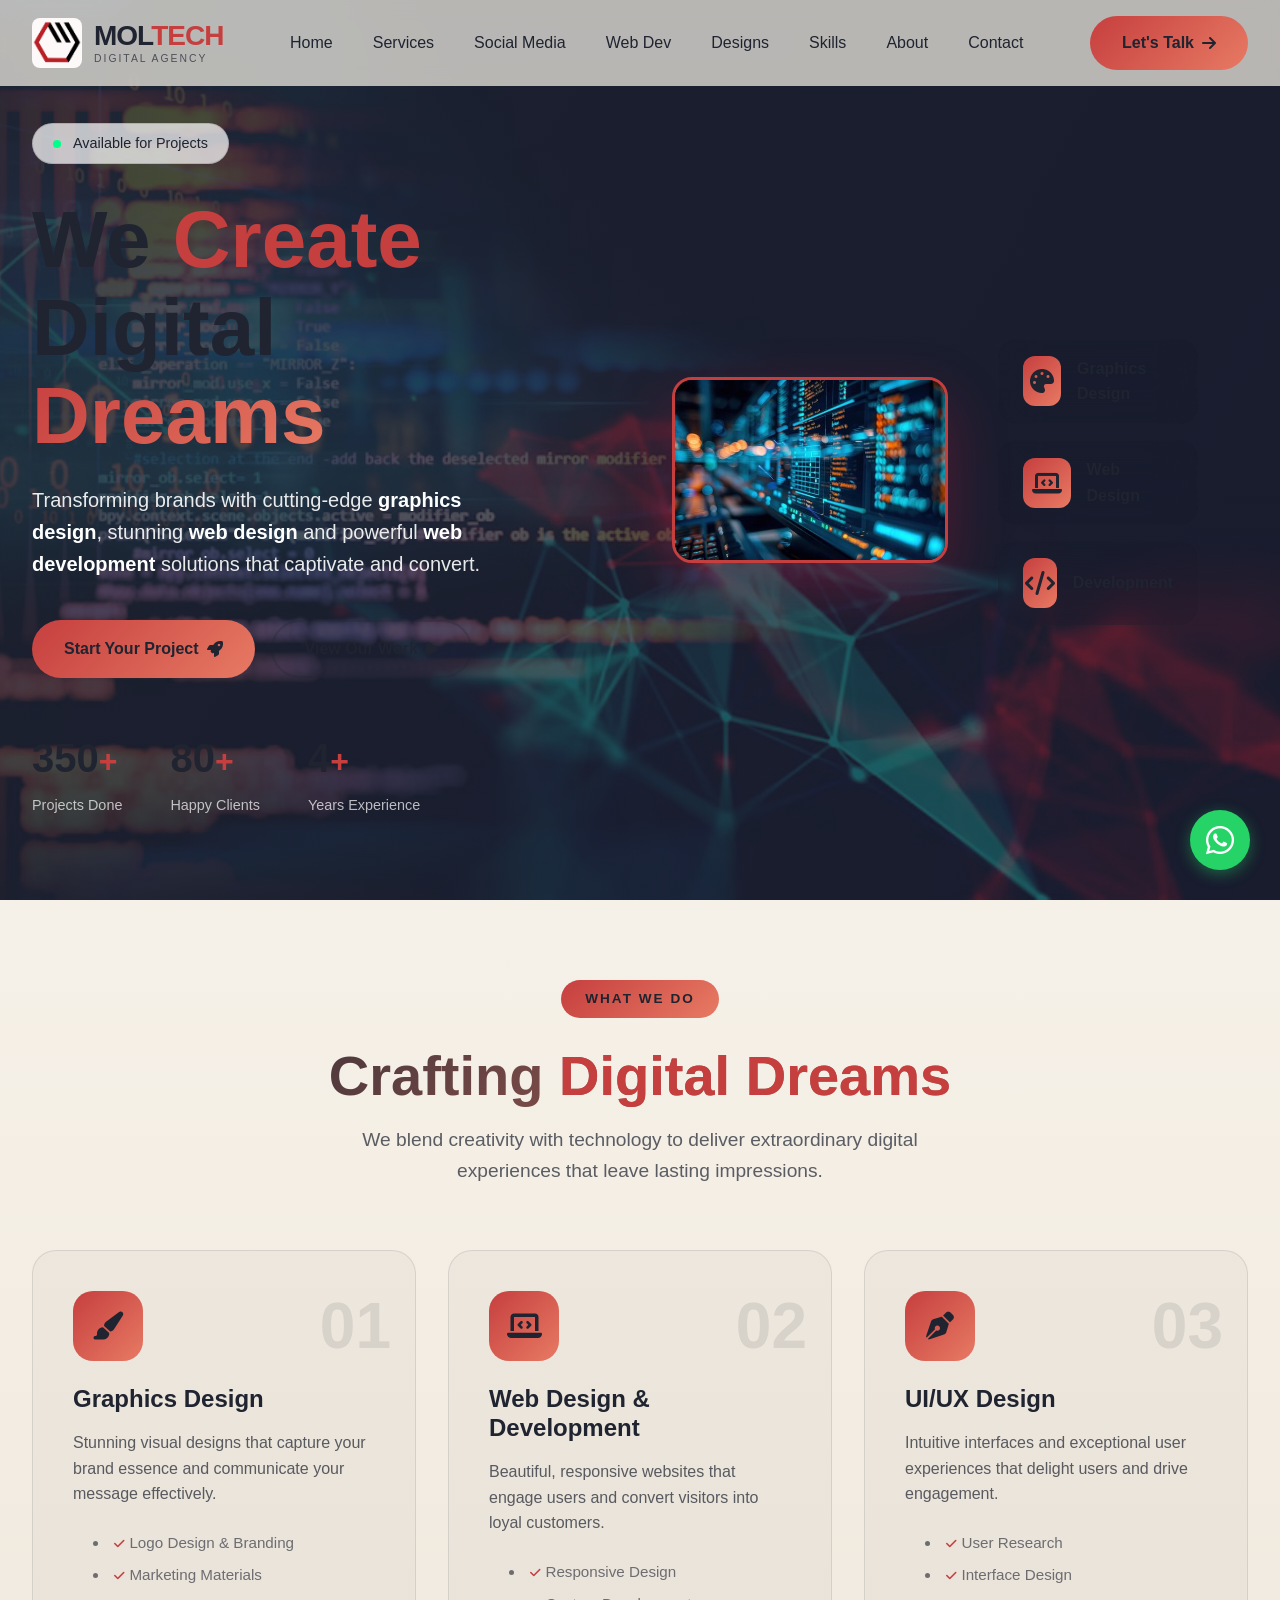
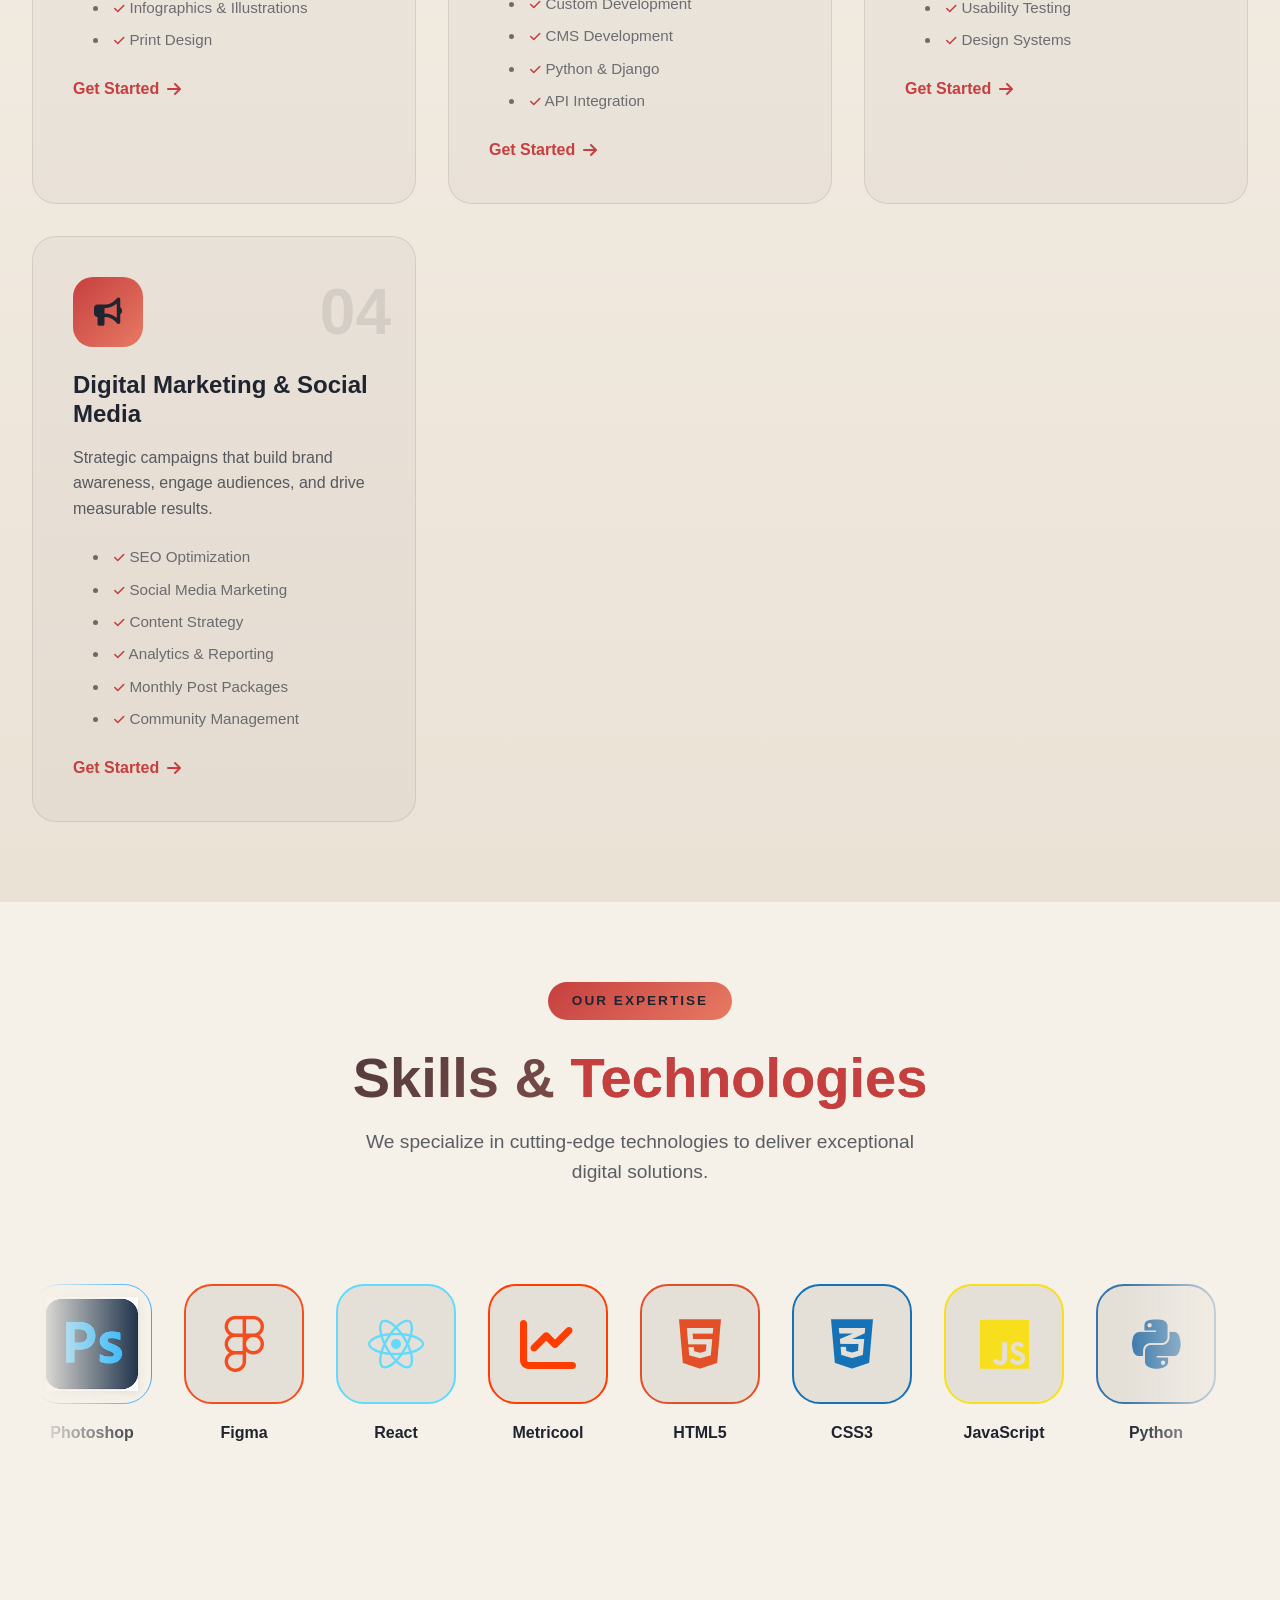
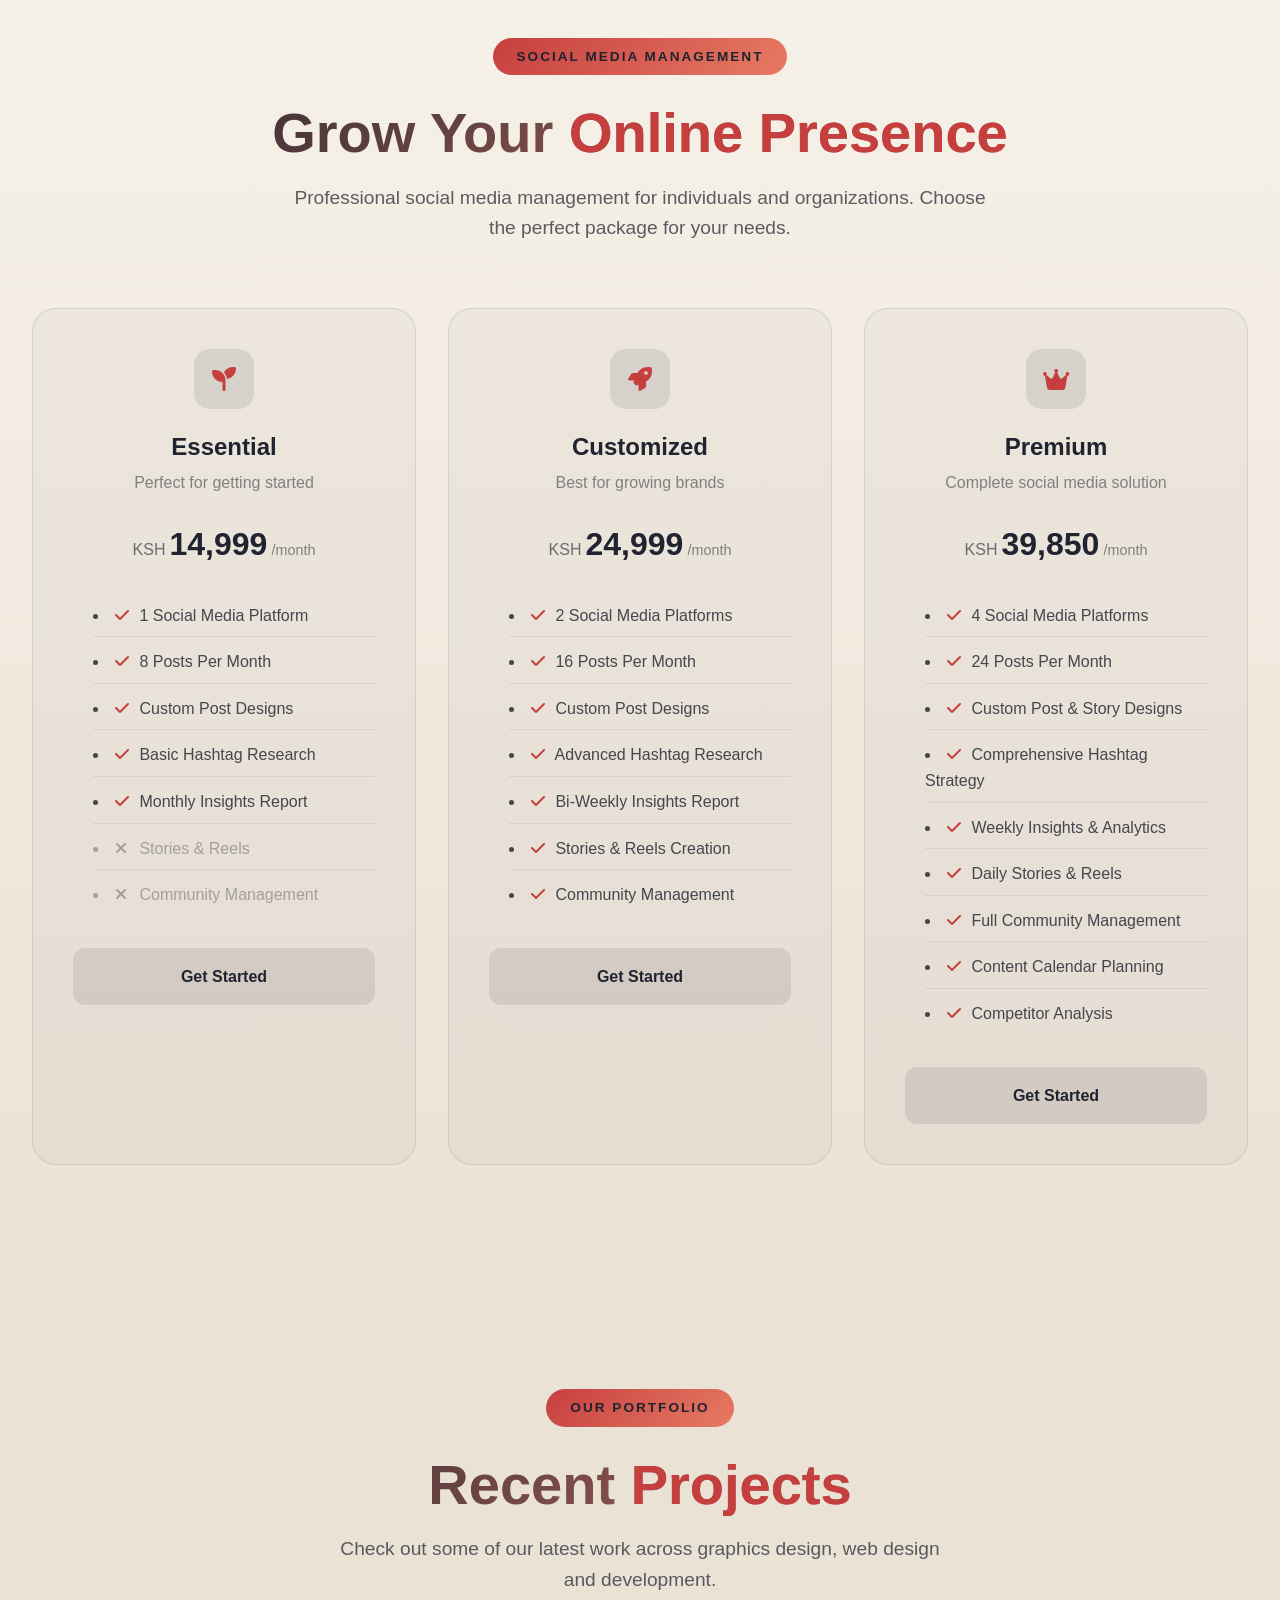
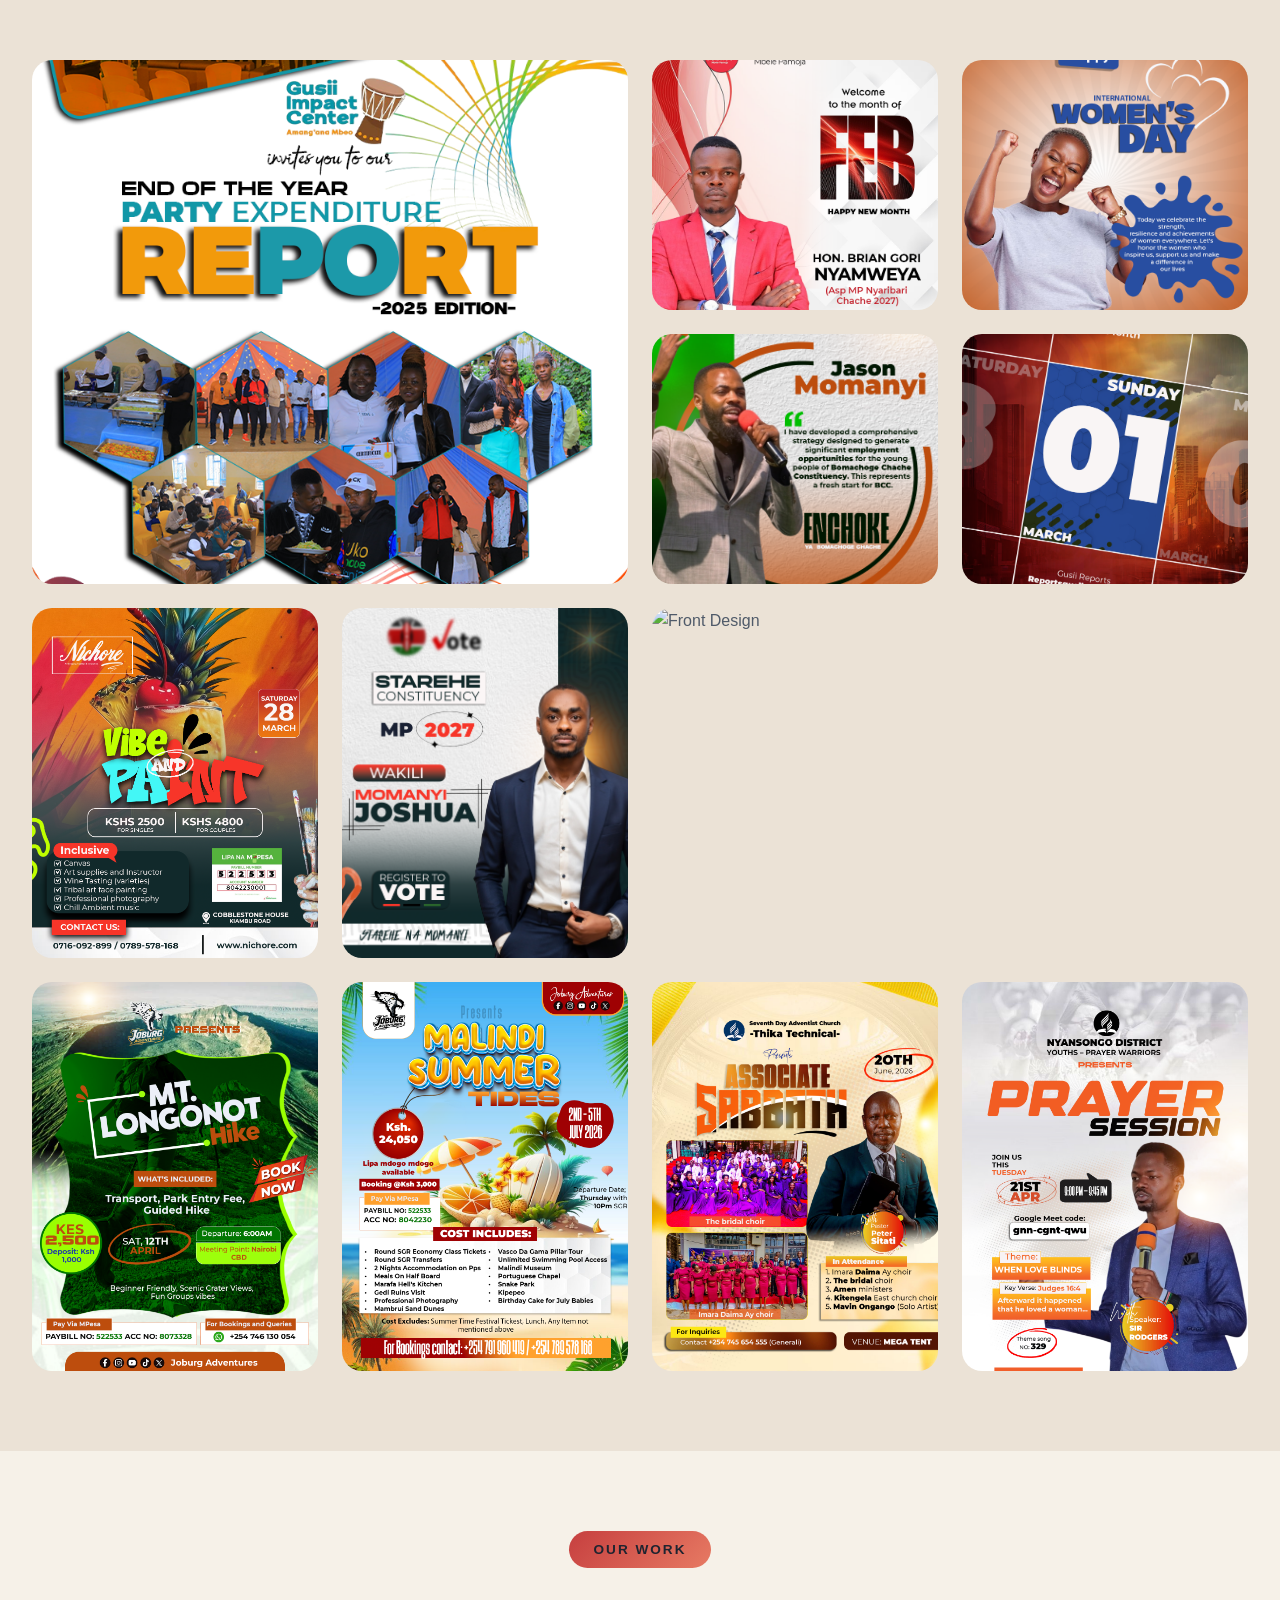
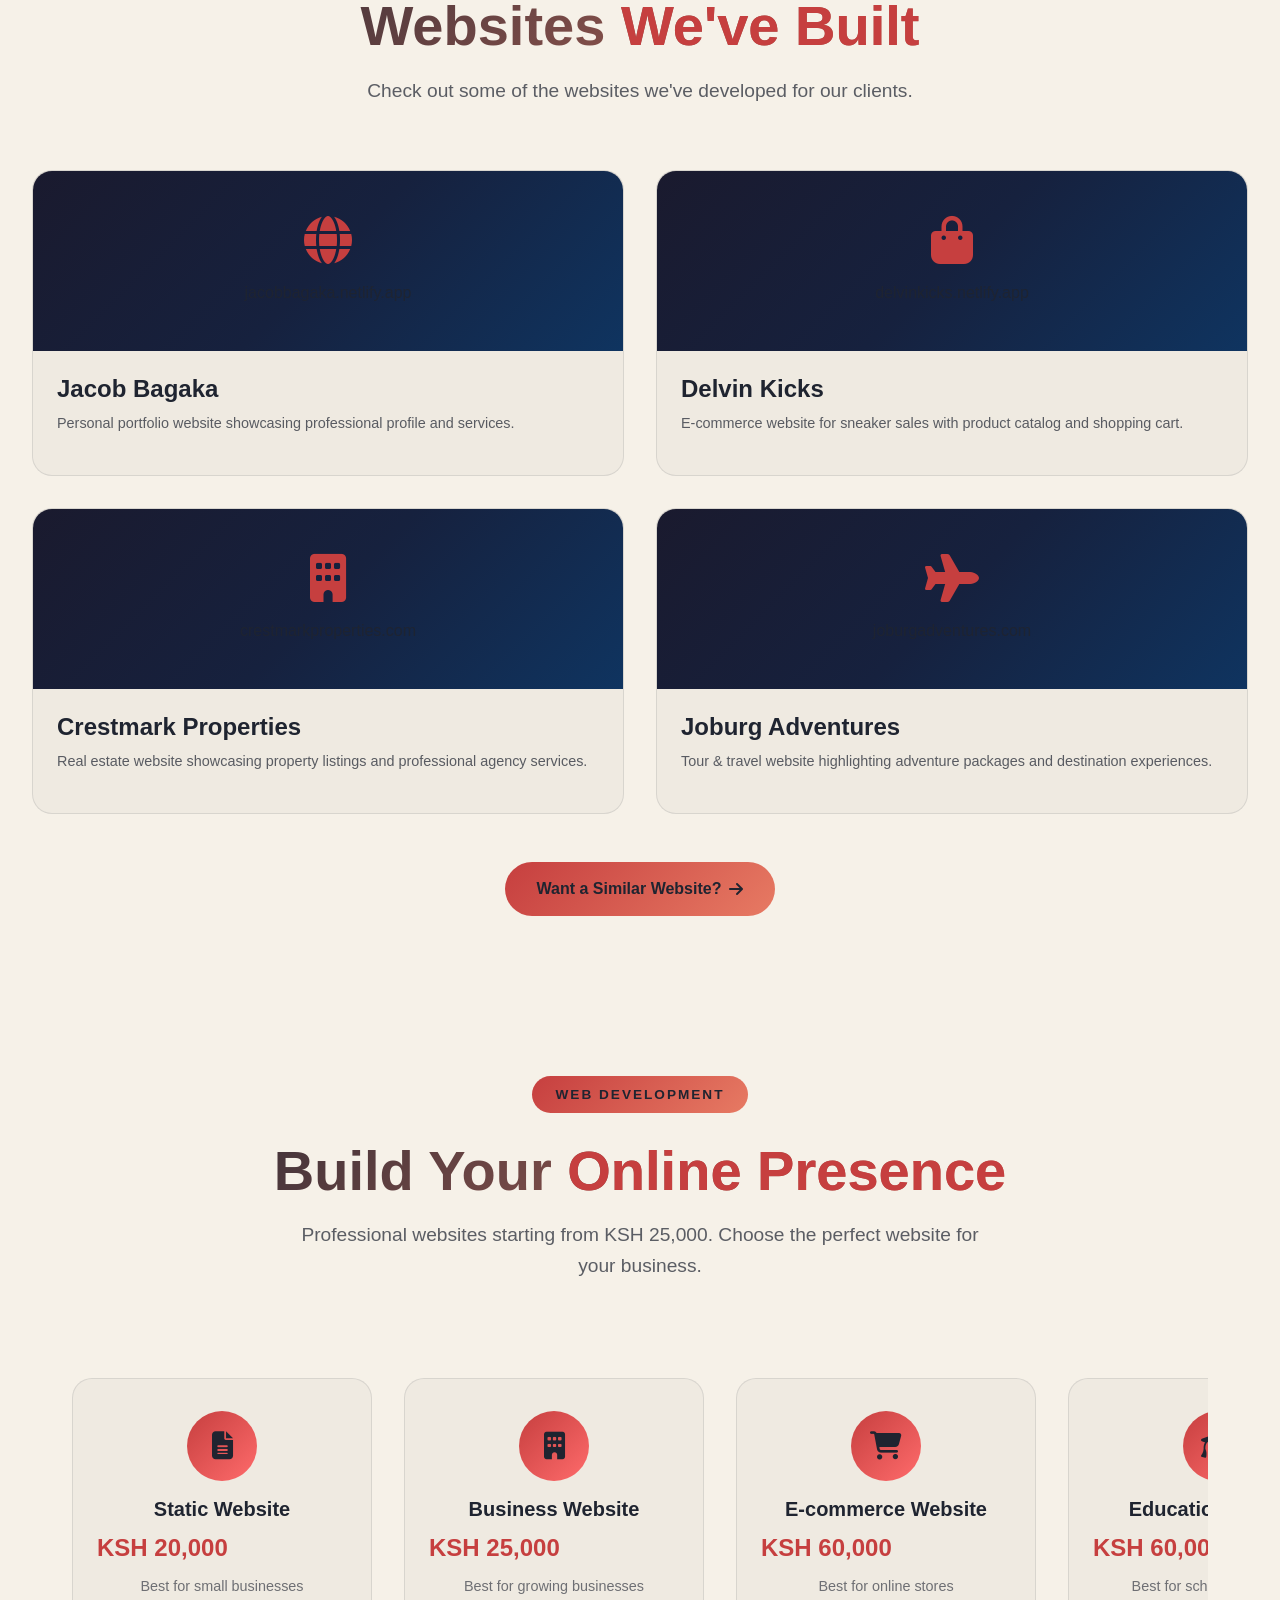
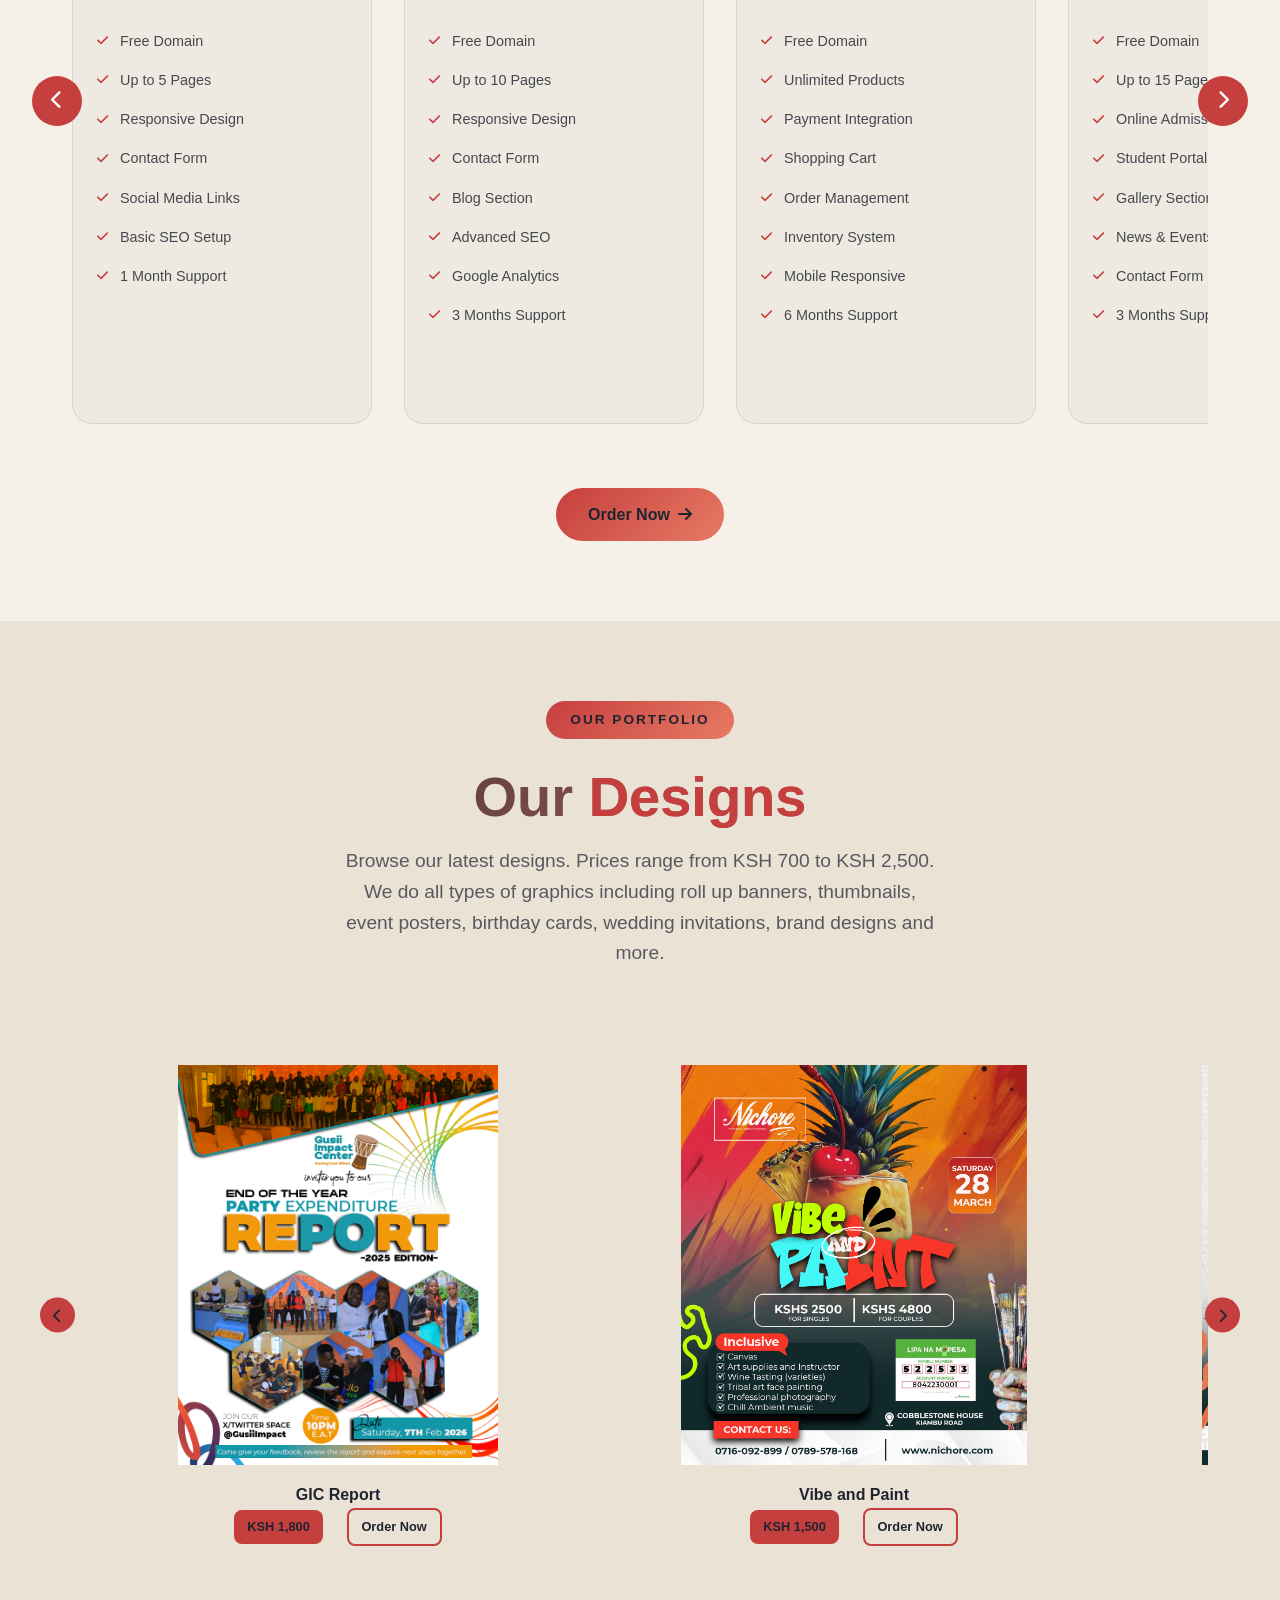
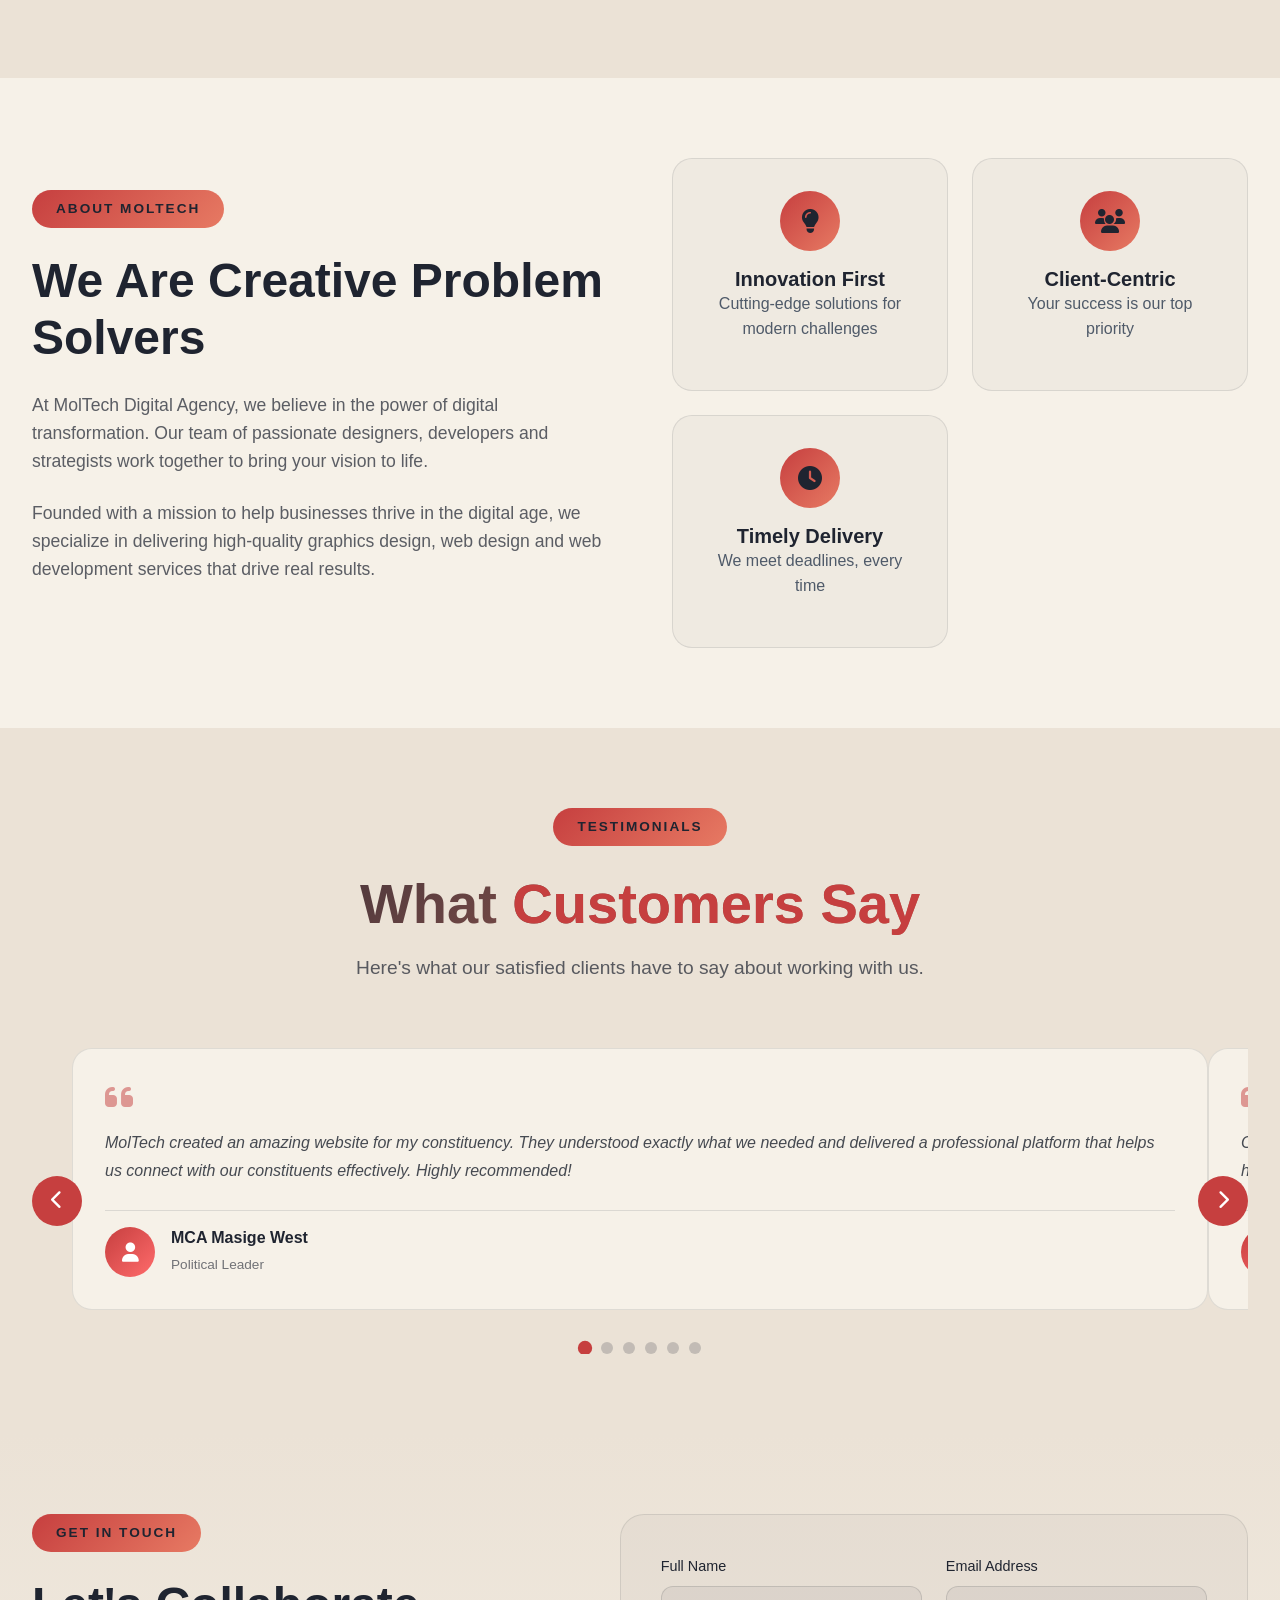
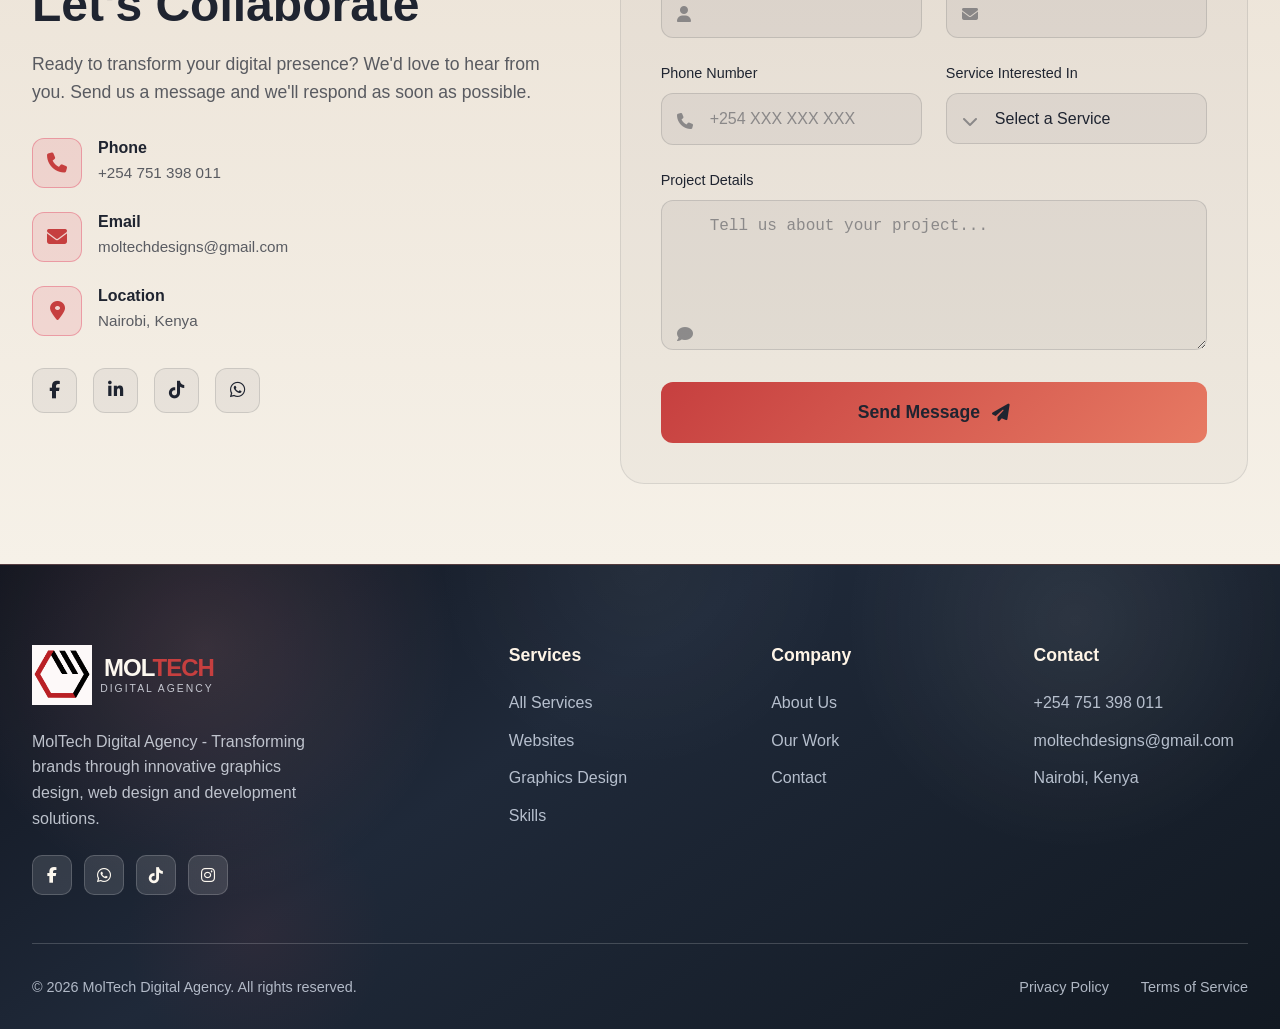
==== index.html @ 7a568339 "Initial commit: MolTech Digital Agency website" ====
<!DOCTYPE html>
<html lang="en">
<head>
    <meta charset="UTF-8">
    <meta name="viewport" content="width=device-width, initial-scale=1.0">
    <meta http-equiv="X-UA-Compatible" content="IE=edge">
    <meta name="format-detection" content="telephone=no">
    <meta name="robots" content="index, follow">
    <meta http-equiv="Content-Security-Policy" content="default-src 'self'; style-src 'self' 'unsafe-inline' https://fonts.googleapis.com https://cdnjs.cloudflare.com; font-src 'self' https://fonts.gstatic.com https://cdnjs.cloudflare.com https://use.fontawesome.com; img-src 'self' data: https://images.unsplash.com; script-src 'self' 'unsafe-inline'; form-action 'self' https://formsubmit.co">
    <meta name="theme-color" content="#c63f3f">
    <title>MolTech Digital Agency | Graphics Design, Web Design & Development</title>
    <meta name="description" content="MolTech - Leading digital agency specializing in graphics design, web design, web development, UI/UX design, and creative solutions.">
    <link rel="canonical" href="https://moltechdesigns.com/">
    <meta property="og:type" content="website">
    <meta property="og:title" content="MolTech Digital Agency | Graphics Design, Web Design & Development">
    <meta property="og:description" content="Transform your brand with modern graphics, web design, and web development services from MolTech.">
    <meta property="og:url" content="https://moltechdesigns.com/">
    <meta property="og:image" content="https://moltechdesigns.com/images/Moltech%20Logo.png">
    <meta name="twitter:card" content="summary_large_image">
    <meta name="twitter:title" content="MolTech Digital Agency | Graphics Design, Web Design & Development">
    <meta name="twitter:description" content="Transform your brand with modern graphics, web design, and web development services from MolTech.">
    <meta name="twitter:image" content="https://moltechdesigns.com/images/Moltech%20Logo.png">
    <link rel="stylesheet" href="css/style.css">
    <link rel="preconnect" href="https://fonts.googleapis.com">
    <link rel="preconnect" href="https://fonts.gstatic.com" crossorigin>
    <link href="https://fonts.googleapis.com/css2?family=Outfit:wght@300;400;500;600;700;800;900&family=Space+Grotesk:wght@400;500;600;700&display=swap" rel="stylesheet" media="print" onload="this.media='all'">
    <noscript><link href="https://fonts.googleapis.com/css2?family=Outfit:wght@300;400;500;600;700;800;900&family=Space+Grotesk:wght@400;500;600;700&display=swap" rel="stylesheet"></noscript>
    <link rel="icon" type="image/png" sizes="32x32" href="images/Moltech Logo.png">
    <link rel="icon" type="image/png" sizes="16x16" href="images/Moltech Logo.png">
    <link rel="shortcut icon" href="images/Moltech Logo.png">
    <link rel="stylesheet" href="https://cdnjs.cloudflare.com/ajax/libs/font-awesome/6.4.0/css/all.min.css">
    
    <!-- Google Analytics -->
    <script async src="https://www.googletagmanager.com/gtag/js?id=G-J9PNTR7R5Y"></script>
    <script>
        window.dataLayer = window.dataLayer || [];
        function gtag(){dataLayer.push(arguments);}
        gtag('js', new Date());
        gtag('config', 'G-J9PNTR7R5Y');
    </script>
</head>
<body>

    <!-- Header & Navigation -->
    <header id="header">
        <nav class="container">
            <a href="#home" class="logo-container">
                <img src="images/Moltech Logo.png" alt="MolTech Logo" class="logo-img" decoding="async" loading="lazy">
                <span class="logo-text-wrapper">
                    <span class="logo-text">MOL<span>tech</span></span>
                    <span class="tagline">Digital agency</span>
                </span>
            </a>
            <ul class="nav-links" id="primary-navigation">
                <li><a href="#home" class="nav-link"><span>Home</span><span class="nav-line"></span></a></li>
                <li><a href="#services" class="nav-link"><span>Services</span><span class="nav-line"></span></a></li>
                <li><a href="#social-media" class="nav-link"><span>Social Media</span><span class="nav-line"></span></a></li>
                <li><a href="#websites" class="nav-link"><span>Web Dev</span><span class="nav-line"></span></a></li>
                <li><a href="#designs" class="nav-link"><span>Designs</span><span class="nav-line"></span></a></li>
                <li><a href="#skills" class="nav-link"><span>Skills</span><span class="nav-line"></span></a></li>
                <li><a href="#about" class="nav-link"><span>About</span><span class="nav-line"></span></a></li>
                <li><a href="#contact" class="nav-link"><span>Contact</span><span class="nav-line"></span></a></li>
                <li class="nav-cta-mobile">
                    <a href="https://wa.me/254751398011?text=Hello%20Moltech,%20I%20would%20like%20to%20discuss%20a%20project%20with%20you." class="cta-button" target="_blank">
                        <span>Let's Talk</span>
                        <i class="fas fa-arrow-right"></i>
                    </a>
                </li>
            </ul>
            <a href="https://wa.me/254751398011?text=Hello%20Moltech,%20I%20would%20like%20to%20discuss%20a%20project%20with%20you." class="cta-button" target="_blank">
                <span>Let's Talk</span>
                <i class="fas fa-arrow-right"></i>
            </a>
                    <button class="mobile-toggle" aria-label="Toggle menu" aria-expanded="false" aria-controls="primary-navigation">
                <span></span>
                <span></span>
                <span></span>
            </button>
        </nav>
    </header>

    <!-- Hero Section -->
    <section id="home" class="hero">
        <div class="container">
            <div class="hero-content">
                <div class="hero-text">
                    <div class="hero-badge">
                        <span class="pulse-dot"></span>
                        <span>Available for Projects</span>
                    </div>
                    <h1 class="hero-title">
                        We <span class="highlight">Create</span><br>
                        Digital<br>
                        <span class="gradient-text">Dreams </span>
                    </h1>
                    <p class="hero-description">
                        Transforming brands with cutting-edge <strong>graphics design</strong>, stunning <strong>web design</strong> and powerful <strong>web development</strong> solutions that captivate and convert.
                    </p>
                    <div class="hero-buttons">
                        <a href="#contact" class="cta-button primary">
                            <span>Start Your Project</span>
                            <i class="fas fa-rocket"></i>
                        </a>
                        <a href="#work" class="cta-button secondary">
                            <span>View Our Work</span>
                            <i class="fas fa-play"></i>
                        </a>
                    </div>
                    <div class="hero-stats">
                        <div class="stat-item">
                            <span class="stat-number" data-target="350">0</span><span class="stat-suffix">+</span>
                            <span class="stat-label">Projects Done</span>
                        </div>
                        <div class="stat-item">
                            <span class="stat-number" data-target="80">0</span><span class="stat-suffix">+</span>
                            <span class="stat-label">Happy Clients</span>
                        </div>
                        <div class="stat-item">
                            <span class="stat-number" data-target="4">0</span><span class="stat-suffix">+</span>
                            <span class="stat-label">Years Experience</span>
                        </div>
                    </div>
                </div>
                <div class="hero-visual">
                    <div class="hero-image">
                        <img src="images/data center.jpg" alt="Data Center" loading="lazy" decoding="async">
                    </div>
                    <div class="hero-badges">
                        <div class="visual-card card-1">
                            <div class="card-icon"><i class="fas fa-palette"></i></div>
                            <span>Graphics Design</span>
                        </div>
                        <div class="visual-card card-2">
                            <div class="card-icon"><i class="fas fa-laptop-code"></i></div>
                            <span>Web Design</span>
                        </div>
                        <div class="visual-card card-3">
                            <div class="card-icon"><i class="fas fa-code"></i></div>
                            <span>Development</span>
                        </div>
                    </div>
                    <div class="floating-shapes">
                        <div class="float-shape s1"></div>
                        <div class="float-shape s2"></div>
                        <div class="float-shape s3"></div>
                    </div>
                </div>
            </div>
        </div>
        </div>
    </section>

    <!-- Services Section -->
    <section id="services" class="services">
        <div class="container">
            <div class="section-header">
                <span class="section-tag">What We Do</span>
                <h2 class="section-title">Crafting <span class="highlight">Digital Dreams</span></h2>
                <p class="section-subtitle">We blend creativity with technology to deliver extraordinary digital experiences that leave lasting impressions.</p>
            </div>
            <div class="services-grid">
                <div class="service-card" id="graphics-design">
                    <div class="service-glow"></div>
                    <div class="service-icon">
                        <i class="fas fa-paint-brush"></i>
                    </div>
                    <div class="service-number">01</div>
                    <h3>Graphics Design</h3>
                    <p>Stunning visual designs that capture your brand essence and communicate your message effectively.</p>
                    <ul class="service-features">
                        <li><i class="fas fa-check"></i> Logo Design & Branding</li>
                        <li><i class="fas fa-check"></i> Marketing Materials</li>
                        <li><i class="fas fa-check"></i> Infographics & Illustrations</li>
                        <li><i class="fas fa-check"></i> Print Design</li>
                    </ul>
                    <a href="#contact" class="service-link">Get Started <i class="fas fa-arrow-right"></i></a>
                </div>
                <div class="service-card" id="web-design">
                    <div class="service-glow"></div>
                    <div class="service-icon">
                        <i class="fas fa-laptop-code"></i>
                    </div>
                    <div class="service-number">02</div>
                    <h3>Web Design & Development</h3>
                    <p>Beautiful, responsive websites that engage users and convert visitors into loyal customers.</p>
                    <ul class="service-features">
                        <li><i class="fas fa-check"></i> Responsive Design</li>
                        <li><i class="fas fa-check"></i> Custom Development</li>
                        <li><i class="fas fa-check"></i> CMS Development</li>
                        <li><i class="fas fa-check"></i> Python & Django</li>
                        <li><i class="fas fa-check"></i> API Integration</li>
                    </ul>
                    <a href="#contact" class="service-link">Get Started <i class="fas fa-arrow-right"></i></a>
                </div>
                <div class="service-card" id="ui-ux-design">
                    <div class="service-glow"></div>
                    <div class="service-icon">
                        <i class="fas fa-pen-nib"></i>
                    </div>
                    <div class="service-number">03</div>
                    <h3>UI/UX Design</h3>
                    <p>Intuitive interfaces and exceptional user experiences that delight users and drive engagement.</p>
                    <ul class="service-features">
                        <li><i class="fas fa-check"></i> User Research</li>
                        <li><i class="fas fa-check"></i> Interface Design</li>
                        <li><i class="fas fa-check"></i> Usability Testing</li>
                        <li><i class="fas fa-check"></i> Design Systems</li>
                    </ul>
                    <a href="#contact" class="service-link">Get Started <i class="fas fa-arrow-right"></i></a>
                </div>
                <div class="service-card" id="digital-marketing">
                    <div class="service-glow"></div>
                    <div class="service-icon">
                        <i class="fas fa-bullhorn"></i>
                    </div>
                    <div class="service-number">04</div>
                    <h3>Digital Marketing & Social Media</h3>
                    <p>Strategic campaigns that build brand awareness, engage audiences, and drive measurable results.</p>
                    <ul class="service-features">
                        <li><i class="fas fa-check"></i> SEO Optimization</li>
                        <li><i class="fas fa-check"></i> Social Media Marketing</li>
                        <li><i class="fas fa-check"></i> Content Strategy</li>
                        <li><i class="fas fa-check"></i> Analytics & Reporting</li>
                        <li><i class="fas fa-check"></i> Monthly Post Packages</li>
                        <li><i class="fas fa-check"></i> Community Management</li>
                    </ul>
                    <a href="#contact" class="service-link">Get Started <i class="fas fa-arrow-right"></i></a>
                </div>
            </div>
        </div>
    </section>

    <!-- Skills & Expertise Section -->
    <section id="skills" class="skills">
        <div class="container">
            <div class="section-header">
                <span class="section-tag">Our Expertise</span>
                <h2 class="section-title">Skills & <span class="highlight">Technologies</span></h2>
                <p class="section-subtitle">We specialize in cutting-edge technologies to deliver exceptional digital solutions.</p>
            </div>
            <div class="skills-marquee-wrapper">
                <div class="skills-marquee">
                    <div class="skills-track">
                        <div class="skill-item" data-color="#31A8FF">
                            <div class="skill-logo"><img src="images/adobe photoshop.png" alt="Photoshop"></div>
                            <span class="skill-name">Photoshop</span>
                        </div>
                        <div class="skill-item" data-color="#F24E1E">
                            <div class="skill-logo"><i class="fab fa-figma"></i></div>
                            <span class="skill-name">Figma</span>
                        </div>
                        <div class="skill-item" data-color="#61DAFB">
                            <div class="skill-logo"><i class="fab fa-react"></i></div>
                            <span class="skill-name">React</span>
                        </div>
                        <div class="skill-item" data-color="#FF3D00">
                            <div class="skill-logo"><i class="fas fa-chart-line"></i></div>
                            <span class="skill-name">Metricool</span>
                        </div>
                        <div class="skill-item" data-color="#E34F26">
                            <div class="skill-logo"><i class="fab fa-html5"></i></div>
                            <span class="skill-name">HTML5</span>
                        </div>
                        <div class="skill-item" data-color="#1572B6">
                            <div class="skill-logo"><i class="fab fa-css3-alt"></i></div>
                            <span class="skill-name">CSS3</span>
                        </div>
                        <div class="skill-item" data-color="#F7DF1E">
                            <div class="skill-logo"><i class="fab fa-js"></i></div>
                            <span class="skill-name">JavaScript</span>
                        </div>
                        <div class="skill-item" data-color="#3776AB">
                            <div class="skill-logo"><i class="fab fa-python"></i></div>
                            <span class="skill-name">Python</span>
                        </div>
                        <div class="skill-item" data-color="#339933">
                            <div class="skill-logo"><i class="fab fa-node-js"></i></div>
                            <span class="skill-name">Node.js</span>
                        </div>
                        <div class="skill-item" data-color="#FF9A00">
                            <div class="skill-logo"><img src="images/adobe illustrator.png" alt="Illustrator"></div>
                            <span class="skill-name">Illustrator</span>
                        </div>
                        <div class="skill-item" data-color="#FF61F6">
                            <div class="skill-logo"><img src="images/adobe xd.png" alt="Adobe XD"></div>
                            <span class="skill-name">Adobe XD</span>
                        </div>
                        <div class="skill-item" data-color="#9999FF">
                            <div class="skill-logo"><img src="images/Adobe premiere.png" alt="Premiere Pro"></div>
                            <span class="skill-name">Premiere Pro</span>
                        </div>
                        <div class="skill-item" data-color="#00F2EA">
                            <div class="skill-logo"><img src="images/capcut logo.jpg" alt="CapCut"></div>
                            <span class="skill-name">CapCut</span>
                        </div>
                    </div>
                    <div class="skills-track">
                        <div class="skill-item" data-color="#31A8FF">
                            <div class="skill-logo"><img src="images/adobe photoshop.png" alt="Photoshop"></div>
                            <span class="skill-name">Photoshop</span>
                        </div>
                        <div class="skill-item" data-color="#F24E1E">
                            <div class="skill-logo"><i class="fab fa-figma"></i></div>
                            <span class="skill-name">Figma</span>
                        </div>
                        <div class="skill-item" data-color="#61DAFB">
                            <div class="skill-logo"><i class="fab fa-react"></i></div>
                            <span class="skill-name">React</span>
                        </div>
                        <div class="skill-item" data-color="#FF3D00">
                            <div class="skill-logo"><i class="fas fa-chart-line"></i></div>
                            <span class="skill-name">Metricool</span>
                        </div>
                        <div class="skill-item" data-color="#E34F26">
                            <div class="skill-logo"><i class="fab fa-html5"></i></div>
                            <span class="skill-name">HTML5</span>
                        </div>
                        <div class="skill-item" data-color="#1572B6">
                            <div class="skill-logo"><i class="fab fa-css3-alt"></i></div>
                            <span class="skill-name">CSS3</span>
                        </div>
                        <div class="skill-item" data-color="#F7DF1E">
                            <div class="skill-logo"><i class="fab fa-js"></i></div>
                            <span class="skill-name">JavaScript</span>
                        </div>
                        <div class="skill-item" data-color="#3776AB">
                            <div class="skill-logo"><i class="fab fa-python"></i></div>
                            <span class="skill-name">Python</span>
                        </div>
                        <div class="skill-item" data-color="#339933">
                            <div class="skill-logo"><i class="fab fa-node-js"></i></div>
                            <span class="skill-name">Node.js</span>
                        </div>
                        <div class="skill-item" data-color="#FF9A00">
                            <div class="skill-logo"><img src="images/adobe illustrator.png" alt="Illustrator"></div>
                            <span class="skill-name">Illustrator</span>
                        </div>
                        <div class="skill-item" data-color="#FF61F6">
                            <div class="skill-logo"><img src="images/adobe xd.png" alt="Adobe XD"></div>
                            <span class="skill-name">Adobe XD</span>
                        </div>
                        <div class="skill-item" data-color="#9999FF">
                            <div class="skill-logo"><img src="images/Adobe premiere.png" alt="Premiere Pro"></div>
                            <span class="skill-name">Premiere Pro</span>
                        </div>
                        <div class="skill-item" data-color="#00F2EA">
                            <div class="skill-logo"><img src="images/capcut logo.jpg" alt="CapCut"></div>
                            <span class="skill-name">CapCut</span>
                        </div>
                    </div>
                </div>
            </div>
        </div>
    </section>

    <!-- Social Media Management Section -->
    <section id="social-media" class="social-media">
        <div class="container">
            <div class="section-header">
                <span class="section-tag">Social Media Management</span>
                <h2 class="section-title">Grow Your <span class="highlight">Online Presence</span></h2>
                <p class="section-subtitle">Professional social media management for individuals and organizations. Choose the perfect package for your needs.</p>
            </div>
            <div class="pricing-grid">
                <div class="pricing-card">
                    <div class="pricing-header">
                        <div class="plan-icon"><i class="fas fa-seedling"></i></div>
                        <h3>Essential</h3>
                        <p>Perfect for getting started</p>
                        <div class="price">
                            <span class="currency">KSH</span>
                            <span class="amount">14,999</span>
                            <span class="period">/month</span>
                        </div>
                    </div>
                    <ul class="pricing-features">
                        <li><i class="fas fa-check"></i> 1 Social Media Platform</li>
                        <li><i class="fas fa-check"></i> 8 Posts Per Month</li>
                        <li><i class="fas fa-check"></i> Custom Post Designs</li>
                        <li><i class="fas fa-check"></i> Basic Hashtag Research</li>
                        <li><i class="fas fa-check"></i> Monthly Insights Report</li>
                        <li class="disabled"><i class="fas fa-times"></i> Stories & Reels</li>
                        <li class="disabled"><i class="fas fa-times"></i> Community Management</li>
                    </ul>
                    <a href="#contact" class="pricing-btn">Get Started</a>
                </div>
                <div class="pricing-card">
                    <div class="pricing-header">
                        <div class="plan-icon"><i class="fas fa-rocket"></i></div>
                        <h3>Customized</h3>
                        <p>Best for growing brands</p>
                        <div class="price">
                            <span class="currency">KSH</span>
                            <span class="amount">24,999</span>
                            <span class="period">/month</span>
                        </div>
                    </div>
                    <ul class="pricing-features">
                        <li><i class="fas fa-check"></i> 2 Social Media Platforms</li>
                        <li><i class="fas fa-check"></i> 16 Posts Per Month</li>
                        <li><i class="fas fa-check"></i> Custom Post Designs</li>
                        <li><i class="fas fa-check"></i> Advanced Hashtag Research</li>
                        <li><i class="fas fa-check"></i> Bi-Weekly Insights Report</li>
                        <li><i class="fas fa-check"></i> Stories & Reels Creation</li>
                        <li><i class="fas fa-check"></i> Community Management</li>
                    </ul>
                    <a href="#contact" class="pricing-btn">Get Started</a>
                </div>
                <div class="pricing-card">
                    <div class="pricing-header">
                        <div class="plan-icon"><i class="fas fa-crown"></i></div>
                        <h3>Premium</h3>
                        <p>Complete social media solution</p>
                        <div class="price">
                            <span class="currency">KSH</span>
                            <span class="amount">39,850</span>
                            <span class="period">/month</span>
                        </div>
                    </div>
                    <ul class="pricing-features">
                        <li><i class="fas fa-check"></i> 4 Social Media Platforms</li>
                        <li><i class="fas fa-check"></i> 24 Posts Per Month</li>
                        <li><i class="fas fa-check"></i> Custom Post & Story Designs</li>
                        <li><i class="fas fa-check"></i> Comprehensive Hashtag Strategy</li>
                        <li><i class="fas fa-check"></i> Weekly Insights & Analytics</li>
                        <li><i class="fas fa-check"></i> Daily Stories & Reels</li>
                        <li><i class="fas fa-check"></i> Full Community Management</li>
                        <li><i class="fas fa-check"></i> Content Calendar Planning</li>
                        <li><i class="fas fa-check"></i> Competitor Analysis</li>
                    </ul>
                    <a href="#contact" class="pricing-btn">Get Started</a>
                </div>
            </div>
        </div>
    </section>

    <!-- Work Section -->
    <section id="work" class="work">
        <div class="container">
            <div class="section-header">
                <span class="section-tag">Our Portfolio</span>
                <h2 class="section-title">Recent <span class="highlight">Projects</span></h2>
                <p class="section-subtitle">Check out some of our latest work across graphics design, web design and development.</p>
            </div>
            <div class="work-grid">
                <div class="work-item work-large">
                    <div class="work-image">
                        <img src="images/GIC Report.png" alt="GIC Report Design" loading="lazy" decoding="async">
                        <div class="work-overlay">
                            <div class="work-category">Graphics Design</div>
                            <h4>GIC Report</h4>
                            <p>Professional report design for GIC</p>
                        </div>
                    </div>
                </div>
                <div class="work-item">
                    <div class="work-image">
                        <img src="images/ensari mache.png" alt="Ensari Mache Design" loading="lazy" decoding="async">
                        <div class="work-overlay">
                            <div class="work-category">Graphics Design</div>
                            <h4>Ensari Mache</h4>
                            <p>Custom graphics design</p>
                        </div>
                    </div>
                </div>
                <div class="work-item">
                    <div class="work-image">
                        <img src="images/International Women's Day.png" alt="International Women's Day Design" loading="lazy" decoding="async">
                        <div class="work-overlay">
                            <div class="work-category">Graphics Design</div>
                            <h4>International Women's Day</h4>
                            <p>Women's Day celebration design</p>
                        </div>
                    </div>
                </div>
                <div class="work-item">
                    <div class="work-image">
                        <img src="images/Aspiring Leader, Politician.png" alt="Aspiring Leader Design" loading="lazy" decoding="async">
                        <div class="work-overlay">
                            <div class="work-category">Graphics Design</div>
                            <h4>Aspiring Leader</h4>
                            <p>Political leadership campaign design</p>
                        </div>
                    </div>
                </div>
                <div class="work-item">
                    <div class="work-image">
                        <img src="images/Social Media Flyer.png" alt="Social Media Flyer Design" loading="lazy" decoding="async">
                        <div class="work-overlay">
                            <div class="work-category">Graphics Design</div>
                            <h4>Social Media Flyer</h4>
                            <p>Custom social media design</p>
                        </div>
                    </div>
                </div>
                <div class="work-item">
                    <div class="work-image">
                        <img src="images/Vibe and Paint.png" alt="Vibe and Paint Design" loading="lazy" decoding="async">
                        <div class="work-overlay">
                            <div class="work-category">Graphics Design</div>
                            <h4>Vibe and Paint</h4>
                            <p>Art event design</p>
                        </div>
                    </div>
                </div>
                <div class="work-item">
                    <div class="work-image">
                        <img src="images/Aspiring leader.png" alt="Aspiring Leader Design" loading="lazy" decoding="async">
                        <div class="work-overlay">
                            <div class="work-category">Graphics Design</div>
                            <h4>Aspiring Leader</h4>
                            <p>Leadership campaign design</p>
                        </div>
                    </div>
                </div>
                <div class="work-item">
                    <div class="work-image">
                        <img src="images/FRONT.png" alt="Front Design" loading="lazy" decoding="async">
                        <div class="work-overlay">
                            <div class="work-category">Graphics Design</div>
                            <h4> Real Estate Business card</h4>
                            <p>Creative promotional design</p>
                        </div>
                    </div>
                </div>
                <div class="work-item">
                    <div class="work-image">
                        <img src="images/Jason Easter.png" alt="Jason Easter Design" loading="lazy" decoding="async">
                        <div class="work-overlay">
                            <div class="work-category">Graphics Design</div>
                            <h4> Easter Poster Design</h4>
                            <p>Seasonal campaign visual</p>
                        </div>
                    </div>
                </div>
                <div class="work-item">
                    <div class="work-image">
                        <img src="images/Mt. Longonot Hike - Joburg Adventures.png" alt="Mt Longonot Hike - Joburg Adventures Design" loading="lazy" decoding="async">
                        <div class="work-overlay">
                            <div class="work-category">Graphics Design</div>
                            <h4>Mt Longonot Hike - Joburg Adventures</h4>
                            <p>Adventure event flyer design</p>
                        </div>
                    </div>
                </div>
                <div class="work-item">
                    <div class="work-image">
                        <img src="images/Malindi Summertime.png" alt="Malindi Summertime Design" loading="lazy" decoding="async">
                        <div class="work-overlay">
                            <div class="work-category">Graphics Design</div>
                            <h4>Malindi Summertime</h4>
                            <p>Travel-themed promotional design</p>
                        </div>
                    </div>
                </div>
                <div class="work-item">
                    <div class="work-image">
                        <img src="images/Thika Technical Associate Sabbath.png" alt="Thika Technical Associate Sabbath Design" loading="lazy" decoding="async">
                        <div class="work-overlay">
                            <div class="work-category">Graphics Design</div>
                            <h4>Thika Technical Associate Sabbath</h4>
                            <p>Sabbath event poster design</p>
                        </div>
                    </div>
                </div>
                <div class="work-item">
                    <div class="work-image">
                        <img src="images/Prayer Session.png" alt="Prayer Session Design" loading="lazy" decoding="async">
                        <div class="work-overlay">
                            <div class="work-category">Graphics Design</div>
                            <h4>Prayer Session</h4>
                            <p>Prayer event poster design</p>
                        </div>
                    </div>
                </div>
            </div>
        </div>
    </section>

    <!-- Our Websites Section -->
    <section id="websites" class="websites">
        <div class="container">
            <div class="section-header">
                <span class="section-tag">Our Work</span>
                <h2 class="section-title">Websites <span class="highlight">We've Built</span></h2>
                <p class="section-subtitle">Check out some of the websites we've developed for our clients.</p>
            </div>
            <div class="websites-grid">
                <div class="website-preview-card">
                    <a href="https://jacobbagaka.netlify.app/" target="_blank" class="website-link">
                        <div class="website-preview-image">
                            <div class="website-preview-content">
                                <i class="fas fa-globe"></i>
                                <span>jacobbagaka.netlify.app</span>
                            </div>
                        </div>
                        <div class="website-preview-info">
                            <h3>Jacob Bagaka</h3>
                            <p>Personal portfolio website showcasing professional profile and services.</p>
                        </div>
                    </a>
                </div>
                <div class="website-preview-card">
                    <a href="https://delvinkicks.netlify.app/" target="_blank" class="website-link">
                        <div class="website-preview-image">
                            <div class="website-preview-content">
                                <i class="fas fa-shopping-bag"></i>
                                <span>delvinkicks.netlify.app</span>
                            </div>
                        </div>
                        <div class="website-preview-info">
                            <h3>Delvin Kicks</h3>
                            <p>E-commerce website for sneaker sales with product catalog and shopping cart.</p>
                        </div>
                    </a>
                </div>
                <div class="website-preview-card">
                    <a href="https://www.crestmarkproperties.com/" target="_blank" class="website-link">
                        <div class="website-preview-image">
                            <div class="website-preview-content">
                                <i class="fas fa-building"></i>
                                <span>crestmarkproperties.com</span>
                            </div>
                        </div>
                        <div class="website-preview-info">
                            <h3>Crestmark Properties</h3>
                            <p>Real estate website showcasing property listings and professional agency services.</p>
                        </div>
                    </a>
                </div>
                <div class="website-preview-card">
                    <a href="https://joburgadventures.com/" target="_blank" class="website-link">
                        <div class="website-preview-image">
                            <div class="website-preview-content">
                                <i class="fas fa-plane"></i>
                                <span>joburgadventures.com</span>
                            </div>
                        </div>
                        <div class="website-preview-info">
                            <h3>Joburg Adventures</h3>
                            <p>Tour & travel website highlighting adventure packages and destination experiences.</p>
                        </div>
                    </a>
                </div>
            </div>
            <div class="websites-cta">
                <a href="#contact" class="cta-button primary">
                    <span>Want a Similar Website?</span>
                    <i class="fas fa-arrow-right"></i>
                </a>
            </div>
        </div>
    </section>

    <!-- Web Development Services Section -->
    <section id="web-development" class="web-development">
        <div class="container">
            <div class="section-header">
                <span class="section-tag">Web Development</span>
                <h2 class="section-title">Build Your <span class="highlight">Online Presence</span></h2>
                <p class="section-subtitle">Professional websites starting from KSH 25,000. Choose the perfect website for your business.</p>
            </div>
            <div class="carousel-container">
                <button class="carousel-btn prev-btn-web"><i class="fas fa-chevron-left"></i></button>
                <div class="website-carousel">
                    <div class="website-card">
                        <div class="website-icon"><i class="fas fa-file-alt"></i></div>
                        <h3>Static Website</h3>
                        <div class="website-price-row">
                            <div class="website-price">KSH 20,000</div>
                        </div>
                        <p class="website-tag">Best for small businesses</p>
                        <ul class="website-features">
                            <li><i class="fas fa-check"></i> Free Domain</li>
                            <li><i class="fas fa-check"></i> Up to 5 Pages</li>
                            <li><i class="fas fa-check"></i> Responsive Design</li>
                            <li><i class="fas fa-check"></i> Contact Form</li>
                            <li><i class="fas fa-check"></i> Social Media Links</li>
                            <li><i class="fas fa-check"></i> Basic SEO Setup</li>
                            <li><i class="fas fa-check"></i> 1 Month Support</li>
                        </ul>
                    </div>
                    <div class="website-card">
                        <div class="website-icon"><i class="fas fa-building"></i></div>
                        <h3>Business Website</h3>
                        <div class="website-price-row">
                            <div class="website-price">KSH 25,000</div>
                        </div>
                        <p class="website-tag">Best for growing businesses</p>
                        <ul class="website-features">
                            <li><i class="fas fa-check"></i> Free Domain</li>
                            <li><i class="fas fa-check"></i> Up to 10 Pages</li>
                            <li><i class="fas fa-check"></i> Responsive Design</li>
                            <li><i class="fas fa-check"></i> Contact Form</li>
                            <li><i class="fas fa-check"></i> Blog Section</li>
                            <li><i class="fas fa-check"></i> Advanced SEO</li>
                            <li><i class="fas fa-check"></i> Google Analytics</li>
                            <li><i class="fas fa-check"></i> 3 Months Support</li>
                        </ul>
                    </div>
                    <div class="website-card">
                        <div class="website-icon"><i class="fas fa-shopping-cart"></i></div>
                        <h3>E-commerce Website</h3>
                        <div class="website-price-row">
                            <div class="website-price">KSH 60,000</div>
                        </div>
                        <p class="website-tag">Best for online stores</p>
                        <ul class="website-features">
                            <li><i class="fas fa-check"></i> Free Domain</li>
                            <li><i class="fas fa-check"></i> Unlimited Products</li>
                            <li><i class="fas fa-check"></i> Payment Integration</li>
                            <li><i class="fas fa-check"></i> Shopping Cart</li>
                            <li><i class="fas fa-check"></i> Order Management</li>
                            <li><i class="fas fa-check"></i> Inventory System</li>
                            <li><i class="fas fa-check"></i> Mobile Responsive</li>
                            <li><i class="fas fa-check"></i> 6 Months Support</li>
                        </ul>
                    </div>
                    <div class="website-card">
                        <div class="website-icon"><i class="fas fa-graduation-cap"></i></div>
                        <h3>Education Website</h3>
                        <div class="website-price-row">
                            <div class="website-price">KSH 60,000</div>
                        </div>
                        <p class="website-tag">Best for schools & colleges</p>
                        <ul class="website-features">
                            <li><i class="fas fa-check"></i> Free Domain</li>
                            <li><i class="fas fa-check"></i> Up to 15 Pages</li>
                            <li><i class="fas fa-check"></i> Online Admissions</li>
                            <li><i class="fas fa-check"></i> Student Portal</li>
                            <li><i class="fas fa-check"></i> Gallery Section</li>
                            <li><i class="fas fa-check"></i> News & Events</li>
                            <li><i class="fas fa-check"></i> Contact Form</li>
                            <li><i class="fas fa-check"></i> 3 Months Support</li>
                        </ul>
                    </div>
                    <div class="website-card">
                        <div class="website-icon"><i class="fas fa-hotel"></i></div>
                        <h3>Hotel & Restaurant</h3>
                        <div class="website-price-row">
                            <div class="website-price">KSH 28,000</div>
                        </div>
                        <p class="website-tag">Best for hospitality</p>
                        <ul class="website-features">
                            <li><i class="fas fa-check"></i> Free Domain</li>
                            <li><i class="fas fa-check"></i> Room/Menu Display</li>
                            <li><i class="fas fa-check"></i> Online Booking</li>
                            <li><i class="fas fa-check"></i> Photo Gallery</li>
                            <li><i class="fas fa-check"></i> Reviews Section</li>
                            <li><i class="fas fa-check"></i> Contact Form</li>
                            <li><i class="fas fa-check"></i> Responsive Design</li>
                            <li><i class="fas fa-check"></i> 3 Months Support</li>
                        </ul>
                    </div>
                    <div class="website-card">
                        <div class="website-icon"><i class="fas fa-newspaper"></i></div>
                        <h3>News & Blog Website</h3>
                        <div class="website-price-row">
                            <div class="website-price">KSH 30,000</div>
                        </div>
                        <p class="website-tag">Best for content creators</p>
                        <ul class="website-features">
                            <li><i class="fas fa-check"></i> Free Domain</li>
                            <li><i class="fas fa-check"></i> Unlimited Articles</li>
                            <li><i class="fas fa-check"></i> Category System</li>
                            <li><i class="fas fa-check"></i> Newsletter Signup</li>
                            <li><i class="fas fa-check"></i> Social Sharing</li>
                            <li><i class="fas fa-check"></i> Comment System</li>
                            <li><i class="fas fa-check"></i> SEO Optimized</li>
                            <li><i class="fas fa-check"></i> 3 Months Support</li>
                        </ul>
                    </div>
                    <div class="website-card">
                        <div class="website-icon"><i class="fas fa-user-tie"></i></div>
                        <h3>Portfolio Website</h3>
                        <div class="website-price-row">
                            <div class="website-price">KSH 20,000</div>
                        </div>
                        <p class="website-tag">Showcase your professional brand</p>
                        <ul class="website-features">
                            <li><i class="fas fa-check"></i> Free Domain</li>
                            <li><i class="fas fa-check"></i> Personal Portfolio</li>
                            <li><i class="fas fa-check"></i> Resume/CV Section</li>
                            <li><i class="fas fa-check"></i> Project Showcase</li>
                            <li><i class="fas fa-check"></i> Contact Form</li>
                            <li><i class="fas fa-check"></i> Social Media Links</li>
                            <li><i class="fas fa-check"></i> Responsive Design</li>
                            <li><i class="fas fa-check"></i> 1 Month Support</li>
                        </ul>
                    </div>
                    <div class="website-card">
                        <div class="website-icon"><i class="fas fa-home"></i></div>
                        <h3>Real Estate Website</h3>
                        <div class="website-price-row">
                            <div class="website-price">KSH 45,000</div>
                        </div>
                        <p class="website-tag">Property listings and agent profiles</p>
                        <ul class="website-features">
                            <li><i class="fas fa-check"></i> Free Domain</li>
                            <li><i class="fas fa-check"></i> Property Listings</li>
                            <li><i class="fas fa-check"></i> Advanced Search</li>
                            <li><i class="fas fa-check"></i> Agent Profiles</li>
                            <li><i class="fas fa-check"></i> Photo Gallery</li>
                            <li><i class="fas fa-check"></i> Contact Forms</li>
                            <li><i class="fas fa-check"></i> Google Maps Integration</li>
                            <li><i class="fas fa-check"></i> 3 Months Support</li>
                        </ul>
                    </div>
                    <div class="website-card">
                        <div class="website-icon"><i class="fas fa-hospital"></i></div>
                        <h3>Medical/Healthcare Website</h3>
                        <div class="website-price-row">
                            <div class="website-price">KSH 40,000</div>
                        </div>
                        <p class="website-tag">For clinics, hospitals & doctors</p>
                        <ul class="website-features">
                            <li><i class="fas fa-check"></i> Free Domain</li>
                            <li><i class="fas fa-check"></i> Doctor Profiles</li>
                            <li><i class="fas fa-check"></i> Appointment Booking</li>
                            <li><i class="fas fa-check"></i> Services Overview</li>
                            <li><i class="fas fa-check"></i> Patient Testimonials</li>
                            <li><i class="fas fa-check"></i> Contact Information</li>
                            <li><i class="fas fa-check"></i> Emergency Contacts</li>
                            <li><i class="fas fa-check"></i> 3 Months Support</li>
                        </ul>
                    </div>
                    <div class="website-card">
                        <div class="website-icon"><i class="fas fa-plane"></i></div>
                        <h3>Tour & Traveling Website</h3>
                        <div class="website-price-row">
                            <div class="website-price">KSH 45,000</div>
                        </div>
                        <p class="website-tag">For travel agencies & tour operators</p>
                        <ul class="website-features">
                            <li><i class="fas fa-check"></i> Free Domain</li>
                            <li><i class="fas fa-check"></i> Tour Packages Listing</li>
                            <li><i class="fas fa-check"></i> Online Booking System</li>
                            <li><i class="fas fa-check"></i> Destination Gallery</li>
                            <li><i class="fas fa-check"></i> Travel Blog</li>
                            <li><i class="fas fa-check"></i> Customer Reviews</li>
                            <li><i class="fas fa-check"></i> Inquiry Forms</li>
                            <li><i class="fas fa-check"></i> 3 Months Support</li>
                        </ul>
                    </div>
                    <div class="website-card">
                        <div class="website-icon"><i class="fas fa-sync-alt"></i></div>
                        <h3>Website Redesign</h3>
                        <div class="website-price-row">
                            <div class="website-price">KSH 20,000</div>
                        </div>
                        <p class="website-tag">Refresh your existing website</p>
                        <ul class="website-features">
                            <li><i class="fas fa-check"></i> Free Domain</li>
                            <li><i class="fas fa-check"></i> Modern Design Update</li>
                            <li><i class="fas fa-check"></i> Mobile Optimization</li>
                            <li><i class="fas fa-check"></i> Speed Optimization</li>
                            <li><i class="fas fa-check"></i> SEO Improvements</li>
                            <li><i class="fas fa-check"></i> Content Migration</li>
                            <li><i class="fas fa-check"></i> User Experience Boost</li>
                            <li><i class="fas fa-check"></i> 1 Month Support</li>
                        </ul>
                    </div>
                    <div class="website-card">
                        <div class="website-icon"><i class="fas fa-tools"></i></div>
                        <h3>Website Maintenance</h3>
                        <div class="website-price-row">
                            <div class="website-price">KSH 5,000<span>/month</span></div>
                        </div>
                        <p class="website-tag">Keep your site running smoothly</p>
                        <ul class="website-features">
                            <li><i class="fas fa-check"></i> Free Domain</li>
                            <li><i class="fas fa-check"></i> Regular Updates</li>
                            <li><i class="fas fa-check"></i> Security Patches</li>
                            <li><i class="fas fa-check"></i> Backup Services</li>
                            <li><i class="fas fa-check"></i> Performance Monitoring</li>
                            <li><i class="fas fa-check"></i> Bug Fixes</li>
                            <li><i class="fas fa-check"></i> Content Updates</li>
                            <li><i class="fas fa-check"></i> 24/7 Support</li>
                        </ul>
                    </div>
                </div>
                <button class="carousel-btn next-btn-web"><i class="fas fa-chevron-right"></i></button>
            </div>
            <div class="websites-cta">
                <a href="https://wa.me/254751398011?text=I want to order a website" class="cta-button primary">
                    <span>Order Now</span>
                    <i class="fas fa-arrow-right"></i>
                </a>
            </div>
        </div>
    </section>

    <!-- Design Gallery -->
    <section id="designs" class="design-gallery">
        <div class="container">
            <div class="section-header">
                <span class="section-tag">Our Portfolio</span>
                <h2 class="section-title">Our <span class="highlight">Designs</span></h2>
                <p class="section-subtitle">Browse our latest designs. Prices range from KSH 700 to KSH 2,500. We do all types of graphics including roll up banners, thumbnails, event posters, birthday cards, wedding invitations, brand designs and more.</p>
            </div>
            <div class="carousel-container">
                <button class="carousel-btn prev-btn"><i class="fas fa-chevron-left"></i></button>
                <div class="design-carousel">
                    <div class="design-card">
                        <div class="design-image">
                            <img src="images/GIC Report.png" alt="GIC Report Design" loading="lazy" decoding="async">
                        </div>
                        <div class="design-info">
                            <h4>GIC Report</h4>
                            <div class="design-price-row">
                                <span class="design-price">KSH 1,800</span>
                                <a href="https://wa.me/254751398011?text=I want to order the GIC Report design" class="design-order">Order Now</a>
                            </div>
                        </div>
                    </div>
                    <div class="design-card">
                        <div class="design-image">
                            <img src="images/Vibe and Paint.png" alt="Vibe and Paint Design" loading="lazy" decoding="async">
                        </div>
                        <div class="design-info">
                            <h4>Vibe and Paint</h4>
                            <div class="design-price-row">
                                <span class="design-price">KSH 1,500</span>
                                <a href="https://wa.me/254751398011?text=I want to order the Vibe and Paint design" class="design-order">Order Now</a>
                            </div>
                        </div>
                    </div>
                    <div class="design-card">
                        <div class="design-image">
                            <img src="images/Aspiring leader.png" alt="Aspiring Leader Design" loading="lazy" decoding="async">
                        </div>
                        <div class="design-info">
                            <h4>Aspiring Leader</h4>
                            <div class="design-price-row">
                                <span class="design-price">KSH 2,000</span>
                                <a href="https://wa.me/254751398011?text=I want to order the Aspiring Leader design" class="design-order">Order Now</a>
                            </div>
                        </div>
                    </div>
                     <div class="design-card">
                        <div class="design-image">
                            <img src="images/Church Event Poster.jpg" alt="Ensari Mache Design" loading="lazy" decoding="async">
                        </div>
                        <div class="design-info">
                            <h4>Church Event Poster</h4>
                            <div class="design-price-row">
                                <span class="design-price">KSH 1,200</span>
                                <a href="https://wa.me/254751398011?text=I want to order the Church Event Poster design" class="design-order">Order Now</a>
                            </div>
                        </div>
                    </div>
                    <div class="design-card">
                        <div class="design-image">
                            <img src="images/International Women's Day.png" alt="International Women's Day Design" loading="lazy" decoding="async">
                        </div>
                        <div class="design-info">
                            <h4>International Women's Day</h4>
                            <div class="design-price-row">
                                <span class="design-price">KSH 1,500</span>
                                <a href="https://wa.me/254751398011?text=I want to order the International Women's Day design" class="design-order">Order Now</a>
                            </div>
                        </div>
                    </div>
                    <div class="design-card">
                        <div class="design-image">
                            <img src="images/Aspiring Leader, Politician.png" alt="Aspiring Leader Design" loading="lazy" decoding="async">
                        </div>
                        <div class="design-info">
                            <h4>Aspiring Leader</h4>
                            <div class="design-price-row">
                                <span class="design-price">KSH 2,000</span>
                                <a href="https://wa.me/254751398011?text=I want to order the Aspiring Leader design" class="design-order">Order Now</a>
                            </div>
                        </div>
                    </div>
                     <div class="design-card">
                        <div class="design-image">
                            <img src="images/Graduation Poster.jpeg" alt="Graduation Poster Design" loading="lazy" decoding="async">
                        </div>
                        <div class="design-info">
                            <h4>Graduation Poster</h4>
                            <div class="design-price-row">
                                <span class="design-price">KSH 1,500</span>
                                <a href="https://wa.me/254751398011?text=I want to order the Graduation Poster design" class="design-order">Order Now</a>
                            </div>
                        </div>
                    </div>
                    <div class="design-card">
                        <div class="design-image">
                            <img src="images/Social Media Flyer.png" alt="Social Media Flyer Design" loading="lazy" decoding="async">
                        </div>
                        <div class="design-info">
                            <h4>Social Media Flyer</h4>
                            <div class="design-price-row">
                                <span class="design-price">KSH 800</span>
                                <a href="https://wa.me/254751398011?text=I want to order the Social Media Flyer design" class="design-order">Order Now</a>
                            </div>
                        </div>
                    </div>
                    <div class="design-card">
                        <div class="design-image">
                            <img src="images/GIC Party.jpg" alt="GIC Party Design" loading="lazy" decoding="async">
                        </div>
                        <div class="design-info">
                            <h4>Event/Party Flyer</h4>
                            <div class="design-price-row">
                                <span class="design-price">KSH 1,400</span>
                                <a href="https://wa.me/254751398011?text=I want to order the Event/Party Flyer design" class="design-order">Order Now</a>
                            </div>
                        </div>
                    </div>
                    <div class="design-card">
                        <div class="design-image">
                            <img src="images/Enviromental Day.jpeg" alt="Environmental Day Design" loading="lazy" decoding="async">
                        </div>
                        <div class="design-info">
                            <h4>Environmental Day Poster</h4>
                            <div class="design-price-row">
                                <span class="design-price">KSH 1,000</span>
                                <a href="https://wa.me/254751398011?text=I want to order the Environmental Day Poster design" class="design-order">Order Now</a>
                            </div>
                        </div>
                    </div>
                    <div class="design-card">
                        <div class="design-image">
                            <img src="images/Safari Rally.jpeg" alt="Safari Rally Design" loading="lazy" decoding="async">
                        </div>
                        <div class="design-info">
                            <h4>Safari Rally</h4>
                            <div class="design-price-row">
                                <span class="design-price">KSH 1,400</span>
                                <a href="https://wa.me/254751398011?text=I want to order the Safari Rally design" class="design-order">Order Now</a>
                            </div>
                        </div>
                    </div>
                    <div class="design-card">
                        <div class="design-image">
                            <img src="images/ensari mache.png" alt="Ensari Mache Design" loading="lazy" decoding="async">
                        </div>
                        <div class="design-info">
                            <h4>Happy New Month flyer</h4>
                            <div class="design-price-row">
                                <span class="design-price">KSH 1,500</span>
                                <a href="https://wa.me/254751398011?text=I want to order the Happy New Month flyer design" class="design-order">Order Now</a>
                            </div>
                        </div>
                    </div>
                    <div class="design-card">
                        <div class="design-image">
                            <img src="images/OMOCHOKORO.png" alt="OMOCHOKORO Design" loading="lazy" decoding="async">
                        </div>
                        <div class="design-info">
                            <h4>Politician Campaign flyer</h4>
                            <div class="design-price-row">
                                <span class="design-price">KSH 2,000</span>
                                <a href="https://wa.me/254751398011?text=I want to order the Politician Campaign flyer design" class="design-order">Order Now</a>
                            </div>
                        </div>
                    </div>
                    <div class="design-card">
                        <div class="design-image">
                            <img src="images/birthday.png" alt="Birthday Design" loading="lazy" decoding="async">
                        </div>
                        <div class="design-info">
                            <h4>Birthday Card</h4>
                            <div class="design-price-row">
                                <span class="design-price">KSH 700</span>
                                <a href="https://wa.me/254751398011?text=I want to order the Birthday Card design" class="design-order">Order Now</a>
                            </div>
                        </div>
                    </div>
                    <div class="design-card">
                        <div class="design-image">
                            <img src="images/happy new month.png" alt="Happy New Month Design" loading="lazy" decoding="async">
                        </div>
                        <div class="design-info">
                            <h4>Social Media Post</h4>
                            <div class="design-price-row">
                                <span class="design-price">KSH 1,000</span>
                                <a href="https://wa.me/254751398011?text=I want to order the Social Media Post design" class="design-order">Order Now</a>
                            </div>
                        </div>
                    </div>
                    <div class="design-card">
                        <div class="design-image">
                            <img src="images/Asanyo congratulations KCSE.png" alt="Asanyo KCSE Design" loading="lazy" decoding="async">
                        </div>
                        <div class="design-info">
                            <h4>Congratulatory poster</h4>
                            <div class="design-price-row">
                                <span class="design-price">KSH 1,500</span>
                                <a href="https://wa.me/254751398011?text=I want to order the Congratulatory poster design" class="design-order">Order Now</a>
                            </div>
                        </div>
                    </div>
                    
                    <div class="design-card">
                        <div class="design-image">
                            <img src="images/Homecoming Tournament.png" alt="Homecoming Tournament Design" loading="lazy" decoding="async">
                        </div>
                        <div class="design-info">
                            <h4>Homecoming Tournament</h4>
                            <div class="design-price-row">
                                <span class="design-price">KSH 2,200</span>
                                <a href="https://wa.me/254751398011?text=I want to order the Homecoming Tournament design" class="design-order">Order Now</a>
                            </div>
                        </div>
                    </div>
                    <div class="design-card">
                        <div class="design-image">
                            <img src="images/Voters Registration senstitization.png" alt="Voters Registration Design" loading="lazy" decoding="async">
                        </div>
                        <div class="design-info">
                            <h4>Voters Registration</h4>
                            <div class="design-price-row">
                                <span class="design-price">KSH 2,500</span>
                                <a href="https://wa.me/254751398011?text=I want to order the Voters Registration design" class="design-order">Order Now</a>
                            </div>
                        </div>
                    </div>
                    <div class="design-card">
                        <div class="design-image">
                            <img src="images/Nature Trail Walk.png" alt="Nature Trail Walk Design" loading="lazy" decoding="async">
                        </div>
                        <div class="design-info">
                            <h4>Nature Trail Walk</h4>
                            <div class="design-price-row">
                                <span class="design-price">KSH 1,200</span>
                                <a href="https://wa.me/254751398011?text=I want to order the Nature Trail Walk design" class="design-order">Order Now</a>
                            </div>
                        </div>
                    </div>
                    <div class="design-card">
                        <div class="design-image">
                            <img src="images/FRONT.png" alt="Front Design" loading="lazy" decoding="async">
                        </div>
                        <div class="design-info">
                            <h4>Real Estate Business Card</h4>
                            <div class="design-price-row">
                                <span class="design-price">KSH 1,500</span>
                                <a href="https://wa.me/254751398011?text=I want to order the Real Estate Business Card design" class="design-order">Order Now</a>
                            </div>
                        </div>
                    </div>
                    <div class="design-card">
                        <div class="design-image">
                            <img src="images/Jason Easter.png" alt="Jason Easter Design" loading="lazy" decoding="async">
                        </div>
                        <div class="design-info">
                            <h4> Easter Poster Design</h4>
                            <div class="design-price-row">
                                <span class="design-price">KSH 1,500</span>
                                <a href="https://wa.me/254751398011?text=I want to order the Easter Poster Design" class="design-order">Order Now</a>
                            </div>
                        </div>
                    </div>
                    <div class="design-card">
                        <div class="design-image">
                            <img src="images/Mt. Longonot Hike - Joburg Adventures.png" alt="Mt Longonot Hike - Joburg Adventures Design" loading="lazy" decoding="async">
                        </div>
                        <div class="design-info">
                            <h4>Mt longonot hike - Joburg adventures</h4>
                            <div class="design-price-row">
                                <span class="design-price">KSH 1,500</span>
                                <a href="https://wa.me/254751398011?text=I want to order the Mt longonot hike - Joburg adventures design" class="design-order">Order Now</a>
                            </div>
                        </div>
                    </div>
                    <div class="design-card">
                        <div class="design-image">
                            <img src="images/Malindi Summertime.png" alt="Malindi Summertime Design" loading="lazy" decoding="async">
                        </div>
                        <div class="design-info">
                            <h4>malindi summertime</h4>
                            <div class="design-price-row">
                                <span class="design-price">KSH 1,500</span>
                                <a href="https://wa.me/254751398011?text=I want to order the malindi summertime design" class="design-order">Order Now</a>
                            </div>
                        </div>
                    </div>
                    <!--add more products as needed-->
                </div>
                <button class="carousel-btn next-btn"><i class="fas fa-chevron-right"></i></button>
            </div>
        </div>
    </section>

    <!-- About Section -->
    <section id="about" class="about">
        <div class="container">
            <div class="about-content">
                <div class="about-text">
                    <span class="section-tag">About MolTech</span>
                    <h2>We Are <span class="highlight">Creative</span> Problem Solvers</h2>
                    <p>At MolTech Digital Agency, we believe in the power of digital transformation. Our team of passionate designers, developers and strategists work together to bring your vision to life.</p>
                    <p>Founded with a mission to help businesses thrive in the digital age, we specialize in delivering high-quality graphics design, web design and web development services that drive real results.</p>
                    <div class="about-features">
                    </div>
                </div>
                <div class="about-visual">
                    <div class="about-card">
                        <div class="about-card-inner">
                            <div class="about-icon"><i class="fas fa-lightbulb"></i></div>
                            <h3>Innovation First</h3>
                            <p>Cutting-edge solutions for modern challenges</p>
                        </div>
                    </div>
                    <div class="about-card">
                        <div class="about-card-inner">
                            <div class="about-icon"><i class="fas fa-users"></i></div>
                            <h3>Client-Centric</h3>
                            <p>Your success is our top priority</p>
                        </div>
                    </div>
                    <div class="about-card">
                        <div class="about-card-inner">
                            <div class="about-icon"><i class="fas fa-clock"></i></div>
                            <h3>Timely Delivery</h3>
                            <p>We meet deadlines, every time</p>
                        </div>
                    </div>
                </div>
            </div>
        </div>
    </section>

    <!-- Testimonials Section -->
    <section id="testimonials" class="testimonials">
        <div class="container">
            <div class="section-header">
                <span class="section-tag">Testimonials</span>
                <h2 class="section-title">What <span class="highlight">Customers Say</span></h2>
                <p class="section-subtitle">Here's what our satisfied clients have to say about working with us.</p>
            </div>
            <div class="testimonials-carousel">
                <div class="carousel-track">
                    <div class="testimonial-card">
                        <div class="testimonial-content">
                            <i class="fas fa-quote-left quote-icon"></i>
                            <p>MolTech created an amazing website for my constituency. They understood exactly what we needed and delivered a professional platform that helps us connect with our constituents effectively. Highly recommended!</p>
                        </div>
                        <div class="testimonial-author">
                            <div class="author-avatar"><i class="fas fa-user"></i></div>
                            <div class="author-info">
                                <h4>MCA Masige West</h4>
                                <span>Political Leader</span>
                            </div>
                        </div>
                    </div>
                    <div class="testimonial-card">
                        <div class="testimonial-content">
                            <i class="fas fa-quote-left quote-icon"></i>
                            <p>Our shoe business has grown tremendously thanks to MolTech's amazing graphics and promotional designs. They captured our brand perfectly and helped us reach more customers. Great work!</p>
                        </div>
                        <div class="testimonial-author">
                            <div class="author-avatar"><i class="fas fa-user"></i></div>
                            <div class="author-info">
                                <h4>Delvin Kicks</h4>
                                <span>Shoe Seller</span>
                            </div>
                        </div>
                    </div>
                    <div class="testimonial-card">
                        <div class="testimonial-content">
                            <i class="fas fa-quote-left quote-icon"></i>
                            <p>The Safari Rally poster MolTech created for us was absolutely stunning! It captured the adventure and excitement perfectly and got incredible engagement. Will definitely work with them again!</p>
                        </div>
                        <div class="testimonial-author">
                            <div class="author-avatar"><i class="fas fa-user"></i></div>
                            <div class="author-info">
                                <h4>JORBurg Adventures</h4>
                                <span>CEO</span>
                            </div>
                        </div>
                    </div>
                    <div class="testimonial-card">
                        <div class="testimonial-content">
                            <i class="fas fa-quote-left quote-icon"></i>
                            <p>MolTech has been managing our social media accounts and the results have been amazing! Our following has grown significantly and engagement is through the roof. They truly understand digital marketing.</p>
                        </div>
                        <div class="testimonial-author">
                            <div class="author-avatar"><i class="fas fa-user"></i></div>
                            <div class="author-info">
                                <h4>Gusii Reports</h4>
                                <span>CEO</span>
                            </div>
                        </div>
                    </div>
                    <div class="testimonial-card">
                        <div class="testimonial-content">
                            <i class="fas fa-quote-left quote-icon"></i>
                            <p>The posters MolTech creates for our NGO are always professional and impactful. They help us communicate our message effectively to the community. We're grateful for their continued support!</p>
                        </div>
                        <div class="testimonial-author">
                            <div class="author-avatar"><i class="fas fa-user"></i></div>
                            <div class="author-info">
                                <h4>Gusii Impact Center</h4>
                                <span>NGO</span>
                            </div>
                        </div>
                    </div>
                    <div class="testimonial-card">
                        <div class="testimonial-content">
                            <i class="fas fa-quote-left quote-icon"></i>
                            <p>Kazi safi bro. I like the poster. You'll be doing more of such for me</p>
                        </div>
                        <div class="testimonial-author">
                            <div class="author-avatar"><i class="fas fa-user"></i></div>
                            <div class="author-info">
                                <h4>Jason</h4>
                                <span>Aspiring Leader</span>
                            </div>
                        </div>
                    </div>
                </div>
                <button class="carousel-btn carousel-btn-prev"><i class="fas fa-chevron-left"></i></button>
                <button class="carousel-btn carousel-btn-next"><i class="fas fa-chevron-right"></i></button>
                <div class="carousel-dots"></div>
            </div>
        </div>
    </section>

    <!-- Contact Section -->
    <section id="contact" class="contact">
        <div class="container">
            <div class="contact-wrapper">
                <div class="contact-info">
                    <span class="section-tag">Get In Touch</span>
                    <h2>Let's <span class="highlight">Collaborate</span></h2>
                    <p>Ready to transform your digital presence? We'd love to hear from you. Send us a message and we'll respond as soon as possible.</p>
                    <div class="contact-details">
                        <div class="contact-item">
                            <div class="contact-icon"><i class="fas fa-phone"></i></div>
                            <div>
                                <h4>Phone</h4>
                                <p>+254 751 398 011</p>
                            </div>
                        </div>
                        <div class="contact-item">
                            <div class="contact-icon"><i class="fas fa-envelope"></i></div>
                            <div>
                                <h4>Email</h4>
                                <p>moltechdesigns@gmail.com</p>
                            </div>
                        </div>
                        <div class="contact-item">
                            <div class="contact-icon"><i class="fas fa-map-marker-alt"></i></div>
                            <div>
                                <h4>Location</h4>
                                <p>Nairobi, Kenya</p>
                            </div>
                        </div>
                    </div>
                    <div class="social-links">
                        <a href="https://www.facebook.com/moltechDesigns" class="social-link"><i class="fab fa-facebook-f"></i></a>
                        <a href="https://www.linkedin.com" class="social-link"><i class="fab fa-linkedin-in"></i></a>
                        <a href="https://www.tiktok.com/@moltechdesigns" class="social-link"><i class="fab fa-tiktok"></i></a>
                        <a href="https://wa.me/254751398011" class="social-link"><i class="fab fa-whatsapp"></i></a>
                    </div>
                </div>
                <form class="contact-form" id="contactForm" action="https://formsubmit.co/moltechdesigns@gmail.com" method="POST">
                    <input type="hidden" name="_subject" value="New MolTech Website Inquiry">
                    <input type="hidden" name="_captcha" value="false">
                    <input type="hidden" name="_template" value="table">
                    <div class="form-row">
                        <div class="form-group">
                            <label for="name">Full Name</label>
                            <input type="text" id="name" name="name" autocomplete="name" placeholder="" required>
                            <i class="fas fa-user"></i>
                        </div>
                        <div class="form-group">
                            <label for="email">Email Address</label>
                            <input type="email" id="email" name="email" autocomplete="email" placeholder="" required>
                            <i class="fas fa-envelope"></i>
                        </div>
                    </div>
                    <div class="form-row">
                        <div class="form-group">
                            <label for="phone">Phone Number</label>
                            <input type="tel" id="phone" name="phone" autocomplete="tel" placeholder="+254 XXX XXX XXX">
                            <i class="fas fa-phone"></i>
                        </div>
                        <div class="form-group">
                            <label for="service">Service Interested In</label>
                            <select id="service" name="service" required>
                                <option value="">Select a Service</option>
                                <option value="graphics">Graphics Design</option>
                                <option value="web-design">Web Design</option>
                                <option value="web-development">Web Development</option>
                                <option value="ui-ux">UI/UX Design</option>
                                <option value="digital-marketing">Social Media Management</option>

                            </select>
                            <i class="fas fa-chevron-down"></i>
                        </div>
                    </div>
                    <div class="form-group full">
                        <label for="message">Project Details</label>
                        <textarea id="message" name="message" placeholder="Tell us about your project..." required></textarea>
                        <i class="fas fa-comment"></i>
                    </div>
                    <button type="submit" class="submit-btn">
                        <span>Send Message</span>
                        <i class="fas fa-paper-plane"></i>
                    </button>
                </form>
            </div>
        </div>
    </section>

    <!-- Footer -->
    <footer>
        <div class="container">
            <div class="footer-content">
                <div class="footer-brand">
                    <a href="#home" class="footer-logo">
                        <img src="images/Moltech Logo.png" alt="MolTech Logo" decoding="async" loading="lazy">
                        <span class="footer-logo-wrapper">
                            <span class="footer-logo-text">MOL<span>tech</span></span>
                            <span class="footer-tagline">Digital agency</span>
                        </span>
                    </a>
                    <p>MolTech Digital Agency - Transforming brands through innovative graphics design, web design and development solutions.</p>
                    <div class="footer-social">
                        <a href="https://www.facebook.com/moltechDesigns"><i class="fab fa-facebook-f"></i></a>
                        <a href="https://wa.me/254751398011"><i class="fab fa-whatsapp"></i></a>
                        <a href="https://www.tiktok.com/@moltechdesigns"><i class="fab fa-tiktok"></i></a>
                        <a href="https://www.instagram.com/moltechdesigns/"><i class="fab fa-instagram"></i></a>
                    </div>
                </div>
                <div class="footer-links">
                    <h4>Services</h4>
                    <ul>
                        <li><a href="#services">All Services</a></li>
                        <li><a href="#websites">Websites</a></li>
                        <li><a href="#designs">Graphics Design</a></li>
                        <li><a href="#skills">Skills</a></li>
                    </ul>
                </div>
                <div class="footer-links">
                    <h4>Company</h4>
                    <ul>
                        <li><a href="#about">About Us</a></li>
                        <li><a href="#work">Our Work</a></li>
                        <li><a href="#contact">Contact</a></li>
                    </ul>
                </div>
                <div class="footer-links">
                    <h4>Contact</h4>
                    <ul>
                        <li><a href="tel:+254751398011">+254 751 398 011</a></li>
                        <li><a href="mailto:moltechdesigns@gmail.com">moltechdesigns@gmail.com</a></li>
                        <li><a href="#">Nairobi, Kenya</a></li>
                    </ul>
                </div>
            </div>
            <div class="footer-bottom">
                <p>&copy; 2026 MolTech Digital Agency. All rights reserved.</p>
                <div class="footer-bottom-links">
                    <a href="privacy-policy.html">Privacy Policy</a>
                    <a href="terms-of-service.html">Terms of Service</a>
                </div>
            </div>
        </div>
    </footer>

    <script src="js/script.js"></script>
    
    <!-- Floating WhatsApp Button -->
    <a href="https://wa.me/254751398011" class="floating-whatsapp" target="_blank">
        <i class="fab fa-whatsapp"></i>
    </a>
</body>
</html>
---- css/style.css ----
/* MolTech Digital Agency - Innovative Creative Styling */

/* CSS Variables - Brand Colors */
:root {
    --primary-black: #f6f1e8;
    --primary-white: #1f2430;
    --accent-red: #c63f3f;
    --accent-red-dark: #9f2f2f;
    --accent-red-light: #e77a63;
    --dark-gray: #ebe2d6;
    --medium-gray: #4f5a69;
    --light-gray: #ffffff;
    --border-gray: #d8ccbc;
    --glass-bg: rgba(31, 36, 48, 0.05);
    --glass-border: rgba(31, 36, 48, 0.1);
    --gradient-red: linear-gradient(135deg, #c63f3f 0%, #e77a63 100%);
    --gradient-dark: linear-gradient(135deg, #f6f1e8 0%, #ebe2d6 100%);
}

/* Reset & Base */
* {
    margin: 0;
    padding: 0;
    box-sizing: border-box;
}

html {
    scroll-behavior: smooth;
}

body {
    font-family: 'Outfit', 'Segoe UI', sans-serif;
    line-height: 1.6;
    color: var(--medium-gray);
    background: var(--primary-black);
    background-image: none;
    overflow-x: hidden;
}

/* Typography */
h1, h2, h3, h4, h5, h6 {
    font-family: 'Space Grotesk', sans-serif;
    font-weight: 700;
    line-height: 1.2;
    color: var(--primary-white);
}

h1 { font-size: 4rem; }
h2 { font-size: 3rem; }
h3 { font-size: 1.75rem; }
h4 { font-size: 1.25rem; }

p { margin-bottom: 1rem; }

a {
    color: var(--accent-red);
    text-decoration: none;
    transition: all 0.3s ease;
}

a:focus-visible,
button:focus-visible,
input:focus-visible,
select:focus-visible,
textarea:focus-visible {
    outline: 3px solid rgba(198, 63, 63, 0.45);
    outline-offset: 3px;
    border-radius: 8px;
}

/* Container */
.container {
    max-width: 1400px;
    margin: 0 auto;
    padding: 0 2rem;
    position: relative;
    z-index: 1;
}

/* Section Styling */
.section-header {
    text-align: center;
    margin-bottom: 4rem;
}

.section-tag {
    display: inline-block;
    padding: 0.5rem 1.5rem;
    background: var(--gradient-red);
    color: var(--primary-white);
    font-size: 0.85rem;
    font-weight: 600;
    text-transform: uppercase;
    letter-spacing: 2px;
    border-radius: 50px;
    margin-bottom: 1.5rem;
}

.section-title {
    font-size: 3.5rem;
    margin-bottom: 1rem;
    background: linear-gradient(135deg, var(--primary-white) 0%, var(--accent-red-light) 100%);
    -webkit-background-clip: text;
    -webkit-text-fill-color: transparent;
    background-clip: text;
}

.section-title .highlight {
    color: var(--accent-red);
    -webkit-text-fill-color: var(--accent-red);
}

.section-subtitle {
    font-size: 1.2rem;
    max-width: 600px;
    margin: 0 auto;
    color: rgba(31, 36, 48, 0.72);
}

/* Header */
header {
    position: fixed;
    top: 0;
    left: 0;
    width: 100%;
    z-index: 1000;
    padding: 1rem 0;
    transition: all 0.4s ease;
    background: rgba(246, 241, 232, 0.72);
    backdrop-filter: blur(10px);
}

header.scrolled {
    background: rgba(246, 241, 232, 0.94);
    backdrop-filter: blur(20px);
    border-bottom: 1px solid rgba(31, 36, 48, 0.12);
    padding: 0.75rem 0;
}

nav {
    display: flex;
    justify-content: space-between;
    align-items: center;
    padding: 0.5rem 0;
}

.logo-container {
    display: flex;
    align-items: center;
    gap: 0.75rem;
    text-decoration: none;
}

.logo-img {
    width: 50px;
    height: 50px;
    object-fit: contain;
    border-radius: 8px;
}

.logo-text {
    font-size: 1.75rem;
    font-weight: 800;
    color: var(--primary-white);
    text-transform: uppercase;
    letter-spacing: -1px;
}

.logo-text-wrapper {
    display: flex;
    flex-direction: column;
    line-height: 1.1;
    justify-content: center;
}

.logo-text span {
    color: var(--accent-red);
}

.tagline {
    font-size: 0.65rem;
    color: var(--primary-white);
    text-transform: uppercase;
    letter-spacing: 2px;
    opacity: 0.7;
    display: block;
    margin-top: 2px;
}

.nav-links {
    display: flex;
    list-style: none;
    gap: 2.5rem;
}

.nav-cta-mobile {
    display: none;
}

.nav-link {
    color: var(--primary-white);
    font-weight: 500;
    position: relative;
    padding: 0.5rem 0;
}

.nav-link::after {
    content: '';
    position: absolute;
    bottom: 0;
    left: 0;
    width: 0;
    height: 2px;
    background: var(--gradient-red);
    transition: width 0.3s ease;
}

.nav-link:hover::after {
    width: 100%;
}

.nav-link span {
    position: relative;
}

/* CTA Button */
.cta-button {
    display: inline-flex;
    align-items: center;
    gap: 0.5rem;
    padding: 0.875rem 2rem;
    background: var(--gradient-red);
    color: var(--primary-white);
    font-weight: 600;
    border-radius: 50px;
    border: none;
    cursor: pointer;
    transition: all 0.3s ease;
    font-size: 1rem;
}

.cta-button:hover {
    transform: translateY(-3px);
    box-shadow: 0 10px 30px rgba(220, 20, 60, 0.4);
}

.cta-button.secondary {
    background: transparent;
    border: 2px solid rgba(31, 36, 48, 0.25);
}

.cta-button.secondary:hover {
    background: var(--primary-white);
    color: var(--primary-black);
    border-color: var(--primary-white);
}

.cta-button i {
    transition: transform 0.3s ease;
}

.cta-button:hover i {
    transform: translateX(5px);
}

/* Mobile Toggle */
.mobile-toggle {
    display: none;
    flex-direction: column;
    gap: 5px;
    background: none;
    border: none;
    cursor: pointer;
    padding: 5px;
}

.mobile-toggle span {
    width: 25px;
    height: 2px;
    background: var(--primary-white);
    transition: all 0.3s ease;
}

/* Hero Section */
.hero {
    min-height: 100vh;
    display: flex;
    align-items: center;
    position: relative;
    padding: 120px 0 80px;
    overflow: hidden;
    background-image: url('../images/tech image.jpg');
    background-size: cover;
    background-position: center;
    background-repeat: no-repeat;
    position: relative;
}

.hero::before {
    content: '';
    position: absolute;
    top: 0;
    left: 0;
    width: 100%;
    height: 100%;
    background: linear-gradient(120deg, rgba(31, 36, 48, 0.85) 0%, rgba(31, 36, 48, 0.7) 100%);
    z-index: 1;
}

.hero .container {
    position: relative;
    z-index: 2;
}

.hero-bg-shapes {
    position: absolute;
    top: 0;
    left: 0;
    width: 100%;
    height: 100%;
    pointer-events: none;
}

.shape {
    position: absolute;
    border-radius: 50%;
    opacity: 0.1;
}

.shape-1 {
    width: 500px;
    height: 500px;
    background: var(--accent-red);
    top: -100px;
    right: 10%;
    animation: pulse 8s ease-in-out infinite;
}

.shape-2 {
    width: 300px;
    height: 300px;
    background: var(--accent-red-light);
    bottom: 10%;
    left: 5%;
    animation: pulse 6s ease-in-out infinite reverse;
}

.shape-3 {
    width: 200px;
    height: 200px;
    background: var(--primary-white);
    top: 50%;
    left: 50%;
    transform: translate(-50%, -50%);
}

.hero-content {
    display: grid;
    grid-template-columns: 1fr 1fr;
    gap: 4rem;
    align-items: center;
}

.hero-badge {
    display: inline-flex;
    align-items: center;
    gap: 0.75rem;
    padding: 0.5rem 1.25rem;
    background: rgba(255, 255, 255, 0.72);
    border: 1px solid rgba(31, 36, 48, 0.16);
    border-radius: 50px;
    margin-bottom: 2rem;
    color: var(--primary-white);
    font-size: 0.9rem;
}

.pulse-dot {
    width: 8px;
    height: 8px;
    background: #00ff88;
    border-radius: 50%;
}

.hero-title {
    font-size: 5rem;
    line-height: 1.1;
    margin-bottom: 1.5rem;
    color: var(--primary-white);
}

.hero-title .highlight {
    color: var(--accent-red);
    position: relative;
}

.hero-title .gradient-text {
    background: var(--gradient-red);
    -webkit-background-clip: text;
    -webkit-text-fill-color: transparent;
    background-clip: text;
}

.hero-description {
    font-size: 1.25rem;
    color: rgba(255, 255, 255, 0.9);
    margin-bottom: 2.5rem;
    max-width: 500px;
}

.hero-description strong {
    color: #ffffff;
}

.hero-buttons {
    display: flex;
    gap: 1rem;
    margin-bottom: 3rem;
}

.hero-stats {
    display: flex;
    gap: 3rem;
}

.stat-item {
    text-align: left;
}

.stat-number {
    font-size: 2.5rem;
    font-weight: 800;
    color: var(--primary-white);
    font-family: 'Space Grotesk', sans-serif;
}

.stat-suffix {
    font-size: 2rem;
    font-weight: 800;
    color: var(--accent-red);
}

.stat-label {
    display: block;
    font-size: 0.9rem;
    color: rgba(255, 255, 255, 0.7);
    margin-top: 0.25rem;
}

/* Hero Visual */
.hero-visual {
    position: relative;
    height: 650px;
    display: flex;
    align-items: center;
    justify-content: center;
}

.hero-image {
    width: 100%;
    max-width: 550px;
    border-radius: 20px;
    overflow: hidden;
    box-shadow: 0 25px 60px rgba(220, 20, 60, 0.3);
    border: 3px solid var(--accent-red);
    z-index: 10;
    position: relative;
    background: var(--primary-white);
}

.hero-image img {
    width: 100%;
    height: auto;
    display: block;
}

.visual-card {
    background: rgba(31, 36, 48, 0.05);
    backdrop-filter: blur(20px);
    border: 1px solid rgba(31, 36, 48, 0.14);
    border-radius: 20px;
    padding: 1rem 1.5rem;
    display: flex;
    align-items: center;
    gap: 1rem;
}

.hero-badges {
    display: flex;
    justify-content: center;
    gap: 1rem;
    margin-top: 1.5rem;
    flex-wrap: wrap;
}

.hero-badges .visual-card {
    flex: 1;
    min-width: 150px;
    max-width: 200px;
    justify-content: center;
}

.hero-badges .card-1,
.hero-badges .card-2,
.hero-badges .card-3 {
    position: relative;
    top: auto;
    right: auto;
    left: auto;
    bottom: auto;
}

.visual-card .card-icon {
    width: 50px;
    height: 50px;
    background: var(--gradient-red);
    border-radius: 12px;
    display: flex;
    align-items: center;
    justify-content: center;
    font-size: 1.5rem;
    color: var(--primary-white);
}

.visual-card span {
    color: var(--primary-white);
    font-weight: 600;
}

/* Scroll Indicator */
.scroll-indicator {
    position: absolute;
    bottom: 30px;
    left: 50%;
    transform: translateX(-50%);
    display: flex;
    flex-direction: column;
    align-items: center;
    gap: 0.5rem;
    color: rgba(31, 36, 48, 0.52);
    font-size: 0.8rem;
}

.mouse {
    width: 24px;
    height: 40px;
    border: 2px solid rgba(31, 36, 48, 0.25);
    border-radius: 12px;
    position: relative;
}

.wheel {
    width: 4px;
    height: 8px;
    background: var(--accent-red);
    border-radius: 2px;
    position: absolute;
    top: 8px;
    left: 50%;
    transform: translateX(-50%);
}

/* Services Section */
.services {
    padding: 80px 0;
    position: relative;
    background: linear-gradient(180deg, var(--primary-black) 0%, var(--dark-gray) 100%);
}

.services-grid {
    display: grid;
    grid-template-columns: repeat(3, 1fr);
    gap: 2rem;
}

.service-card {
    background: rgba(31, 36, 48, 0.03);
    border: 1px solid rgba(31, 36, 48, 0.11);
    border-radius: 24px;
    padding: 2.5rem;
    position: relative;
    transition: all 0.4s ease;
    overflow: hidden;
}

.service-card::before {
    content: '';
    position: absolute;
    top: 0;
    left: 0;
    width: 100%;
    height: 100%;
    background: linear-gradient(135deg, rgba(220, 20, 60, 0.1) 0%, transparent 50%);
    opacity: 0;
    transition: opacity 0.4s ease;
}

/* .service-card:hover { */
/*     transform: translateY(-10px); */
/*     border-color: rgba(220, 20, 60, 0.3); */
/*     box-shadow: 0 20px 50px rgba(220, 20, 60, 0.2); */
/* } */

/* .service-card:hover::before { */
/*     opacity: 1; */
/* } */

.service-glow {
    position: absolute;
    top: -50%;
    left: -50%;
    width: 200%;
    height: 200%;
    background: radial-gradient(circle, rgba(220, 20, 60, 0.1) 0%, transparent 50%);
    opacity: 0;
    transition: opacity 0.4s ease;
}

/* .service-card:hover .service-glow { */
/*     opacity: 1; */
/* } */

.service-number {
    position: absolute;
    top: 1.5rem;
    right: 1.5rem;
    font-size: 4rem;
    font-weight: 900;
    color: rgba(31, 36, 48, 0.1);
    font-family: 'Space Grotesk', sans-serif;
}

.service-icon {
    width: 70px;
    height: 70px;
    background: var(--gradient-red);
    border-radius: 20px;
    display: flex;
    align-items: center;
    justify-content: center;
    margin-bottom: 1.5rem;
    font-size: 1.75rem;
    color: var(--primary-white);
    position: relative;
    z-index: 1;
}

.service-card h3 {
    font-size: 1.5rem;
    margin-bottom: 1rem;
    position: relative;
    z-index: 1;
}

.service-card p {
    color: rgba(31, 36, 48, 0.72);
    margin-bottom: 1.5rem;
    position: relative;
    z-index: 1;
}

 .service-features {
    list-style: disc inside;
    margin-bottom: 1.5rem;
    padding-left: 1.25rem;
}


 .service-features li {
    margin-bottom: 0.5rem;
    color: rgba(31, 36, 48, 0.62);
    font-size: 0.95rem;
}


.service-features li i {
    color: var(--accent-red);
    font-size: 0.75rem;
}

.service-link {
    display: inline-flex;
    align-items: center;
    gap: 0.5rem;
    color: var(--accent-red);
    font-weight: 600;
    position: relative;
    z-index: 1;
}

.service-link:hover {
    gap: 1rem;
}

/* Skills & Expertise Section */
.skills {
    padding: 80px 0;
    position: relative;
    overflow: hidden;
    background: var(--primary-black);
}

.skills-marquee-wrapper {
    overflow: hidden;
    width: 100%;
    position: relative;
    mask-image: linear-gradient(to right, transparent, black 10%, black 90%, transparent);
    -webkit-mask-image: linear-gradient(to right, transparent, black 10%, black 90%, transparent);
}

.skills-marquee {
    display: flex;
    width: max-content;
    animation: scroll-skills 25s linear infinite;
    gap: 1.5rem;
}

.skills-track {
    display: flex;
    gap: 2rem;
    padding: 2rem 0;
}

.skill-item {
    display: flex;
    flex-direction: column;
    align-items: center;
    gap: 1rem;
    min-width: 120px;
    transition: transform 0.3s ease;
    cursor: pointer;
}

.skill-item:hover {
    transform: translateY(-8px);
}

.skill-logo {
    width: 120px;
    height: 120px;
    background: rgba(31, 36, 48, 0.08);
    border: 2px solid var(--brand-color, var(--accent-red));
    border-radius: 28px;
    display: flex;
    align-items: center;
    justify-content: center;
    font-size: 3.5rem;
    color: var(--brand-color, var(--accent-red));
    transition: all 0.3s ease;
    position: relative;
    overflow: hidden;
}

.skill-logo img {
    width: 80%;
    height: 80%;
    object-fit: contain;
    filter: drop-shadow(0 2px 4px rgba(0, 0, 0, 0.1));
    display: block;
}

.skill-logo:has(img) {
    background: rgba(255, 255, 255, 0.05);
    border-width: 1px;
}

.skill-logo::before {
    content: '';
    position: absolute;
    top: 0;
    left: 0;
    width: 100%;
    height: 100%;
    background: linear-gradient(135deg, rgba(220, 20, 60, 0.1), transparent);
    opacity: 0;
    transition: opacity 0.3s ease;
}

.skill-item:hover .skill-logo {
    background: rgba(220, 20, 60, 0.15);
    border-color: var(--brand-color, var(--accent-red));
    box-shadow: 0 15px 40px rgba(220, 20, 60, 0.3);
    transform: scale(1.05);
}

.skill-item:hover .skill-logo::before {
    opacity: 1;
}

.skill-name {
    color: var(--primary-white);
    font-weight: 600;
    font-size: 1rem;
    text-align: center;
    transition: color 0.3s ease;
}

.skill-item:hover .skill-name {
    color: var(--brand-color, var(--accent-red));
}

@keyframes scroll-skills {
    0% {
        transform: translateX(0);
    }
    100% {
        transform: translateX(-50%);
    }
}

@media (max-width: 768px) {
    .skill-logo {
        width: 70px;
        height: 70px;
        font-size: 2.5rem;
    }
    
    .skill-name {
        font-size: 0.9rem;
    }
    
    .skills-track {
        gap: 2rem;
    }
}

/* Pricing Section */
.pricing {
    padding: 80px 0;
}

/* Our Websites Section */
.websites {
    padding: 80px 0;
    position: relative;
}

.websites-grid {
    display: grid;
    grid-template-columns: repeat(2, 1fr);
    gap: 2rem;
    margin-bottom: 3rem;
}

.website-preview-card {
    background: rgba(31, 36, 48, 0.03);
    border: 1px solid rgba(31, 36, 48, 0.11);
    border-radius: 20px;
    overflow: hidden;
    transition: all 0.4s ease;
}

.website-preview-card:hover {
    transform: translateY(-10px);
    border-color: rgba(220, 20, 60, 0.3);
    box-shadow: 0 20px 40px rgba(220, 20, 60, 0.15);
}

.website-link {
    text-decoration: none;
    display: block;
}

.website-preview-image {
    position: relative;
    height: 180px;
    background: linear-gradient(135deg, #1a1a2e 0%, #16213e 50%, #0f3460 100%);
    display: flex;
    align-items: center;
    justify-content: center;
}

.website-preview-content {
    text-align: center;
    color: var(--primary-white);
}

.website-preview-content i {
    font-size: 3rem;
    margin-bottom: 1rem;
    display: block;
    color: var(--accent-red);
}

.website-preview-content span {
    font-size: 1rem;
    font-weight: 500;
    opacity: 0.9;
}

.website-preview-overlay {
    position: absolute;
    top: 0;
    left: 0;
    right: 0;
    bottom: 0;
    background: rgba(0, 0, 0, 0.6);
    display: flex;
    align-items: center;
    justify-content: center;
    opacity: 0;
    transition: opacity 0.3s ease;
}

.website-preview-card:hover .website-preview-overlay {
    opacity: 1;
}

.preview-btn {
    padding: 1rem 2rem;
    background: var(--accent-red);
    color: var(--primary-white);
    text-decoration: none;
    border-radius: 10px;
    font-weight: 600;
    display: inline-flex;
    align-items: center;
    gap: 0.5rem;
    transition: all 0.3s ease;
}

.preview-btn:hover {
    background: #ff4444;
    transform: scale(1.05);
}

.website-preview-info {
    padding: 1.5rem;
}

.website-preview-info h3 {
    color: var(--primary-white);
    font-size: 1.5rem;
    margin-bottom: 0.5rem;
}

.website-preview-info p {
    color: rgba(31, 36, 48, 0.72);
    font-size: 0.9rem;
    margin-bottom: 1rem;
    line-height: 1.6;
}

.website-tech {
    display: flex;
    flex-wrap: wrap;
    gap: 0.5rem;
    margin-top: 1rem;
}

.website-tech span {
    background: var(--accent-red);
    color: var(--primary-white);
    padding: 0.35rem 0.75rem;
    border-radius: 20px;
    font-size: 0.75rem;
    font-weight: 500;
}

.websites-cta {
    text-align: center;
    margin-top: 2rem;
}

@media (max-width: 768px) {
    .websites-grid {
        grid-template-columns: 1fr;
    }
}

/* Pricing Section */
.pricing {
    padding: 80px 0;
    background: var(--primary-black);
}

.pricing-grid {
    display: grid;
    grid-template-columns: repeat(3, 1fr);
    gap: 2rem;
    margin-bottom: 4rem;
}

.pricing-card {
    background: rgba(31, 36, 48, 0.03);
    border: 1px solid rgba(31, 36, 48, 0.11);
    border-radius: 24px;
    padding: 2.5rem;
    text-align: center;
    transition: all 0.4s ease;
    position: relative;
}

.pricing-card.featured {
    background: linear-gradient(135deg, rgba(220, 20, 60, 0.15) 0%, rgba(255, 107, 107, 0.05) 100%);
    border-color: var(--accent-red);
    transform: scale(1.05);
}

.pricing-card:hover {
    transform: translateY(-10px);
    border-color: rgba(220, 20, 60, 0.5);
}

.pricing-card.featured:hover {
    transform: scale(1.05) translateY(-10px);
}

.featured-badge {
    position: absolute;
    top: -12px;
    left: 50%;
    transform: translateX(-50%);
    background: var(--gradient-red);
    color: var(--primary-white);
    padding: 0.5rem 1.5rem;
    border-radius: 50px;
    font-size: 0.8rem;
    font-weight: 600;
    text-transform: uppercase;
    letter-spacing: 1px;
}

.plan-icon {
    width: 60px;
    height: 60px;
    background: rgba(31, 36, 48, 0.1);
    border-radius: 16px;
    display: flex;
    align-items: center;
    justify-content: center;
    margin: 0 auto 1.5rem;
    font-size: 1.5rem;
    color: var(--accent-red);
}

.pricing-header h3 {
    font-size: 1.5rem;
    margin-bottom: 0.5rem;
}

.pricing-header p {
    color: rgba(31, 36, 48, 0.52);
    margin-bottom: 1.5rem;
}

.price {
    display: flex;
    align-items: baseline;
    justify-content: center;
    gap: 0.25rem;
    margin-bottom: 2rem;
}

.price .currency {
    font-size: 1rem;
    color: rgba(31, 36, 48, 0.62);
}

.price .amount {
    font-size: 2rem;
    font-weight: 800;
    color: var(--primary-white);
    font-family: 'Space Grotesk', sans-serif;
}

.price .period {
    font-size: 0.9rem;
    color: rgba(31, 36, 48, 0.52);
}

 .pricing-features {
    list-style: disc inside;
    text-align: left;
    margin-bottom: 2rem;
    padding-left: 1.25rem;
}


 .pricing-features li {
    margin-bottom: 0.75rem;
    color: rgba(31, 36, 48, 0.82);
    border-bottom: 1px solid rgba(31, 36, 48, 0.08);
    padding-bottom: 0.5rem;
}


.pricing-features li:last-child {
    border-bottom: none;
}

.pricing-features li i {
    width: 20px;
    color: var(--accent-red);
}

.pricing-features li.disabled {
    color: rgba(31, 36, 48, 0.34);
}

.pricing-features li.disabled i {
    color: rgba(31, 36, 48, 0.34);
}

.pricing-btn {
    display: inline-block;
    width: 100%;
    padding: 1rem 2rem;
    background: rgba(31, 36, 48, 0.1);
    color: var(--primary-white);
    font-weight: 600;
    border-radius: 12px;
    border: none;
    cursor: pointer;
    transition: all 0.3s ease;
}

.pricing-btn:hover {
    background: var(--gradient-red);
}

.pricing-card.featured .pricing-btn {
    background: var(--gradient-red);
}

.pricing-card.featured .pricing-btn:hover {
    transform: scale(1.02);
}

/* Individual Pricing */
.individual-pricing h3 {
    text-align: center;
    font-size: 2rem;
    margin-bottom: 2rem;
    color: var(--primary-white);
}

.pricing-card.small {
    padding: 2rem;
}

.pricing-card.small .price .amount {
    font-size: 1.5rem;
}

/* Social Media Section */
.social-media {
    padding: 80px 0;
    background: linear-gradient(180deg, var(--primary-black) 0%, var(--dark-gray) 100%);
}

.social-media .section-subtitle {
    max-width: 700px;
    margin: 0 auto 4rem;
}

/* Work Section */
.work {
    padding: 80px 0;
    background: var(--dark-gray);
}

.work-grid {
    display: grid;
    grid-template-columns: repeat(4, 1fr);
    grid-template-rows: repeat(2, 250px);
    gap: 1.5rem;
}

.work-item {
    border-radius: 20px;
    overflow: hidden;
    position: relative;
    cursor: pointer;
}

.work-large {
    grid-column: span 2;
    grid-row: span 2;
}

.work-image {
    width: 100%;
    height: 100%;
    position: relative;
}

.work-image img {
    width: 100%;
    height: 100%;
    object-fit: cover;
    transition: transform 0.5s ease;
}

.work-item:hover .work-image img {
    transform: scale(1.1);
}

.work-overlay {
    position: absolute;
    bottom: 0;
    left: 0;
    width: 100%;
    padding: 2rem;
    background: linear-gradient(to top, rgba(0, 0, 0, 0.9), transparent);
    transform: translateY(100%);
    transition: transform 0.4s ease;
}

.work-item:hover .work-overlay {
    transform: translateY(0);
}

.work-category {
    display: inline-block;
    padding: 0.25rem 0.75rem;
    background: var(--accent-red);
    color: var(--primary-white);
    font-size: 0.75rem;
    font-weight: 600;
    border-radius: 50px;
    margin-bottom: 0.75rem;
}

.work-overlay h4 {
    font-size: 1.25rem;
    margin-bottom: 0.5rem;
}

.work-overlay p {
    color: rgba(31, 36, 48, 0.72);
    font-size: 0.9rem;
    margin: 0;
}

/* Testimonials Section */
.testimonials {
    padding: 80px 0;
    background: var(--dark-gray);
}

.testimonials-carousel {
    position: relative;
    overflow: hidden;
    padding: 0 40px;
}

.carousel-track {
    display: flex;
    transition: transform 0.5s ease-in-out;
}

.testimonials-carousel .testimonial-card {
    flex: 0 0 100%;
    width: 100%;
    background: var(--primary-black);
    border-radius: 20px;
    padding: 2rem;
    border: 1px solid rgba(31, 36, 48, 0.11);
    transition: all 0.3s ease;
}

.testimonials-carousel .testimonial-card:hover {
    transform: translateY(-5px);
    border-color: var(--accent-red);
}

.carousel-btn {
    position: absolute;
    top: 50%;
    transform: translateY(-50%);
    width: 50px;
    height: 50px;
    border-radius: 50%;
    background: var(--accent-red);
    border: none;
    color: white;
    font-size: 1.2rem;
    cursor: pointer;
    z-index: 10;
    transition: all 0.3s ease;
    display: flex;
    align-items: center;
    justify-content: center;
}

.carousel-btn:hover {
    background: #ff6b6b;
    transform: translateY(-50%) scale(1.1);
}

.carousel-btn-prev {
    left: 0;
}

.carousel-btn-next {
    right: 0;
}

.carousel-dots {
    display: flex;
    justify-content: center;
    gap: 10px;
    margin-top: 2rem;
}

.carousel-dot {
    width: 12px;
    height: 12px;
    border-radius: 50%;
    background: rgba(31, 36, 48, 0.2);
    border: none;
    cursor: pointer;
    transition: all 0.3s ease;
}

.carousel-dot.active {
    background: var(--accent-red);
    transform: scale(1.2);
}

.testimonial-content {
    margin-bottom: 1.5rem;
}

.quote-icon {
    font-size: 2rem;
    color: var(--accent-red);
    opacity: 0.5;
    margin-bottom: 1rem;
    display: block;
}

.testimonial-content p {
    color: rgba(31, 36, 48, 0.82);
    font-size: 1rem;
    line-height: 1.8;
    font-style: italic;
}

.testimonial-author {
    display: flex;
    align-items: center;
    gap: 1rem;
    padding-top: 1rem;
    border-top: 1px solid rgba(31, 36, 48, 0.12);
}

.author-avatar {
    width: 50px;
    height: 50px;
    background: linear-gradient(135deg, var(--accent-red), #ff6b6b);
    border-radius: 50%;
    display: flex;
    align-items: center;
    justify-content: center;
    font-size: 1.2rem;
    color: white;
}

.author-info h4 {
    color: var(--primary-white);
    font-size: 1rem;
    margin-bottom: 0.2rem;
}

.author-info span {
    color: rgba(31, 36, 48, 0.62);
    font-size: 0.85rem;
}

@media (max-width: 768px) {
    .testimonials-carousel {
        padding: 0 50px;
    }
    
    .testimonials-carousel .testimonial-card {
        padding: 1.5rem;
    }
}

/* Design Gallery */
.design-gallery {
    padding: 80px 0;
    background: var(--dark-gray);
    overflow: hidden;
}

/* Web Development Section */
.web-development {
    padding: 80px 0;
    background: var(--primary-black);
}

.web-development .section-subtitle {
    max-width: 700px;
    margin: 0 auto 3rem;
}

.website-carousel {
    display: flex;
    gap: 2rem;
    overflow-x: auto;
    padding: 2rem 1rem;
    scroll-snap-type: x mandatory;
    -webkit-overflow-scrolling: touch;
    scroll-behavior: smooth;
}

.website-carousel::-webkit-scrollbar {
    height: 8px;
}

.website-carousel::-webkit-scrollbar-track {
    background: rgba(31, 36, 48, 0.1);
    border-radius: 4px;
}

.website-carousel::-webkit-scrollbar-thumb {
    background: var(--accent-red);
    border-radius: 4px;
}

.website-card {
    flex: 0 0 300px;
    scroll-snap-align: start;
    background: rgba(31, 36, 48, 0.03);
    border: 1px solid rgba(31, 36, 48, 0.11);
    border-radius: 20px;
    padding: 2rem 1.5rem;
    text-align: center;
    position: relative;
    transition: all 0.3s ease;
}

.website-card:hover {
    transform: translateY(-10px);
    border-color: var(--accent-red);
    box-shadow: 0 20px 40px rgba(220, 20, 60, 0.15);
}

.website-card.featured {
    border-color: var(--accent-red);
    background: rgba(220, 20, 60, 0.1);
}

.website-icon {
    width: 70px;
    height: 70px;
    background: linear-gradient(135deg, var(--accent-red), #ff6b6b);
    border-radius: 50%;
    display: flex;
    align-items: center;
    justify-content: center;
    margin: 0 auto 1rem;
    font-size: 1.75rem;
    color: var(--primary-white);
}

.website-card h3 {
    color: var(--primary-white);
    font-size: 1.25rem;
    margin-bottom: 0.5rem;
    font-weight: 700;
}

.website-price {
    font-size: 1.5rem;
    font-weight: 800;
    color: var(--accent-red);
    margin-bottom: 0.5rem;
}

.website-price-row {
    display: flex;
    align-items: center;
    justify-content: space-between;
    gap: 0.25rem;
    margin-bottom: 0.5rem;
}

.website-price-row .website-price {
    margin-bottom: 0;
}

.website-price-row .website-btn {
    width: auto;
    padding: 0.5rem 1rem;
    font-size: 0.85rem;
}

.website-price span {
    font-size: 0.9rem;
    font-weight: 400;
    opacity: 0.8;
}

.website-tag {
    color: rgba(31, 36, 48, 0.62);
    font-size: 0.9rem;
    margin-bottom: 1.5rem;
}

.website-features {
    list-style: none;
    text-align: left;
    margin-bottom: 2rem;
    padding: 0;
}

.website-features li {
    color: rgba(31, 36, 48, 0.82);
    padding: 0.5rem 0;
    font-size: 0.9rem;
    display: flex;
    align-items: center;
    gap: 0.75rem;
}

.website-features li i {
    color: var(--accent-red);
    font-size: 0.8rem;
}

.website-btn {
    display: inline-block;
    padding: 1rem 2rem;
    background: var(--accent-red);
    color: var(--primary-white);
    text-decoration: none;
    border-radius: 10px;
    font-weight: 600;
    transition: all 0.3s ease;
    width: 100%;
    box-sizing: border-box;
}

.website-btn:hover {
    background: #ff4444;
    transform: scale(1.02);
}

.prev-btn-web {
    left: 0;
    position: absolute;
    top: 50%;
    transform: translateY(-50%);
    width: 50px;
    height: 50px;
    border-radius: 50%;
    background: var(--accent-red);
    border: none;
    color: white;
    font-size: 1.2rem;
    cursor: pointer;
    z-index: 10;
    transition: all 0.3s ease;
    display: flex;
    align-items: center;
    justify-content: center;
}

.next-btn-web {
    right: 0;
    position: absolute;
    top: 50%;
    transform: translateY(-50%);
    width: 50px;
    height: 50px;
    border-radius: 50%;
    background: var(--accent-red);
    border: none;
    color: white;
    font-size: 1.2rem;
    cursor: pointer;
    z-index: 10;
    transition: all 0.3s ease;
    display: flex;
    align-items: center;
    justify-content: center;
}

.prev-btn-web:hover,
.next-btn-web:hover {
    background: #ff6b6b;
    transform: translateY(-50%) scale(1.1);
}

.carousel-container {
    position: relative;
    display: flex;
    align-items: center;
    gap: 1rem;
    overflow: hidden;
    padding: 0 40px;
}

.prev-btn,
.next-btn {
    position: absolute;
    top: 50%;
    transform: translateY(-50%);
    width: 35px;
    height: 35px;
    border-radius: 50%;
    background: var(--accent-red);
    border: none;
    color: var(--primary-white);
    font-size: 0.9rem;
    cursor: pointer;
    z-index: 10;
    transition: all 0.3s ease;
    display: flex;
    align-items: center;
    justify-content: center;
}

.prev-btn:hover,
.next-btn:hover {
    background: #ff4444;
    transform: translateY(-50%) scale(1.1);
}

.prev-btn {
    left: 8px;
}

.next-btn {
    right: 8px;
}

.design-carousel {
    display: flex;
    flex-direction: row;
    gap: 1rem;
    overflow-x: auto;
    overflow-y: hidden;
    padding: 2rem 1rem;
    scroll-snap-type: x mandatory;
    -webkit-overflow-scrolling: touch;
    scroll-behavior: smooth;
    white-space: nowrap;
}

.design-carousel::-webkit-scrollbar {
    height: 8px;
}

.design-carousel::-webkit-scrollbar-track {
    background: rgba(31, 36, 48, 0.1);
    border-radius: 4px;
}

.design-carousel::-webkit-scrollbar-thumb {
    background: var(--accent-red);
    border-radius: 4px;
}

.design-card {
    flex: 0 0 calc(100% - 80px);
    max-width: 500px;
    scroll-snap-align: center;
    background: transparent;
    border-radius: 16px;
    overflow: hidden;
    border: none;
    transition: transform 0.3s ease, box-shadow 0.3s ease;
    white-space: normal;
    display: inline-block;
}

.design-card:hover {
    transform: translateY(-10px);
    box-shadow: 0 20px 40px rgba(0, 0, 0, 0.4);
}

.design-image {
    position: relative;
    width: 100%;
    background: transparent;
    display: flex;
    align-items: center;
    justify-content: center;
    min-height: 350px;
    overflow: hidden;
}

.design-image img {
    max-width: 100%;
    max-height: 400px;
    width: 100%;
    height: auto;
    object-fit: contain;
}

.design-info {
    padding: 1.25rem;
    background: transparent;
}

.design-info h4 {
    color: var(--primary-white);
    font-size: 1rem;
    margin-bottom: 0.25rem;
    font-weight: 600;
    text-align: center;
}

.design-price-row {
    display: flex;
    align-items: center;
    justify-content: center;
    gap: 1.5rem;
    flex-wrap: wrap;
}

.design-price {
    background: var(--accent-red);
    color: var(--primary-white);
    padding: 0.4rem 0.8rem;
    border-radius: 8px;
    font-weight: 700;
    font-size: 0.8rem;
}

.design-order {
    display: inline-block;
    padding: 0.4rem 0.8rem;
    background: transparent;
    border: 2px solid var(--accent-red);
    color: var(--primary-white);
    text-decoration: none;
    border-radius: 8px;
    font-weight: 600;
    font-size: 0.8rem;
    transition: all 0.3s ease;
    text-align: center;
}

.design-order:hover {
    background: var(--accent-red);
    color: var(--primary-white);
}

/* About Section */
.about {
    padding: 80px 0;
    background: var(--primary-black);
}

.about-content {
    display: grid;
    grid-template-columns: 1fr 1fr;
    gap: 4rem;
    align-items: center;
}

.about-text h2 {
    margin-bottom: 1.5rem;
}

.about-text p {
    color: rgba(31, 36, 48, 0.72);
    font-size: 1.1rem;
    margin-bottom: 1.5rem;
}

.about-features {
    margin-top: 2rem;
}

.about-feature {
    display: flex;
    gap: 1rem;
    margin-bottom: 1.5rem;
}

.about-feature i {
    width: 50px;
    height: 50px;
    background: rgba(220, 20, 60, 0.1);
    border: 1px solid rgba(220, 20, 60, 0.3);
    border-radius: 12px;
    display: flex;
    align-items: center;
    justify-content: center;
    color: var(--accent-red);
    font-size: 1.25rem;
    flex-shrink: 0;
}

.about-feature h4 {
    font-size: 1.1rem;
    margin-bottom: 0.25rem;
}

.about-feature p {
    font-size: 0.9rem;
    margin: 0;
}

.about-visual {
    display: grid;
    grid-template-columns: repeat(2, 1fr);
    gap: 1.5rem;
}

.about-card {
    background: rgba(31, 36, 48, 0.03);
    border: 1px solid rgba(31, 36, 48, 0.11);
    border-radius: 20px;
    padding: 2rem;
    text-align: center;
    transition: all 0.4s ease;
}

.about-card:hover {
    background: rgba(220, 20, 60, 0.1);
    border-color: var(--accent-red);
    transform: translateY(-5px);
}

.about-card-inner .about-icon {
    width: 60px;
    height: 60px;
    background: var(--gradient-red);
    border-radius: 50%;
    display: flex;
    align-items: center;
    justify-content: center;
    margin: 0 auto 1rem;
    font-size: 1.5rem;
    color: var(--primary-white);
}

.about-card h3 {
    font-size: 1.25rem;
}

/* Contact Section */
.contact {
    padding: 80px 0;
    background: linear-gradient(180deg, var(--dark-gray) 0%, var(--primary-black) 100%);
}

.contact-wrapper {
    display: grid;
    grid-template-columns: 1fr 1.2fr;
    gap: 4rem;
}

.contact-info h2 {
    margin-bottom: 1rem;
}

.contact-info > p {
    color: rgba(31, 36, 48, 0.72);
    font-size: 1.1rem;
    margin-bottom: 2rem;
}

.contact-details {
    margin-bottom: 2rem;
}

.contact-item {
    display: flex;
    gap: 1rem;
    margin-bottom: 1.5rem;
}

.contact-icon {
    width: 50px;
    height: 50px;
    background: rgba(220, 20, 60, 0.1);
    border: 1px solid rgba(220, 20, 60, 0.3);
    border-radius: 12px;
    display: flex;
    align-items: center;
    justify-content: center;
    color: var(--accent-red);
    font-size: 1.25rem;
    flex-shrink: 0;
}

.contact-item h4 {
    font-size: 1rem;
    margin-bottom: 0.25rem;
    color: var(--primary-white);
}

.contact-item p {
    color: rgba(31, 36, 48, 0.72);
    font-size: 0.95rem;
    margin: 0;
}

.social-links {
    display: flex;
    gap: 1rem;
}

.social-link {
    width: 45px;
    height: 45px;
    background: rgba(31, 36, 48, 0.05);
    border: 1px solid rgba(31, 36, 48, 0.14);
    border-radius: 12px;
    display: flex;
    align-items: center;
    justify-content: center;
    color: var(--primary-white);
    font-size: 1.1rem;
    transition: all 0.3s ease;
}

.social-link:hover {
    background: var(--accent-red);
    border-color: var(--accent-red);
    transform: translateY(-3px);
}

/* Contact Form */
.contact-form {
    background: rgba(31, 36, 48, 0.03);
    border: 1px solid rgba(31, 36, 48, 0.11);
    border-radius: 24px;
    padding: 2.5rem;
}

.form-row {
    display: grid;
    grid-template-columns: 1fr 1fr;
    gap: 1.5rem;
    margin-bottom: 1.5rem;
}

.form-group {
    position: relative;
}

.form-group.full {
    margin-bottom: 1.5rem;
}

.form-group label {
    display: block;
    color: var(--primary-white);
    font-weight: 500;
    margin-bottom: 0.5rem;
    font-size: 0.9rem;
}

.form-group input,
.form-group textarea,
.form-group select {
    width: 100%;
    padding: 1rem 1rem 1rem 3rem;
    background: rgba(31, 36, 48, 0.05);
    border: 1px solid rgba(31, 36, 48, 0.14);
    border-radius: 12px;
    color: var(--primary-white);
    font-size: 1rem;
    transition: all 0.3s ease;
}

.form-group input:focus,
.form-group textarea:focus,
.form-group select:focus {
    outline: none;
    border-color: var(--accent-red);
    background: rgba(31, 36, 48, 0.08);
}

.form-group input::placeholder,
.form-group textarea::placeholder {
    color: rgba(31, 36, 48, 0.44);
}

.form-group select {
    appearance: none;
    cursor: pointer;
}

.form-group select option {
    background: var(--dark-gray);
    color: var(--primary-white);
}

.form-group i {
    position: absolute;
    left: 1rem;
    bottom: 1rem;
    color: rgba(31, 36, 48, 0.44);
    pointer-events: none;
    transition: color 0.3s ease;
}

.form-group input:focus ~ i,
.form-group textarea:focus ~ i {
    color: var(--accent-red);
}

.form-group textarea {
    min-height: 150px;
    resize: vertical;
}

.submit-btn {
    display: inline-flex;
    align-items: center;
    justify-content: center;
    gap: 0.75rem;
    width: 100%;
    padding: 1.25rem 2rem;
    background: var(--gradient-red);
    color: var(--primary-white);
    font-weight: 600;
    font-size: 1.1rem;
    border: none;
    border-radius: 12px;
    cursor: pointer;
    transition: all 0.3s ease;
}

.submit-btn:hover {
    transform: translateY(-3px);
    box-shadow: 0 15px 40px rgba(220, 20, 60, 0.4);
}

.submit-btn i {
    position: static;
    color: inherit;
}

/* Footer */
footer {
    position: relative;
    overflow: hidden;
    background: linear-gradient(145deg, #11151f 0%, #1f2939 40%, #121922 100%);
    background-image: radial-gradient(circle at 16% 18%, rgba(255, 148, 142, 0.14), transparent 22%),
                      radial-gradient(circle at 84% 12%, rgba(255, 255, 255, 0.08), transparent 20%),
                      linear-gradient(145deg, #11151f 0%, #1f2939 40%, #121922 100%);
    background-blend-mode: screen, normal;
    padding: 80px 0 30px;
    border-top: 1px solid rgba(231, 122, 99, 0.28);
}

footer::before {
    content: '';
    position: absolute;
    inset: 0;
    background: radial-gradient(circle at 50% 0%, rgba(255, 255, 255, 0.04), transparent 26%),
                radial-gradient(circle at 20% 80%, rgba(198, 63, 63, 0.08), transparent 12%);
    pointer-events: none;
}

.footer-content {
    display: grid;
    grid-template-columns: 2fr 1fr 1fr 1fr;
    gap: 3rem;
    margin-bottom: 3rem;
}

.footer-brand p {
    color: rgba(233, 238, 247, 0.78);
    margin: 1.5rem 0;
    max-width: 300px;
}

.footer-logo img {
    width: 60px;
    height: 60px;
    object-fit: contain;
}

.footer-logo {
    display: flex;
    align-items: center;
}

.footer-logo-text {
    font-size: 1.5rem;
    font-weight: 800;
    color: #fdf8ef;
    text-transform: uppercase;
    letter-spacing: -1px;
    margin-left: 0.75rem;
}

.footer-logo-wrapper {
    display: flex;
    flex-direction: column;
    line-height: 1.2;
}

.footer-logo-text span {
    color: var(--accent-red);
}

.footer-tagline {
    font-size: 0.65rem;
    color: rgba(240, 244, 252, 0.82);
    text-transform: uppercase;
    letter-spacing: 2px;
    opacity: 0.95;
    margin-left: 0.5rem;
    align-self: center;
}

.footer-social {
    display: flex;
    gap: 0.75rem;
}

.footer-social a {
    width: 40px;
    height: 40px;
    background: rgba(255, 255, 255, 0.12);
    border: 1px solid rgba(255, 255, 255, 0.18);
    border-radius: 10px;
    display: flex;
    align-items: center;
    justify-content: center;
    color: #fdf8ef;
    transition: all 0.3s ease;
}

.footer-social a:hover {
    background: linear-gradient(135deg, #c63f3f, #e77a63);
    border-color: transparent;
    transform: translateY(-3px);
}

.footer-links h4 {
    font-size: 1.1rem;
    margin-bottom: 1.5rem;
    color: #fff5e7;
}

.footer-links ul {
    list-style: none;
}

.footer-links li {
    margin-bottom: 0.75rem;
}

.footer-links a {
    color: rgba(226, 234, 248, 0.78);
    transition: all 0.3s ease;
}

.footer-links a:hover {
    color: var(--accent-red);
    padding-left: 5px;
}

.footer-bottom {
    display: flex;
    justify-content: space-between;
    align-items: center;
    padding-top: 2rem;
    border-top: 1px solid rgba(255, 255, 255, 0.18);
}

.footer-bottom p {
    color: rgba(223, 231, 244, 0.76);
    margin: 0;
    font-size: 0.9rem;
}

.footer-bottom-links {
    display: flex;
    gap: 2rem;
}

.footer-bottom-links a {
    color: rgba(223, 231, 244, 0.76);
    font-size: 0.9rem;
}

.footer-bottom-links a:hover {
    color: var(--accent-red);
}

/* Floating WhatsApp Button */
.floating-whatsapp {
    position: fixed;
    bottom: 30px;
    right: 30px;
    width: 60px;
    height: 60px;
    background: #25D366;
    border-radius: 50%;
    display: flex;
    align-items: center;
    justify-content: center;
    font-size: 2rem;
    color: white;
    z-index: 9999;
    box-shadow: 0 4px 15px rgba(37, 211, 102, 0.4);
    transition: all 0.3s ease;
    text-decoration: none;
}

.floating-whatsapp:hover {
    transform: scale(1.1);
    box-shadow: 0 6px 20px rgba(37, 211, 102, 0.6);
}

/* Responsive Design */
@media (max-width: 1200px) {
    .hero-title { font-size: 4rem; }
    .section-title { font-size: 2.5rem; }
    .services-grid { grid-template-columns: repeat(2, 1fr); }
    .pricing-grid { grid-template-columns: repeat(2, 1fr); }
    .work-grid { grid-template-columns: repeat(2, 1fr); }
}

@media (max-width: 992px) {
    .hero-content { grid-template-columns: 1fr; text-align: center; }
    .hero-title { font-size: 3.5rem; }
    .hero-description { margin: 0 auto 2.5rem; }
    .hero-buttons { justify-content: center; }
    .hero-stats { justify-content: center; }
    .hero-visual { display: none; }
    .hero-image { display: none; }
    .about-content { grid-template-columns: 1fr; }
    .contact-wrapper { grid-template-columns: 1fr; }
    .footer-content { grid-template-columns: repeat(2, 1fr); }
}

@media (max-width: 768px) {
    h1 { font-size: 2.5rem; }
    h2 { font-size: 2rem; }
    .section-title { font-size: 2rem; }

    .container {
        padding: 0 1rem;
    }

    .nav-links {
        position: fixed;
        top: 0;
        left: 0;
        width: 100%;
        height: 100vh;
        background: rgba(246, 241, 232, 0.98);
        flex-direction: column;
        justify-content: center;
        align-items: center;
        gap: 2rem;
        transform: translateX(100%);
        transition: transform 0.4s ease;
    }

    .nav-cta-mobile {
        display: block;
        width: 100%;
        text-align: center;
        margin-top: 1rem;
    }

    .nav-link {
        color: #1f2430;
        font-size: 1.2rem;
    }

    .nav-links.active {
        transform: translateX(0);
    }

    .mobile-toggle {
        display: flex;
        z-index: 1001;
    }

    .mobile-toggle.active span:nth-child(1) {
        transform: rotate(45deg) translate(5px, 5px);
    }

    .mobile-toggle.active span:nth-child(2) {
        opacity: 0;
    }

    .mobile-toggle.active span:nth-child(3) {
        transform: rotate(-45deg) translate(5px, -5px);
    }

    header .cta-button {
        display: none;
    }

    .nav-cta-mobile {
        display: block;
        width: 100%;
        text-align: center;
        margin-top: 1rem;
    }

    .nav-cta-mobile .cta-button {
        width: 100%;
        max-width: 320px;
        padding: 1rem 1.25rem;
        margin: 0 auto;
        border-radius: 999px;
        font-size: 1rem;
    }

    .hero {
        padding: 110px 0 60px;
    }

    .hero-title {
        font-size: 2.8rem;
    }

    .hero-buttons,
    .hero-stats {
        flex-wrap: wrap;
        gap: 1rem;
    }

    .services-grid { grid-template-columns: 1fr; }
    .pricing-grid { grid-template-columns: 1fr; }
    .pricing-card.featured { transform: scale(1); }
    .pricing-card.featured:hover { transform: translateY(-10px); }
    .work-grid { grid-template-columns: 1fr; }
    .work-large { grid-column: span 1; grid-row: span 1; }
    .form-row { grid-template-columns: 1fr; }
    .footer-content { grid-template-columns: 1fr; }
    .footer-bottom { flex-direction: column; gap: 1rem; text-align: center; }

    /* Mobile Carousel Styles */
    .website-carousel,
    .design-carousel {
        display: flex;
        overflow-x: auto;
        scroll-snap-type: x mandatory;
        -webkit-overflow-scrolling: touch;
        padding: 1rem 0;
        margin: 0;
    }

    .website-card {
        flex: 0 0 92%;
        scroll-snap-align: center;
        padding: 2rem 1.25rem;
    }

    .design-card {
        flex: 0 0 92%;
        scroll-snap-align: center;
    }

    .website-icon {
        width: 80px;
        height: 80px;
        font-size: 2rem;
    }

    .website-card h3 {
        font-size: 1.4rem;
    }

    .website-price {
        font-size: 1.6rem;
    }

    .website-features {
        margin-bottom: 1rem;
    }

    .website-features li {
        font-size: 0.85rem;
        padding: 0.3rem 0;
    }

    .website-btn {
        padding: 0.8rem 1.2rem;
        font-size: 0.9rem;
    }

    .design-image {
        min-height: 200px;
    }

    .design-image img {
        max-height: 250px;
    }

    .design-info h4 {
        font-size: 1rem;
    }

    .pricing-card {
        padding: 1.5rem 1rem;
    }

    .skills-grid {
        grid-template-columns: 1fr;
        gap: 1.5rem;
    }

    .skill-card {
        padding: 1.5rem 1rem;
    }

    .skill-icon {
        width: 60px;
        height: 60px;
        font-size: 1.5rem;
    }

    .skill-card h3 {
        font-size: 1.1rem;
    }

    .skill-percent {
        font-size: 1.25rem;
    }

    .skill-tools li {
        font-size: 0.7rem;
        padding: 0.25rem 0.5rem;
    }

    .pricing-card h3 {
        font-size: 1.25rem;
    }

    .pricing-header .price .amount {
        font-size: 1.5rem;
    }

    .pricing-features {
        margin-bottom: 1rem;
    }

    .pricing-features li {
        font-size: 0.8rem;
        padding: 0.35rem 0;
    }

    .pricing-btn {
        padding: 0.75rem 1rem;
        font-size: 0.9rem;
    }
}

/* Recent Work - Poster Cards */
.recent-work {
    padding: 80px 0;
    background: linear-gradient(180deg, var(--dark-gray) 0%, #0d0d0d 100%);
}

.poster-grid {
    display: grid;
    grid-template-columns: repeat(3, 1fr);
    gap: 2rem;
}

.poster-card {
    background: rgba(31, 36, 48, 0.03);
    border: 1px solid rgba(31, 36, 48, 0.11);
    border-radius: 20px;
    overflow: hidden;
    transition: all 0.4s ease;
}

.poster-card:hover {
    transform: translateY(-10px);
    border-color: rgba(220, 20, 60, 0.5);
    box-shadow: 0 20px 50px rgba(220, 20, 60, 0.2);
}

.poster-image {
    position: relative;
    height: 280px;
    overflow: hidden;
}

.poster-image img {
    width: 100%;
    height: 100%;
    object-fit: cover;
    transition: transform 0.5s ease;
}

.poster-card:hover .poster-image img {
    transform: scale(1.1);
}

.poster-overlay {
    position: absolute;
    top: 0;
    left: 0;
    width: 100%;
    height: 100%;
    background: rgba(0, 0, 0, 0.7);
    display: flex;
    align-items: center;
    justify-content: center;
    opacity: 0;
    transition: opacity 0.3s ease;
}

.poster-card:hover .poster-overlay {
    opacity: 1;
}

.poster-actions {
    display: flex;
    gap: 1rem;
}

.poster-btn {
    width: 50px;
    height: 50px;
    background: var(--accent-red);
    border-radius: 50%;
    display: flex;
    align-items: center;
    justify-content: center;
    color: var(--primary-white);
    font-size: 1.1rem;
    transition: all 0.3s ease;
    transform: translateY(20px);
    opacity: 0;
}

.poster-card:hover .poster-btn {
    transform: translateY(0);
    opacity: 1;
}

.poster-card:hover .poster-btn:nth-child(1) {
    transition-delay: 0.1s;
}

.poster-card:hover .poster-btn:nth-child(2) {
    transition-delay: 0.2s;
}

.poster-btn:hover {
    background: var(--primary-white);
    color: var(--accent-red);
    transform: scale(1.1) !important;
}

.poster-info {
    padding: 1.5rem;
}

.poster-category {
    display: inline-block;
    padding: 0.25rem 0.75rem;
    background: rgba(220, 20, 60, 0.15);
    color: var(--accent-red);
    font-size: 0.75rem;
    font-weight: 600;
    border-radius: 50px;
    text-transform: uppercase;
    letter-spacing: 1px;
    margin-bottom: 0.75rem;
}

.poster-info h4 {
    font-size: 1.25rem;
    margin-bottom: 0.5rem;
    color: var(--primary-white);
    transition: color 0.3s ease;
}

.poster-card:hover .poster-info h4 {
    color: var(--accent-red);
}

.poster-info p {
    color: rgba(31, 36, 48, 0.62);
    font-size: 0.9rem;
    margin: 0;
    line-height: 1.5;
}

/* Responsive */
@media (max-width: 992px) {
    .poster-grid { grid-template-columns: repeat(2, 1fr); }
}

@media (max-width: 576px) {
    .poster-grid { grid-template-columns: 1fr; }

    .hero-title {
        font-size: 2.2rem;
        line-height: 1.15;
    }

    .hero-description {
        font-size: 1rem;
        max-width: 100%;
    }

    .hero-stats {
        flex-direction: column;
        align-items: center;
    }

    .stat-item {
        text-align: center;
    }

    .section-title {
        font-size: 1.65rem;
    }

    .floating-whatsapp {
        width: 52px;
        height: 52px;
        bottom: 18px;
        right: 16px;
        font-size: 1.65rem;
    }

    .carousel-btn {
        width: 38px;
        height: 38px;
    }

    .design-price-row,
    .website-price-row {
        flex-wrap: wrap;
        gap: 0.5rem;
    }

    .footer-bottom-links {
        flex-wrap: wrap;
        justify-content: center;
        gap: 1rem;
    }
}
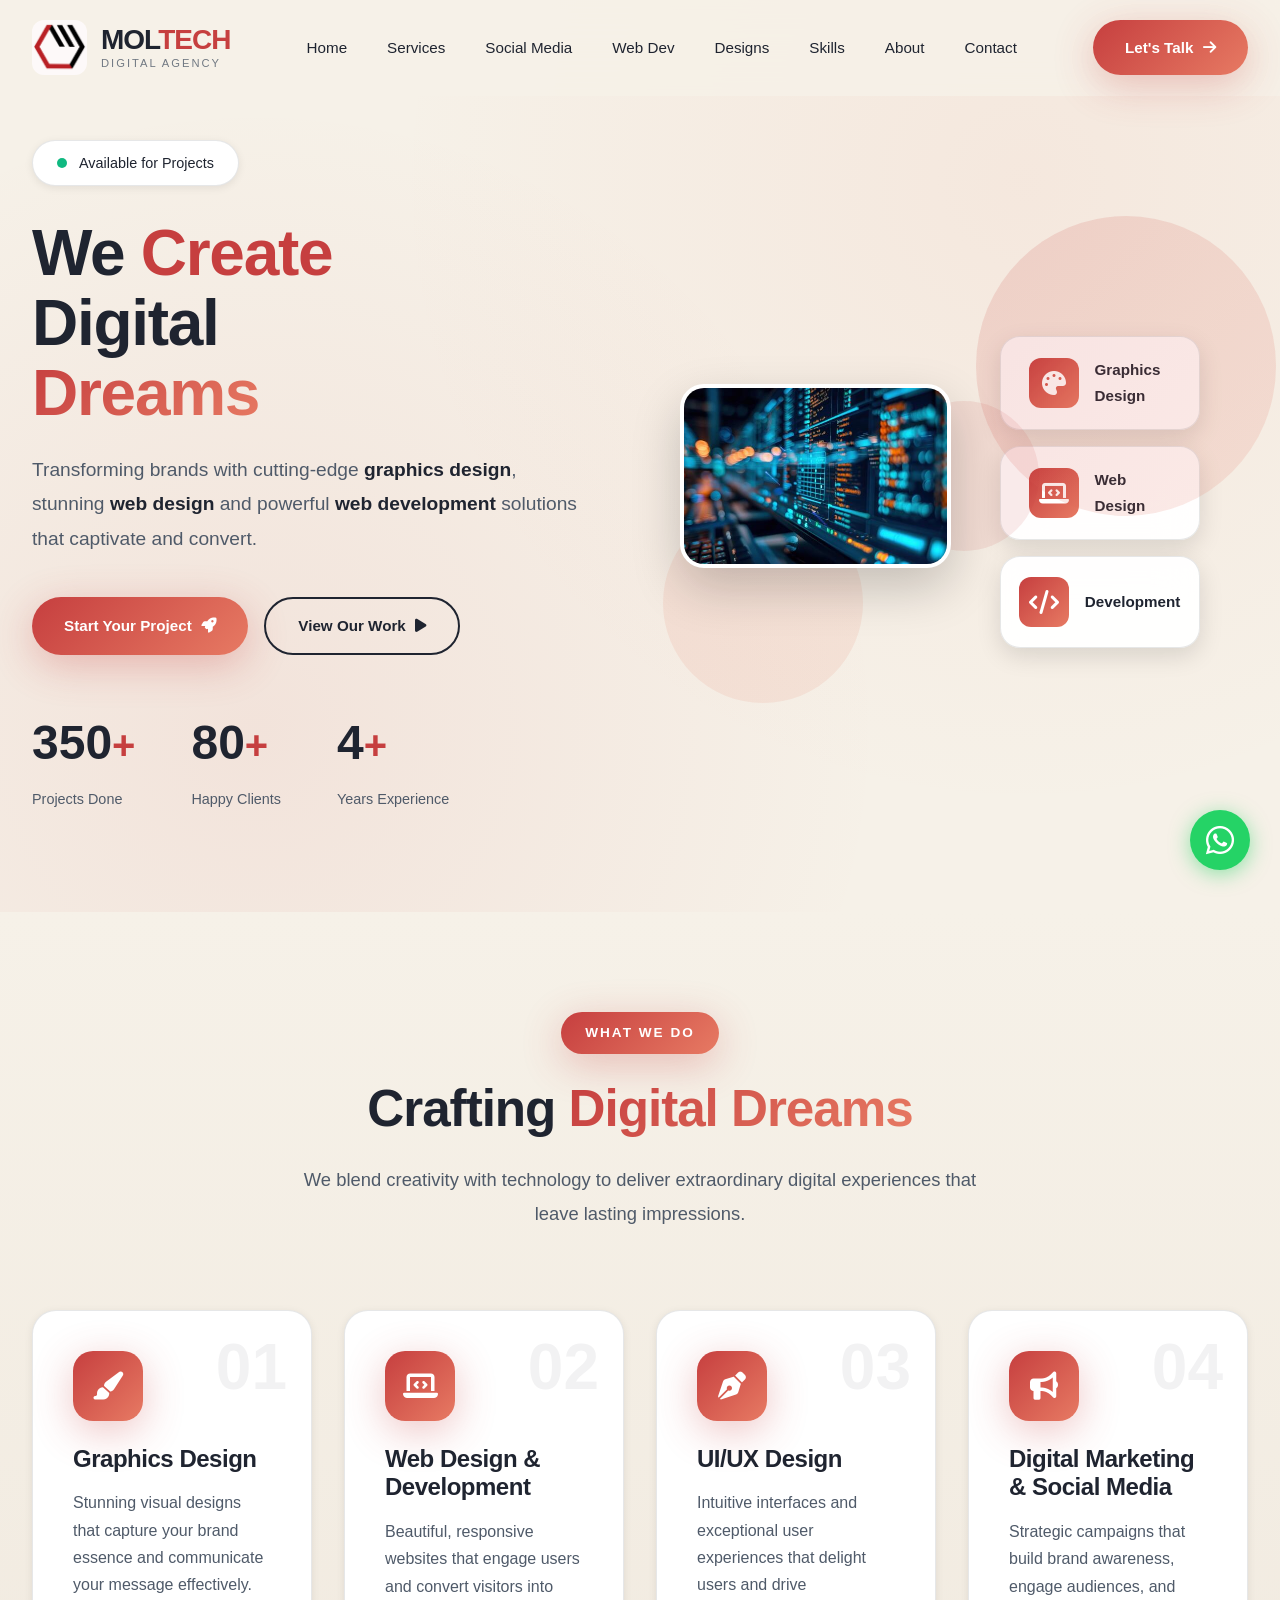
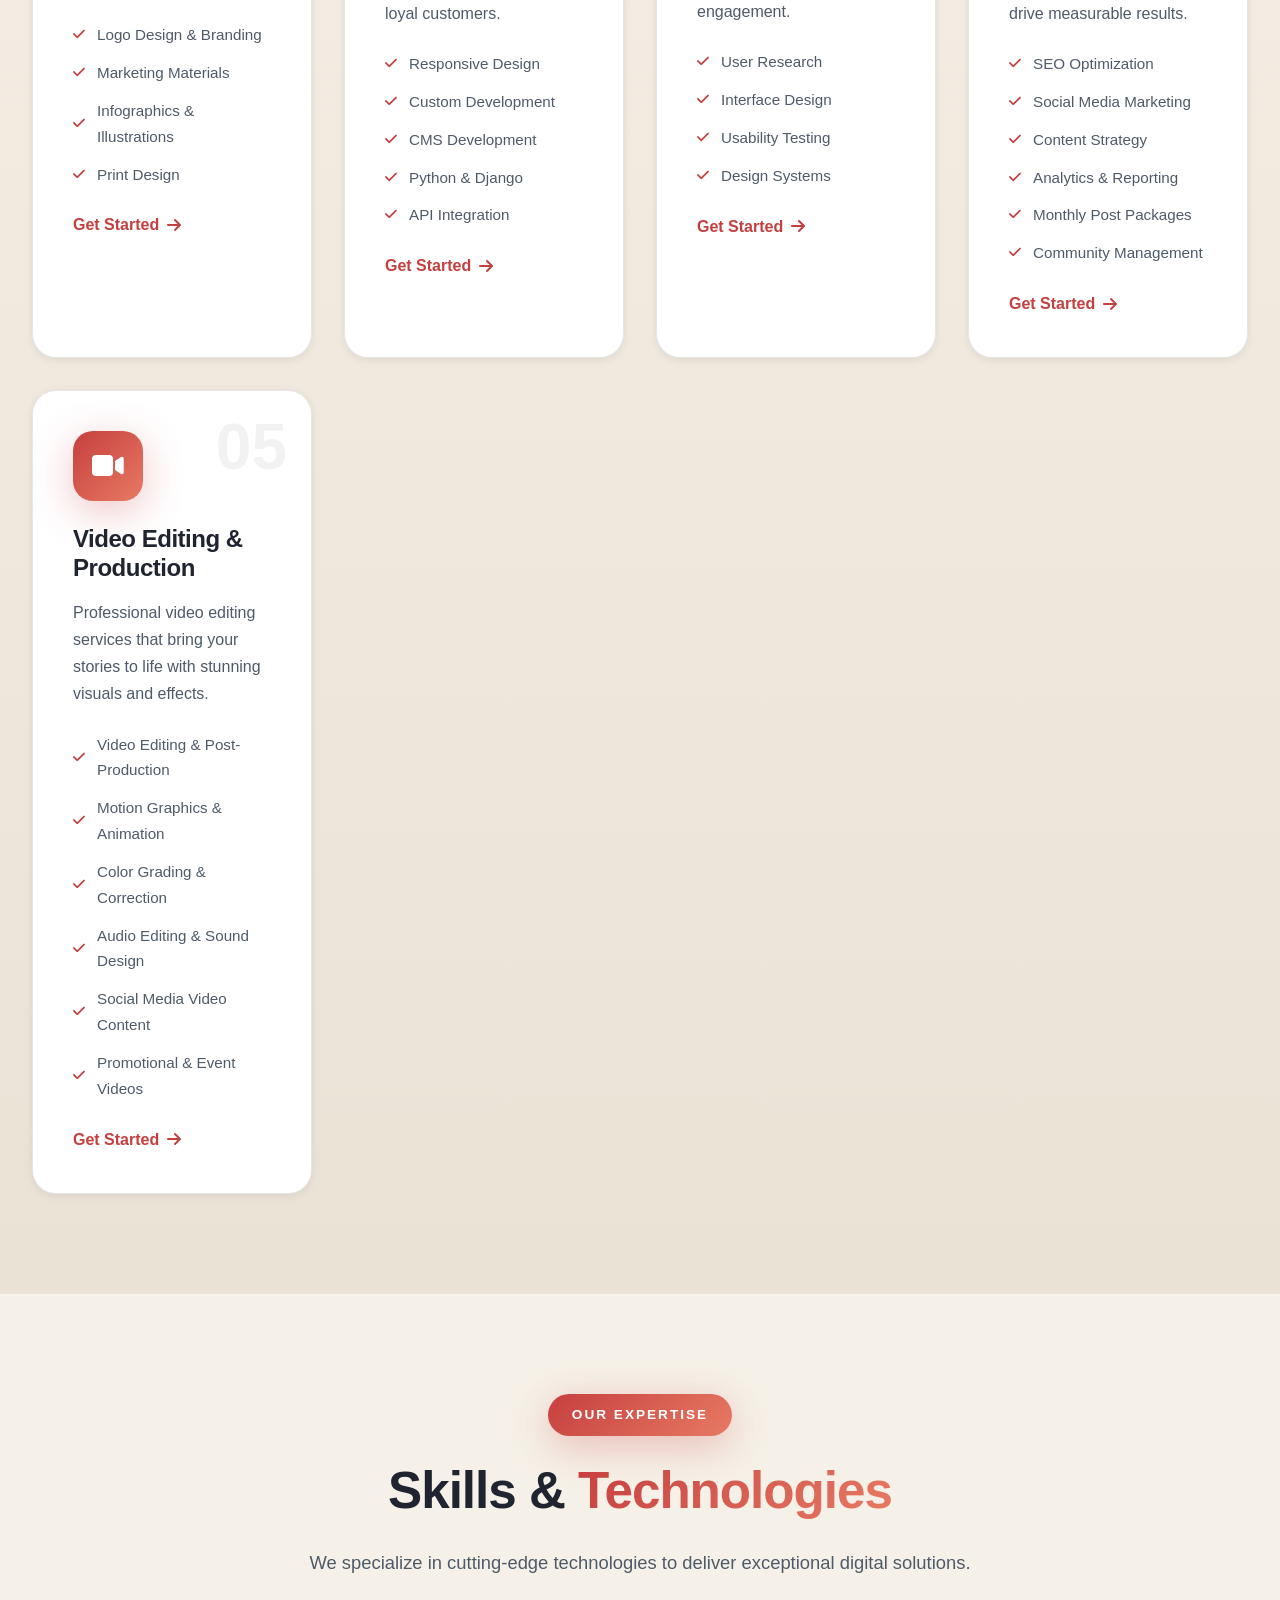
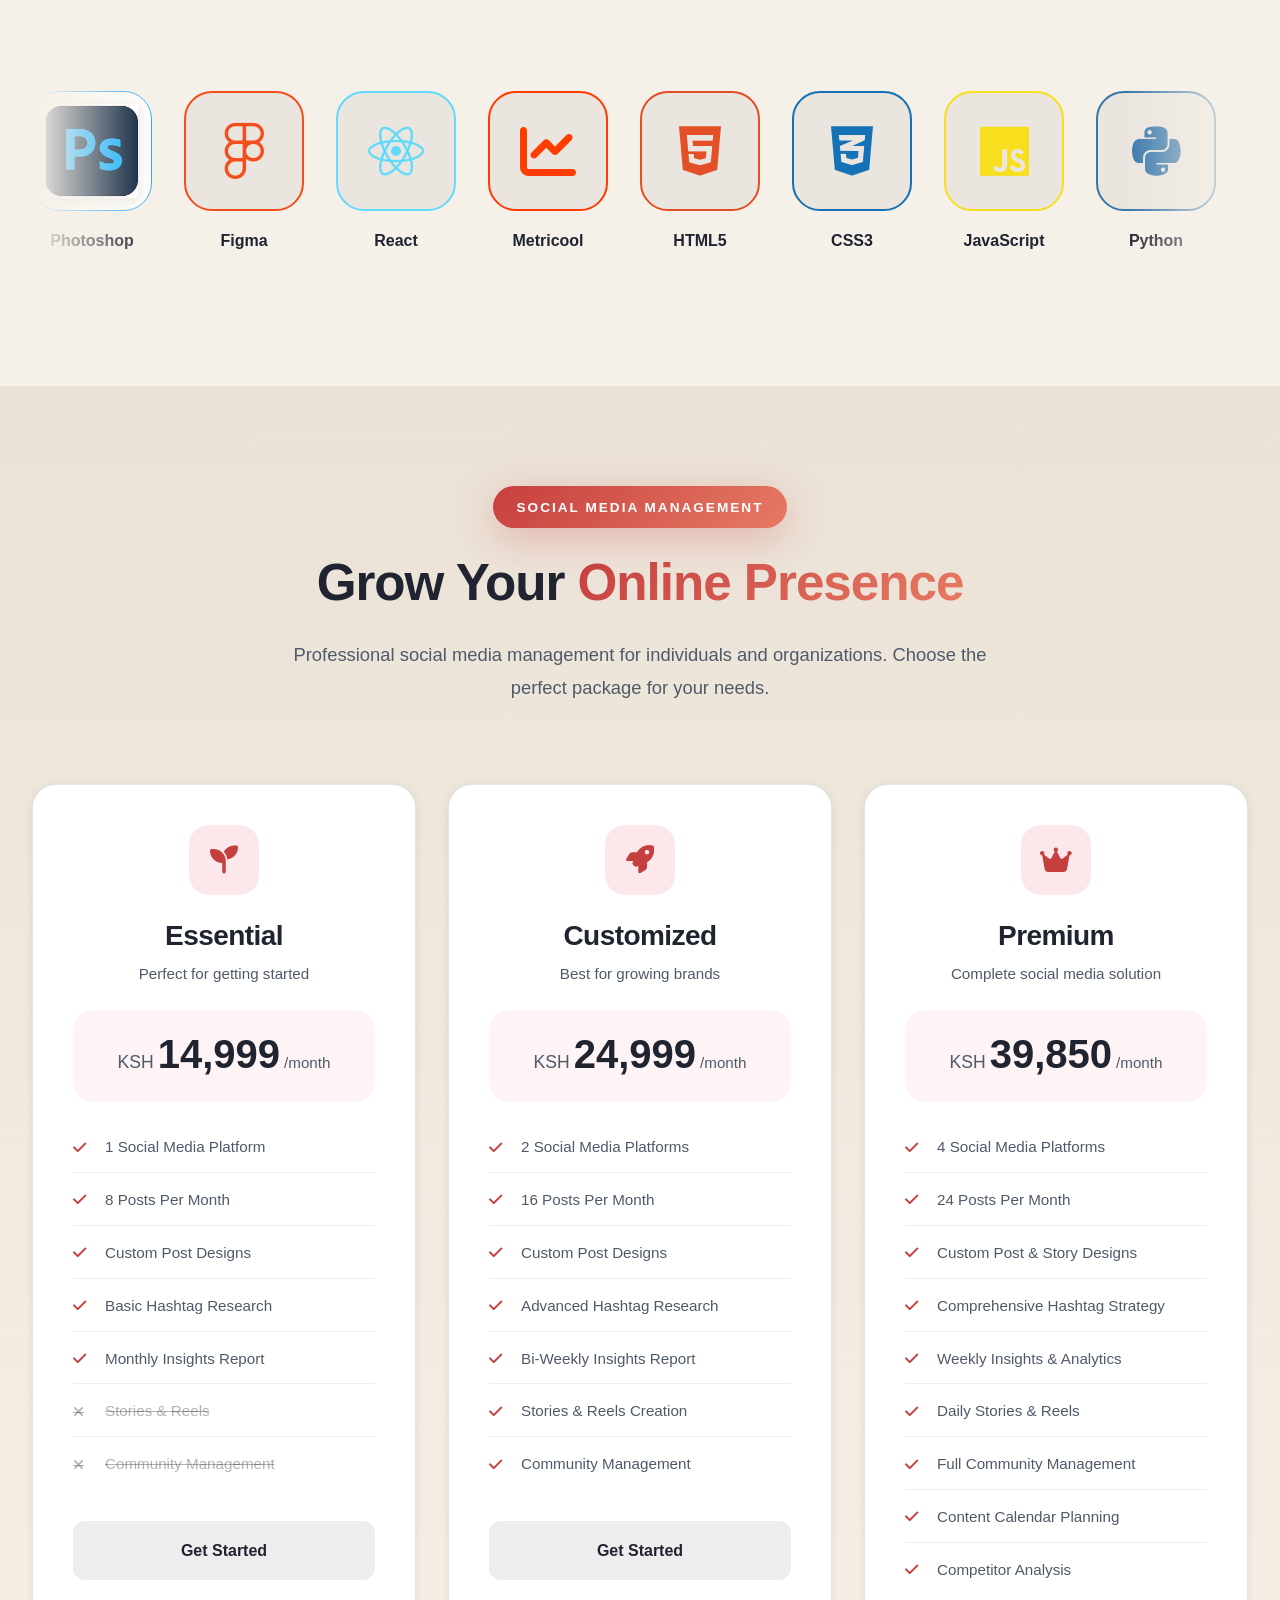
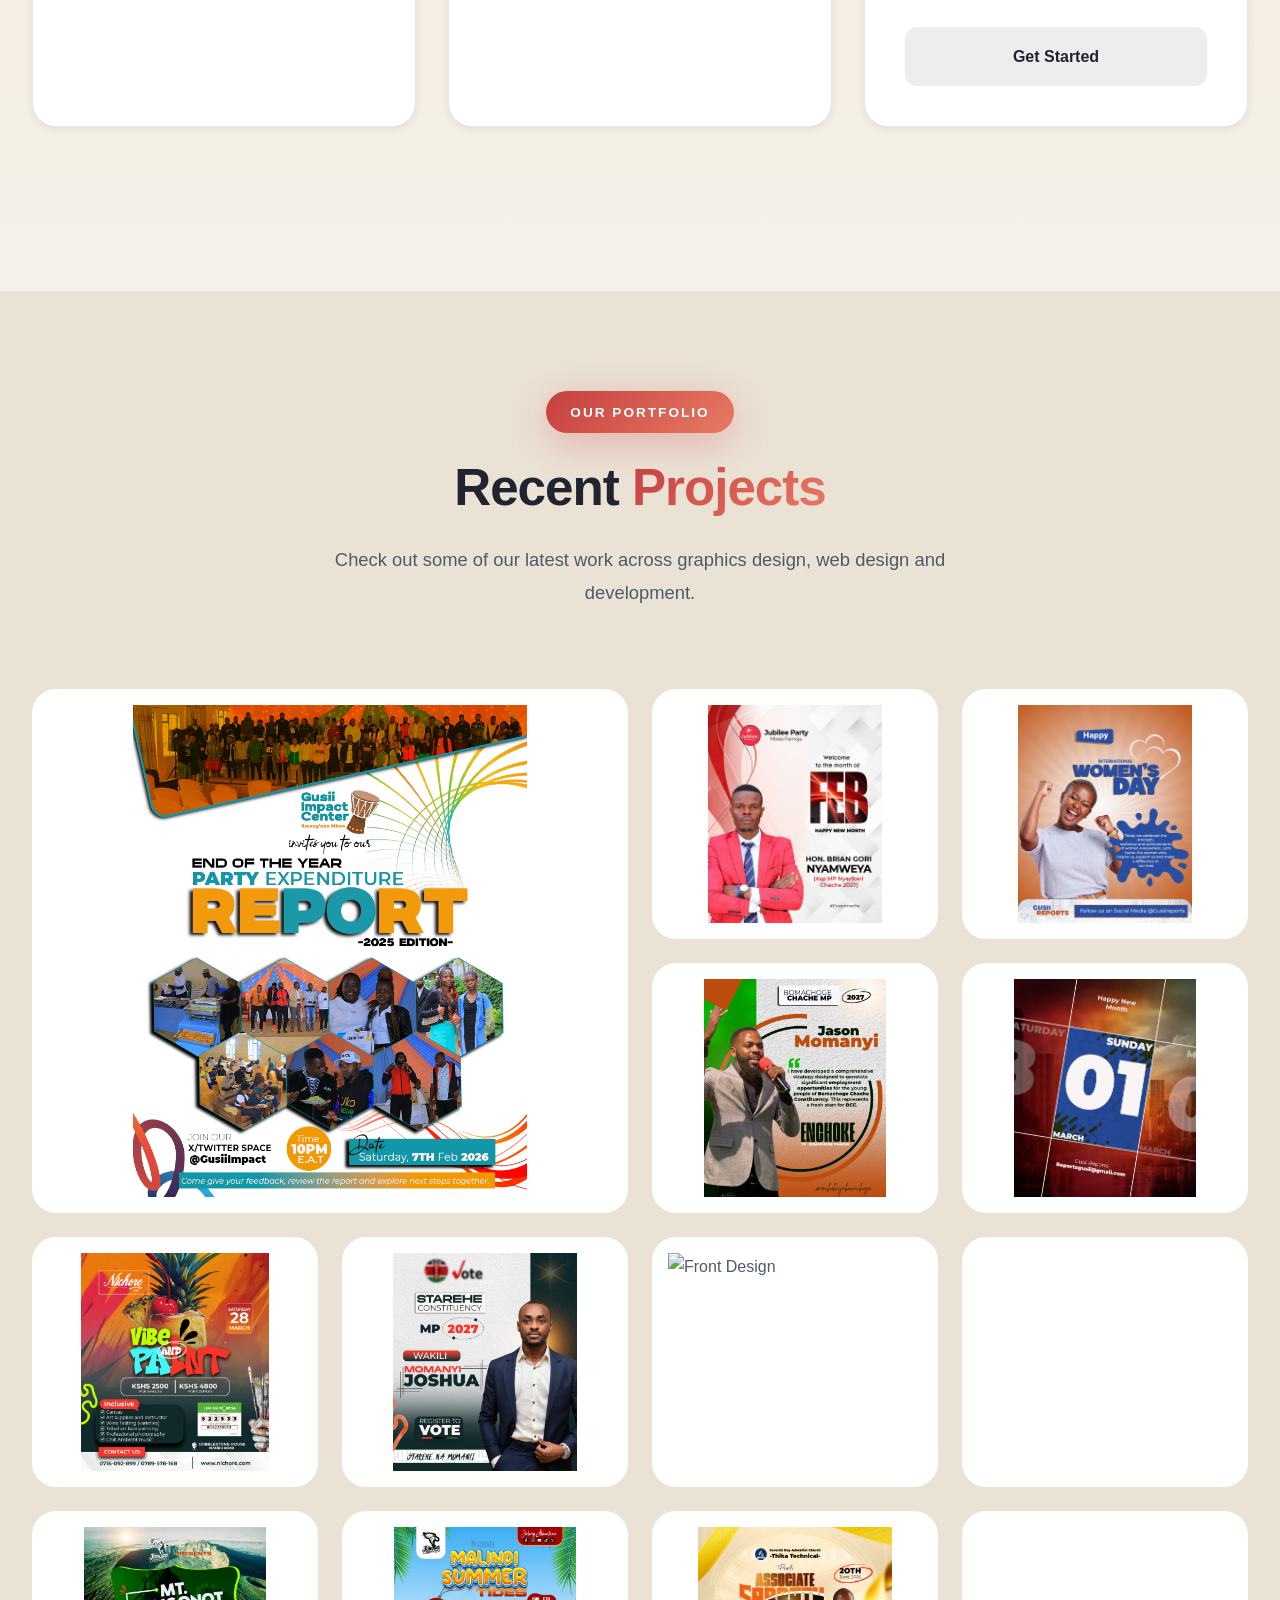
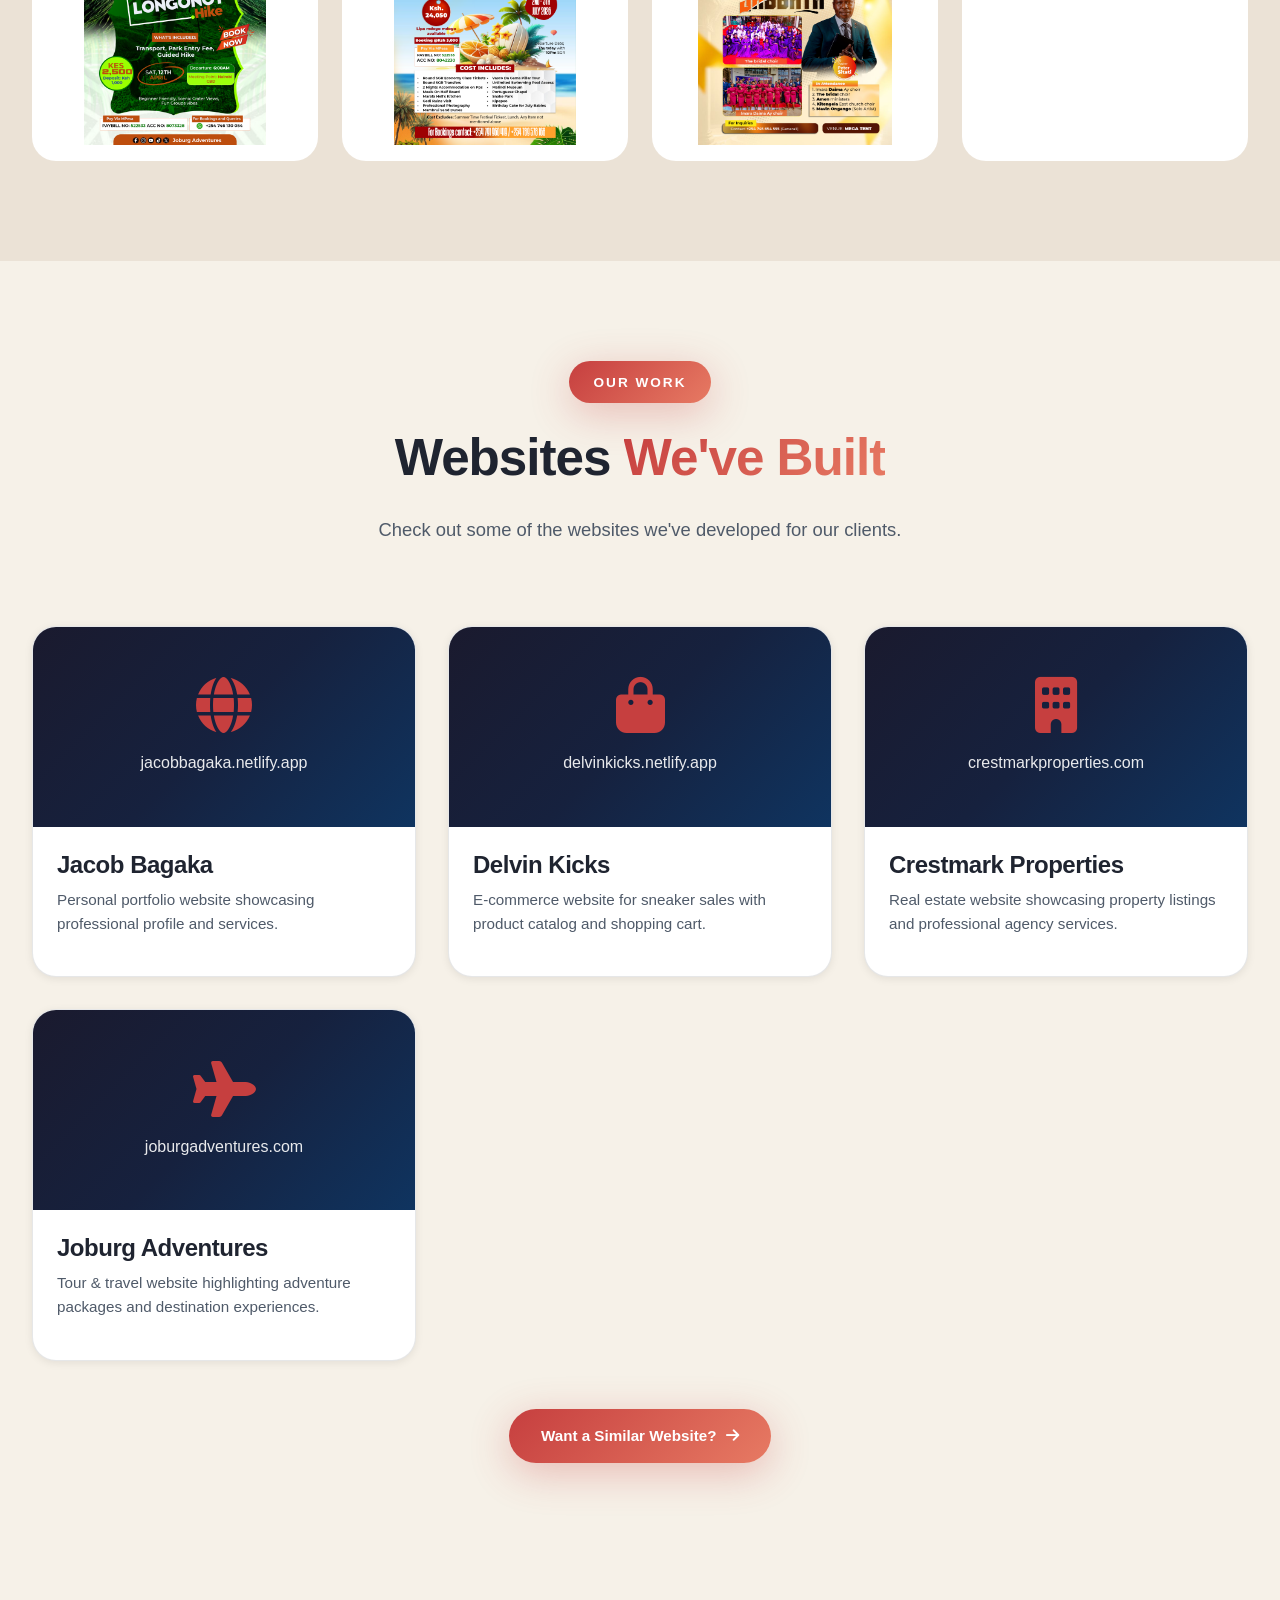
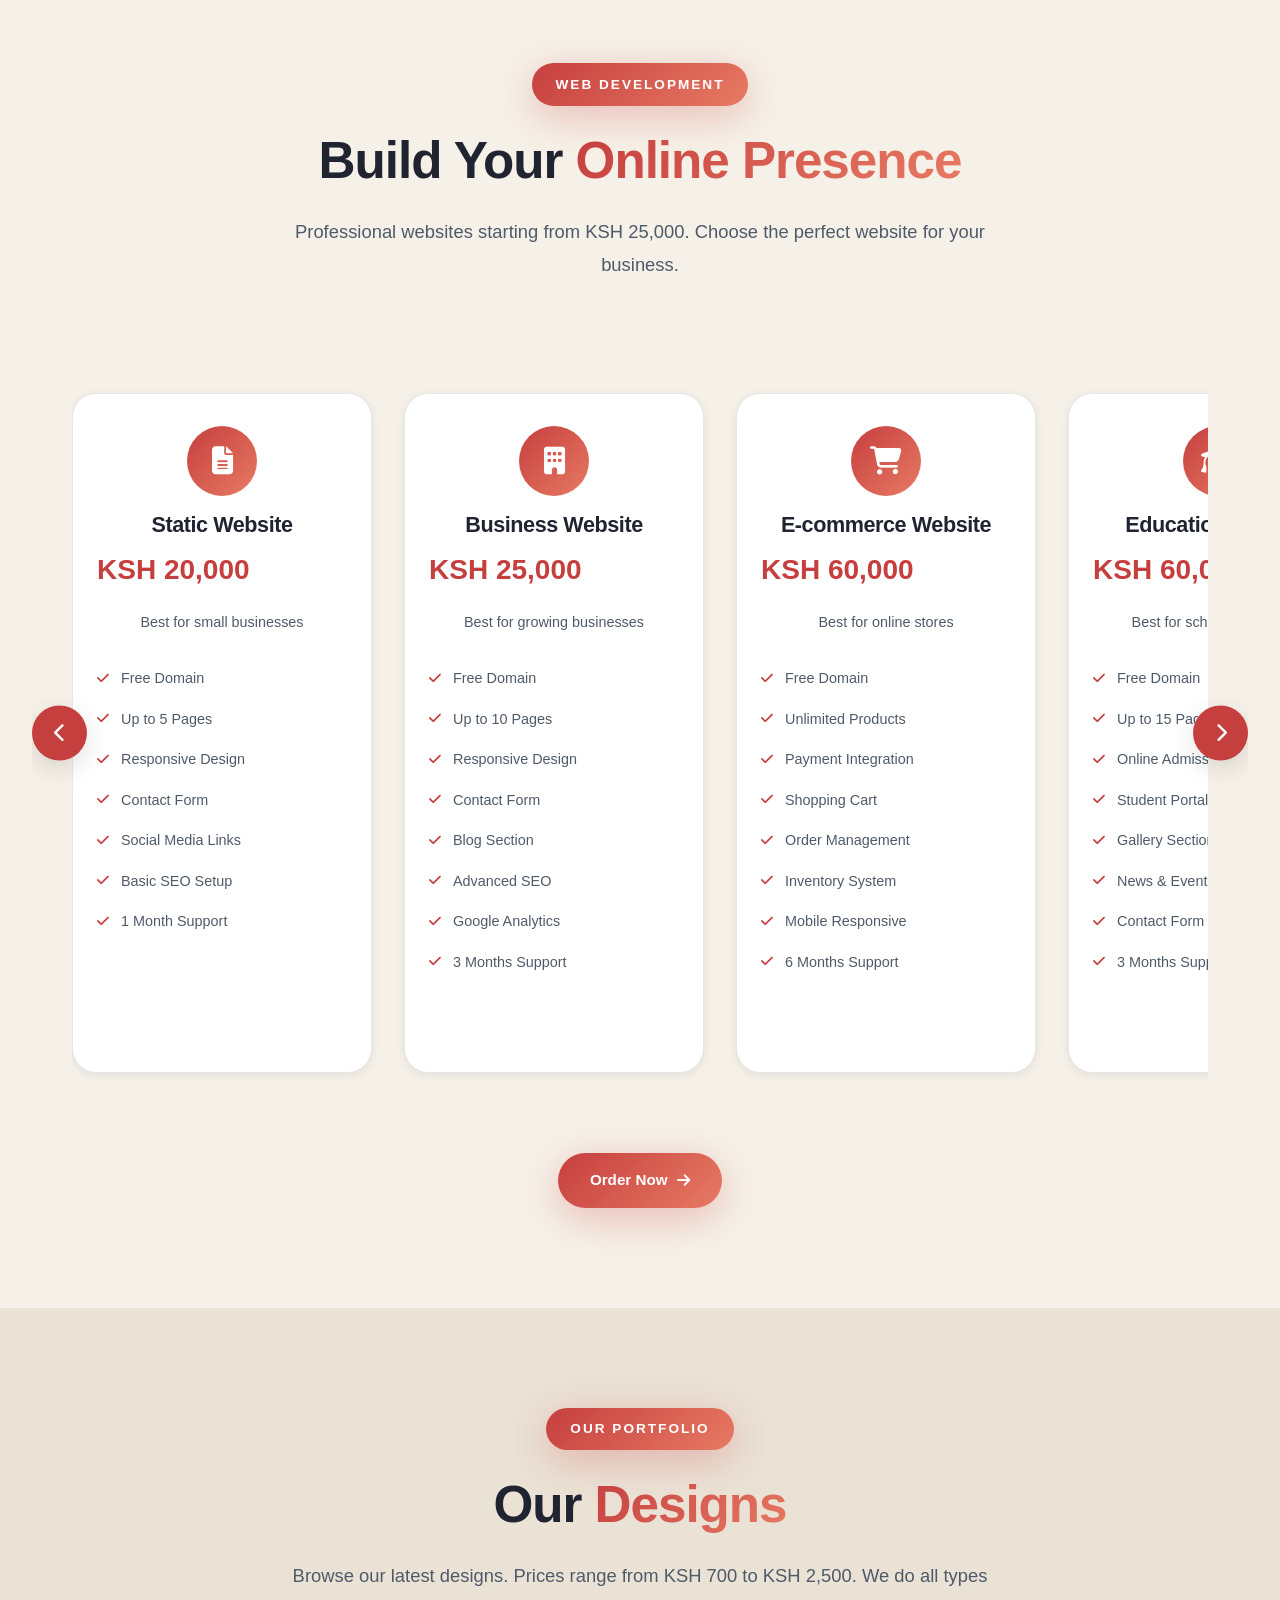
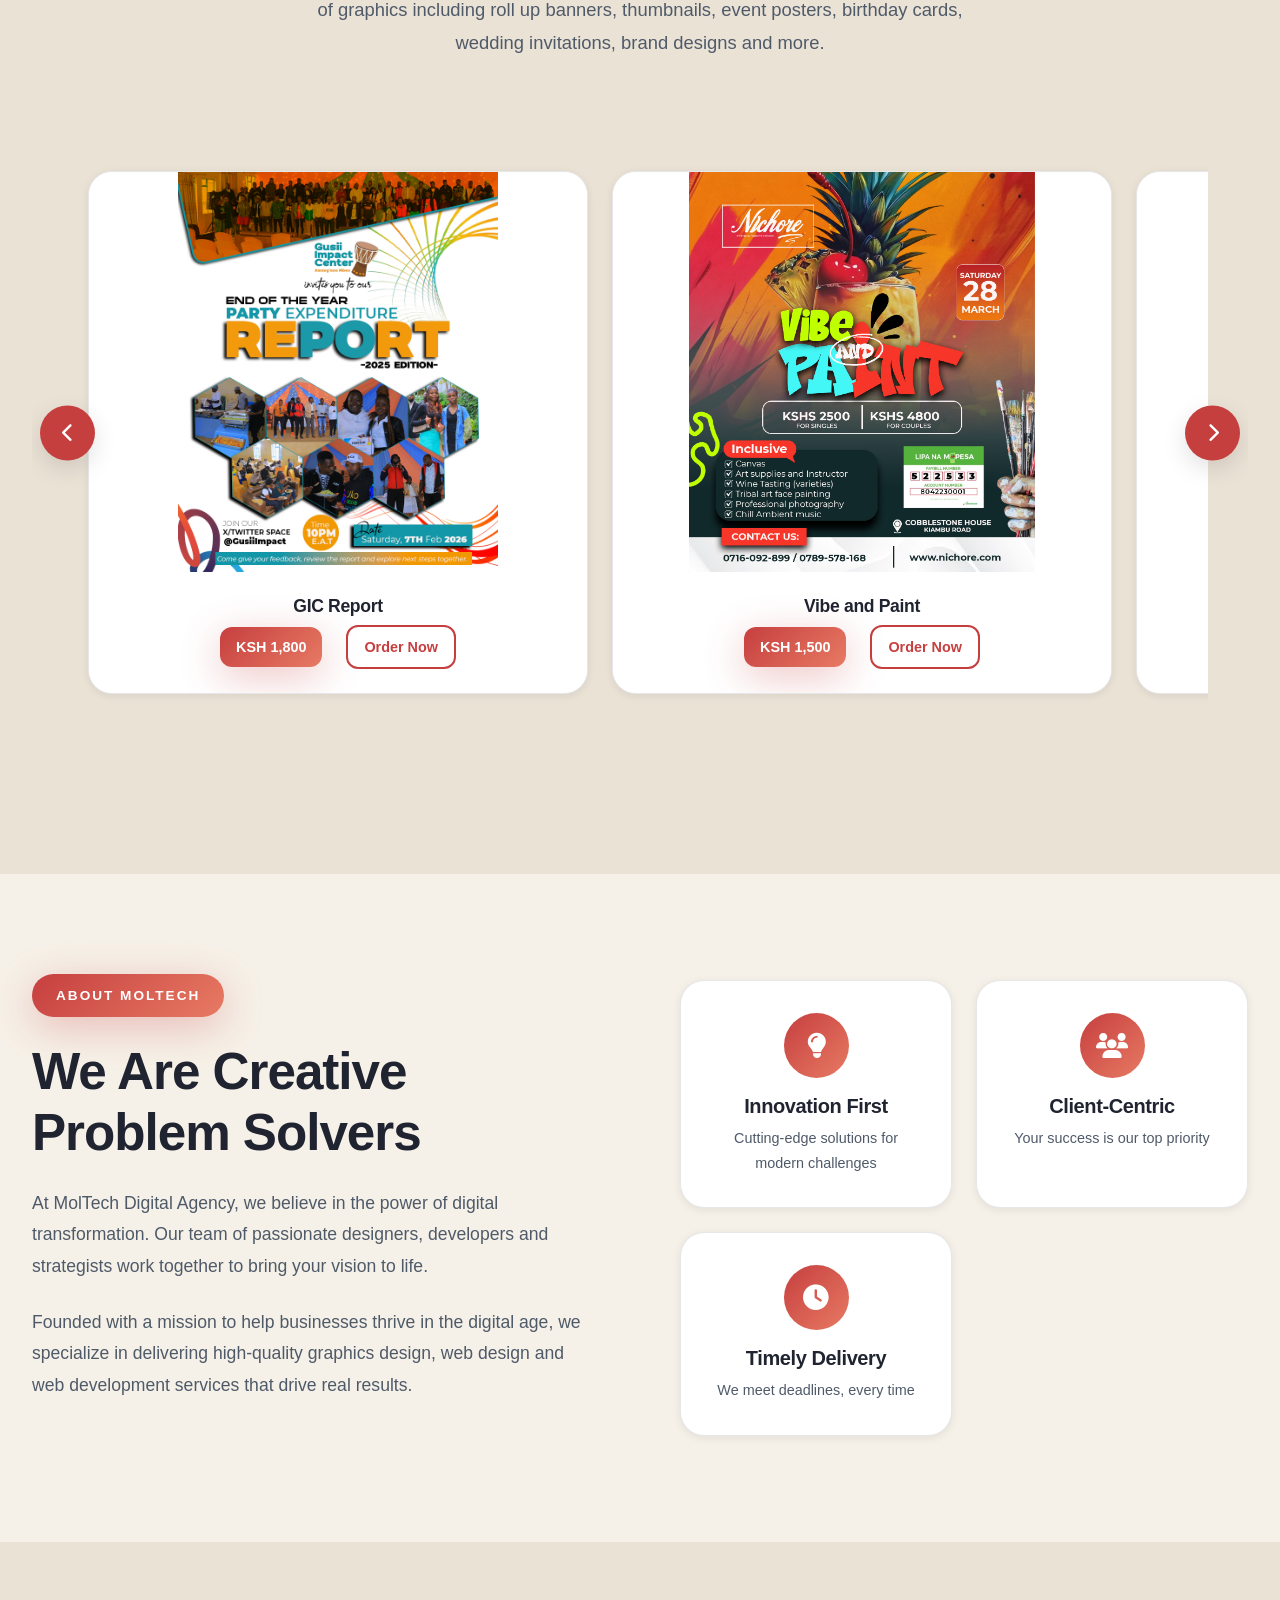
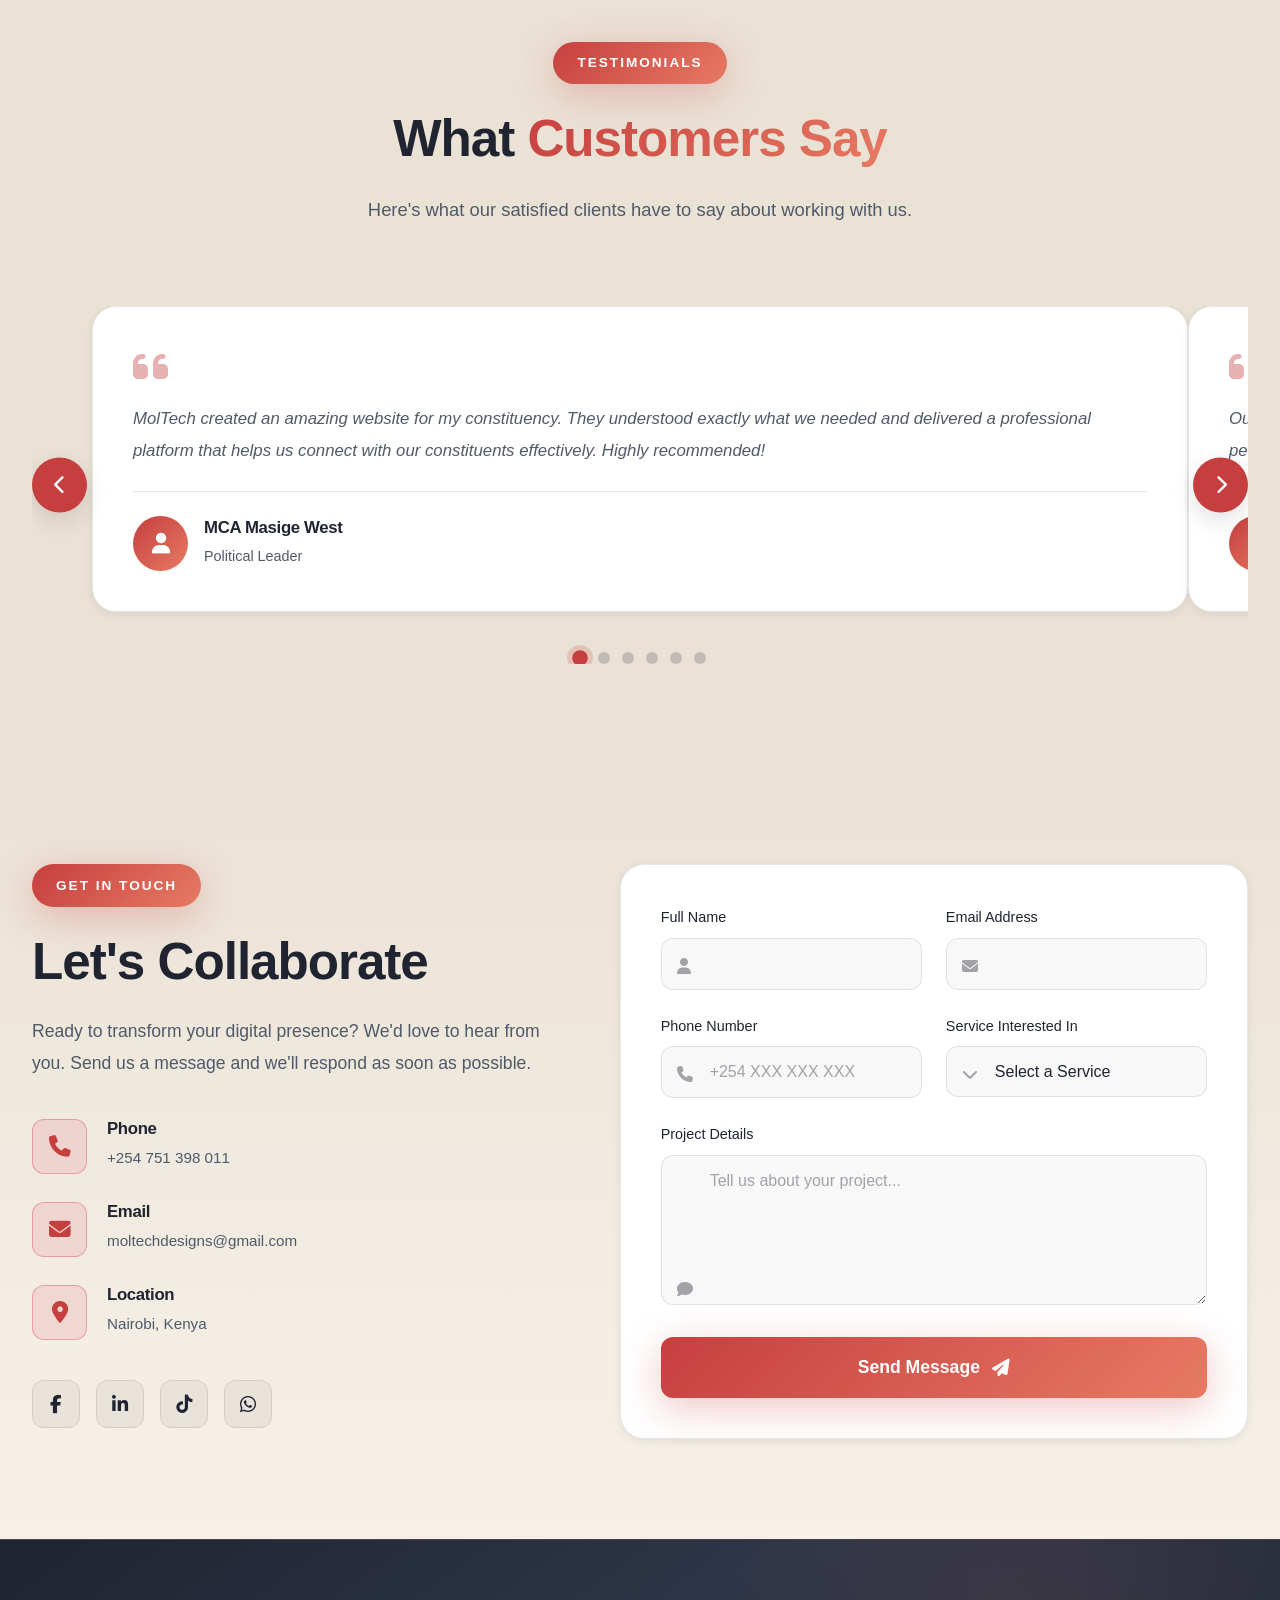
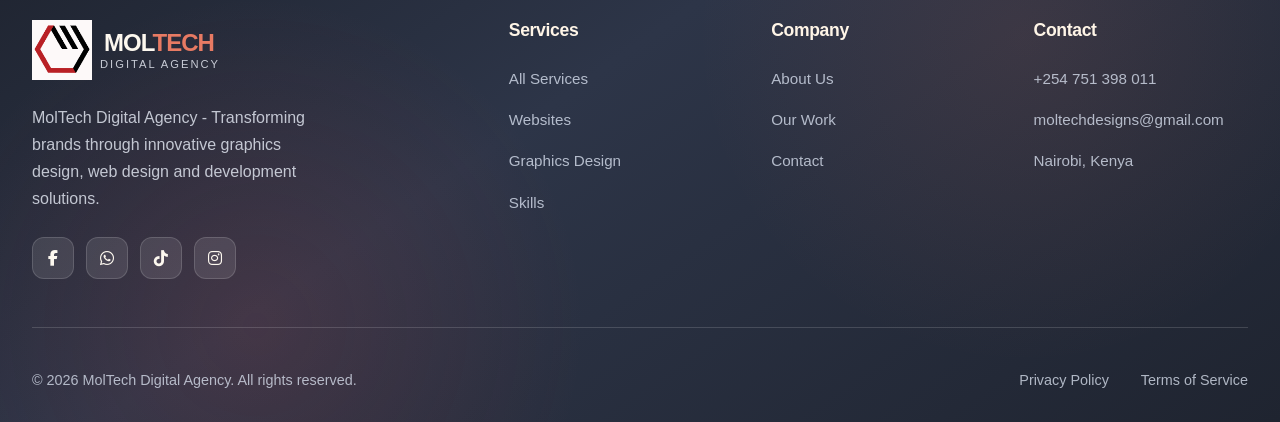
==== commit 1d107540: "Redesign Recent Projects section and add Video Editing service" ====
--- a/index.html
+++ b/index.html
@@ -226,6 +226,24 @@
                     </ul>
                     <a href="#contact" class="service-link">Get Started <i class="fas fa-arrow-right"></i></a>
                 </div>
+                <div class="service-card" id="video-editing">
+                    <div class="service-glow"></div>
+                    <div class="service-icon">
+                        <i class="fas fa-video"></i>
+                    </div>
+                    <div class="service-number">05</div>
+                    <h3>Video Editing & Production</h3>
+                    <p>Professional video editing services that bring your stories to life with stunning visuals and effects.</p>
+                    <ul class="service-features">
+                        <li><i class="fas fa-check"></i> Video Editing & Post-Production</li>
+                        <li><i class="fas fa-check"></i> Motion Graphics & Animation</li>
+                        <li><i class="fas fa-check"></i> Color Grading & Correction</li>
+                        <li><i class="fas fa-check"></i> Audio Editing & Sound Design</li>
+                        <li><i class="fas fa-check"></i> Social Media Video Content</li>
+                        <li><i class="fas fa-check"></i> Promotional & Event Videos</li>
+                    </ul>
+                    <a href="#contact" class="service-link">Get Started <i class="fas fa-arrow-right"></i></a>
+                </div>
             </div>
         </div>
     </section>
@@ -1389,7 +1407,7 @@
                                 <option value="web-development">Web Development</option>
                                 <option value="ui-ux">UI/UX Design</option>
                                 <option value="digital-marketing">Social Media Management</option>
-
+                                <option value="video-editing">Video Editing & Production</option>
                             </select>
                             <i class="fas fa-chevron-down"></i>
                         </div>
--- a/css/style.css
+++ b/css/style.css
@@ -1,20 +1,31 @@
-/* MolTech Digital Agency - Innovative Creative Styling */
-
-/* CSS Variables - Brand Colors */
+/* MolTech Digital Agency - Modern Creative Styling */
+
+/* CSS Variables - Modern Brand Colors */
 :root {
-    --primary-black: #f6f1e8;
-    --primary-white: #1f2430;
-    --accent-red: #c63f3f;
-    --accent-red-dark: #9f2f2f;
-    --accent-red-light: #e77a63;
-    --dark-gray: #ebe2d6;
-    --medium-gray: #4f5a69;
-    --light-gray: #ffffff;
-    --border-gray: #d8ccbc;
-    --glass-bg: rgba(31, 36, 48, 0.05);
-    --glass-border: rgba(31, 36, 48, 0.1);
-    --gradient-red: linear-gradient(135deg, #c63f3f 0%, #e77a63 100%);
-    --gradient-dark: linear-gradient(135deg, #f6f1e8 0%, #ebe2d6 100%);
+    --primary-bg: #f6f1e8;
+    --primary-dark: #1f2430;
+    --accent: #c63f3f;
+    --accent-dark: #9f2f2f;
+    --accent-light: #e77a63;
+    --accent-glow: rgba(198, 63, 63, 0.3);
+    --text-dark: #1f2430;
+    --text-medium: #4f5a69;
+    --text-light: #ffffff;
+    --bg-secondary: #ebe2d6;
+    --bg-card: rgba(31, 36, 48, 0.03);
+    --border-color: rgba(31, 36, 48, 0.11);
+    --gradient-primary: linear-gradient(135deg, #c63f3f 0%, #e77a63 100%);
+    --gradient-dark: linear-gradient(135deg, #1f2430 0%, #2d3548 100%);
+    --shadow-sm: 0 2px 8px rgba(0, 0, 0, 0.08);
+    --shadow-md: 0 8px 24px rgba(0, 0, 0, 0.12);
+    --shadow-lg: 0 20px 50px rgba(0, 0, 0, 0.2);
+    --shadow-glow: 0 10px 40px rgba(198, 63, 63, 0.3);
+    --radius-sm: 12px;
+    --radius-md: 20px;
+    --radius-lg: 24px;
+    --transition-fast: 0.2s ease;
+    --transition-normal: 0.3s ease;
+    --transition-slow: 0.5s ease;
 }
 
 /* Reset & Base */
@@ -26,36 +37,42 @@
 
 html {
     scroll-behavior: smooth;
+    font-size: 16px;
 }
 
 body {
     font-family: 'Outfit', 'Segoe UI', sans-serif;
-    line-height: 1.6;
-    color: var(--medium-gray);
-    background: var(--primary-black);
-    background-image: none;
+    line-height: 1.7;
+    color: var(--text-medium);
+    background: var(--primary-bg);
     overflow-x: hidden;
-}
-
-/* Typography */
+    -webkit-font-smoothing: antialiased;
+    -moz-osx-font-smoothing: grayscale;
+}
+
+/* Typography Scale */
 h1, h2, h3, h4, h5, h6 {
     font-family: 'Space Grotesk', sans-serif;
     font-weight: 700;
     line-height: 1.2;
-    color: var(--primary-white);
-}
-
-h1 { font-size: 4rem; }
-h2 { font-size: 3rem; }
-h3 { font-size: 1.75rem; }
-h4 { font-size: 1.25rem; }
-
-p { margin-bottom: 1rem; }
+    color: var(--text-dark);
+    letter-spacing: -0.02em;
+}
+
+h1 { font-size: clamp(2.5rem, 5vw, 4.5rem); }
+h2 { font-size: clamp(2rem, 4vw, 3.5rem); }
+h3 { font-size: clamp(1.5rem, 3vw, 2rem); }
+h4 { font-size: clamp(1.2rem, 2vw, 1.5rem); }
+
+p {
+    margin-bottom: 1rem;
+    line-height: 1.7;
+}
 
 a {
-    color: var(--accent-red);
+    color: var(--accent);
     text-decoration: none;
-    transition: all 0.3s ease;
+    transition: all var(--transition-normal);
 }
 
 a:focus-visible,
@@ -63,7 +80,7 @@
 input:focus-visible,
 select:focus-visible,
 textarea:focus-visible {
-    outline: 3px solid rgba(198, 63, 63, 0.45);
+    outline: 3px solid var(--accent-glow);
     outline-offset: 3px;
     border-radius: 8px;
 }
@@ -78,63 +95,76 @@
 }
 
 /* Section Styling */
+section {
+    padding: 100px 0;
+    position: relative;
+}
+
 .section-header {
     text-align: center;
-    margin-bottom: 4rem;
+    margin-bottom: 5rem;
 }
 
 .section-tag {
     display: inline-block;
-    padding: 0.5rem 1.5rem;
-    background: var(--gradient-red);
-    color: var(--primary-white);
+    padding: 0.6rem 1.5rem;
+    background: var(--gradient-primary);
+    color: var(--text-light);
     font-size: 0.85rem;
     font-weight: 600;
     text-transform: uppercase;
     letter-spacing: 2px;
     border-radius: 50px;
     margin-bottom: 1.5rem;
+    box-shadow: var(--shadow-glow);
 }
 
 .section-title {
-    font-size: 3.5rem;
-    margin-bottom: 1rem;
-    background: linear-gradient(135deg, var(--primary-white) 0%, var(--accent-red-light) 100%);
+    font-size: clamp(2rem, 4vw, 3.5rem);
+    margin-bottom: 1.5rem;
+    color: var(--text-dark);
+    font-weight: 800;
+}
+
+.section-title .highlight {
+    background: var(--gradient-primary);
     -webkit-background-clip: text;
     -webkit-text-fill-color: transparent;
     background-clip: text;
 }
 
-.section-title .highlight {
-    color: var(--accent-red);
-    -webkit-text-fill-color: var(--accent-red);
-}
-
 .section-subtitle {
-    font-size: 1.2rem;
-    max-width: 600px;
+    font-size: 1.15rem;
+    max-width: 700px;
     margin: 0 auto;
-    color: rgba(31, 36, 48, 0.72);
-}
-
-/* Header */
+    color: var(--text-medium);
+    line-height: 1.8;
+}
+
+/* ========================================
+   HEADER & NAVIGATION - Modern Design
+   ======================================== */
 header {
     position: fixed;
     top: 0;
     left: 0;
     width: 100%;
     z-index: 1000;
-    padding: 1rem 0;
-    transition: all 0.4s ease;
-    background: rgba(246, 241, 232, 0.72);
-    backdrop-filter: blur(10px);
+    padding: 1.25rem 0;
+    transition: all var(--transition-normal);
+    background: rgba(246, 241, 232, 0.85);
+    backdrop-filter: blur(20px);
+    -webkit-backdrop-filter: blur(20px);
+    border-bottom: 1px solid transparent;
 }
 
 header.scrolled {
-    background: rgba(246, 241, 232, 0.94);
-    backdrop-filter: blur(20px);
-    border-bottom: 1px solid rgba(31, 36, 48, 0.12);
-    padding: 0.75rem 0;
+    background: rgba(246, 241, 232, 0.95);
+    backdrop-filter: blur(30px);
+    -webkit-backdrop-filter: blur(30px);
+    border-bottom: 1px solid var(--border-color);
+    padding: 0.875rem 0;
+    box-shadow: var(--shadow-sm);
 }
 
 nav {
@@ -147,23 +177,34 @@
 .logo-container {
     display: flex;
     align-items: center;
-    gap: 0.75rem;
+    gap: 0.875rem;
     text-decoration: none;
+    transition: transform var(--transition-normal);
+}
+
+.logo-container:hover {
+    transform: scale(1.05);
 }
 
 .logo-img {
-    width: 50px;
-    height: 50px;
+    width: 55px;
+    height: 55px;
     object-fit: contain;
-    border-radius: 8px;
+    border-radius: 12px;
+    transition: transform var(--transition-normal);
+}
+
+.logo-container:hover .logo-img {
+    transform: rotate(-5deg);
 }
 
 .logo-text {
     font-size: 1.75rem;
     font-weight: 800;
-    color: var(--primary-white);
+    color: var(--text-dark);
     text-transform: uppercase;
     letter-spacing: -1px;
+    line-height: 1;
 }
 
 .logo-text-wrapper {
@@ -174,23 +215,25 @@
 }
 
 .logo-text span {
-    color: var(--accent-red);
+    color: var(--accent);
 }
 
 .tagline {
-    font-size: 0.65rem;
-    color: var(--primary-white);
+    font-size: 0.7rem;
+    color: var(--text-medium);
     text-transform: uppercase;
     letter-spacing: 2px;
-    opacity: 0.7;
+    opacity: 0.8;
     display: block;
-    margin-top: 2px;
+    margin-top: 3px;
+    font-weight: 500;
 }
 
 .nav-links {
     display: flex;
     list-style: none;
     gap: 2.5rem;
+    align-items: center;
 }
 
 .nav-cta-mobile {
@@ -198,10 +241,12 @@
 }
 
 .nav-link {
-    color: var(--primary-white);
+    color: var(--text-dark);
     font-weight: 500;
     position: relative;
     padding: 0.5rem 0;
+    font-size: 0.95rem;
+    transition: color var(--transition-normal);
 }
 
 .nav-link::after {
@@ -211,8 +256,13 @@
     left: 0;
     width: 0;
     height: 2px;
-    background: var(--gradient-red);
-    transition: width 0.3s ease;
+    background: var(--gradient-primary);
+    transition: width var(--transition-normal);
+    border-radius: 2px;
+}
+
+.nav-link:hover {
+    color: var(--accent);
 }
 
 .nav-link:hover::after {
@@ -223,44 +273,74 @@
     position: relative;
 }
 
-/* CTA Button */
+/* Modern CTA Button */
 .cta-button {
     display: inline-flex;
     align-items: center;
-    gap: 0.5rem;
-    padding: 0.875rem 2rem;
-    background: var(--gradient-red);
-    color: var(--primary-white);
+    gap: 0.6rem;
+    padding: 0.9rem 2rem;
+    background: var(--gradient-primary);
+    color: var(--text-light);
     font-weight: 600;
     border-radius: 50px;
     border: none;
     cursor: pointer;
-    transition: all 0.3s ease;
-    font-size: 1rem;
+    transition: all var(--transition-normal);
+    font-size: 0.95rem;
+    box-shadow: var(--shadow-glow);
+    position: relative;
+    overflow: hidden;
+}
+
+.cta-button::before {
+    content: '';
+    position: absolute;
+    top: 50%;
+    left: 50%;
+    width: 0;
+    height: 0;
+    border-radius: 50%;
+    background: rgba(255, 255, 255, 0.2);
+    transform: translate(-50%, -50%);
+    transition: width 0.6s, height 0.6s;
+}
+
+.cta-button:hover::before {
+    width: 300px;
+    height: 300px;
 }
 
 .cta-button:hover {
     transform: translateY(-3px);
-    box-shadow: 0 10px 30px rgba(220, 20, 60, 0.4);
+    box-shadow: 0 15px 35px rgba(198, 63, 63, 0.4);
+}
+
+.cta-button span {
+    position: relative;
+    z-index: 1;
+}
+
+.cta-button i {
+    position: relative;
+    z-index: 1;
+    transition: transform var(--transition-normal);
+}
+
+.cta-button:hover i {
+    transform: translateX(5px);
 }
 
 .cta-button.secondary {
     background: transparent;
-    border: 2px solid rgba(31, 36, 48, 0.25);
+    border: 2px solid var(--text-dark);
+    color: var(--text-dark);
+    box-shadow: none;
 }
 
 .cta-button.secondary:hover {
-    background: var(--primary-white);
-    color: var(--primary-black);
-    border-color: var(--primary-white);
-}
-
-.cta-button i {
-    transition: transform 0.3s ease;
-}
-
-.cta-button:hover i {
-    transform: translateX(5px);
+    background: var(--text-dark);
+    color: var(--text-light);
+    border-color: var(--text-dark);
 }
 
 /* Mobile Toggle */
@@ -271,29 +351,29 @@
     background: none;
     border: none;
     cursor: pointer;
-    padding: 5px;
+    padding: 8px;
+    z-index: 1001;
 }
 
 .mobile-toggle span {
-    width: 25px;
-    height: 2px;
-    background: var(--primary-white);
-    transition: all 0.3s ease;
-}
-
-/* Hero Section */
+    width: 28px;
+    height: 2.5px;
+    background: var(--text-dark);
+    transition: all var(--transition-normal);
+    border-radius: 2px;
+}
+
+/* ========================================
+   HERO SECTION - Modern Design
+   ======================================== */
 .hero {
     min-height: 100vh;
     display: flex;
     align-items: center;
     position: relative;
-    padding: 120px 0 80px;
+    padding: 140px 0 100px;
     overflow: hidden;
-    background-image: url('../images/tech image.jpg');
-    background-size: cover;
-    background-position: center;
-    background-repeat: no-repeat;
-    position: relative;
+    background: var(--primary-bg);
 }
 
 .hero::before {
@@ -303,8 +383,11 @@
     left: 0;
     width: 100%;
     height: 100%;
-    background: linear-gradient(120deg, rgba(31, 36, 48, 0.85) 0%, rgba(31, 36, 48, 0.7) 100%);
+    background: 
+        radial-gradient(circle at 20% 80%, rgba(198, 63, 63, 0.08) 0%, transparent 50%),
+        radial-gradient(circle at 80% 20%, rgba(231, 122, 99, 0.08) 0%, transparent 50%);
     z-index: 1;
+    pointer-events: none;
 }
 
 .hero .container {
@@ -312,274 +395,309 @@
     z-index: 2;
 }
 
-.hero-bg-shapes {
+.hero-content {
+    display: grid;
+    grid-template-columns: 1fr 1fr;
+    gap: 5rem;
+    align-items: center;
+}
+
+.hero-badge {
+    display: inline-flex;
+    align-items: center;
+    gap: 0.75rem;
+    padding: 0.6rem 1.5rem;
+    background: var(--text-light);
+    border: 1px solid var(--border-color);
+    border-radius: 50px;
+    margin-bottom: 2rem;
+    color: var(--text-dark);
+    font-size: 0.9rem;
+    font-weight: 500;
+    box-shadow: var(--shadow-sm);
+    animation: fadeInUp 0.8s ease;
+}
+
+.pulse-dot {
+    width: 10px;
+    height: 10px;
+    background: #10b981;
+    border-radius: 50%;
+    animation: pulse 2s ease-in-out infinite;
+    box-shadow: 0 0 0 0 rgba(16, 185, 129, 0.7);
+}
+
+@keyframes pulse {
+    0%, 100% {
+        box-shadow: 0 0 0 0 rgba(16, 185, 129, 0.7);
+    }
+    50% {
+        box-shadow: 0 0 0 10px rgba(16, 185, 129, 0);
+    }
+}
+
+.hero-title {
+    font-size: clamp(2.5rem, 5vw, 4.5rem);
+    line-height: 1.1;
+    margin-bottom: 1.5rem;
+    color: var(--text-dark);
+    font-weight: 800;
+    animation: fadeInUp 0.8s ease 0.1s backwards;
+}
+
+.hero-title .highlight {
+    color: var(--accent);
+    position: relative;
+    display: inline-block;
+}
+
+.hero-title .gradient-text {
+    background: var(--gradient-primary);
+    -webkit-background-clip: text;
+    -webkit-text-fill-color: transparent;
+    background-clip: text;
+}
+
+.hero-description {
+    font-size: 1.2rem;
+    color: var(--text-medium);
+    margin-bottom: 2.5rem;
+    max-width: 550px;
+    line-height: 1.8;
+    animation: fadeInUp 0.8s ease 0.2s backwards;
+}
+
+.hero-description strong {
+    color: var(--text-dark);
+    font-weight: 600;
+}
+
+.hero-buttons {
+    display: flex;
+    gap: 1rem;
+    margin-bottom: 3.5rem;
+    flex-wrap: wrap;
+    animation: fadeInUp 0.8s ease 0.3s backwards;
+}
+
+.hero-stats {
+    display: flex;
+    gap: 3.5rem;
+    animation: fadeInUp 0.8s ease 0.4s backwards;
+}
+
+.stat-item {
+    text-align: left;
+}
+
+.stat-number {
+    font-size: 3rem;
+    font-weight: 800;
+    color: var(--text-dark);
+    font-family: 'Space Grotesk', sans-serif;
+    line-height: 1;
+    display: inline-block;
+}
+
+.stat-suffix {
+    font-size: 2.5rem;
+    font-weight: 800;
+    color: var(--accent);
+    display: inline-block;
+}
+
+.stat-label {
+    display: block;
+    font-size: 0.9rem;
+    color: var(--text-medium);
+    margin-top: 0.5rem;
+    font-weight: 500;
+}
+
+@keyframes fadeInUp {
+    from {
+        opacity: 0;
+        transform: translateY(30px);
+    }
+    to {
+        opacity: 1;
+        transform: translateY(0);
+    }
+}
+
+/* Hero Visual */
+.hero-visual {
+    position: relative;
+    height: 650px;
+    display: flex;
+    align-items: center;
+    justify-content: center;
+    animation: fadeIn 1s ease 0.5s backwards;
+}
+
+@keyframes fadeIn {
+    from { opacity: 0; }
+    to { opacity: 1; }
+}
+
+.hero-image {
+    width: 100%;
+    max-width: 550px;
+    border-radius: var(--radius-lg);
+    overflow: hidden;
+    box-shadow: var(--shadow-lg);
+    border: 4px solid var(--text-light);
+    z-index: 10;
+    position: relative;
+    background: var(--text-light);
+    transition: transform var(--transition-slow);
+}
+
+.hero-image:hover {
+    transform: scale(1.03) rotate(1deg);
+}
+
+.hero-image img {
+    width: 100%;
+    height: auto;
+    display: block;
+}
+
+.hero-badges {
+    display: flex;
+    justify-content: center;
+    gap: 1rem;
+    margin-top: 2rem;
+    flex-wrap: wrap;
+}
+
+.visual-card {
+    background: rgba(255, 255, 255, 0.95);
+    backdrop-filter: blur(20px);
+    border: 1px solid var(--border-color);
+    border-radius: var(--radius-md);
+    padding: 1.25rem 1.75rem;
+    display: flex;
+    align-items: center;
+    gap: 1rem;
+    box-shadow: var(--shadow-md);
+    transition: all var(--transition-normal);
+}
+
+.visual-card:hover {
+    transform: translateY(-5px);
+    box-shadow: var(--shadow-lg);
+}
+
+.hero-badges .visual-card {
+    flex: 1;
+    min-width: 150px;
+    max-width: 200px;
+    justify-content: center;
+}
+
+.visual-card .card-icon {
+    width: 50px;
+    height: 50px;
+    background: var(--gradient-primary);
+    border-radius: var(--radius-sm);
+    display: flex;
+    align-items: center;
+    justify-content: center;
+    font-size: 1.5rem;
+    color: var(--text-light);
+    flex-shrink: 0;
+}
+
+.visual-card span {
+    color: var(--text-dark);
+    font-weight: 600;
+    font-size: 0.95rem;
+}
+
+/* Floating Shapes */
+.floating-shapes {
     position: absolute;
     top: 0;
     left: 0;
     width: 100%;
     height: 100%;
     pointer-events: none;
-}
-
-.shape {
+    z-index: 1;
+}
+
+.float-shape {
     position: absolute;
     border-radius: 50%;
-    opacity: 0.1;
-}
-
-.shape-1 {
-    width: 500px;
-    height: 500px;
-    background: var(--accent-red);
-    top: -100px;
-    right: 10%;
-    animation: pulse 8s ease-in-out infinite;
-}
-
-.shape-2 {
+    opacity: 0.6;
+}
+
+.s1 {
     width: 300px;
     height: 300px;
-    background: var(--accent-red-light);
-    bottom: 10%;
-    left: 5%;
-    animation: pulse 6s ease-in-out infinite reverse;
-}
-
-.shape-3 {
+    background: var(--gradient-primary);
+    top: 10%;
+    right: -5%;
+    animation: float 8s ease-in-out infinite;
+    opacity: 0.15;
+}
+
+.s2 {
     width: 200px;
     height: 200px;
-    background: var(--primary-white);
+    background: var(--accent-light);
+    bottom: 15%;
+    left: -3%;
+    animation: float 6s ease-in-out infinite reverse;
+    opacity: 0.12;
+}
+
+.s3 {
+    width: 150px;
+    height: 150px;
+    background: var(--accent);
     top: 50%;
     left: 50%;
     transform: translate(-50%, -50%);
-}
-
-.hero-content {
-    display: grid;
-    grid-template-columns: 1fr 1fr;
-    gap: 4rem;
-    align-items: center;
-}
-
-.hero-badge {
-    display: inline-flex;
-    align-items: center;
-    gap: 0.75rem;
-    padding: 0.5rem 1.25rem;
-    background: rgba(255, 255, 255, 0.72);
-    border: 1px solid rgba(31, 36, 48, 0.16);
-    border-radius: 50px;
-    margin-bottom: 2rem;
-    color: var(--primary-white);
-    font-size: 0.9rem;
-}
-
-.pulse-dot {
-    width: 8px;
-    height: 8px;
-    background: #00ff88;
-    border-radius: 50%;
-}
-
-.hero-title {
-    font-size: 5rem;
-    line-height: 1.1;
-    margin-bottom: 1.5rem;
-    color: var(--primary-white);
-}
-
-.hero-title .highlight {
-    color: var(--accent-red);
-    position: relative;
-}
-
-.hero-title .gradient-text {
-    background: var(--gradient-red);
-    -webkit-background-clip: text;
-    -webkit-text-fill-color: transparent;
-    background-clip: text;
-}
-
-.hero-description {
-    font-size: 1.25rem;
-    color: rgba(255, 255, 255, 0.9);
-    margin-bottom: 2.5rem;
-    max-width: 500px;
-}
-
-.hero-description strong {
-    color: #ffffff;
-}
-
-.hero-buttons {
-    display: flex;
-    gap: 1rem;
-    margin-bottom: 3rem;
-}
-
-.hero-stats {
-    display: flex;
-    gap: 3rem;
-}
-
-.stat-item {
-    text-align: left;
-}
-
-.stat-number {
-    font-size: 2.5rem;
-    font-weight: 800;
-    color: var(--primary-white);
-    font-family: 'Space Grotesk', sans-serif;
-}
-
-.stat-suffix {
-    font-size: 2rem;
-    font-weight: 800;
-    color: var(--accent-red);
-}
-
-.stat-label {
-    display: block;
-    font-size: 0.9rem;
-    color: rgba(255, 255, 255, 0.7);
-    margin-top: 0.25rem;
-}
-
-/* Hero Visual */
-.hero-visual {
-    position: relative;
-    height: 650px;
-    display: flex;
-    align-items: center;
-    justify-content: center;
-}
-
-.hero-image {
-    width: 100%;
-    max-width: 550px;
-    border-radius: 20px;
-    overflow: hidden;
-    box-shadow: 0 25px 60px rgba(220, 20, 60, 0.3);
-    border: 3px solid var(--accent-red);
-    z-index: 10;
-    position: relative;
-    background: var(--primary-white);
-}
-
-.hero-image img {
-    width: 100%;
-    height: auto;
-    display: block;
-}
-
-.visual-card {
-    background: rgba(31, 36, 48, 0.05);
-    backdrop-filter: blur(20px);
-    border: 1px solid rgba(31, 36, 48, 0.14);
-    border-radius: 20px;
-    padding: 1rem 1.5rem;
-    display: flex;
-    align-items: center;
-    gap: 1rem;
-}
-
-.hero-badges {
-    display: flex;
-    justify-content: center;
-    gap: 1rem;
-    margin-top: 1.5rem;
-    flex-wrap: wrap;
-}
-
-.hero-badges .visual-card {
-    flex: 1;
-    min-width: 150px;
-    max-width: 200px;
-    justify-content: center;
-}
-
-.hero-badges .card-1,
-.hero-badges .card-2,
-.hero-badges .card-3 {
-    position: relative;
-    top: auto;
-    right: auto;
-    left: auto;
-    bottom: auto;
-}
-
-.visual-card .card-icon {
-    width: 50px;
-    height: 50px;
-    background: var(--gradient-red);
-    border-radius: 12px;
-    display: flex;
-    align-items: center;
-    justify-content: center;
-    font-size: 1.5rem;
-    color: var(--primary-white);
-}
-
-.visual-card span {
-    color: var(--primary-white);
-    font-weight: 600;
-}
-
-/* Scroll Indicator */
-.scroll-indicator {
-    position: absolute;
-    bottom: 30px;
-    left: 50%;
-    transform: translateX(-50%);
-    display: flex;
-    flex-direction: column;
-    align-items: center;
-    gap: 0.5rem;
-    color: rgba(31, 36, 48, 0.52);
-    font-size: 0.8rem;
-}
-
-.mouse {
-    width: 24px;
-    height: 40px;
-    border: 2px solid rgba(31, 36, 48, 0.25);
-    border-radius: 12px;
-    position: relative;
-}
-
-.wheel {
-    width: 4px;
-    height: 8px;
-    background: var(--accent-red);
-    border-radius: 2px;
-    position: absolute;
-    top: 8px;
-    left: 50%;
-    transform: translateX(-50%);
-}
-
-/* Services Section */
+    animation: float 7s ease-in-out infinite;
+    opacity: 0.1;
+}
+
+@keyframes float {
+    0%, 100% {
+        transform: translateY(0) rotate(0deg);
+    }
+    33% {
+        transform: translateY(-20px) rotate(5deg);
+    }
+    66% {
+        transform: translateY(20px) rotate(-5deg);
+    }
+}
+
+/* ========================================
+   SERVICES SECTION - Modern Cards
+   ======================================== */
 .services {
-    padding: 80px 0;
-    position: relative;
-    background: linear-gradient(180deg, var(--primary-black) 0%, var(--dark-gray) 100%);
+    padding: 100px 0;
+    background: linear-gradient(180deg, var(--primary-bg) 0%, var(--bg-secondary) 100%);
 }
 
 .services-grid {
     display: grid;
-    grid-template-columns: repeat(3, 1fr);
+    grid-template-columns: repeat(auto-fit, minmax(280px, 1fr));
     gap: 2rem;
 }
 
 .service-card {
-    background: rgba(31, 36, 48, 0.03);
-    border: 1px solid rgba(31, 36, 48, 0.11);
-    border-radius: 24px;
+    background: var(--text-light);
+    border: 1px solid var(--border-color);
+    border-radius: var(--radius-lg);
     padding: 2.5rem;
     position: relative;
-    transition: all 0.4s ease;
+    transition: all var(--transition-slow);
     overflow: hidden;
+    box-shadow: var(--shadow-sm);
 }
 
 .service-card::before {
@@ -588,21 +706,22 @@
     top: 0;
     left: 0;
     width: 100%;
-    height: 100%;
-    background: linear-gradient(135deg, rgba(220, 20, 60, 0.1) 0%, transparent 50%);
-    opacity: 0;
-    transition: opacity 0.4s ease;
-}
-
-/* .service-card:hover { */
-/*     transform: translateY(-10px); */
-/*     border-color: rgba(220, 20, 60, 0.3); */
-/*     box-shadow: 0 20px 50px rgba(220, 20, 60, 0.2); */
-/* } */
-
-/* .service-card:hover::before { */
-/*     opacity: 1; */
-/* } */
+    height: 4px;
+    background: var(--gradient-primary);
+    transform: scaleX(0);
+    transform-origin: left;
+    transition: transform var(--transition-slow);
+}
+
+.service-card:hover {
+    transform: translateY(-10px);
+    box-shadow: var(--shadow-lg);
+    border-color: var(--accent);
+}
+
+.service-card:hover::before {
+    transform: scaleX(1);
+}
 
 .service-glow {
     position: absolute;
@@ -610,14 +729,15 @@
     left: -50%;
     width: 200%;
     height: 200%;
-    background: radial-gradient(circle, rgba(220, 20, 60, 0.1) 0%, transparent 50%);
+    background: radial-gradient(circle, rgba(198, 63, 63, 0.1) 0%, transparent 50%);
     opacity: 0;
-    transition: opacity 0.4s ease;
-}
-
-/* .service-card:hover .service-glow { */
-/*     opacity: 1; */
-/* } */
+    transition: opacity var(--transition-slow);
+    pointer-events: none;
+}
+
+.service-card:hover .service-glow {
+    opacity: 1;
+}
 
 .service-number {
     position: absolute;
@@ -625,23 +745,30 @@
     right: 1.5rem;
     font-size: 4rem;
     font-weight: 900;
-    color: rgba(31, 36, 48, 0.1);
+    color: rgba(31, 36, 48, 0.06);
     font-family: 'Space Grotesk', sans-serif;
+    line-height: 1;
 }
 
 .service-icon {
     width: 70px;
     height: 70px;
-    background: var(--gradient-red);
-    border-radius: 20px;
+    background: var(--gradient-primary);
+    border-radius: var(--radius-md);
     display: flex;
     align-items: center;
     justify-content: center;
     margin-bottom: 1.5rem;
     font-size: 1.75rem;
-    color: var(--primary-white);
+    color: var(--text-light);
     position: relative;
     z-index: 1;
+    box-shadow: var(--shadow-glow);
+    transition: transform var(--transition-normal);
+}
+
+.service-card:hover .service-icon {
+    transform: scale(1.1) rotate(5deg);
 }
 
 .service-card h3 {
@@ -649,54 +776,63 @@
     margin-bottom: 1rem;
     position: relative;
     z-index: 1;
+    color: var(--text-dark);
 }
 
 .service-card p {
-    color: rgba(31, 36, 48, 0.72);
+    color: var(--text-medium);
     margin-bottom: 1.5rem;
     position: relative;
     z-index: 1;
-}
-
- .service-features {
-    list-style: disc inside;
+    line-height: 1.7;
+}
+
+.service-features {
+    list-style: none;
     margin-bottom: 1.5rem;
-    padding-left: 1.25rem;
-}
-
-
- .service-features li {
-    margin-bottom: 0.5rem;
-    color: rgba(31, 36, 48, 0.62);
+    padding: 0;
+    position: relative;
+    z-index: 1;
+}
+
+.service-features li {
+    margin-bottom: 0.75rem;
+    color: var(--text-medium);
     font-size: 0.95rem;
-}
-
+    display: flex;
+    align-items: center;
+    gap: 0.75rem;
+}
 
 .service-features li i {
-    color: var(--accent-red);
-    font-size: 0.75rem;
+    color: var(--accent);
+    font-size: 0.85rem;
+    flex-shrink: 0;
 }
 
 .service-link {
     display: inline-flex;
     align-items: center;
     gap: 0.5rem;
-    color: var(--accent-red);
+    color: var(--accent);
     font-weight: 600;
     position: relative;
     z-index: 1;
+    transition: gap var(--transition-normal);
 }
 
 .service-link:hover {
     gap: 1rem;
 }
 
-/* Skills & Expertise Section */
+/* ========================================
+   SKILLS & EXPERTISE - Enhanced Marquee
+   ======================================== */
 .skills {
-    padding: 80px 0;
+    padding: 100px 0;
     position: relative;
     overflow: hidden;
-    background: var(--primary-black);
+    background: var(--primary-bg);
 }
 
 .skills-marquee-wrapper {
@@ -710,7 +846,7 @@
 .skills-marquee {
     display: flex;
     width: max-content;
-    animation: scroll-skills 25s linear infinite;
+    animation: scroll-skills 30s linear infinite;
     gap: 1.5rem;
 }
 
@@ -726,28 +862,54 @@
     align-items: center;
     gap: 1rem;
     min-width: 120px;
-    transition: transform 0.3s ease;
+    transition: transform var(--transition-normal);
     cursor: pointer;
 }
 
 .skill-item:hover {
-    transform: translateY(-8px);
+    transform: translateY(-10px);
 }
 
 .skill-logo {
     width: 120px;
     height: 120px;
-    background: rgba(31, 36, 48, 0.08);
-    border: 2px solid var(--brand-color, var(--accent-red));
+    background: rgba(31, 36, 48, 0.05);
+    border: 2px solid var(--brand-color, var(--accent));
     border-radius: 28px;
     display: flex;
     align-items: center;
     justify-content: center;
     font-size: 3.5rem;
-    color: var(--brand-color, var(--accent-red));
-    transition: all 0.3s ease;
+    color: var(--brand-color, var(--accent));
+    transition: all var(--transition-normal);
     position: relative;
     overflow: hidden;
+}
+
+.skill-logo::before {
+    content: '';
+    position: absolute;
+    top: 50%;
+    left: 50%;
+    width: 0;
+    height: 0;
+    border-radius: 50%;
+    background: radial-gradient(circle, var(--brand-color, var(--accent)) 0%, transparent 70%);
+    transform: translate(-50%, -50%);
+    transition: width 0.6s, height 0.6s;
+    opacity: 0.2;
+}
+
+.skill-item:hover .skill-logo::before {
+    width: 200%;
+    height: 200%;
+}
+
+.skill-item:hover .skill-logo {
+    background: rgba(220, 20, 60, 0.1);
+    border-color: var(--brand-color, var(--accent));
+    box-shadow: 0 15px 40px rgba(220, 20, 60, 0.25);
+    transform: scale(1.08);
 }
 
 .skill-logo img {
@@ -756,129 +918,421 @@
     object-fit: contain;
     filter: drop-shadow(0 2px 4px rgba(0, 0, 0, 0.1));
     display: block;
+    position: relative;
+    z-index: 1;
 }
 
 .skill-logo:has(img) {
-    background: rgba(255, 255, 255, 0.05);
+    background: rgba(255, 255, 255, 0.8);
     border-width: 1px;
 }
 
-.skill-logo::before {
+.skill-name {
+    color: var(--text-dark);
+    font-weight: 600;
+    font-size: 1rem;
+    text-align: center;
+    transition: color var(--transition-normal);
+}
+
+.skill-item:hover .skill-name {
+    color: var(--accent);
+}
+
+@keyframes scroll-skills {
+    0% {
+        transform: translateX(0);
+    }
+    100% {
+        transform: translateX(-50%);
+    }
+}
+
+@media (max-width: 768px) {
+    .skill-logo {
+        width: 80px;
+        height: 80px;
+        font-size: 2.5rem;
+    }
+    
+    .skill-name {
+        font-size: 0.9rem;
+    }
+    
+    .skills-track {
+        gap: 1.5rem;
+    }
+}
+
+/* ========================================
+   SOCIAL MEDIA PRICING - Modern Cards
+   ======================================== */
+.social-media {
+    padding: 100px 0;
+    background: linear-gradient(180deg, var(--bg-secondary) 0%, var(--primary-bg) 100%);
+}
+
+.social-media .section-subtitle {
+    max-width: 700px;
+    margin: 0 auto 4rem;
+}
+
+.pricing-grid {
+    display: grid;
+    grid-template-columns: repeat(auto-fit, minmax(300px, 1fr));
+    gap: 2rem;
+    margin-bottom: 4rem;
+}
+
+.pricing-card {
+    background: var(--text-light);
+    border: 1px solid var(--border-color);
+    border-radius: var(--radius-lg);
+    padding: 2.5rem;
+    text-align: center;
+    transition: all var(--transition-slow);
+    position: relative;
+    box-shadow: var(--shadow-sm);
+}
+
+.pricing-card:hover {
+    transform: translateY(-10px);
+    box-shadow: var(--shadow-lg);
+    border-color: var(--accent);
+}
+
+.pricing-card.featured {
+    background: var(--text-light);
+    border: 2px solid var(--accent);
+    transform: scale(1.05);
+    box-shadow: var(--shadow-glow);
+}
+
+.pricing-card.featured:hover {
+    transform: scale(1.05) translateY(-10px);
+}
+
+.featured-badge {
+    position: absolute;
+    top: -14px;
+    left: 50%;
+    transform: translateX(-50%);
+    background: var(--gradient-primary);
+    color: var(--text-light);
+    padding: 0.5rem 1.5rem;
+    border-radius: 50px;
+    font-size: 0.8rem;
+    font-weight: 600;
+    text-transform: uppercase;
+    letter-spacing: 1px;
+    box-shadow: var(--shadow-glow);
+}
+
+.plan-icon {
+    width: 70px;
+    height: 70px;
+    background: rgba(220, 20, 60, 0.1);
+    border-radius: var(--radius-md);
+    display: flex;
+    align-items: center;
+    justify-content: center;
+    margin: 0 auto 1.5rem;
+    font-size: 1.75rem;
+    color: var(--accent);
+    transition: all var(--transition-normal);
+}
+
+.pricing-card:hover .plan-icon {
+    background: var(--gradient-primary);
+    color: var(--text-light);
+    transform: scale(1.1) rotate(5deg);
+}
+
+.pricing-header h3 {
+    font-size: 1.75rem;
+    margin-bottom: 0.5rem;
+    color: var(--text-dark);
+}
+
+.pricing-header p {
+    color: var(--text-medium);
+    margin-bottom: 1.5rem;
+    font-size: 0.95rem;
+}
+
+.price {
+    display: flex;
+    align-items: baseline;
+    justify-content: center;
+    gap: 0.25rem;
+    margin-bottom: 2rem;
+    padding: 1.5rem;
+    background: rgba(220, 20, 60, 0.05);
+    border-radius: var(--radius-md);
+}
+
+.price .currency {
+    font-size: 1.1rem;
+    color: var(--text-medium);
+    font-weight: 500;
+}
+
+.price .amount {
+    font-size: 2.5rem;
+    font-weight: 800;
+    color: var(--text-dark);
+    font-family: 'Space Grotesk', sans-serif;
+    line-height: 1;
+}
+
+.price .period {
+    font-size: 0.95rem;
+    color: var(--text-medium);
+}
+
+.pricing-features {
+    list-style: none;
+    text-align: left;
+    margin-bottom: 2rem;
+    padding: 0;
+}
+
+.pricing-features li {
+    margin-bottom: 0.875rem;
+    color: var(--text-medium);
+    border-bottom: 1px solid rgba(31, 36, 48, 0.08);
+    padding-bottom: 0.75rem;
+    display: flex;
+    align-items: center;
+    gap: 0.75rem;
+    font-size: 0.95rem;
+}
+
+.pricing-features li:last-child {
+    border-bottom: none;
+}
+
+.pricing-features li i {
+    width: 20px;
+    color: var(--accent);
+    flex-shrink: 0;
+}
+
+.pricing-features li.disabled {
+    color: rgba(31, 36, 48, 0.35);
+    text-decoration: line-through;
+}
+
+.pricing-features li.disabled i {
+    color: rgba(31, 36, 48, 0.35);
+}
+
+.pricing-btn {
+    display: inline-block;
+    width: 100%;
+    padding: 1rem 2rem;
+    background: rgba(31, 36, 48, 0.08);
+    color: var(--text-dark);
+    font-weight: 600;
+    border-radius: var(--radius-sm);
+    border: none;
+    cursor: pointer;
+    transition: all var(--transition-normal);
+    font-size: 1rem;
+}
+
+.pricing-btn:hover {
+    background: var(--gradient-primary);
+    color: var(--text-light);
+    transform: translateY(-2px);
+    box-shadow: var(--shadow-glow);
+}
+
+.pricing-card.featured .pricing-btn {
+    background: var(--gradient-primary);
+    color: var(--text-light);
+}
+
+.pricing-card.featured .pricing-btn:hover {
+    transform: scale(1.02);
+}
+
+/* ========================================
+   PORTFOLIO/WORK SECTION - Modern Grid
+   ======================================== */
+.work {
+    padding: 100px 0;
+    background: var(--bg-secondary);
+}
+
+.work-grid {
+    display: grid;
+    grid-template-columns: repeat(4, 1fr);
+    grid-auto-rows: 250px;
+    gap: 1.5rem;
+}
+
+.work-item {
+    border-radius: var(--radius-lg);
+    overflow: hidden;
+    position: relative;
+    cursor: pointer;
+    transition: all var(--transition-slow);
+}
+
+.work-item:hover {
+    transform: scale(1.03);
+    z-index: 10;
+    box-shadow: var(--shadow-lg);
+}
+
+.work-large {
+    grid-column: span 2;
+    grid-row: span 2;
+}
+
+.work-image {
+    width: 100%;
+    height: 100%;
+    position: relative;
+    overflow: hidden;
+    background: var(--text-light);
+    display: flex;
+    align-items: center;
+    justify-content: center;
+    padding: 1rem;
+}
+
+.work-image img {
+    width: 100%;
+    height: 100%;
+    object-fit: contain;
+    transition: transform var(--transition-slow);
+    display: block;
+}
+
+.work-item:hover .work-image img {
+    transform: scale(1.15);
+}
+
+.work-overlay {
+    position: absolute;
+    bottom: 0;
+    left: 0;
+    width: 100%;
+    padding: 2rem;
+    background: linear-gradient(to top, rgba(0, 0, 0, 0.95), transparent);
+    transform: translateY(100%);
+    transition: transform var(--transition-slow);
+}
+
+.work-item:hover .work-overlay {
+    transform: translateY(0);
+}
+
+.work-category {
+    display: inline-block;
+    padding: 0.35rem 1rem;
+    background: var(--accent);
+    color: var(--text-light);
+    font-size: 0.75rem;
+    font-weight: 600;
+    border-radius: 50px;
+    margin-bottom: 0.75rem;
+    text-transform: uppercase;
+    letter-spacing: 1px;
+}
+
+.work-overlay h4 {
+    font-size: 1.5rem;
+    margin-bottom: 0.5rem;
+    color: var(--text-light);
+}
+
+.work-overlay p {
+    color: rgba(255, 255, 255, 0.85);
+    font-size: 0.95rem;
+    margin: 0;
+}
+
+/* ========================================
+   WEBSITES SECTION - Modern Cards
+   ======================================== */
+.websites {
+    padding: 100px 0;
+    background: var(--primary-bg);
+}
+
+.websites-grid {
+    display: grid;
+    grid-template-columns: repeat(auto-fit, minmax(300px, 1fr));
+    gap: 2rem;
+    margin-bottom: 3rem;
+}
+
+.website-preview-card {
+    background: var(--text-light);
+    border: 1px solid var(--border-color);
+    border-radius: var(--radius-lg);
+    overflow: hidden;
+    transition: all var(--transition-slow);
+    box-shadow: var(--shadow-sm);
+}
+
+.website-preview-card:hover {
+    transform: translateY(-10px);
+    box-shadow: var(--shadow-lg);
+    border-color: var(--accent);
+}
+
+.website-link {
+    text-decoration: none;
+    display: block;
+}
+
+.website-preview-image {
+    position: relative;
+    height: 200px;
+    background: linear-gradient(135deg, #1a1a2e 0%, #16213e 50%, #0f3460 100%);
+    display: flex;
+    align-items: center;
+    justify-content: center;
+    overflow: hidden;
+}
+
+.website-preview-image::before {
     content: '';
     position: absolute;
     top: 0;
     left: 0;
     width: 100%;
     height: 100%;
-    background: linear-gradient(135deg, rgba(220, 20, 60, 0.1), transparent);
+    background: linear-gradient(135deg, rgba(198, 63, 63, 0.2), rgba(231, 122, 99, 0.2));
     opacity: 0;
-    transition: opacity 0.3s ease;
-}
-
-.skill-item:hover .skill-logo {
-    background: rgba(220, 20, 60, 0.15);
-    border-color: var(--brand-color, var(--accent-red));
-    box-shadow: 0 15px 40px rgba(220, 20, 60, 0.3);
-    transform: scale(1.05);
-}
-
-.skill-item:hover .skill-logo::before {
+    transition: opacity var(--transition-normal);
+}
+
+.website-preview-card:hover .website-preview-image::before {
     opacity: 1;
-}
-
-.skill-name {
-    color: var(--primary-white);
-    font-weight: 600;
-    font-size: 1rem;
-    text-align: center;
-    transition: color 0.3s ease;
-}
-
-.skill-item:hover .skill-name {
-    color: var(--brand-color, var(--accent-red));
-}
-
-@keyframes scroll-skills {
-    0% {
-        transform: translateX(0);
-    }
-    100% {
-        transform: translateX(-50%);
-    }
-}
-
-@media (max-width: 768px) {
-    .skill-logo {
-        width: 70px;
-        height: 70px;
-        font-size: 2.5rem;
-    }
-    
-    .skill-name {
-        font-size: 0.9rem;
-    }
-    
-    .skills-track {
-        gap: 2rem;
-    }
-}
-
-/* Pricing Section */
-.pricing {
-    padding: 80px 0;
-}
-
-/* Our Websites Section */
-.websites {
-    padding: 80px 0;
-    position: relative;
-}
-
-.websites-grid {
-    display: grid;
-    grid-template-columns: repeat(2, 1fr);
-    gap: 2rem;
-    margin-bottom: 3rem;
-}
-
-.website-preview-card {
-    background: rgba(31, 36, 48, 0.03);
-    border: 1px solid rgba(31, 36, 48, 0.11);
-    border-radius: 20px;
-    overflow: hidden;
-    transition: all 0.4s ease;
-}
-
-.website-preview-card:hover {
-    transform: translateY(-10px);
-    border-color: rgba(220, 20, 60, 0.3);
-    box-shadow: 0 20px 40px rgba(220, 20, 60, 0.15);
-}
-
-.website-link {
-    text-decoration: none;
-    display: block;
-}
-
-.website-preview-image {
-    position: relative;
-    height: 180px;
-    background: linear-gradient(135deg, #1a1a2e 0%, #16213e 50%, #0f3460 100%);
-    display: flex;
-    align-items: center;
-    justify-content: center;
 }
 
 .website-preview-content {
     text-align: center;
-    color: var(--primary-white);
+    color: var(--text-light);
+    position: relative;
+    z-index: 1;
 }
 
 .website-preview-content i {
-    font-size: 3rem;
+    font-size: 3.5rem;
     margin-bottom: 1rem;
     display: block;
-    color: var(--accent-red);
+    color: var(--accent);
+    transition: transform var(--transition-normal);
+}
+
+.website-preview-card:hover .website-preview-content i {
+    transform: scale(1.15);
 }
 
 .website-preview-content span {
@@ -893,12 +1347,12 @@
     left: 0;
     right: 0;
     bottom: 0;
-    background: rgba(0, 0, 0, 0.6);
+    background: rgba(0, 0, 0, 0.7);
     display: flex;
     align-items: center;
     justify-content: center;
     opacity: 0;
-    transition: opacity 0.3s ease;
+    transition: opacity var(--transition-normal);
 }
 
 .website-preview-card:hover .website-preview-overlay {
@@ -907,19 +1361,26 @@
 
 .preview-btn {
     padding: 1rem 2rem;
-    background: var(--accent-red);
-    color: var(--primary-white);
+    background: var(--accent);
+    color: var(--text-light);
     text-decoration: none;
-    border-radius: 10px;
+    border-radius: var(--radius-sm);
     font-weight: 600;
     display: inline-flex;
     align-items: center;
     gap: 0.5rem;
-    transition: all 0.3s ease;
+    transition: all var(--transition-normal);
+    transform: translateY(20px);
+    opacity: 0;
+}
+
+.website-preview-card:hover .preview-btn {
+    transform: translateY(0);
+    opacity: 1;
 }
 
 .preview-btn:hover {
-    background: #ff4444;
+    background: var(--accent-dark);
     transform: scale(1.05);
 }
 
@@ -928,14 +1389,14 @@
 }
 
 .website-preview-info h3 {
-    color: var(--primary-white);
+    color: var(--text-dark);
     font-size: 1.5rem;
     margin-bottom: 0.5rem;
 }
 
 .website-preview-info p {
-    color: rgba(31, 36, 48, 0.72);
-    font-size: 0.9rem;
+    color: var(--text-medium);
+    font-size: 0.95rem;
     margin-bottom: 1rem;
     line-height: 1.6;
 }
@@ -948,17 +1409,18 @@
 }
 
 .website-tech span {
-    background: var(--accent-red);
-    color: var(--primary-white);
+    background: rgba(220, 20, 60, 0.1);
+    color: var(--accent);
     padding: 0.35rem 0.75rem;
     border-radius: 20px;
     font-size: 0.75rem;
     font-weight: 500;
+    border: 1px solid rgba(220, 20, 60, 0.2);
 }
 
 .websites-cta {
     text-align: center;
-    margin-top: 2rem;
+    margin-top: 3rem;
 }
 
 @media (max-width: 768px) {
@@ -967,301 +1429,159 @@
     }
 }
 
-/* Pricing Section */
-.pricing {
-    padding: 80px 0;
-    background: var(--primary-black);
-}
-
-.pricing-grid {
-    display: grid;
-    grid-template-columns: repeat(3, 1fr);
+/* ========================================
+   WEB DEVELOPMENT CAROUSEL
+   ======================================== */
+.web-development {
+    padding: 100px 0;
+    background: var(--primary-bg);
+}
+
+.web-development .section-subtitle {
+    max-width: 700px;
+    margin: 0 auto 3rem;
+}
+
+.carousel-container {
+    position: relative;
+    display: flex;
+    align-items: center;
+    gap: 1rem;
+    overflow: hidden;
+    padding: 0 40px;
+    margin-bottom: 3rem;
+}
+
+.website-carousel {
+    display: flex;
     gap: 2rem;
-    margin-bottom: 4rem;
-}
-
-.pricing-card {
-    background: rgba(31, 36, 48, 0.03);
-    border: 1px solid rgba(31, 36, 48, 0.11);
-    border-radius: 24px;
-    padding: 2.5rem;
+    overflow-x: auto;
+    padding: 2rem 1rem;
+    scroll-snap-type: x mandatory;
+    -webkit-overflow-scrolling: touch;
+    scroll-behavior: smooth;
+    scrollbar-width: none;
+}
+
+.website-carousel::-webkit-scrollbar {
+    display: none;
+}
+
+.website-card {
+    flex: 0 0 300px;
+    scroll-snap-align: start;
+    background: var(--text-light);
+    border: 1px solid var(--border-color);
+    border-radius: var(--radius-lg);
+    padding: 2rem 1.5rem;
     text-align: center;
-    transition: all 0.4s ease;
-    position: relative;
-}
-
-.pricing-card.featured {
-    background: linear-gradient(135deg, rgba(220, 20, 60, 0.15) 0%, rgba(255, 107, 107, 0.05) 100%);
-    border-color: var(--accent-red);
-    transform: scale(1.05);
-}
-
-.pricing-card:hover {
+    position: relative;
+    transition: all var(--transition-slow);
+    box-shadow: var(--shadow-sm);
+}
+
+.website-card:hover {
     transform: translateY(-10px);
-    border-color: rgba(220, 20, 60, 0.5);
-}
-
-.pricing-card.featured:hover {
-    transform: scale(1.05) translateY(-10px);
-}
-
-.featured-badge {
-    position: absolute;
-    top: -12px;
-    left: 50%;
-    transform: translateX(-50%);
-    background: var(--gradient-red);
-    color: var(--primary-white);
-    padding: 0.5rem 1.5rem;
-    border-radius: 50px;
-    font-size: 0.8rem;
-    font-weight: 600;
-    text-transform: uppercase;
-    letter-spacing: 1px;
-}
-
-.plan-icon {
-    width: 60px;
-    height: 60px;
-    background: rgba(31, 36, 48, 0.1);
-    border-radius: 16px;
+    border-color: var(--accent);
+    box-shadow: var(--shadow-lg);
+}
+
+.website-card.featured {
+    border-color: var(--accent);
+    background: rgba(220, 20, 60, 0.05);
+}
+
+.website-icon {
+    width: 70px;
+    height: 70px;
+    background: var(--gradient-primary);
+    border-radius: 50%;
     display: flex;
     align-items: center;
     justify-content: center;
-    margin: 0 auto 1.5rem;
-    font-size: 1.5rem;
-    color: var(--accent-red);
-}
-
-.pricing-header h3 {
-    font-size: 1.5rem;
+    margin: 0 auto 1rem;
+    font-size: 1.75rem;
+    color: var(--text-light);
+    transition: transform var(--transition-normal);
+}
+
+.website-card:hover .website-icon {
+    transform: scale(1.15) rotate(10deg);
+}
+
+.website-card h3 {
+    color: var(--text-dark);
+    font-size: 1.35rem;
     margin-bottom: 0.5rem;
-}
-
-.pricing-header p {
-    color: rgba(31, 36, 48, 0.52);
+    font-weight: 700;
+}
+
+.website-price {
+    font-size: 1.75rem;
+    font-weight: 800;
+    color: var(--accent);
+    margin-bottom: 0.5rem;
+    font-family: 'Space Grotesk', sans-serif;
+}
+
+.website-price-row {
+    display: flex;
+    align-items: center;
+    justify-content: space-between;
+    gap: 0.25rem;
+    margin-bottom: 0.5rem;
+}
+
+.website-price span {
+    font-size: 0.9rem;
+    font-weight: 400;
+    opacity: 0.8;
+}
+
+.website-tag {
+    color: var(--text-medium);
+    font-size: 0.9rem;
     margin-bottom: 1.5rem;
 }
 
-.price {
-    display: flex;
-    align-items: baseline;
-    justify-content: center;
-    gap: 0.25rem;
-    margin-bottom: 2rem;
-}
-
-.price .currency {
-    font-size: 1rem;
-    color: rgba(31, 36, 48, 0.62);
-}
-
-.price .amount {
-    font-size: 2rem;
-    font-weight: 800;
-    color: var(--primary-white);
-    font-family: 'Space Grotesk', sans-serif;
-}
-
-.price .period {
-    font-size: 0.9rem;
-    color: rgba(31, 36, 48, 0.52);
-}
-
- .pricing-features {
-    list-style: disc inside;
+.website-features {
+    list-style: none;
     text-align: left;
     margin-bottom: 2rem;
-    padding-left: 1.25rem;
-}
-
-
- .pricing-features li {
-    margin-bottom: 0.75rem;
-    color: rgba(31, 36, 48, 0.82);
-    border-bottom: 1px solid rgba(31, 36, 48, 0.08);
-    padding-bottom: 0.5rem;
-}
-
-
-.pricing-features li:last-child {
-    border-bottom: none;
-}
-
-.pricing-features li i {
-    width: 20px;
-    color: var(--accent-red);
-}
-
-.pricing-features li.disabled {
-    color: rgba(31, 36, 48, 0.34);
-}
-
-.pricing-features li.disabled i {
-    color: rgba(31, 36, 48, 0.34);
-}
-
-.pricing-btn {
+    padding: 0;
+}
+
+.website-features li {
+    color: var(--text-medium);
+    padding: 0.5rem 0;
+    font-size: 0.9rem;
+    display: flex;
+    align-items: center;
+    gap: 0.75rem;
+}
+
+.website-features li i {
+    color: var(--accent);
+    font-size: 0.85rem;
+}
+
+.website-btn {
     display: inline-block;
+    padding: 1rem 2rem;
+    background: var(--accent);
+    color: var(--text-light);
+    text-decoration: none;
+    border-radius: var(--radius-sm);
+    font-weight: 600;
+    transition: all var(--transition-normal);
     width: 100%;
-    padding: 1rem 2rem;
-    background: rgba(31, 36, 48, 0.1);
-    color: var(--primary-white);
-    font-weight: 600;
-    border-radius: 12px;
-    border: none;
-    cursor: pointer;
-    transition: all 0.3s ease;
-}
-
-.pricing-btn:hover {
-    background: var(--gradient-red);
-}
-
-.pricing-card.featured .pricing-btn {
-    background: var(--gradient-red);
-}
-
-.pricing-card.featured .pricing-btn:hover {
-    transform: scale(1.02);
-}
-
-/* Individual Pricing */
-.individual-pricing h3 {
-    text-align: center;
-    font-size: 2rem;
-    margin-bottom: 2rem;
-    color: var(--primary-white);
-}
-
-.pricing-card.small {
-    padding: 2rem;
-}
-
-.pricing-card.small .price .amount {
-    font-size: 1.5rem;
-}
-
-/* Social Media Section */
-.social-media {
-    padding: 80px 0;
-    background: linear-gradient(180deg, var(--primary-black) 0%, var(--dark-gray) 100%);
-}
-
-.social-media .section-subtitle {
-    max-width: 700px;
-    margin: 0 auto 4rem;
-}
-
-/* Work Section */
-.work {
-    padding: 80px 0;
-    background: var(--dark-gray);
-}
-
-.work-grid {
-    display: grid;
-    grid-template-columns: repeat(4, 1fr);
-    grid-template-rows: repeat(2, 250px);
-    gap: 1.5rem;
-}
-
-.work-item {
-    border-radius: 20px;
-    overflow: hidden;
-    position: relative;
-    cursor: pointer;
-}
-
-.work-large {
-    grid-column: span 2;
-    grid-row: span 2;
-}
-
-.work-image {
-    width: 100%;
-    height: 100%;
-    position: relative;
-}
-
-.work-image img {
-    width: 100%;
-    height: 100%;
-    object-fit: cover;
-    transition: transform 0.5s ease;
-}
-
-.work-item:hover .work-image img {
-    transform: scale(1.1);
-}
-
-.work-overlay {
-    position: absolute;
-    bottom: 0;
-    left: 0;
-    width: 100%;
-    padding: 2rem;
-    background: linear-gradient(to top, rgba(0, 0, 0, 0.9), transparent);
-    transform: translateY(100%);
-    transition: transform 0.4s ease;
-}
-
-.work-item:hover .work-overlay {
-    transform: translateY(0);
-}
-
-.work-category {
-    display: inline-block;
-    padding: 0.25rem 0.75rem;
-    background: var(--accent-red);
-    color: var(--primary-white);
-    font-size: 0.75rem;
-    font-weight: 600;
-    border-radius: 50px;
-    margin-bottom: 0.75rem;
-}
-
-.work-overlay h4 {
-    font-size: 1.25rem;
-    margin-bottom: 0.5rem;
-}
-
-.work-overlay p {
-    color: rgba(31, 36, 48, 0.72);
-    font-size: 0.9rem;
-    margin: 0;
-}
-
-/* Testimonials Section */
-.testimonials {
-    padding: 80px 0;
-    background: var(--dark-gray);
-}
-
-.testimonials-carousel {
-    position: relative;
-    overflow: hidden;
-    padding: 0 40px;
-}
-
-.carousel-track {
-    display: flex;
-    transition: transform 0.5s ease-in-out;
-}
-
-.testimonials-carousel .testimonial-card {
-    flex: 0 0 100%;
-    width: 100%;
-    background: var(--primary-black);
-    border-radius: 20px;
-    padding: 2rem;
-    border: 1px solid rgba(31, 36, 48, 0.11);
-    transition: all 0.3s ease;
-}
-
-.testimonials-carousel .testimonial-card:hover {
-    transform: translateY(-5px);
-    border-color: var(--accent-red);
+    box-sizing: border-box;
+}
+
+.website-btn:hover {
+    background: var(--accent-dark);
+    transform: translateY(-2px);
+    box-shadow: var(--shadow-glow);
 }
 
 .carousel-btn {
@@ -1271,36 +1591,370 @@
     width: 50px;
     height: 50px;
     border-radius: 50%;
-    background: var(--accent-red);
+    background: var(--accent);
     border: none;
     color: white;
     font-size: 1.2rem;
     cursor: pointer;
     z-index: 10;
-    transition: all 0.3s ease;
+    transition: all var(--transition-normal);
     display: flex;
     align-items: center;
     justify-content: center;
+    box-shadow: var(--shadow-md);
 }
 
 .carousel-btn:hover {
-    background: #ff6b6b;
+    background: var(--accent-dark);
     transform: translateY(-50%) scale(1.1);
-}
-
-.carousel-btn-prev {
-    left: 0;
-}
-
-.carousel-btn-next {
-    right: 0;
-}
+    box-shadow: var(--shadow-glow);
+}
+
+.prev-btn-web { left: 0; }
+.next-btn-web { right: 0; }
+
+.prev-btn, .next-btn {
+    position: absolute;
+    top: 50%;
+    transform: translateY(-50%);
+    width: 40px;
+    height: 40px;
+    border-radius: 50%;
+    background: var(--accent);
+    border: none;
+    color: var(--text-light);
+    font-size: 1rem;
+    cursor: pointer;
+    z-index: 10;
+    transition: all var(--transition-normal);
+    display: flex;
+    align-items: center;
+    justify-content: center;
+}
+
+.prev-btn:hover, .next-btn:hover {
+    background: var(--accent-dark);
+    transform: translateY(-50%) scale(1.1);
+}
+
+.prev-btn { left: 8px; }
+.next-btn { right: 8px; }
+
+/* ========================================
+   DESIGN GALLERY - Modern Carousel
+   ======================================== */
+.design-gallery {
+    padding: 100px 0;
+    background: var(--bg-secondary);
+    overflow: hidden;
+}
+
+.design-carousel {
+    display: flex;
+    flex-direction: row;
+    gap: 1.5rem;
+    overflow-x: auto;
+    overflow-y: hidden;
+    padding: 2rem 1rem;
+    scroll-snap-type: x mandatory;
+    -webkit-overflow-scrolling: touch;
+    scroll-behavior: smooth;
+    scrollbar-width: none;
+}
+
+.design-carousel::-webkit-scrollbar {
+    display: none;
+}
+
+.design-card {
+    flex: 0 0 calc(100% - 80px);
+    max-width: 500px;
+    scroll-snap-align: center;
+    background: var(--text-light);
+    border-radius: var(--radius-lg);
+    overflow: hidden;
+    border: 1px solid var(--border-color);
+    transition: all var(--transition-slow);
+    white-space: normal;
+    display: inline-block;
+    box-shadow: var(--shadow-sm);
+}
+
+.design-card:hover {
+    transform: translateY(-10px);
+    box-shadow: var(--shadow-lg);
+    border-color: var(--accent);
+}
+
+.design-image {
+    position: relative;
+    width: 100%;
+    background: var(--text-light);
+    display: flex;
+    align-items: center;
+    justify-content: center;
+    min-height: 350px;
+    overflow: hidden;
+}
+
+.design-image img {
+    max-width: 100%;
+    max-height: 400px;
+    width: 100%;
+    height: auto;
+    object-fit: contain;
+    transition: transform var(--transition-slow);
+}
+
+.design-card:hover .design-image img {
+    transform: scale(1.08);
+}
+
+.design-info {
+    padding: 1.5rem;
+    background: var(--text-light);
+}
+
+.design-info h4 {
+    color: var(--text-dark);
+    font-size: 1.1rem;
+    margin-bottom: 0.5rem;
+    font-weight: 600;
+    text-align: center;
+}
+
+.design-price-row {
+    display: flex;
+    align-items: center;
+    justify-content: center;
+    gap: 1.5rem;
+    flex-wrap: wrap;
+}
+
+.design-price {
+    background: var(--gradient-primary);
+    color: var(--text-light);
+    padding: 0.5rem 1rem;
+    border-radius: var(--radius-sm);
+    font-weight: 700;
+    font-size: 0.9rem;
+    box-shadow: var(--shadow-glow);
+}
+
+.design-order {
+    display: inline-block;
+    padding: 0.5rem 1rem;
+    background: transparent;
+    border: 2px solid var(--accent);
+    color: var(--accent);
+    text-decoration: none;
+    border-radius: var(--radius-sm);
+    font-weight: 600;
+    font-size: 0.9rem;
+    transition: all var(--transition-normal);
+    text-align: center;
+}
+
+.design-order:hover {
+    background: var(--accent);
+    color: var(--text-light);
+    transform: translateY(-2px);
+}
+
+/* ========================================
+   ABOUT SECTION - Modern Layout
+   ======================================== */
+.about {
+    padding: 100px 0;
+    background: var(--primary-bg);
+}
+
+.about-content {
+    display: grid;
+    grid-template-columns: 1fr 1fr;
+    gap: 5rem;
+    align-items: center;
+}
+
+.about-text h2 {
+    margin-bottom: 1.5rem;
+    color: var(--text-dark);
+}
+
+.about-text p {
+    color: var(--text-medium);
+    font-size: 1.1rem;
+    margin-bottom: 1.5rem;
+    line-height: 1.8;
+}
+
+.about-features {
+    margin-top: 2.5rem;
+}
+
+.about-feature {
+    display: flex;
+    gap: 1.25rem;
+    margin-bottom: 1.75rem;
+    align-items: flex-start;
+}
+
+.about-feature i {
+    width: 55px;
+    height: 55px;
+    background: rgba(220, 20, 60, 0.1);
+    border: 1px solid rgba(220, 20, 60, 0.3);
+    border-radius: var(--radius-sm);
+    display: flex;
+    align-items: center;
+    justify-content: center;
+    color: var(--accent);
+    font-size: 1.35rem;
+    flex-shrink: 0;
+    transition: all var(--transition-normal);
+}
+
+.about-feature:hover i {
+    background: var(--gradient-primary);
+    color: var(--text-light);
+    transform: scale(1.1) rotate(5deg);
+}
+
+.about-feature h4 {
+    font-size: 1.15rem;
+    margin-bottom: 0.35rem;
+    color: var(--text-dark);
+}
+
+.about-feature p {
+    font-size: 0.95rem;
+    margin: 0;
+    color: var(--text-medium);
+}
+
+.about-visual {
+    display: grid;
+    grid-template-columns: repeat(2, 1fr);
+    gap: 1.5rem;
+}
+
+.about-card {
+    background: var(--text-light);
+    border: 1px solid var(--border-color);
+    border-radius: var(--radius-lg);
+    padding: 2rem;
+    text-align: center;
+    transition: all var(--transition-slow);
+    box-shadow: var(--shadow-sm);
+}
+
+.about-card:hover {
+    background: rgba(220, 20, 60, 0.05);
+    border-color: var(--accent);
+    transform: translateY(-8px);
+    box-shadow: var(--shadow-lg);
+}
+
+.about-card-inner .about-icon {
+    width: 65px;
+    height: 65px;
+    background: var(--gradient-primary);
+    border-radius: 50%;
+    display: flex;
+    align-items: center;
+    justify-content: center;
+    margin: 0 auto 1rem;
+    font-size: 1.6rem;
+    color: var(--text-light);
+    transition: transform var(--transition-normal);
+}
+
+.about-card:hover .about-icon {
+    transform: scale(1.15) rotate(10deg);
+}
+
+.about-card h3 {
+    font-size: 1.25rem;
+    margin-bottom: 0.5rem;
+    color: var(--text-dark);
+}
+
+.about-card p {
+    font-size: 0.9rem;
+    margin: 0;
+    color: var(--text-medium);
+}
+
+/* ========================================
+   TESTIMONIALS - Modern Carousel
+   ======================================== */
+.testimonials {
+    padding: 100px 0;
+    background: var(--bg-secondary);
+}
+
+.testimonials-carousel {
+    position: relative;
+    overflow: hidden;
+    padding: 0 60px;
+}
+
+.carousel-track {
+    display: flex;
+    transition: transform 0.6s cubic-bezier(0.4, 0, 0.2, 1);
+}
+
+.testimonials-carousel .testimonial-card {
+    flex: 0 0 100%;
+    width: 100%;
+    background: var(--text-light);
+    border-radius: var(--radius-lg);
+    padding: 2.5rem;
+    border: 1px solid var(--border-color);
+    transition: all var(--transition-slow);
+    box-shadow: var(--shadow-sm);
+}
+
+.testimonials-carousel .testimonial-card:hover {
+    transform: translateY(-5px);
+    border-color: var(--accent);
+    box-shadow: var(--shadow-md);
+}
+
+.carousel-btn {
+    position: absolute;
+    top: 50%;
+    transform: translateY(-50%);
+    width: 55px;
+    height: 55px;
+    border-radius: 50%;
+    background: var(--accent);
+    border: none;
+    color: white;
+    font-size: 1.2rem;
+    cursor: pointer;
+    z-index: 10;
+    transition: all var(--transition-normal);
+    display: flex;
+    align-items: center;
+    justify-content: center;
+    box-shadow: var(--shadow-md);
+}
+
+.carousel-btn:hover {
+    background: var(--accent-dark);
+    transform: translateY(-50%) scale(1.1);
+    box-shadow: var(--shadow-glow);
+}
+
+.carousel-btn-prev { left: 0; }
+.carousel-btn-next { right: 0; }
 
 .carousel-dots {
     display: flex;
     justify-content: center;
-    gap: 10px;
-    margin-top: 2rem;
+    gap: 12px;
+    margin-top: 2.5rem;
 }
 
 .carousel-dot {
@@ -1310,12 +1964,13 @@
     background: rgba(31, 36, 48, 0.2);
     border: none;
     cursor: pointer;
-    transition: all 0.3s ease;
+    transition: all var(--transition-normal);
 }
 
 .carousel-dot.active {
-    background: var(--accent-red);
-    transform: scale(1.2);
+    background: var(--accent);
+    transform: scale(1.3);
+    box-shadow: 0 0 0 4px rgba(198, 63, 63, 0.2);
 }
 
 .testimonial-content {
@@ -1323,17 +1978,17 @@
 }
 
 .quote-icon {
-    font-size: 2rem;
-    color: var(--accent-red);
-    opacity: 0.5;
+    font-size: 2.5rem;
+    color: var(--accent);
+    opacity: 0.4;
     margin-bottom: 1rem;
     display: block;
 }
 
 .testimonial-content p {
-    color: rgba(31, 36, 48, 0.82);
-    font-size: 1rem;
-    line-height: 1.8;
+    color: var(--text-medium);
+    font-size: 1.05rem;
+    line-height: 1.9;
     font-style: italic;
 }
 
@@ -1341,31 +1996,32 @@
     display: flex;
     align-items: center;
     gap: 1rem;
-    padding-top: 1rem;
-    border-top: 1px solid rgba(31, 36, 48, 0.12);
+    padding-top: 1.5rem;
+    border-top: 1px solid var(--border-color);
 }
 
 .author-avatar {
-    width: 50px;
-    height: 50px;
-    background: linear-gradient(135deg, var(--accent-red), #ff6b6b);
+    width: 55px;
+    height: 55px;
+    background: var(--gradient-primary);
     border-radius: 50%;
     display: flex;
     align-items: center;
     justify-content: center;
-    font-size: 1.2rem;
+    font-size: 1.3rem;
     color: white;
+    flex-shrink: 0;
 }
 
 .author-info h4 {
-    color: var(--primary-white);
-    font-size: 1rem;
-    margin-bottom: 0.2rem;
+    color: var(--text-dark);
+    font-size: 1.05rem;
+    margin-bottom: 0.25rem;
 }
 
 .author-info span {
-    color: rgba(31, 36, 48, 0.62);
-    font-size: 0.85rem;
+    color: var(--text-medium);
+    font-size: 0.9rem;
 }
 
 @media (max-width: 768px) {
@@ -1378,468 +2034,12 @@
     }
 }
 
-/* Design Gallery */
-.design-gallery {
-    padding: 80px 0;
-    background: var(--dark-gray);
-    overflow: hidden;
-}
-
-/* Web Development Section */
-.web-development {
-    padding: 80px 0;
-    background: var(--primary-black);
-}
-
-.web-development .section-subtitle {
-    max-width: 700px;
-    margin: 0 auto 3rem;
-}
-
-.website-carousel {
-    display: flex;
-    gap: 2rem;
-    overflow-x: auto;
-    padding: 2rem 1rem;
-    scroll-snap-type: x mandatory;
-    -webkit-overflow-scrolling: touch;
-    scroll-behavior: smooth;
-}
-
-.website-carousel::-webkit-scrollbar {
-    height: 8px;
-}
-
-.website-carousel::-webkit-scrollbar-track {
-    background: rgba(31, 36, 48, 0.1);
-    border-radius: 4px;
-}
-
-.website-carousel::-webkit-scrollbar-thumb {
-    background: var(--accent-red);
-    border-radius: 4px;
-}
-
-.website-card {
-    flex: 0 0 300px;
-    scroll-snap-align: start;
-    background: rgba(31, 36, 48, 0.03);
-    border: 1px solid rgba(31, 36, 48, 0.11);
-    border-radius: 20px;
-    padding: 2rem 1.5rem;
-    text-align: center;
-    position: relative;
-    transition: all 0.3s ease;
-}
-
-.website-card:hover {
-    transform: translateY(-10px);
-    border-color: var(--accent-red);
-    box-shadow: 0 20px 40px rgba(220, 20, 60, 0.15);
-}
-
-.website-card.featured {
-    border-color: var(--accent-red);
-    background: rgba(220, 20, 60, 0.1);
-}
-
-.website-icon {
-    width: 70px;
-    height: 70px;
-    background: linear-gradient(135deg, var(--accent-red), #ff6b6b);
-    border-radius: 50%;
-    display: flex;
-    align-items: center;
-    justify-content: center;
-    margin: 0 auto 1rem;
-    font-size: 1.75rem;
-    color: var(--primary-white);
-}
-
-.website-card h3 {
-    color: var(--primary-white);
-    font-size: 1.25rem;
-    margin-bottom: 0.5rem;
-    font-weight: 700;
-}
-
-.website-price {
-    font-size: 1.5rem;
-    font-weight: 800;
-    color: var(--accent-red);
-    margin-bottom: 0.5rem;
-}
-
-.website-price-row {
-    display: flex;
-    align-items: center;
-    justify-content: space-between;
-    gap: 0.25rem;
-    margin-bottom: 0.5rem;
-}
-
-.website-price-row .website-price {
-    margin-bottom: 0;
-}
-
-.website-price-row .website-btn {
-    width: auto;
-    padding: 0.5rem 1rem;
-    font-size: 0.85rem;
-}
-
-.website-price span {
-    font-size: 0.9rem;
-    font-weight: 400;
-    opacity: 0.8;
-}
-
-.website-tag {
-    color: rgba(31, 36, 48, 0.62);
-    font-size: 0.9rem;
-    margin-bottom: 1.5rem;
-}
-
-.website-features {
-    list-style: none;
-    text-align: left;
-    margin-bottom: 2rem;
-    padding: 0;
-}
-
-.website-features li {
-    color: rgba(31, 36, 48, 0.82);
-    padding: 0.5rem 0;
-    font-size: 0.9rem;
-    display: flex;
-    align-items: center;
-    gap: 0.75rem;
-}
-
-.website-features li i {
-    color: var(--accent-red);
-    font-size: 0.8rem;
-}
-
-.website-btn {
-    display: inline-block;
-    padding: 1rem 2rem;
-    background: var(--accent-red);
-    color: var(--primary-white);
-    text-decoration: none;
-    border-radius: 10px;
-    font-weight: 600;
-    transition: all 0.3s ease;
-    width: 100%;
-    box-sizing: border-box;
-}
-
-.website-btn:hover {
-    background: #ff4444;
-    transform: scale(1.02);
-}
-
-.prev-btn-web {
-    left: 0;
-    position: absolute;
-    top: 50%;
-    transform: translateY(-50%);
-    width: 50px;
-    height: 50px;
-    border-radius: 50%;
-    background: var(--accent-red);
-    border: none;
-    color: white;
-    font-size: 1.2rem;
-    cursor: pointer;
-    z-index: 10;
-    transition: all 0.3s ease;
-    display: flex;
-    align-items: center;
-    justify-content: center;
-}
-
-.next-btn-web {
-    right: 0;
-    position: absolute;
-    top: 50%;
-    transform: translateY(-50%);
-    width: 50px;
-    height: 50px;
-    border-radius: 50%;
-    background: var(--accent-red);
-    border: none;
-    color: white;
-    font-size: 1.2rem;
-    cursor: pointer;
-    z-index: 10;
-    transition: all 0.3s ease;
-    display: flex;
-    align-items: center;
-    justify-content: center;
-}
-
-.prev-btn-web:hover,
-.next-btn-web:hover {
-    background: #ff6b6b;
-    transform: translateY(-50%) scale(1.1);
-}
-
-.carousel-container {
-    position: relative;
-    display: flex;
-    align-items: center;
-    gap: 1rem;
-    overflow: hidden;
-    padding: 0 40px;
-}
-
-.prev-btn,
-.next-btn {
-    position: absolute;
-    top: 50%;
-    transform: translateY(-50%);
-    width: 35px;
-    height: 35px;
-    border-radius: 50%;
-    background: var(--accent-red);
-    border: none;
-    color: var(--primary-white);
-    font-size: 0.9rem;
-    cursor: pointer;
-    z-index: 10;
-    transition: all 0.3s ease;
-    display: flex;
-    align-items: center;
-    justify-content: center;
-}
-
-.prev-btn:hover,
-.next-btn:hover {
-    background: #ff4444;
-    transform: translateY(-50%) scale(1.1);
-}
-
-.prev-btn {
-    left: 8px;
-}
-
-.next-btn {
-    right: 8px;
-}
-
-.design-carousel {
-    display: flex;
-    flex-direction: row;
-    gap: 1rem;
-    overflow-x: auto;
-    overflow-y: hidden;
-    padding: 2rem 1rem;
-    scroll-snap-type: x mandatory;
-    -webkit-overflow-scrolling: touch;
-    scroll-behavior: smooth;
-    white-space: nowrap;
-}
-
-.design-carousel::-webkit-scrollbar {
-    height: 8px;
-}
-
-.design-carousel::-webkit-scrollbar-track {
-    background: rgba(31, 36, 48, 0.1);
-    border-radius: 4px;
-}
-
-.design-carousel::-webkit-scrollbar-thumb {
-    background: var(--accent-red);
-    border-radius: 4px;
-}
-
-.design-card {
-    flex: 0 0 calc(100% - 80px);
-    max-width: 500px;
-    scroll-snap-align: center;
-    background: transparent;
-    border-radius: 16px;
-    overflow: hidden;
-    border: none;
-    transition: transform 0.3s ease, box-shadow 0.3s ease;
-    white-space: normal;
-    display: inline-block;
-}
-
-.design-card:hover {
-    transform: translateY(-10px);
-    box-shadow: 0 20px 40px rgba(0, 0, 0, 0.4);
-}
-
-.design-image {
-    position: relative;
-    width: 100%;
-    background: transparent;
-    display: flex;
-    align-items: center;
-    justify-content: center;
-    min-height: 350px;
-    overflow: hidden;
-}
-
-.design-image img {
-    max-width: 100%;
-    max-height: 400px;
-    width: 100%;
-    height: auto;
-    object-fit: contain;
-}
-
-.design-info {
-    padding: 1.25rem;
-    background: transparent;
-}
-
-.design-info h4 {
-    color: var(--primary-white);
-    font-size: 1rem;
-    margin-bottom: 0.25rem;
-    font-weight: 600;
-    text-align: center;
-}
-
-.design-price-row {
-    display: flex;
-    align-items: center;
-    justify-content: center;
-    gap: 1.5rem;
-    flex-wrap: wrap;
-}
-
-.design-price {
-    background: var(--accent-red);
-    color: var(--primary-white);
-    padding: 0.4rem 0.8rem;
-    border-radius: 8px;
-    font-weight: 700;
-    font-size: 0.8rem;
-}
-
-.design-order {
-    display: inline-block;
-    padding: 0.4rem 0.8rem;
-    background: transparent;
-    border: 2px solid var(--accent-red);
-    color: var(--primary-white);
-    text-decoration: none;
-    border-radius: 8px;
-    font-weight: 600;
-    font-size: 0.8rem;
-    transition: all 0.3s ease;
-    text-align: center;
-}
-
-.design-order:hover {
-    background: var(--accent-red);
-    color: var(--primary-white);
-}
-
-/* About Section */
-.about {
-    padding: 80px 0;
-    background: var(--primary-black);
-}
-
-.about-content {
-    display: grid;
-    grid-template-columns: 1fr 1fr;
-    gap: 4rem;
-    align-items: center;
-}
-
-.about-text h2 {
-    margin-bottom: 1.5rem;
-}
-
-.about-text p {
-    color: rgba(31, 36, 48, 0.72);
-    font-size: 1.1rem;
-    margin-bottom: 1.5rem;
-}
-
-.about-features {
-    margin-top: 2rem;
-}
-
-.about-feature {
-    display: flex;
-    gap: 1rem;
-    margin-bottom: 1.5rem;
-}
-
-.about-feature i {
-    width: 50px;
-    height: 50px;
-    background: rgba(220, 20, 60, 0.1);
-    border: 1px solid rgba(220, 20, 60, 0.3);
-    border-radius: 12px;
-    display: flex;
-    align-items: center;
-    justify-content: center;
-    color: var(--accent-red);
-    font-size: 1.25rem;
-    flex-shrink: 0;
-}
-
-.about-feature h4 {
-    font-size: 1.1rem;
-    margin-bottom: 0.25rem;
-}
-
-.about-feature p {
-    font-size: 0.9rem;
-    margin: 0;
-}
-
-.about-visual {
-    display: grid;
-    grid-template-columns: repeat(2, 1fr);
-    gap: 1.5rem;
-}
-
-.about-card {
-    background: rgba(31, 36, 48, 0.03);
-    border: 1px solid rgba(31, 36, 48, 0.11);
-    border-radius: 20px;
-    padding: 2rem;
-    text-align: center;
-    transition: all 0.4s ease;
-}
-
-.about-card:hover {
-    background: rgba(220, 20, 60, 0.1);
-    border-color: var(--accent-red);
-    transform: translateY(-5px);
-}
-
-.about-card-inner .about-icon {
-    width: 60px;
-    height: 60px;
-    background: var(--gradient-red);
-    border-radius: 50%;
-    display: flex;
-    align-items: center;
-    justify-content: center;
-    margin: 0 auto 1rem;
-    font-size: 1.5rem;
-    color: var(--primary-white);
-}
-
-.about-card h3 {
-    font-size: 1.25rem;
-}
-
-/* Contact Section */
+/* ========================================
+   CONTACT SECTION - Modern Design
+   ======================================== */
 .contact {
-    padding: 80px 0;
-    background: linear-gradient(180deg, var(--dark-gray) 0%, var(--primary-black) 100%);
+    padding: 100px 0;
+    background: linear-gradient(180deg, var(--bg-secondary) 0%, var(--primary-bg) 100%);
 }
 
 .contact-wrapper {
@@ -1849,47 +2049,57 @@
 }
 
 .contact-info h2 {
-    margin-bottom: 1rem;
+    margin-bottom: 1.5rem;
+    color: var(--text-dark);
 }
 
 .contact-info > p {
-    color: rgba(31, 36, 48, 0.72);
+    color: var(--text-medium);
     font-size: 1.1rem;
-    margin-bottom: 2rem;
+    margin-bottom: 2.5rem;
+    line-height: 1.8;
 }
 
 .contact-details {
-    margin-bottom: 2rem;
+    margin-bottom: 2.5rem;
 }
 
 .contact-item {
     display: flex;
-    gap: 1rem;
-    margin-bottom: 1.5rem;
+    gap: 1.25rem;
+    margin-bottom: 1.75rem;
+    align-items: flex-start;
 }
 
 .contact-icon {
-    width: 50px;
-    height: 50px;
+    width: 55px;
+    height: 55px;
     background: rgba(220, 20, 60, 0.1);
     border: 1px solid rgba(220, 20, 60, 0.3);
-    border-radius: 12px;
+    border-radius: var(--radius-sm);
     display: flex;
     align-items: center;
     justify-content: center;
-    color: var(--accent-red);
-    font-size: 1.25rem;
+    color: var(--accent);
+    font-size: 1.35rem;
     flex-shrink: 0;
+    transition: all var(--transition-normal);
+}
+
+.contact-item:hover .contact-icon {
+    background: var(--gradient-primary);
+    color: var(--text-light);
+    transform: scale(1.1) rotate(5deg);
 }
 
 .contact-item h4 {
-    font-size: 1rem;
-    margin-bottom: 0.25rem;
-    color: var(--primary-white);
+    font-size: 1.05rem;
+    margin-bottom: 0.35rem;
+    color: var(--text-dark);
 }
 
 .contact-item p {
-    color: rgba(31, 36, 48, 0.72);
+    color: var(--text-medium);
     font-size: 0.95rem;
     margin: 0;
 }
@@ -1900,31 +2110,34 @@
 }
 
 .social-link {
-    width: 45px;
-    height: 45px;
+    width: 48px;
+    height: 48px;
     background: rgba(31, 36, 48, 0.05);
-    border: 1px solid rgba(31, 36, 48, 0.14);
-    border-radius: 12px;
+    border: 1px solid var(--border-color);
+    border-radius: var(--radius-sm);
     display: flex;
     align-items: center;
     justify-content: center;
-    color: var(--primary-white);
-    font-size: 1.1rem;
-    transition: all 0.3s ease;
+    color: var(--text-dark);
+    font-size: 1.15rem;
+    transition: all var(--transition-normal);
 }
 
 .social-link:hover {
-    background: var(--accent-red);
-    border-color: var(--accent-red);
-    transform: translateY(-3px);
+    background: var(--accent);
+    border-color: var(--accent);
+    color: var(--text-light);
+    transform: translateY(-5px);
+    box-shadow: var(--shadow-glow);
 }
 
 /* Contact Form */
 .contact-form {
-    background: rgba(31, 36, 48, 0.03);
-    border: 1px solid rgba(31, 36, 48, 0.11);
-    border-radius: 24px;
+    background: var(--text-light);
+    border: 1px solid var(--border-color);
+    border-radius: var(--radius-lg);
     padding: 2.5rem;
+    box-shadow: var(--shadow-sm);
 }
 
 .form-row {
@@ -1944,7 +2157,7 @@
 
 .form-group label {
     display: block;
-    color: var(--primary-white);
+    color: var(--text-dark);
     font-weight: 500;
     margin-bottom: 0.5rem;
     font-size: 0.9rem;
@@ -1955,25 +2168,27 @@
 .form-group select {
     width: 100%;
     padding: 1rem 1rem 1rem 3rem;
-    background: rgba(31, 36, 48, 0.05);
-    border: 1px solid rgba(31, 36, 48, 0.14);
-    border-radius: 12px;
-    color: var(--primary-white);
+    background: rgba(31, 36, 48, 0.03);
+    border: 1px solid var(--border-color);
+    border-radius: var(--radius-sm);
+    color: var(--text-dark);
     font-size: 1rem;
-    transition: all 0.3s ease;
+    transition: all var(--transition-normal);
+    font-family: 'Outfit', sans-serif;
 }
 
 .form-group input:focus,
 .form-group textarea:focus,
 .form-group select:focus {
     outline: none;
-    border-color: var(--accent-red);
-    background: rgba(31, 36, 48, 0.08);
+    border-color: var(--accent);
+    background: rgba(220, 20, 60, 0.03);
+    box-shadow: 0 0 0 4px rgba(198, 63, 63, 0.1);
 }
 
 .form-group input::placeholder,
 .form-group textarea::placeholder {
-    color: rgba(31, 36, 48, 0.44);
+    color: rgba(31, 36, 48, 0.4);
 }
 
 .form-group select {
@@ -1982,22 +2197,22 @@
 }
 
 .form-group select option {
-    background: var(--dark-gray);
-    color: var(--primary-white);
+    background: var(--bg-secondary);
+    color: var(--text-dark);
 }
 
 .form-group i {
     position: absolute;
     left: 1rem;
     bottom: 1rem;
-    color: rgba(31, 36, 48, 0.44);
+    color: rgba(31, 36, 48, 0.4);
     pointer-events: none;
-    transition: color 0.3s ease;
+    transition: color var(--transition-normal);
 }
 
 .form-group input:focus ~ i,
 .form-group textarea:focus ~ i {
-    color: var(--accent-red);
+    color: var(--accent);
 }
 
 .form-group textarea {
@@ -2012,19 +2227,20 @@
     gap: 0.75rem;
     width: 100%;
     padding: 1.25rem 2rem;
-    background: var(--gradient-red);
-    color: var(--primary-white);
+    background: var(--gradient-primary);
+    color: var(--text-light);
     font-weight: 600;
     font-size: 1.1rem;
     border: none;
-    border-radius: 12px;
+    border-radius: var(--radius-sm);
     cursor: pointer;
-    transition: all 0.3s ease;
+    transition: all var(--transition-normal);
+    box-shadow: var(--shadow-glow);
 }
 
 .submit-btn:hover {
     transform: translateY(-3px);
-    box-shadow: 0 15px 40px rgba(220, 20, 60, 0.4);
+    box-shadow: 0 15px 40px rgba(198, 63, 63, 0.4);
 }
 
 .submit-btn i {
@@ -2032,25 +2248,24 @@
     color: inherit;
 }
 
-/* Footer */
+/* ========================================
+   FOOTER - Modern Design
+   ======================================== */
 footer {
     position: relative;
     overflow: hidden;
-    background: linear-gradient(145deg, #11151f 0%, #1f2939 40%, #121922 100%);
-    background-image: radial-gradient(circle at 16% 18%, rgba(255, 148, 142, 0.14), transparent 22%),
-                      radial-gradient(circle at 84% 12%, rgba(255, 255, 255, 0.08), transparent 20%),
-                      linear-gradient(145deg, #11151f 0%, #1f2939 40%, #121922 100%);
-    background-blend-mode: screen, normal;
+    background: linear-gradient(145deg, #1f2430 0%, #2d3548 40%, #1f2430 100%);
     padding: 80px 0 30px;
-    border-top: 1px solid rgba(231, 122, 99, 0.28);
+    border-top: 1px solid rgba(231, 122, 99, 0.2);
 }
 
 footer::before {
     content: '';
     position: absolute;
     inset: 0;
-    background: radial-gradient(circle at 50% 0%, rgba(255, 255, 255, 0.04), transparent 26%),
-                radial-gradient(circle at 20% 80%, rgba(198, 63, 63, 0.08), transparent 12%);
+    background: 
+        radial-gradient(circle at 20% 80%, rgba(198, 63, 63, 0.15), transparent 30%),
+        radial-gradient(circle at 80% 20%, rgba(231, 122, 99, 0.1), transparent 30%);
     pointer-events: none;
 }
 
@@ -2059,23 +2274,27 @@
     grid-template-columns: 2fr 1fr 1fr 1fr;
     gap: 3rem;
     margin-bottom: 3rem;
+    position: relative;
+    z-index: 1;
 }
 
 .footer-brand p {
-    color: rgba(233, 238, 247, 0.78);
+    color: rgba(233, 238, 247, 0.8);
     margin: 1.5rem 0;
     max-width: 300px;
+    line-height: 1.7;
+}
+
+.footer-logo {
+    display: flex;
+    align-items: center;
+    text-decoration: none;
 }
 
 .footer-logo img {
     width: 60px;
     height: 60px;
     object-fit: contain;
-}
-
-.footer-logo {
-    display: flex;
-    align-items: center;
 }
 
 .footer-logo-text {
@@ -2094,15 +2313,14 @@
 }
 
 .footer-logo-text span {
-    color: var(--accent-red);
+    color: var(--accent-light);
 }
 
 .footer-tagline {
-    font-size: 0.65rem;
-    color: rgba(240, 244, 252, 0.82);
+    font-size: 0.7rem;
+    color: rgba(240, 244, 252, 0.8);
     text-transform: uppercase;
     letter-spacing: 2px;
-    opacity: 0.95;
     margin-left: 0.5rem;
     align-self: center;
 }
@@ -2110,25 +2328,27 @@
 .footer-social {
     display: flex;
     gap: 0.75rem;
+    margin-top: 1.5rem;
 }
 
 .footer-social a {
-    width: 40px;
-    height: 40px;
-    background: rgba(255, 255, 255, 0.12);
-    border: 1px solid rgba(255, 255, 255, 0.18);
-    border-radius: 10px;
+    width: 42px;
+    height: 42px;
+    background: rgba(255, 255, 255, 0.1);
+    border: 1px solid rgba(255, 255, 255, 0.15);
+    border-radius: var(--radius-sm);
     display: flex;
     align-items: center;
     justify-content: center;
     color: #fdf8ef;
-    transition: all 0.3s ease;
+    transition: all var(--transition-normal);
 }
 
 .footer-social a:hover {
-    background: linear-gradient(135deg, #c63f3f, #e77a63);
+    background: var(--gradient-primary);
     border-color: transparent;
     transform: translateY(-3px);
+    box-shadow: var(--shadow-glow);
 }
 
 .footer-links h4 {
@@ -2142,16 +2362,17 @@
 }
 
 .footer-links li {
-    margin-bottom: 0.75rem;
+    margin-bottom: 0.875rem;
 }
 
 .footer-links a {
-    color: rgba(226, 234, 248, 0.78);
-    transition: all 0.3s ease;
+    color: rgba(226, 234, 248, 0.75);
+    transition: all var(--transition-normal);
+    font-size: 0.95rem;
 }
 
 .footer-links a:hover {
-    color: var(--accent-red);
+    color: var(--accent-light);
     padding-left: 5px;
 }
 
@@ -2159,12 +2380,14 @@
     display: flex;
     justify-content: space-between;
     align-items: center;
-    padding-top: 2rem;
-    border-top: 1px solid rgba(255, 255, 255, 0.18);
+    padding-top: 2.5rem;
+    border-top: 1px solid rgba(255, 255, 255, 0.15);
+    position: relative;
+    z-index: 1;
 }
 
 .footer-bottom p {
-    color: rgba(223, 231, 244, 0.76);
+    color: rgba(223, 231, 244, 0.75);
     margin: 0;
     font-size: 0.9rem;
 }
@@ -2175,12 +2398,12 @@
 }
 
 .footer-bottom-links a {
-    color: rgba(223, 231, 244, 0.76);
+    color: rgba(223, 231, 244, 0.75);
     font-size: 0.9rem;
 }
 
 .footer-bottom-links a:hover {
-    color: var(--accent-red);
+    color: var(--accent-light);
 }
 
 /* Floating WhatsApp Button */
@@ -2198,19 +2421,27 @@
     font-size: 2rem;
     color: white;
     z-index: 9999;
-    box-shadow: 0 4px 15px rgba(37, 211, 102, 0.4);
-    transition: all 0.3s ease;
+    box-shadow: 0 4px 20px rgba(37, 211, 102, 0.5);
+    transition: all var(--transition-normal);
     text-decoration: none;
+    animation: float-whatsapp 3s ease-in-out infinite;
+}
+
+@keyframes float-whatsapp {
+    0%, 100% { transform: translateY(0); }
+    50% { transform: translateY(-8px); }
 }
 
 .floating-whatsapp:hover {
-    transform: scale(1.1);
-    box-shadow: 0 6px 20px rgba(37, 211, 102, 0.6);
-}
-
-/* Responsive Design */
+    transform: scale(1.15);
+    box-shadow: 0 8px 30px rgba(37, 211, 102, 0.7);
+}
+
+/* ========================================
+   RESPONSIVE DESIGN
+   ======================================== */
 @media (max-width: 1200px) {
-    .hero-title { font-size: 4rem; }
+    .hero-title { font-size: 3.5rem; }
     .section-title { font-size: 2.5rem; }
     .services-grid { grid-template-columns: repeat(2, 1fr); }
     .pricing-grid { grid-template-columns: repeat(2, 1fr); }
@@ -2219,7 +2450,7 @@
 
 @media (max-width: 992px) {
     .hero-content { grid-template-columns: 1fr; text-align: center; }
-    .hero-title { font-size: 3.5rem; }
+    .hero-title { font-size: 3rem; }
     .hero-description { margin: 0 auto 2.5rem; }
     .hero-buttons { justify-content: center; }
     .hero-stats { justify-content: center; }
@@ -2236,7 +2467,7 @@
     .section-title { font-size: 2rem; }
 
     .container {
-        padding: 0 1rem;
+        padding: 0 1.25rem;
     }
 
     .nav-links {
@@ -2246,12 +2477,13 @@
         width: 100%;
         height: 100vh;
         background: rgba(246, 241, 232, 0.98);
+        backdrop-filter: blur(30px);
         flex-direction: column;
         justify-content: center;
         align-items: center;
         gap: 2rem;
         transform: translateX(100%);
-        transition: transform 0.4s ease;
+        transition: transform var(--transition-normal);
     }
 
     .nav-cta-mobile {
@@ -2276,7 +2508,7 @@
     }
 
     .mobile-toggle.active span:nth-child(1) {
-        transform: rotate(45deg) translate(5px, 5px);
+        transform: rotate(45deg) translate(6px, 6px);
     }
 
     .mobile-toggle.active span:nth-child(2) {
@@ -2284,7 +2516,7 @@
     }
 
     .mobile-toggle.active span:nth-child(3) {
-        transform: rotate(-45deg) translate(5px, -5px);
+        transform: rotate(-45deg) translate(6px, -6px);
     }
 
     header .cta-button {
@@ -2308,17 +2540,30 @@
     }
 
     .hero {
-        padding: 110px 0 60px;
+        padding: 120px 0 80px;
     }
 
     .hero-title {
-        font-size: 2.8rem;
+        font-size: 2.5rem;
     }
 
     .hero-buttons,
     .hero-stats {
         flex-wrap: wrap;
         gap: 1rem;
+    }
+
+    .hero-stats {
+        flex-direction: column;
+        align-items: center;
+    }
+
+    .stat-item {
+        text-align: center;
+    }
+
+    section {
+        padding: 70px 0;
     }
 
     .services-grid { grid-template-columns: 1fr; }
@@ -2382,11 +2627,11 @@
     }
 
     .design-image {
-        min-height: 200px;
+        min-height: 250px;
     }
 
     .design-image img {
-        max-height: 250px;
+        max-height: 300px;
     }
 
     .design-info h4 {
@@ -2397,234 +2642,26 @@
         padding: 1.5rem 1rem;
     }
 
-    .skills-grid {
-        grid-template-columns: 1fr;
-        gap: 1.5rem;
-    }
-
-    .skill-card {
-        padding: 1.5rem 1rem;
-    }
-
-    .skill-icon {
-        width: 60px;
-        height: 60px;
-        font-size: 1.5rem;
-    }
-
-    .skill-card h3 {
-        font-size: 1.1rem;
-    }
-
-    .skill-percent {
-        font-size: 1.25rem;
-    }
-
-    .skill-tools li {
-        font-size: 0.7rem;
-        padding: 0.25rem 0.5rem;
-    }
-
-    .pricing-card h3 {
-        font-size: 1.25rem;
-    }
-
-    .pricing-header .price .amount {
-        font-size: 1.5rem;
-    }
-
-    .pricing-features {
-        margin-bottom: 1rem;
-    }
-
-    .pricing-features li {
-        font-size: 0.8rem;
-        padding: 0.35rem 0;
-    }
-
-    .pricing-btn {
-        padding: 0.75rem 1rem;
-        font-size: 0.9rem;
-    }
-}
-
-/* Recent Work - Poster Cards */
-.recent-work {
-    padding: 80px 0;
-    background: linear-gradient(180deg, var(--dark-gray) 0%, #0d0d0d 100%);
-}
-
-.poster-grid {
-    display: grid;
-    grid-template-columns: repeat(3, 1fr);
-    gap: 2rem;
-}
-
-.poster-card {
-    background: rgba(31, 36, 48, 0.03);
-    border: 1px solid rgba(31, 36, 48, 0.11);
-    border-radius: 20px;
-    overflow: hidden;
-    transition: all 0.4s ease;
-}
-
-.poster-card:hover {
-    transform: translateY(-10px);
-    border-color: rgba(220, 20, 60, 0.5);
-    box-shadow: 0 20px 50px rgba(220, 20, 60, 0.2);
-}
-
-.poster-image {
-    position: relative;
-    height: 280px;
-    overflow: hidden;
-}
-
-.poster-image img {
-    width: 100%;
-    height: 100%;
-    object-fit: cover;
-    transition: transform 0.5s ease;
-}
-
-.poster-card:hover .poster-image img {
-    transform: scale(1.1);
-}
-
-.poster-overlay {
-    position: absolute;
-    top: 0;
-    left: 0;
-    width: 100%;
-    height: 100%;
-    background: rgba(0, 0, 0, 0.7);
-    display: flex;
-    align-items: center;
-    justify-content: center;
-    opacity: 0;
-    transition: opacity 0.3s ease;
-}
-
-.poster-card:hover .poster-overlay {
-    opacity: 1;
-}
-
-.poster-actions {
-    display: flex;
-    gap: 1rem;
-}
-
-.poster-btn {
-    width: 50px;
-    height: 50px;
-    background: var(--accent-red);
-    border-radius: 50%;
-    display: flex;
-    align-items: center;
-    justify-content: center;
-    color: var(--primary-white);
-    font-size: 1.1rem;
-    transition: all 0.3s ease;
-    transform: translateY(20px);
-    opacity: 0;
-}
-
-.poster-card:hover .poster-btn {
-    transform: translateY(0);
-    opacity: 1;
-}
-
-.poster-card:hover .poster-btn:nth-child(1) {
-    transition-delay: 0.1s;
-}
-
-.poster-card:hover .poster-btn:nth-child(2) {
-    transition-delay: 0.2s;
-}
-
-.poster-btn:hover {
-    background: var(--primary-white);
-    color: var(--accent-red);
-    transform: scale(1.1) !important;
-}
-
-.poster-info {
-    padding: 1.5rem;
-}
-
-.poster-category {
-    display: inline-block;
-    padding: 0.25rem 0.75rem;
-    background: rgba(220, 20, 60, 0.15);
-    color: var(--accent-red);
-    font-size: 0.75rem;
-    font-weight: 600;
-    border-radius: 50px;
-    text-transform: uppercase;
-    letter-spacing: 1px;
-    margin-bottom: 0.75rem;
-}
-
-.poster-info h4 {
-    font-size: 1.25rem;
-    margin-bottom: 0.5rem;
-    color: var(--primary-white);
-    transition: color 0.3s ease;
-}
-
-.poster-card:hover .poster-info h4 {
-    color: var(--accent-red);
-}
-
-.poster-info p {
-    color: rgba(31, 36, 48, 0.62);
-    font-size: 0.9rem;
-    margin: 0;
-    line-height: 1.5;
-}
-
-/* Responsive */
-@media (max-width: 992px) {
-    .poster-grid { grid-template-columns: repeat(2, 1fr); }
-}
-
-@media (max-width: 576px) {
-    .poster-grid { grid-template-columns: 1fr; }
-
-    .hero-title {
-        font-size: 2.2rem;
-        line-height: 1.15;
-    }
-
-    .hero-description {
+    .carousel-container {
+        padding: 0 20px;
+    }
+
+    .carousel-btn {
+        width: 40px;
+        height: 40px;
         font-size: 1rem;
-        max-width: 100%;
-    }
-
-    .hero-stats {
-        flex-direction: column;
-        align-items: center;
-    }
-
-    .stat-item {
-        text-align: center;
-    }
-
-    .section-title {
-        font-size: 1.65rem;
+    }
+
+    .testimonials-carousel {
+        padding: 0 40px;
     }
 
     .floating-whatsapp {
-        width: 52px;
-        height: 52px;
-        bottom: 18px;
-        right: 16px;
-        font-size: 1.65rem;
-    }
-
-    .carousel-btn {
-        width: 38px;
-        height: 38px;
+        width: 55px;
+        height: 55px;
+        bottom: 20px;
+        right: 20px;
+        font-size: 1.75rem;
     }
 
     .design-price-row,
@@ -2639,3 +2676,93 @@
         gap: 1rem;
     }
 }
+
+@media (max-width: 576px) {
+    .hero-title {
+        font-size: 2.2rem;
+        line-height: 1.15;
+    }
+
+    .hero-description {
+        font-size: 1rem;
+        max-width: 100%;
+    }
+
+    .section-title {
+        font-size: 1.75rem;
+    }
+
+    .section-subtitle {
+        font-size: 1rem;
+    }
+
+    .stat-number {
+        font-size: 2.5rem;
+    }
+
+    .stat-suffix {
+        font-size: 2rem;
+    }
+
+    .carousel-btn {
+        width: 38px;
+        height: 38px;
+    }
+
+    .contact-form {
+        padding: 1.5rem;
+    }
+
+    .work-grid {
+        grid-template-columns: 1fr;
+        gap: 1rem;
+    }
+}
+
+/* ========================================
+   UTILITY ANIMATIONS
+   ======================================== */
+@keyframes slideInLeft {
+    from {
+        opacity: 0;
+        transform: translateX(-50px);
+    }
+    to {
+        opacity: 1;
+        transform: translateX(0);
+    }
+}
+
+@keyframes slideInRight {
+    from {
+        opacity: 0;
+        transform: translateX(50px);
+    }
+    to {
+        opacity: 1;
+        transform: translateX(0);
+    }
+}
+
+@keyframes scaleIn {
+    from {
+        opacity: 0;
+        transform: scale(0.9);
+    }
+    to {
+        opacity: 1;
+        transform: scale(1);
+    }
+}
+
+/* Smooth reveal on scroll */
+.reveal {
+    opacity: 0;
+    transform: translateY(30px);
+    transition: all 0.8s cubic-bezier(0.4, 0, 0.2, 1);
+}
+
+.reveal.active {
+    opacity: 1;
+    transform: translateY(0);
+}
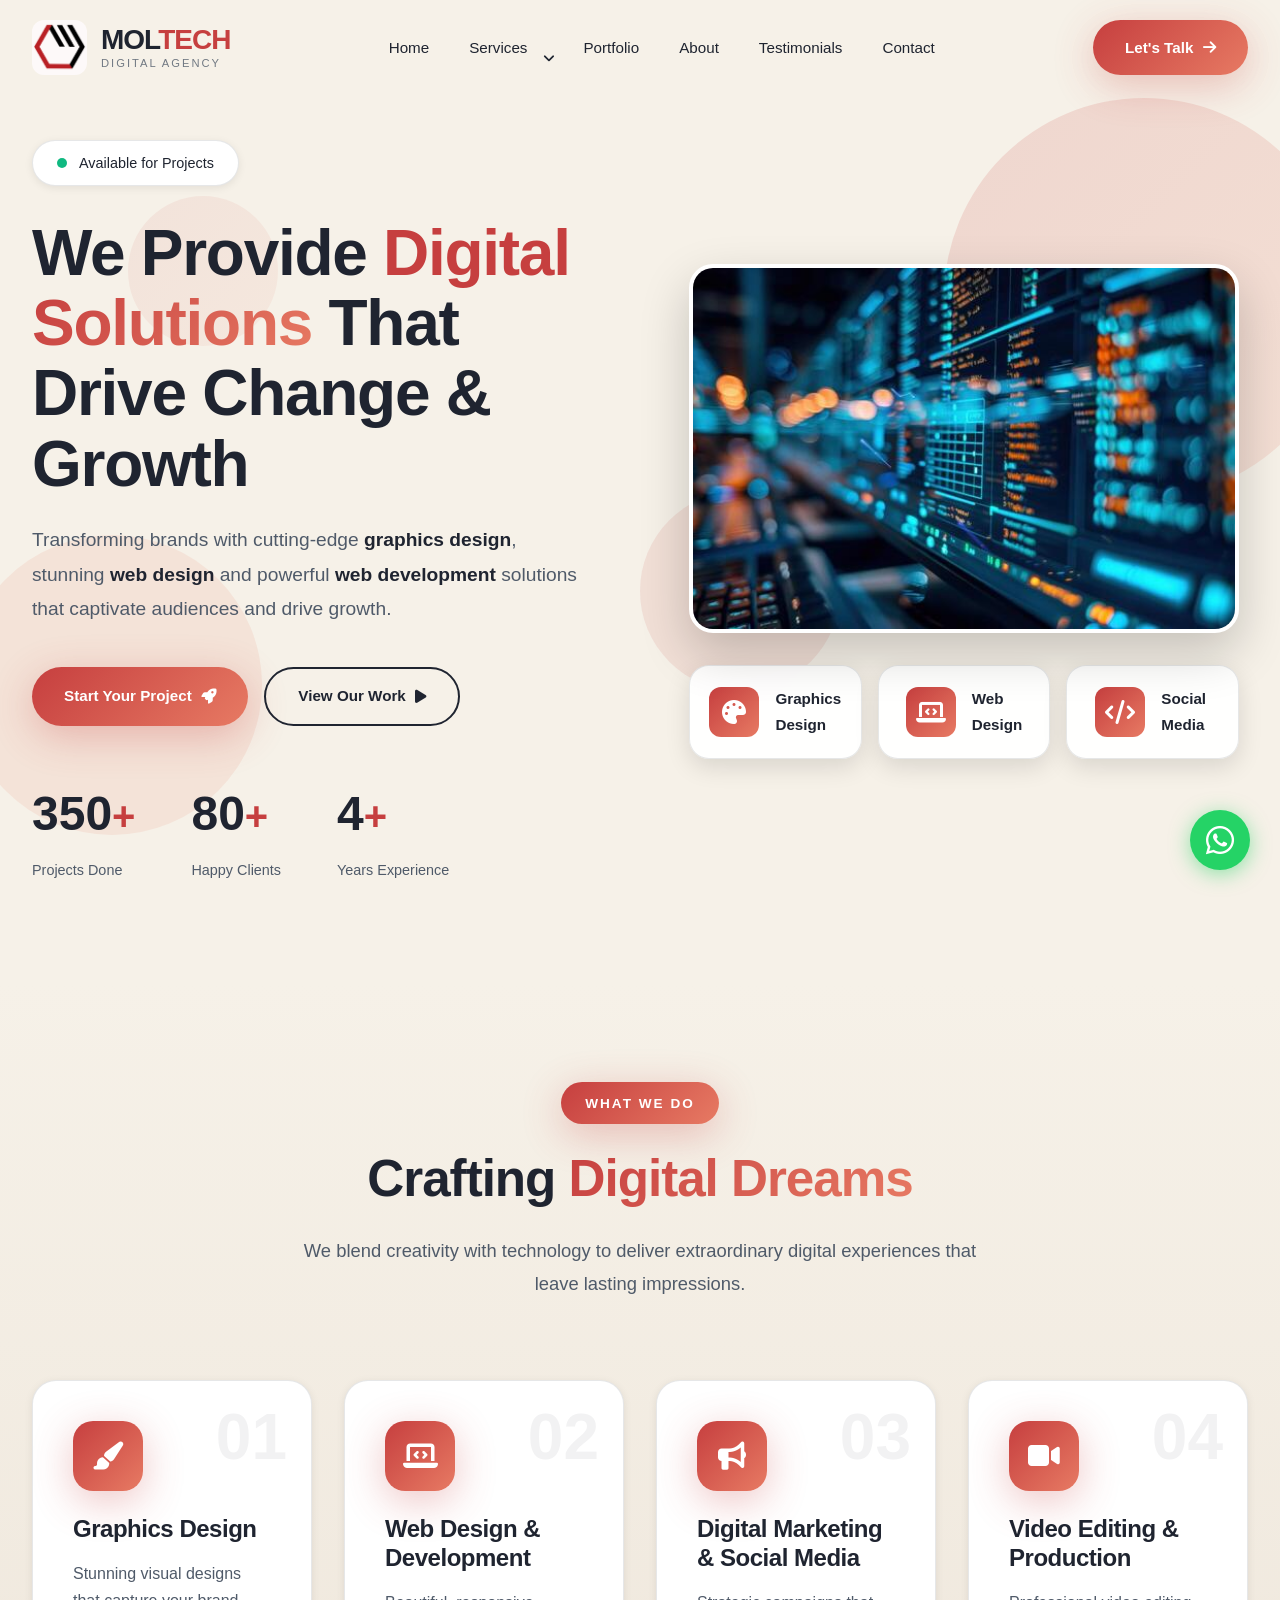
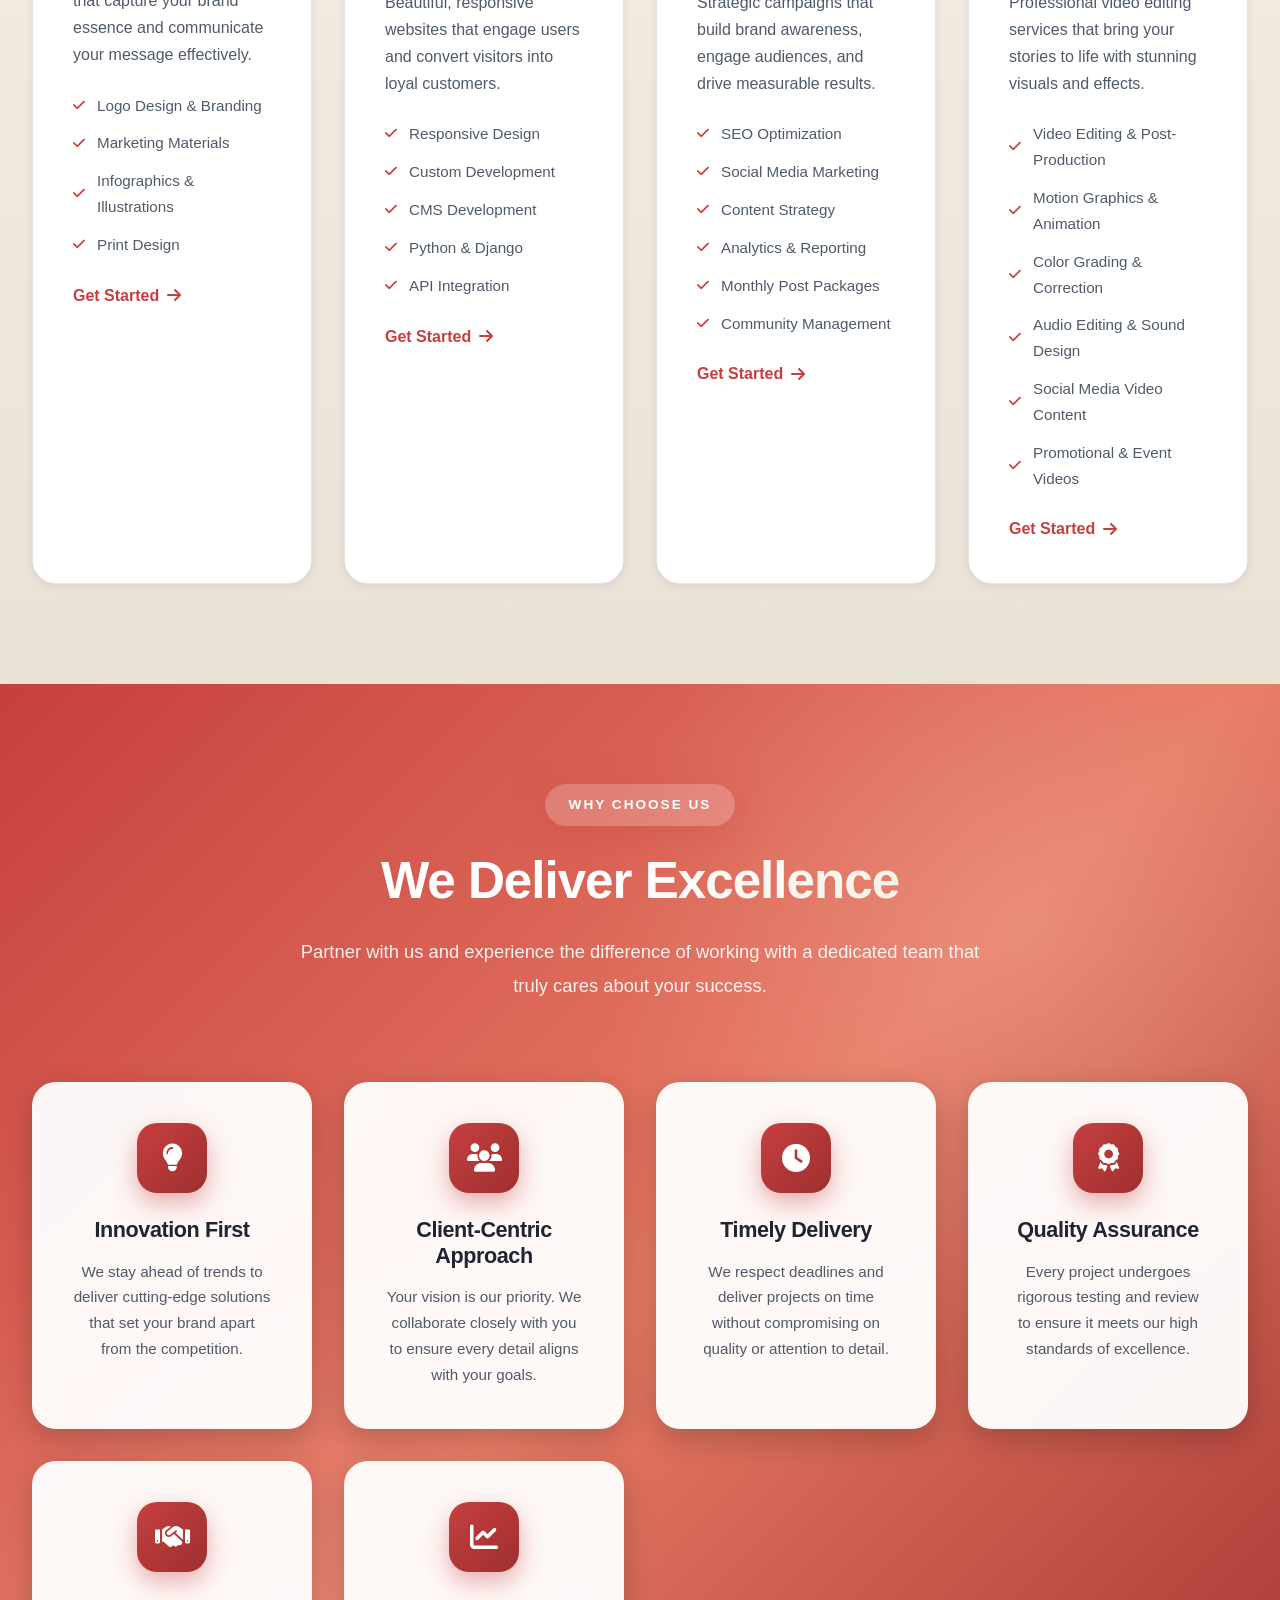
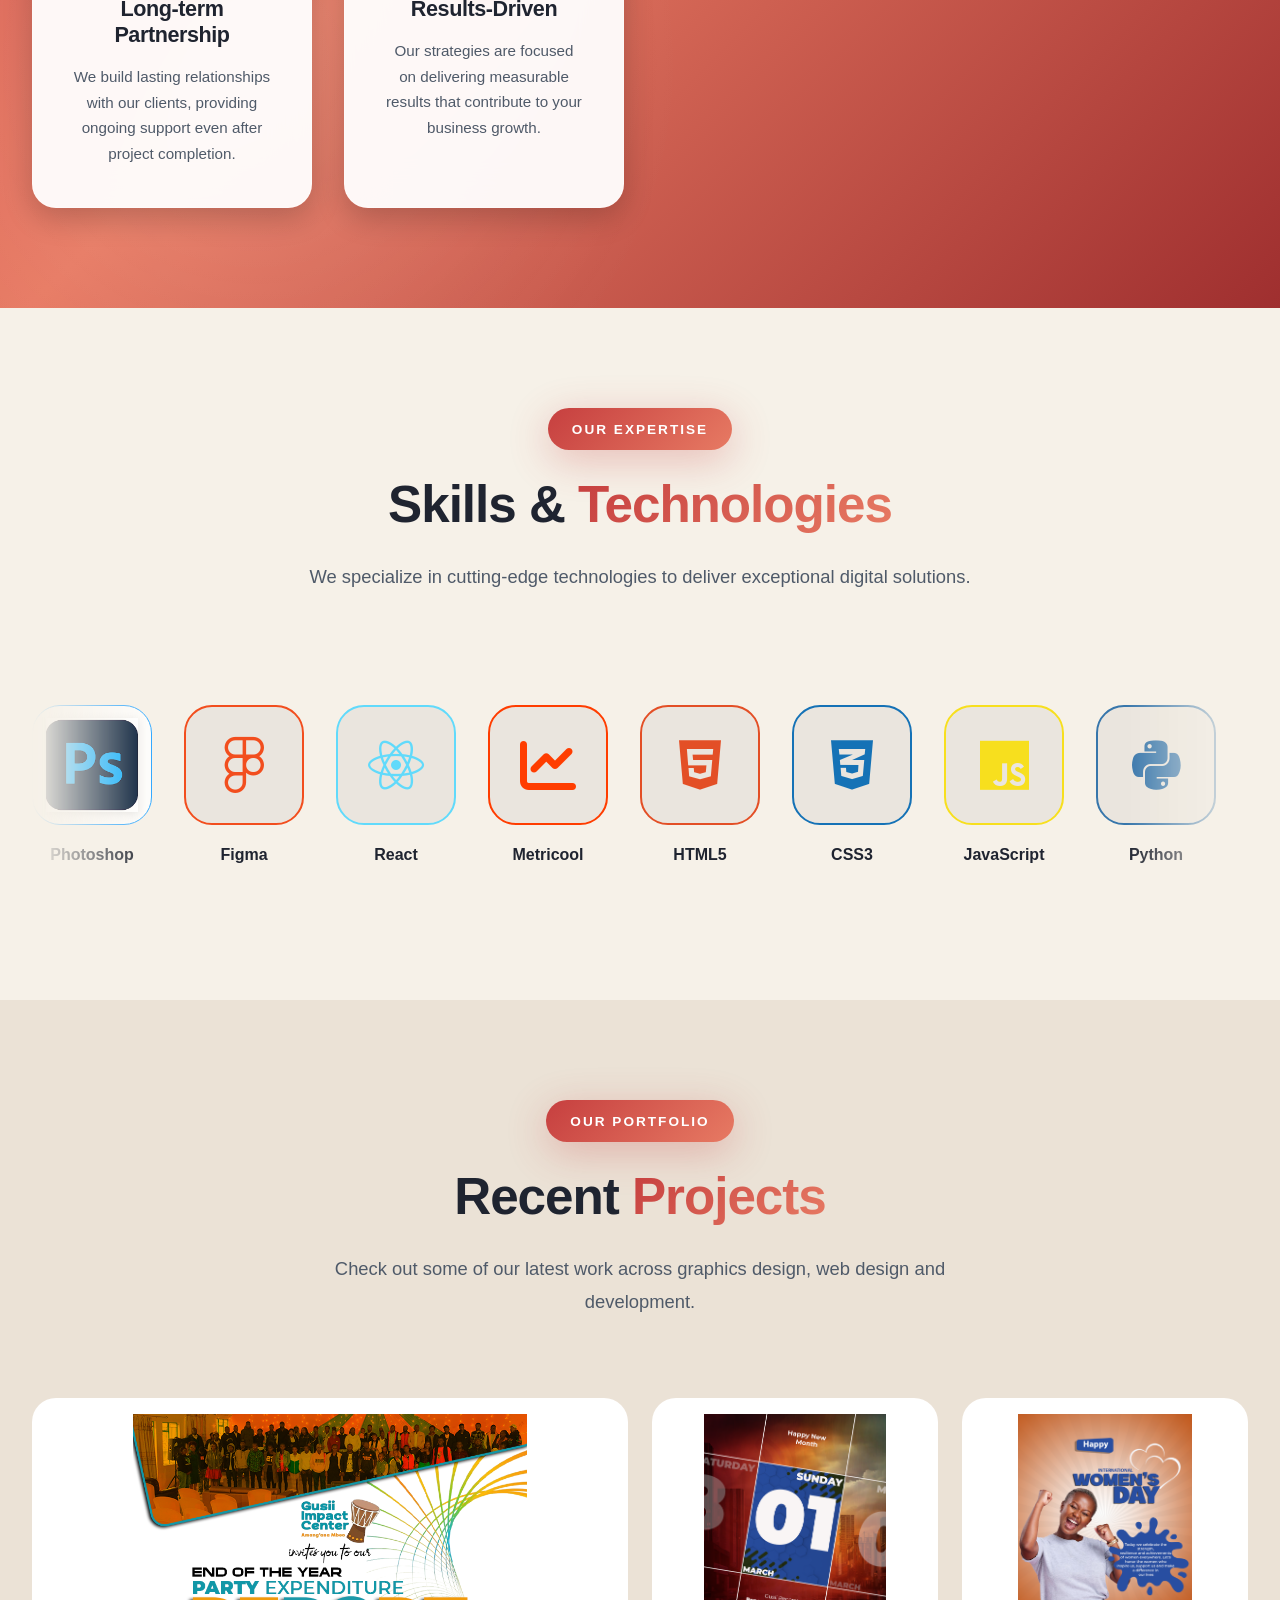
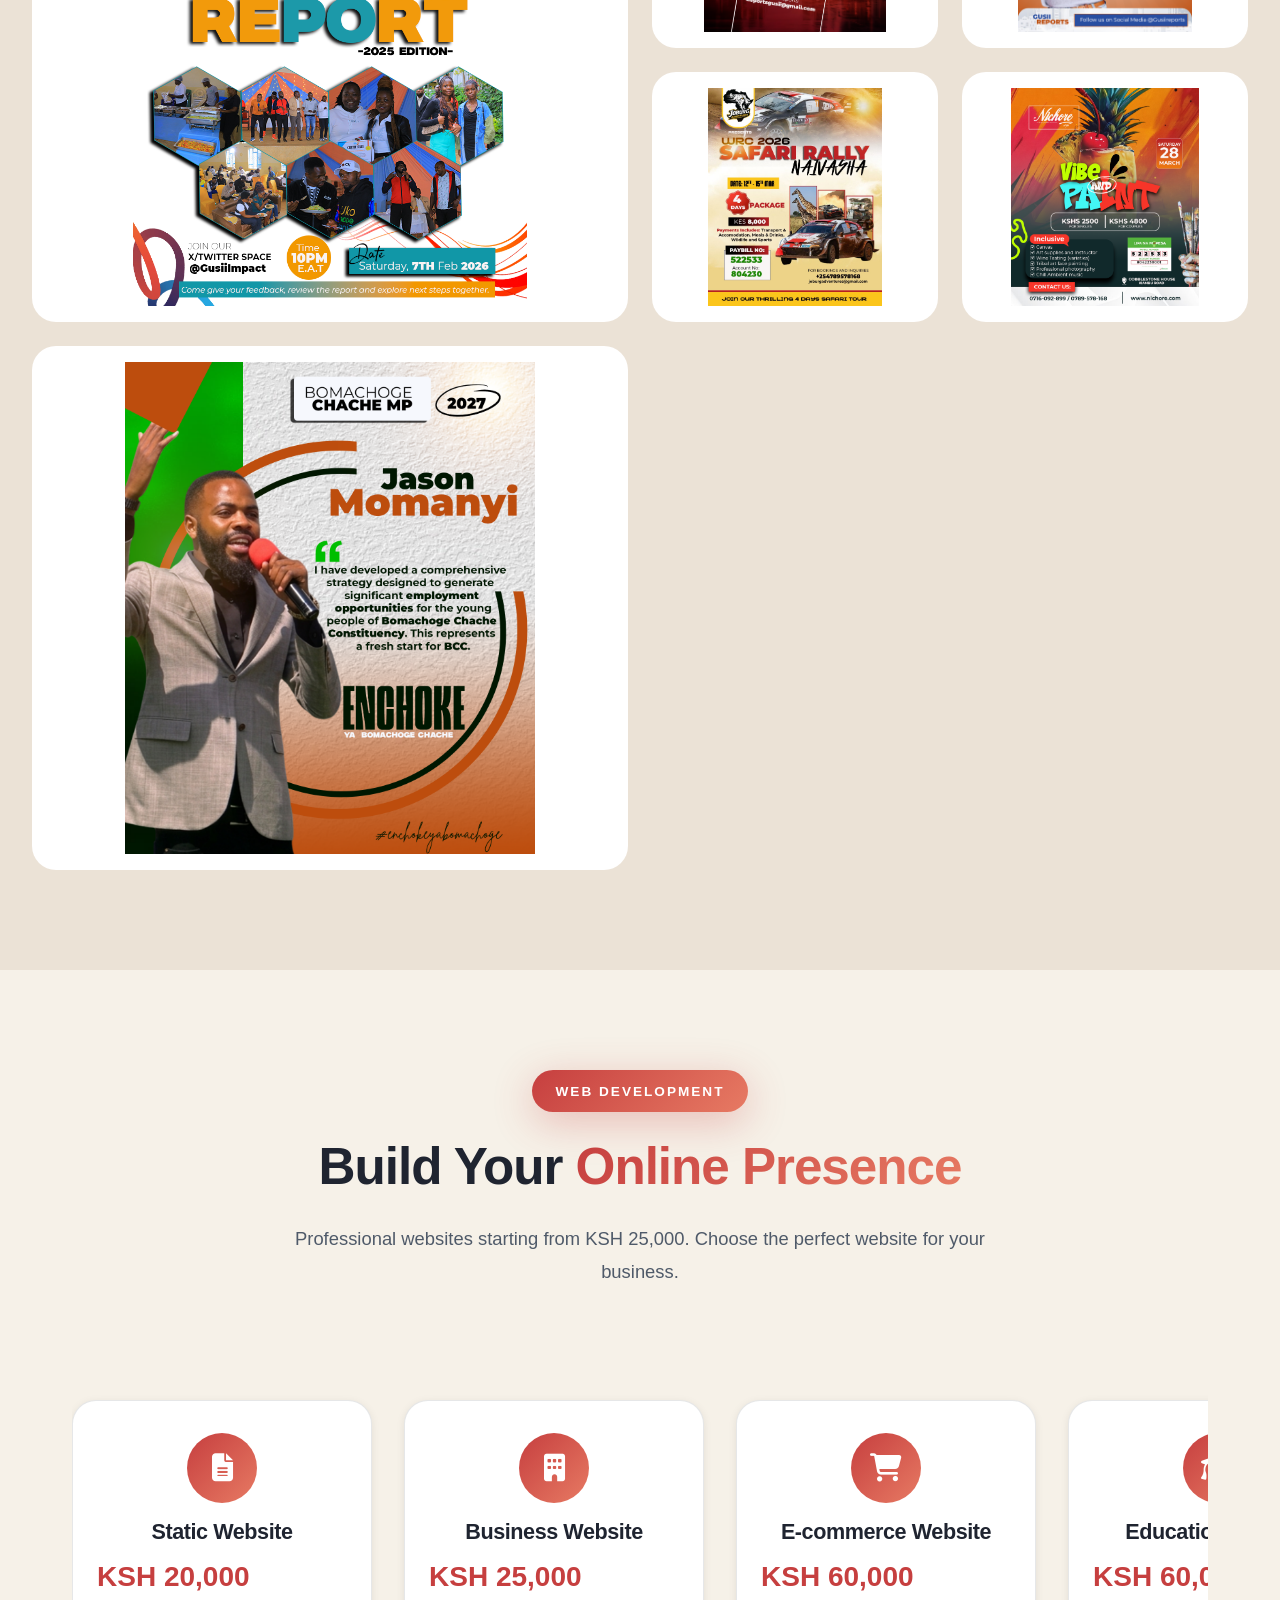
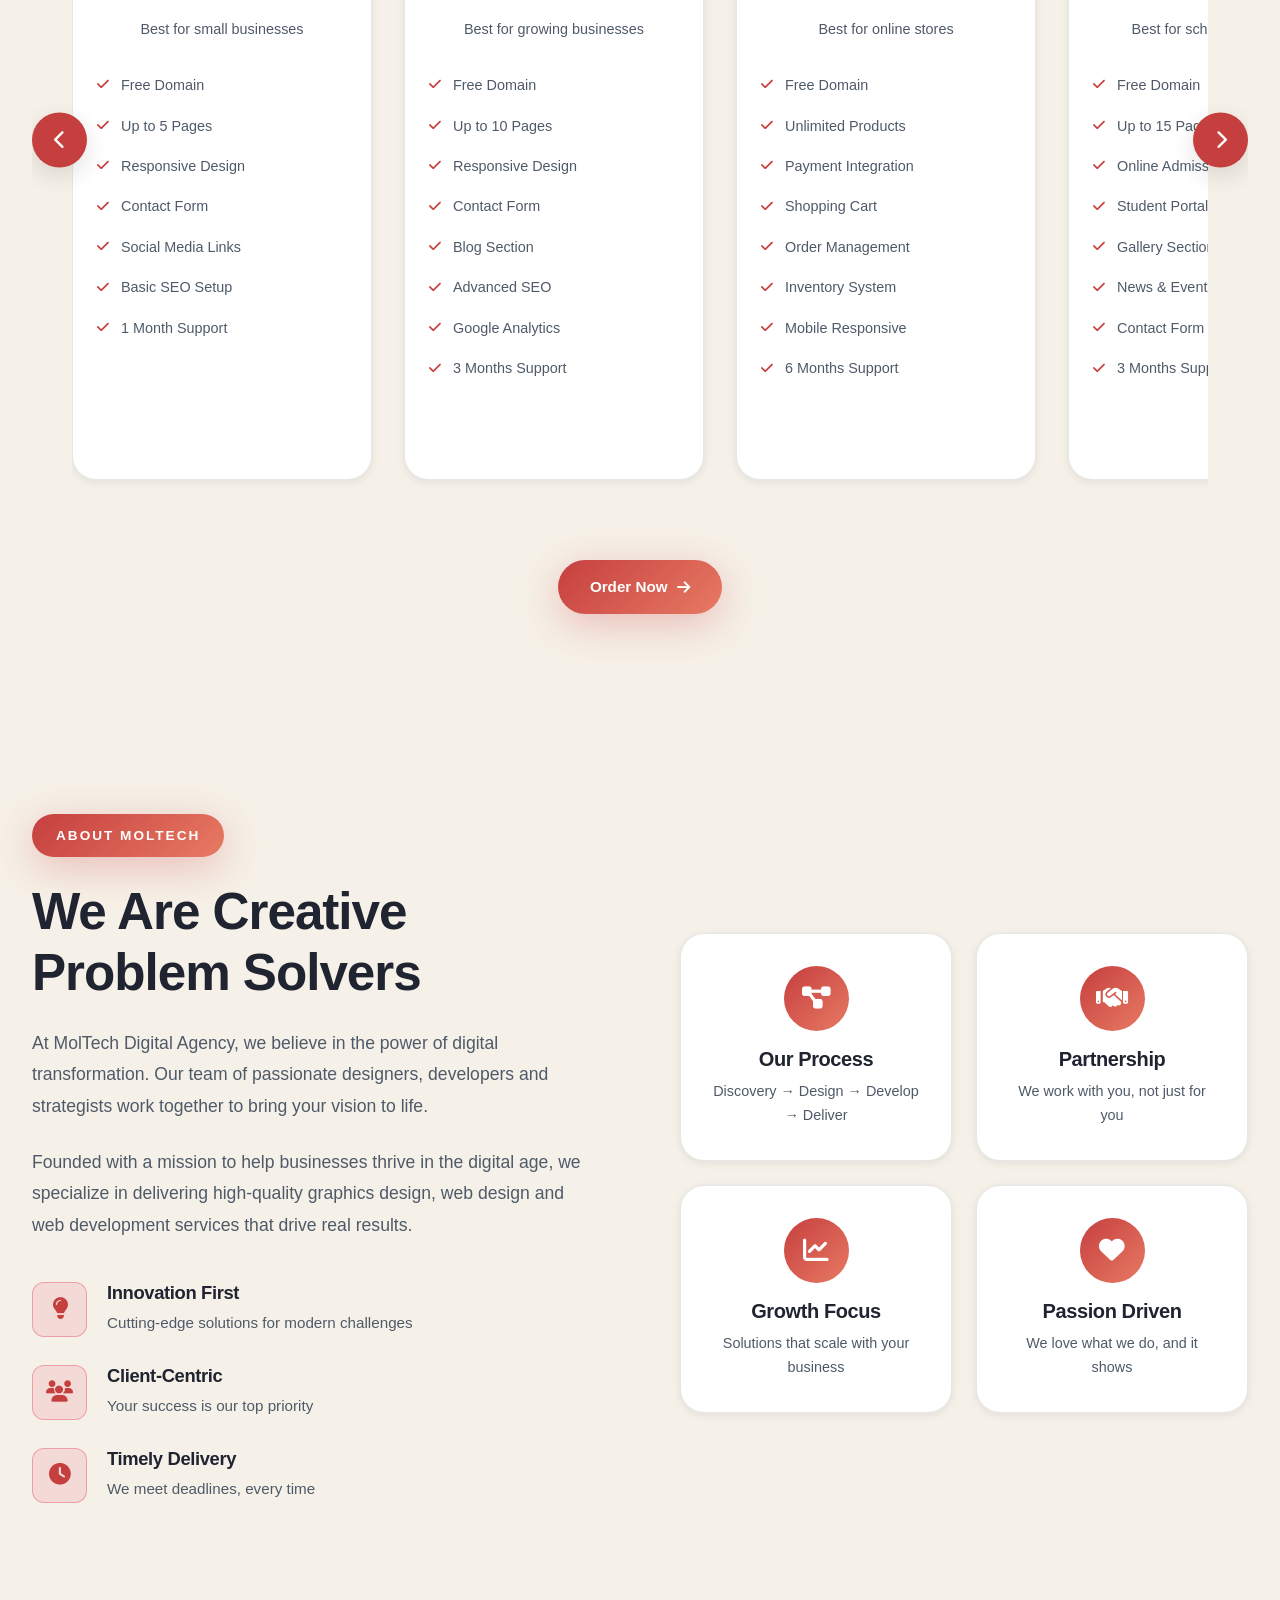
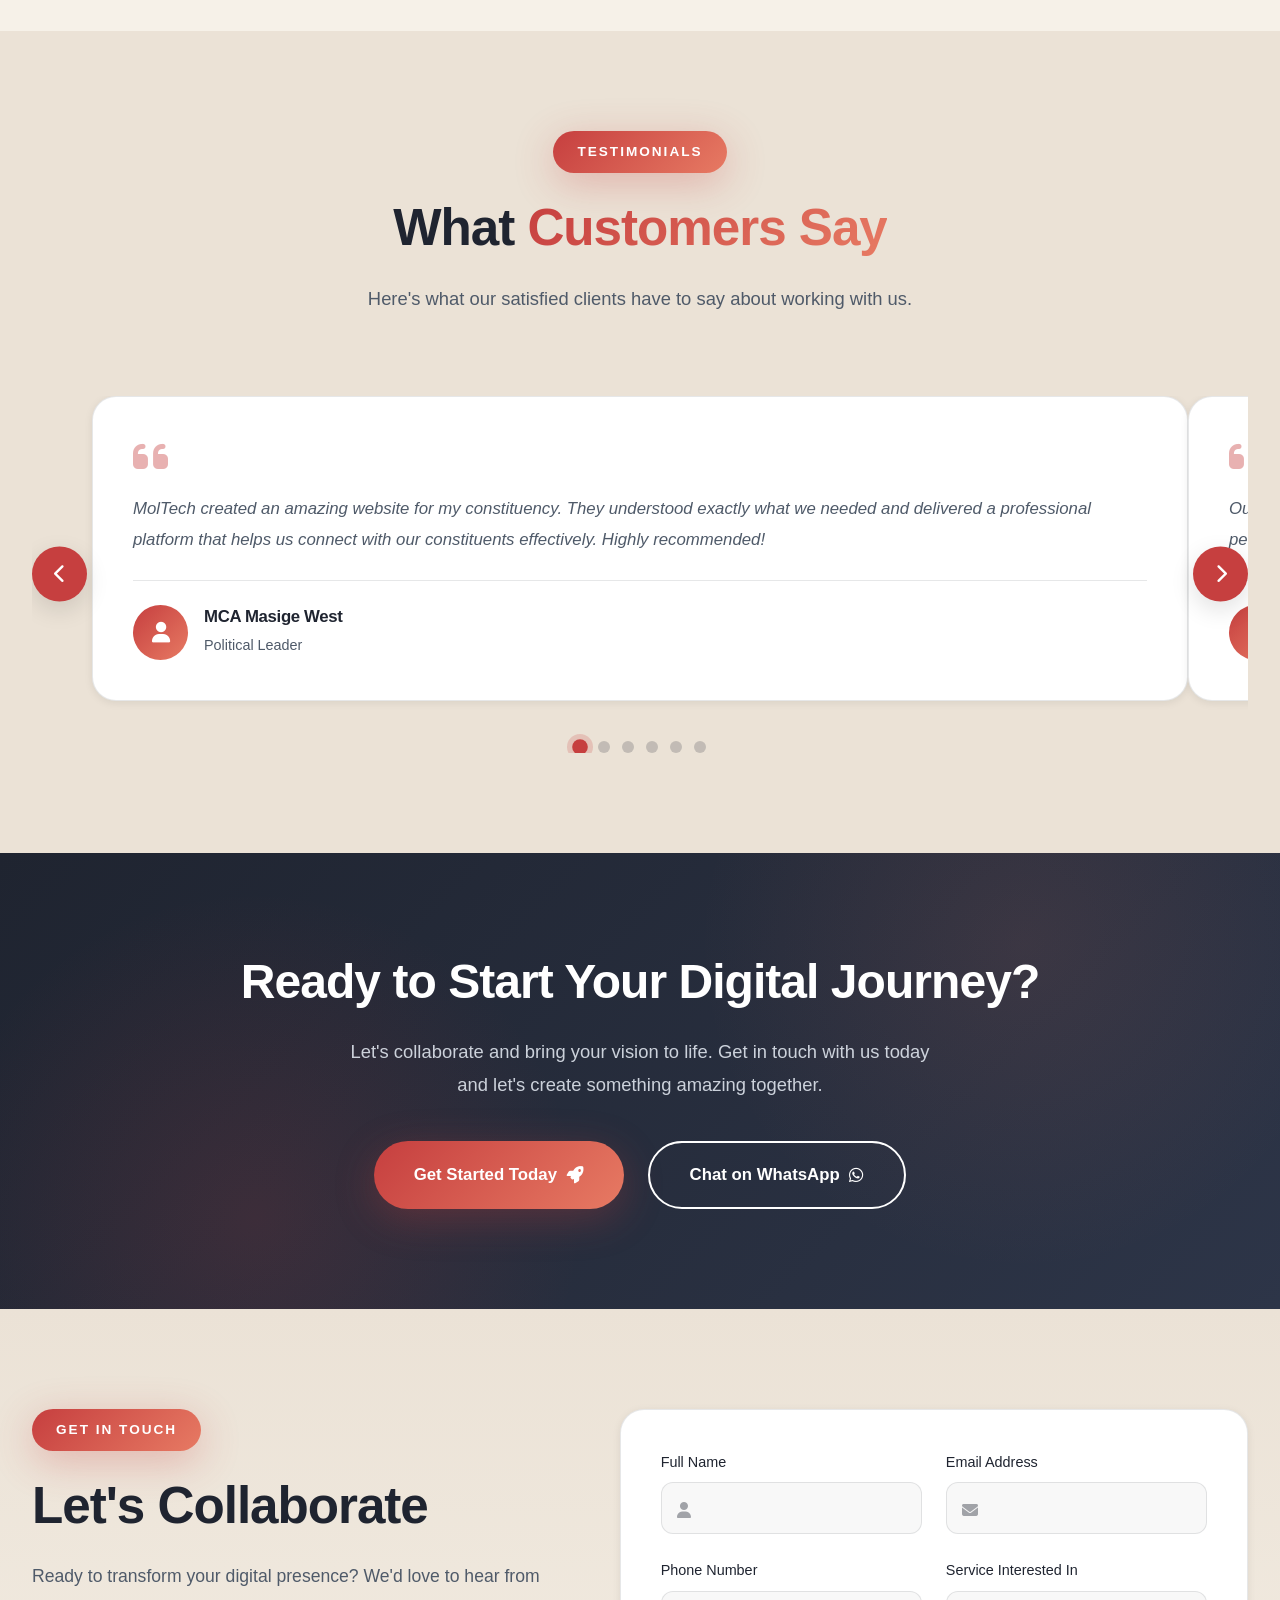
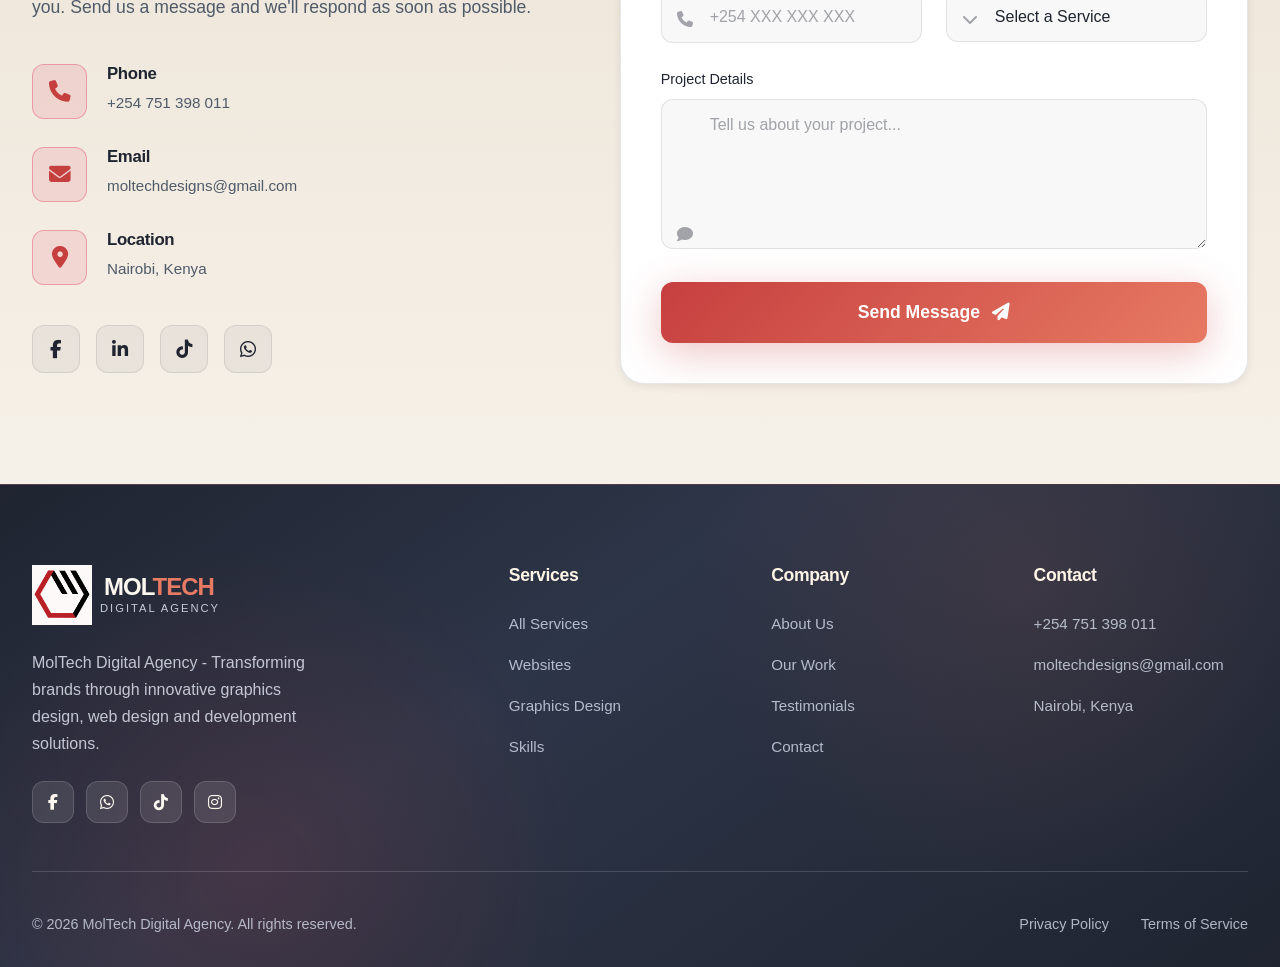
==== commit 732a63bc: "Fix mobile nav dropdown display and toggle behavior" ====
--- a/index.html
+++ b/index.html
@@ -52,14 +52,20 @@
                 </span>
             </a>
             <ul class="nav-links" id="primary-navigation">
-                <li><a href="#home" class="nav-link"><span>Home</span><span class="nav-line"></span></a></li>
-                <li><a href="#services" class="nav-link"><span>Services</span><span class="nav-line"></span></a></li>
-                <li><a href="#social-media" class="nav-link"><span>Social Media</span><span class="nav-line"></span></a></li>
-                <li><a href="#websites" class="nav-link"><span>Web Dev</span><span class="nav-line"></span></a></li>
-                <li><a href="#designs" class="nav-link"><span>Designs</span><span class="nav-line"></span></a></li>
-                <li><a href="#skills" class="nav-link"><span>Skills</span><span class="nav-line"></span></a></li>
-                <li><a href="#about" class="nav-link"><span>About</span><span class="nav-line"></span></a></li>
-                <li><a href="#contact" class="nav-link"><span>Contact</span><span class="nav-line"></span></a></li>
+                <li><a href="index.html" class="nav-link"><span>Home</span><span class="nav-line"></span></a></li>
+                <li class="dropdown">
+                    <a href="index.html#services" class="nav-link dropdown-toggle"><span>Services</span><span class="nav-line"></span></a>
+                    <ul class="dropdown-menu">
+                        <li><a href="services/graphics-design.html">Graphics Design</a></li>
+                        <li><a href="services/web-design.html">Web Design & Development</a></li>
+                        <li><a href="services/digital-marketing.html">Digital Marketing & Social Media</a></li>
+                        <li><a href="services/video-editing.html">Video Editing & Production</a></li>
+                    </ul>
+                </li>
+                <li><a href="index.html#work" class="nav-link"><span>Portfolio</span><span class="nav-line"></span></a></li>
+                <li><a href="about.html" class="nav-link"><span>About</span><span class="nav-line"></span></a></li>
+                <li><a href="index.html#testimonials" class="nav-link"><span>Testimonials</span><span class="nav-line"></span></a></li>
+                <li><a href="index.html#contact" class="nav-link"><span>Contact</span><span class="nav-line"></span></a></li>
                 <li class="nav-cta-mobile">
                     <a href="https://wa.me/254751398011?text=Hello%20Moltech,%20I%20would%20like%20to%20discuss%20a%20project%20with%20you." class="cta-button" target="_blank">
                         <span>Let's Talk</span>
@@ -71,7 +77,7 @@
                 <span>Let's Talk</span>
                 <i class="fas fa-arrow-right"></i>
             </a>
-                    <button class="mobile-toggle" aria-label="Toggle menu" aria-expanded="false" aria-controls="primary-navigation">
+            <button class="mobile-toggle" aria-label="Toggle menu" aria-expanded="false" aria-controls="primary-navigation">
                 <span></span>
                 <span></span>
                 <span></span>
@@ -81,6 +87,12 @@
 
     <!-- Hero Section -->
     <section id="home" class="hero">
+        <div class="hero-bg-shapes">
+            <div class="shape shape-1"></div>
+            <div class="shape shape-2"></div>
+            <div class="shape shape-3"></div>
+            <div class="shape shape-4"></div>
+        </div>
         <div class="container">
             <div class="hero-content">
                 <div class="hero-text">
@@ -89,12 +101,12 @@
                         <span>Available for Projects</span>
                     </div>
                     <h1 class="hero-title">
-                        We <span class="highlight">Create</span><br>
-                        Digital<br>
-                        <span class="gradient-text">Dreams </span>
+                        We Provide <span class="highlight">Digital</span><br>
+                        <span class="gradient-text">Solutions</span> That<br>
+                        Drive Change & Growth
                     </h1>
                     <p class="hero-description">
-                        Transforming brands with cutting-edge <strong>graphics design</strong>, stunning <strong>web design</strong> and powerful <strong>web development</strong> solutions that captivate and convert.
+                        Transforming brands with cutting-edge <strong>graphics design</strong>, stunning <strong>web design</strong> and powerful <strong>web development</strong> solutions that captivate audiences and drive growth.
                     </p>
                     <div class="hero-buttons">
                         <a href="#contact" class="cta-button primary">
@@ -122,31 +134,27 @@
                     </div>
                 </div>
                 <div class="hero-visual">
-                    <div class="hero-image">
-                        <img src="images/data center.jpg" alt="Data Center" loading="lazy" decoding="async">
-                    </div>
-                    <div class="hero-badges">
-                        <div class="visual-card card-1">
-                            <div class="card-icon"><i class="fas fa-palette"></i></div>
-                            <span>Graphics Design</span>
-                        </div>
-                        <div class="visual-card card-2">
-                            <div class="card-icon"><i class="fas fa-laptop-code"></i></div>
-                            <span>Web Design</span>
-                        </div>
-                        <div class="visual-card card-3">
-                            <div class="card-icon"><i class="fas fa-code"></i></div>
-                            <span>Development</span>
-                        </div>
-                    </div>
-                    <div class="floating-shapes">
-                        <div class="float-shape s1"></div>
-                        <div class="float-shape s2"></div>
-                        <div class="float-shape s3"></div>
-                    </div>
-                </div>
-            </div>
-        </div>
+                    <div class="hero-image-wrapper">
+                        <div class="hero-image">
+                            <img src="images/data center.jpg" alt="Data Center" loading="lazy" decoding="async">
+                        </div>
+                        <div class="hero-badges">
+                            <div class="visual-card card-1">
+                                <div class="card-icon"><i class="fas fa-palette"></i></div>
+                                <span>Graphics Design</span>
+                            </div>
+                            <div class="visual-card card-2">
+                                <div class="card-icon"><i class="fas fa-laptop-code"></i></div>
+                                <span>Web Design</span>
+                            </div>
+                            <div class="visual-card card-3">
+                                <div class="card-icon"><i class="fas fa-code"></i></div>
+                                <span>Social Media</span>
+                            </div>
+                        </div>
+                    </div>
+                </div>
+            </div>
         </div>
     </section>
 
@@ -192,28 +200,12 @@
                     </ul>
                     <a href="#contact" class="service-link">Get Started <i class="fas fa-arrow-right"></i></a>
                 </div>
-                <div class="service-card" id="ui-ux-design">
-                    <div class="service-glow"></div>
-                    <div class="service-icon">
-                        <i class="fas fa-pen-nib"></i>
-                    </div>
-                    <div class="service-number">03</div>
-                    <h3>UI/UX Design</h3>
-                    <p>Intuitive interfaces and exceptional user experiences that delight users and drive engagement.</p>
-                    <ul class="service-features">
-                        <li><i class="fas fa-check"></i> User Research</li>
-                        <li><i class="fas fa-check"></i> Interface Design</li>
-                        <li><i class="fas fa-check"></i> Usability Testing</li>
-                        <li><i class="fas fa-check"></i> Design Systems</li>
-                    </ul>
-                    <a href="#contact" class="service-link">Get Started <i class="fas fa-arrow-right"></i></a>
-                </div>
                 <div class="service-card" id="digital-marketing">
                     <div class="service-glow"></div>
                     <div class="service-icon">
                         <i class="fas fa-bullhorn"></i>
                     </div>
-                    <div class="service-number">04</div>
+                    <div class="service-number">03</div>
                     <h3>Digital Marketing & Social Media</h3>
                     <p>Strategic campaigns that build brand awareness, engage audiences, and drive measurable results.</p>
                     <ul class="service-features">
@@ -231,7 +223,7 @@
                     <div class="service-icon">
                         <i class="fas fa-video"></i>
                     </div>
-                    <div class="service-number">05</div>
+                    <div class="service-number">04</div>
                     <h3>Video Editing & Production</h3>
                     <p>Professional video editing services that bring your stories to life with stunning visuals and effects.</p>
                     <ul class="service-features">
@@ -248,6 +240,61 @@
         </div>
     </section>
 
+    <!-- Why Choose Us Section -->
+    <section id="why-us" class="why-us">
+        <div class="container">
+            <div class="section-header">
+                <span class="section-tag">Why Choose Us</span>
+                <h2 class="section-title">We Deliver <span class="highlight">Excellence</span></h2>
+                <p class="section-subtitle">Partner with us and experience the difference of working with a dedicated team that truly cares about your success.</p>
+            </div>
+            <div class="features-grid">
+                <div class="feature-card">
+                    <div class="feature-icon">
+                        <i class="fas fa-lightbulb"></i>
+                    </div>
+                    <h3>Innovation First</h3>
+                    <p>We stay ahead of trends to deliver cutting-edge solutions that set your brand apart from the competition.</p>
+                </div>
+                <div class="feature-card">
+                    <div class="feature-icon">
+                        <i class="fas fa-users"></i>
+                    </div>
+                    <h3>Client-Centric Approach</h3>
+                    <p>Your vision is our priority. We collaborate closely with you to ensure every detail aligns with your goals.</p>
+                </div>
+                <div class="feature-card">
+                    <div class="feature-icon">
+                        <i class="fas fa-clock"></i>
+                    </div>
+                    <h3>Timely Delivery</h3>
+                    <p>We respect deadlines and deliver projects on time without compromising on quality or attention to detail.</p>
+                </div>
+                <div class="feature-card">
+                    <div class="feature-icon">
+                        <i class="fas fa-award"></i>
+                    </div>
+                    <h3>Quality Assurance</h3>
+                    <p>Every project undergoes rigorous testing and review to ensure it meets our high standards of excellence.</p>
+                </div>
+                <div class="feature-card">
+                    <div class="feature-icon">
+                        <i class="fas fa-handshake"></i>
+                    </div>
+                    <h3>Long-term Partnership</h3>
+                    <p>We build lasting relationships with our clients, providing ongoing support even after project completion.</p>
+                </div>
+                <div class="feature-card">
+                    <div class="feature-icon">
+                        <i class="fas fa-chart-line"></i>
+                    </div>
+                    <h3>Results-Driven</h3>
+                    <p>Our strategies are focused on delivering measurable results that contribute to your business growth.</p>
+                </div>
+            </div>
+        </div>
+    </section>
+
     <!-- Skills & Expertise Section -->
     <section id="skills" class="skills">
         <div class="container">
@@ -371,87 +418,6 @@
         </div>
     </section>
 
-    <!-- Social Media Management Section -->
-    <section id="social-media" class="social-media">
-        <div class="container">
-            <div class="section-header">
-                <span class="section-tag">Social Media Management</span>
-                <h2 class="section-title">Grow Your <span class="highlight">Online Presence</span></h2>
-                <p class="section-subtitle">Professional social media management for individuals and organizations. Choose the perfect package for your needs.</p>
-            </div>
-            <div class="pricing-grid">
-                <div class="pricing-card">
-                    <div class="pricing-header">
-                        <div class="plan-icon"><i class="fas fa-seedling"></i></div>
-                        <h3>Essential</h3>
-                        <p>Perfect for getting started</p>
-                        <div class="price">
-                            <span class="currency">KSH</span>
-                            <span class="amount">14,999</span>
-                            <span class="period">/month</span>
-                        </div>
-                    </div>
-                    <ul class="pricing-features">
-                        <li><i class="fas fa-check"></i> 1 Social Media Platform</li>
-                        <li><i class="fas fa-check"></i> 8 Posts Per Month</li>
-                        <li><i class="fas fa-check"></i> Custom Post Designs</li>
-                        <li><i class="fas fa-check"></i> Basic Hashtag Research</li>
-                        <li><i class="fas fa-check"></i> Monthly Insights Report</li>
-                        <li class="disabled"><i class="fas fa-times"></i> Stories & Reels</li>
-                        <li class="disabled"><i class="fas fa-times"></i> Community Management</li>
-                    </ul>
-                    <a href="#contact" class="pricing-btn">Get Started</a>
-                </div>
-                <div class="pricing-card">
-                    <div class="pricing-header">
-                        <div class="plan-icon"><i class="fas fa-rocket"></i></div>
-                        <h3>Customized</h3>
-                        <p>Best for growing brands</p>
-                        <div class="price">
-                            <span class="currency">KSH</span>
-                            <span class="amount">24,999</span>
-                            <span class="period">/month</span>
-                        </div>
-                    </div>
-                    <ul class="pricing-features">
-                        <li><i class="fas fa-check"></i> 2 Social Media Platforms</li>
-                        <li><i class="fas fa-check"></i> 16 Posts Per Month</li>
-                        <li><i class="fas fa-check"></i> Custom Post Designs</li>
-                        <li><i class="fas fa-check"></i> Advanced Hashtag Research</li>
-                        <li><i class="fas fa-check"></i> Bi-Weekly Insights Report</li>
-                        <li><i class="fas fa-check"></i> Stories & Reels Creation</li>
-                        <li><i class="fas fa-check"></i> Community Management</li>
-                    </ul>
-                    <a href="#contact" class="pricing-btn">Get Started</a>
-                </div>
-                <div class="pricing-card">
-                    <div class="pricing-header">
-                        <div class="plan-icon"><i class="fas fa-crown"></i></div>
-                        <h3>Premium</h3>
-                        <p>Complete social media solution</p>
-                        <div class="price">
-                            <span class="currency">KSH</span>
-                            <span class="amount">39,850</span>
-                            <span class="period">/month</span>
-                        </div>
-                    </div>
-                    <ul class="pricing-features">
-                        <li><i class="fas fa-check"></i> 4 Social Media Platforms</li>
-                        <li><i class="fas fa-check"></i> 24 Posts Per Month</li>
-                        <li><i class="fas fa-check"></i> Custom Post & Story Designs</li>
-                        <li><i class="fas fa-check"></i> Comprehensive Hashtag Strategy</li>
-                        <li><i class="fas fa-check"></i> Weekly Insights & Analytics</li>
-                        <li><i class="fas fa-check"></i> Daily Stories & Reels</li>
-                        <li><i class="fas fa-check"></i> Full Community Management</li>
-                        <li><i class="fas fa-check"></i> Content Calendar Planning</li>
-                        <li><i class="fas fa-check"></i> Competitor Analysis</li>
-                    </ul>
-                    <a href="#contact" class="pricing-btn">Get Started</a>
-                </div>
-            </div>
-        </div>
-    </section>
-
     <!-- Work Section -->
     <section id="work" class="work">
         <div class="container">
@@ -467,37 +433,7 @@
                         <div class="work-overlay">
                             <div class="work-category">Graphics Design</div>
                             <h4>GIC Report</h4>
-                            <p>Professional report design for GIC</p>
-                        </div>
-                    </div>
-                </div>
-                <div class="work-item">
-                    <div class="work-image">
-                        <img src="images/ensari mache.png" alt="Ensari Mache Design" loading="lazy" decoding="async">
-                        <div class="work-overlay">
-                            <div class="work-category">Graphics Design</div>
-                            <h4>Ensari Mache</h4>
-                            <p>Custom graphics design</p>
-                        </div>
-                    </div>
-                </div>
-                <div class="work-item">
-                    <div class="work-image">
-                        <img src="images/International Women's Day.png" alt="International Women's Day Design" loading="lazy" decoding="async">
-                        <div class="work-overlay">
-                            <div class="work-category">Graphics Design</div>
-                            <h4>International Women's Day</h4>
-                            <p>Women's Day celebration design</p>
-                        </div>
-                    </div>
-                </div>
-                <div class="work-item">
-                    <div class="work-image">
-                        <img src="images/Aspiring Leader, Politician.png" alt="Aspiring Leader Design" loading="lazy" decoding="async">
-                        <div class="work-overlay">
-                            <div class="work-category">Graphics Design</div>
-                            <h4>Aspiring Leader</h4>
-                            <p>Political leadership campaign design</p>
+                            <p>Professional report design</p>
                         </div>
                     </div>
                 </div>
@@ -513,6 +449,26 @@
                 </div>
                 <div class="work-item">
                     <div class="work-image">
+                        <img src="images/International Women's Day.png" alt="International Women's Day Design" loading="lazy" decoding="async">
+                        <div class="work-overlay">
+                            <div class="work-category">Graphics Design</div>
+                            <h4>International Women's Day</h4>
+                            <p>Celebration design</p>
+                        </div>
+                    </div>
+                </div>
+                <div class="work-item">
+                    <div class="work-image">
+                        <img src="images/Safari Rally.jpeg" alt="Safari Rally Design" loading="lazy" decoding="async">
+                        <div class="work-overlay">
+                            <div class="work-category">Graphics Design</div>
+                            <h4>Safari Rally</h4>
+                            <p>Event poster design</p>
+                        </div>
+                    </div>
+                </div>
+                <div class="work-item">
+                    <div class="work-image">
                         <img src="images/Vibe and Paint.png" alt="Vibe and Paint Design" loading="lazy" decoding="async">
                         <div class="work-overlay">
                             <div class="work-category">Graphics Design</div>
@@ -521,151 +477,16 @@
                         </div>
                     </div>
                 </div>
-                <div class="work-item">
+                <div class="work-item work-large">
                     <div class="work-image">
-                        <img src="images/Aspiring leader.png" alt="Aspiring Leader Design" loading="lazy" decoding="async">
+                        <img src="images/Aspiring Leader, Politician.png" alt="Aspiring Leader Design" loading="lazy" decoding="async">
                         <div class="work-overlay">
                             <div class="work-category">Graphics Design</div>
-                            <h4>Aspiring Leader</h4>
-                            <p>Leadership campaign design</p>
-                        </div>
-                    </div>
-                </div>
-                <div class="work-item">
-                    <div class="work-image">
-                        <img src="images/FRONT.png" alt="Front Design" loading="lazy" decoding="async">
-                        <div class="work-overlay">
-                            <div class="work-category">Graphics Design</div>
-                            <h4> Real Estate Business card</h4>
-                            <p>Creative promotional design</p>
-                        </div>
-                    </div>
-                </div>
-                <div class="work-item">
-                    <div class="work-image">
-                        <img src="images/Jason Easter.png" alt="Jason Easter Design" loading="lazy" decoding="async">
-                        <div class="work-overlay">
-                            <div class="work-category">Graphics Design</div>
-                            <h4> Easter Poster Design</h4>
-                            <p>Seasonal campaign visual</p>
-                        </div>
-                    </div>
-                </div>
-                <div class="work-item">
-                    <div class="work-image">
-                        <img src="images/Mt. Longonot Hike - Joburg Adventures.png" alt="Mt Longonot Hike - Joburg Adventures Design" loading="lazy" decoding="async">
-                        <div class="work-overlay">
-                            <div class="work-category">Graphics Design</div>
-                            <h4>Mt Longonot Hike - Joburg Adventures</h4>
-                            <p>Adventure event flyer design</p>
-                        </div>
-                    </div>
-                </div>
-                <div class="work-item">
-                    <div class="work-image">
-                        <img src="images/Malindi Summertime.png" alt="Malindi Summertime Design" loading="lazy" decoding="async">
-                        <div class="work-overlay">
-                            <div class="work-category">Graphics Design</div>
-                            <h4>Malindi Summertime</h4>
-                            <p>Travel-themed promotional design</p>
-                        </div>
-                    </div>
-                </div>
-                <div class="work-item">
-                    <div class="work-image">
-                        <img src="images/Thika Technical Associate Sabbath.png" alt="Thika Technical Associate Sabbath Design" loading="lazy" decoding="async">
-                        <div class="work-overlay">
-                            <div class="work-category">Graphics Design</div>
-                            <h4>Thika Technical Associate Sabbath</h4>
-                            <p>Sabbath event poster design</p>
-                        </div>
-                    </div>
-                </div>
-                <div class="work-item">
-                    <div class="work-image">
-                        <img src="images/Prayer Session.png" alt="Prayer Session Design" loading="lazy" decoding="async">
-                        <div class="work-overlay">
-                            <div class="work-category">Graphics Design</div>
-                            <h4>Prayer Session</h4>
-                            <p>Prayer event poster design</p>
-                        </div>
-                    </div>
-                </div>
-            </div>
-        </div>
-    </section>
-
-    <!-- Our Websites Section -->
-    <section id="websites" class="websites">
-        <div class="container">
-            <div class="section-header">
-                <span class="section-tag">Our Work</span>
-                <h2 class="section-title">Websites <span class="highlight">We've Built</span></h2>
-                <p class="section-subtitle">Check out some of the websites we've developed for our clients.</p>
-            </div>
-            <div class="websites-grid">
-                <div class="website-preview-card">
-                    <a href="https://jacobbagaka.netlify.app/" target="_blank" class="website-link">
-                        <div class="website-preview-image">
-                            <div class="website-preview-content">
-                                <i class="fas fa-globe"></i>
-                                <span>jacobbagaka.netlify.app</span>
-                            </div>
-                        </div>
-                        <div class="website-preview-info">
-                            <h3>Jacob Bagaka</h3>
-                            <p>Personal portfolio website showcasing professional profile and services.</p>
-                        </div>
-                    </a>
-                </div>
-                <div class="website-preview-card">
-                    <a href="https://delvinkicks.netlify.app/" target="_blank" class="website-link">
-                        <div class="website-preview-image">
-                            <div class="website-preview-content">
-                                <i class="fas fa-shopping-bag"></i>
-                                <span>delvinkicks.netlify.app</span>
-                            </div>
-                        </div>
-                        <div class="website-preview-info">
-                            <h3>Delvin Kicks</h3>
-                            <p>E-commerce website for sneaker sales with product catalog and shopping cart.</p>
-                        </div>
-                    </a>
-                </div>
-                <div class="website-preview-card">
-                    <a href="https://www.crestmarkproperties.com/" target="_blank" class="website-link">
-                        <div class="website-preview-image">
-                            <div class="website-preview-content">
-                                <i class="fas fa-building"></i>
-                                <span>crestmarkproperties.com</span>
-                            </div>
-                        </div>
-                        <div class="website-preview-info">
-                            <h3>Crestmark Properties</h3>
-                            <p>Real estate website showcasing property listings and professional agency services.</p>
-                        </div>
-                    </a>
-                </div>
-                <div class="website-preview-card">
-                    <a href="https://joburgadventures.com/" target="_blank" class="website-link">
-                        <div class="website-preview-image">
-                            <div class="website-preview-content">
-                                <i class="fas fa-plane"></i>
-                                <span>joburgadventures.com</span>
-                            </div>
-                        </div>
-                        <div class="website-preview-info">
-                            <h3>Joburg Adventures</h3>
-                            <p>Tour & travel website highlighting adventure packages and destination experiences.</p>
-                        </div>
-                    </a>
-                </div>
-            </div>
-            <div class="websites-cta">
-                <a href="#contact" class="cta-button primary">
-                    <span>Want a Similar Website?</span>
-                    <i class="fas fa-arrow-right"></i>
-                </a>
+                            <h4>Aspiring Leader Campaign</h4>
+                            <p>Political campaign design</p>
+                        </div>
+                    </div>
+                </div>
             </div>
         </div>
     </section>
@@ -904,301 +725,6 @@
                     <span>Order Now</span>
                     <i class="fas fa-arrow-right"></i>
                 </a>
-            </div>
-        </div>
-    </section>
-
-    <!-- Design Gallery -->
-    <section id="designs" class="design-gallery">
-        <div class="container">
-            <div class="section-header">
-                <span class="section-tag">Our Portfolio</span>
-                <h2 class="section-title">Our <span class="highlight">Designs</span></h2>
-                <p class="section-subtitle">Browse our latest designs. Prices range from KSH 700 to KSH 2,500. We do all types of graphics including roll up banners, thumbnails, event posters, birthday cards, wedding invitations, brand designs and more.</p>
-            </div>
-            <div class="carousel-container">
-                <button class="carousel-btn prev-btn"><i class="fas fa-chevron-left"></i></button>
-                <div class="design-carousel">
-                    <div class="design-card">
-                        <div class="design-image">
-                            <img src="images/GIC Report.png" alt="GIC Report Design" loading="lazy" decoding="async">
-                        </div>
-                        <div class="design-info">
-                            <h4>GIC Report</h4>
-                            <div class="design-price-row">
-                                <span class="design-price">KSH 1,800</span>
-                                <a href="https://wa.me/254751398011?text=I want to order the GIC Report design" class="design-order">Order Now</a>
-                            </div>
-                        </div>
-                    </div>
-                    <div class="design-card">
-                        <div class="design-image">
-                            <img src="images/Vibe and Paint.png" alt="Vibe and Paint Design" loading="lazy" decoding="async">
-                        </div>
-                        <div class="design-info">
-                            <h4>Vibe and Paint</h4>
-                            <div class="design-price-row">
-                                <span class="design-price">KSH 1,500</span>
-                                <a href="https://wa.me/254751398011?text=I want to order the Vibe and Paint design" class="design-order">Order Now</a>
-                            </div>
-                        </div>
-                    </div>
-                    <div class="design-card">
-                        <div class="design-image">
-                            <img src="images/Aspiring leader.png" alt="Aspiring Leader Design" loading="lazy" decoding="async">
-                        </div>
-                        <div class="design-info">
-                            <h4>Aspiring Leader</h4>
-                            <div class="design-price-row">
-                                <span class="design-price">KSH 2,000</span>
-                                <a href="https://wa.me/254751398011?text=I want to order the Aspiring Leader design" class="design-order">Order Now</a>
-                            </div>
-                        </div>
-                    </div>
-                     <div class="design-card">
-                        <div class="design-image">
-                            <img src="images/Church Event Poster.jpg" alt="Ensari Mache Design" loading="lazy" decoding="async">
-                        </div>
-                        <div class="design-info">
-                            <h4>Church Event Poster</h4>
-                            <div class="design-price-row">
-                                <span class="design-price">KSH 1,200</span>
-                                <a href="https://wa.me/254751398011?text=I want to order the Church Event Poster design" class="design-order">Order Now</a>
-                            </div>
-                        </div>
-                    </div>
-                    <div class="design-card">
-                        <div class="design-image">
-                            <img src="images/International Women's Day.png" alt="International Women's Day Design" loading="lazy" decoding="async">
-                        </div>
-                        <div class="design-info">
-                            <h4>International Women's Day</h4>
-                            <div class="design-price-row">
-                                <span class="design-price">KSH 1,500</span>
-                                <a href="https://wa.me/254751398011?text=I want to order the International Women's Day design" class="design-order">Order Now</a>
-                            </div>
-                        </div>
-                    </div>
-                    <div class="design-card">
-                        <div class="design-image">
-                            <img src="images/Aspiring Leader, Politician.png" alt="Aspiring Leader Design" loading="lazy" decoding="async">
-                        </div>
-                        <div class="design-info">
-                            <h4>Aspiring Leader</h4>
-                            <div class="design-price-row">
-                                <span class="design-price">KSH 2,000</span>
-                                <a href="https://wa.me/254751398011?text=I want to order the Aspiring Leader design" class="design-order">Order Now</a>
-                            </div>
-                        </div>
-                    </div>
-                     <div class="design-card">
-                        <div class="design-image">
-                            <img src="images/Graduation Poster.jpeg" alt="Graduation Poster Design" loading="lazy" decoding="async">
-                        </div>
-                        <div class="design-info">
-                            <h4>Graduation Poster</h4>
-                            <div class="design-price-row">
-                                <span class="design-price">KSH 1,500</span>
-                                <a href="https://wa.me/254751398011?text=I want to order the Graduation Poster design" class="design-order">Order Now</a>
-                            </div>
-                        </div>
-                    </div>
-                    <div class="design-card">
-                        <div class="design-image">
-                            <img src="images/Social Media Flyer.png" alt="Social Media Flyer Design" loading="lazy" decoding="async">
-                        </div>
-                        <div class="design-info">
-                            <h4>Social Media Flyer</h4>
-                            <div class="design-price-row">
-                                <span class="design-price">KSH 800</span>
-                                <a href="https://wa.me/254751398011?text=I want to order the Social Media Flyer design" class="design-order">Order Now</a>
-                            </div>
-                        </div>
-                    </div>
-                    <div class="design-card">
-                        <div class="design-image">
-                            <img src="images/GIC Party.jpg" alt="GIC Party Design" loading="lazy" decoding="async">
-                        </div>
-                        <div class="design-info">
-                            <h4>Event/Party Flyer</h4>
-                            <div class="design-price-row">
-                                <span class="design-price">KSH 1,400</span>
-                                <a href="https://wa.me/254751398011?text=I want to order the Event/Party Flyer design" class="design-order">Order Now</a>
-                            </div>
-                        </div>
-                    </div>
-                    <div class="design-card">
-                        <div class="design-image">
-                            <img src="images/Enviromental Day.jpeg" alt="Environmental Day Design" loading="lazy" decoding="async">
-                        </div>
-                        <div class="design-info">
-                            <h4>Environmental Day Poster</h4>
-                            <div class="design-price-row">
-                                <span class="design-price">KSH 1,000</span>
-                                <a href="https://wa.me/254751398011?text=I want to order the Environmental Day Poster design" class="design-order">Order Now</a>
-                            </div>
-                        </div>
-                    </div>
-                    <div class="design-card">
-                        <div class="design-image">
-                            <img src="images/Safari Rally.jpeg" alt="Safari Rally Design" loading="lazy" decoding="async">
-                        </div>
-                        <div class="design-info">
-                            <h4>Safari Rally</h4>
-                            <div class="design-price-row">
-                                <span class="design-price">KSH 1,400</span>
-                                <a href="https://wa.me/254751398011?text=I want to order the Safari Rally design" class="design-order">Order Now</a>
-                            </div>
-                        </div>
-                    </div>
-                    <div class="design-card">
-                        <div class="design-image">
-                            <img src="images/ensari mache.png" alt="Ensari Mache Design" loading="lazy" decoding="async">
-                        </div>
-                        <div class="design-info">
-                            <h4>Happy New Month flyer</h4>
-                            <div class="design-price-row">
-                                <span class="design-price">KSH 1,500</span>
-                                <a href="https://wa.me/254751398011?text=I want to order the Happy New Month flyer design" class="design-order">Order Now</a>
-                            </div>
-                        </div>
-                    </div>
-                    <div class="design-card">
-                        <div class="design-image">
-                            <img src="images/OMOCHOKORO.png" alt="OMOCHOKORO Design" loading="lazy" decoding="async">
-                        </div>
-                        <div class="design-info">
-                            <h4>Politician Campaign flyer</h4>
-                            <div class="design-price-row">
-                                <span class="design-price">KSH 2,000</span>
-                                <a href="https://wa.me/254751398011?text=I want to order the Politician Campaign flyer design" class="design-order">Order Now</a>
-                            </div>
-                        </div>
-                    </div>
-                    <div class="design-card">
-                        <div class="design-image">
-                            <img src="images/birthday.png" alt="Birthday Design" loading="lazy" decoding="async">
-                        </div>
-                        <div class="design-info">
-                            <h4>Birthday Card</h4>
-                            <div class="design-price-row">
-                                <span class="design-price">KSH 700</span>
-                                <a href="https://wa.me/254751398011?text=I want to order the Birthday Card design" class="design-order">Order Now</a>
-                            </div>
-                        </div>
-                    </div>
-                    <div class="design-card">
-                        <div class="design-image">
-                            <img src="images/happy new month.png" alt="Happy New Month Design" loading="lazy" decoding="async">
-                        </div>
-                        <div class="design-info">
-                            <h4>Social Media Post</h4>
-                            <div class="design-price-row">
-                                <span class="design-price">KSH 1,000</span>
-                                <a href="https://wa.me/254751398011?text=I want to order the Social Media Post design" class="design-order">Order Now</a>
-                            </div>
-                        </div>
-                    </div>
-                    <div class="design-card">
-                        <div class="design-image">
-                            <img src="images/Asanyo congratulations KCSE.png" alt="Asanyo KCSE Design" loading="lazy" decoding="async">
-                        </div>
-                        <div class="design-info">
-                            <h4>Congratulatory poster</h4>
-                            <div class="design-price-row">
-                                <span class="design-price">KSH 1,500</span>
-                                <a href="https://wa.me/254751398011?text=I want to order the Congratulatory poster design" class="design-order">Order Now</a>
-                            </div>
-                        </div>
-                    </div>
-                    
-                    <div class="design-card">
-                        <div class="design-image">
-                            <img src="images/Homecoming Tournament.png" alt="Homecoming Tournament Design" loading="lazy" decoding="async">
-                        </div>
-                        <div class="design-info">
-                            <h4>Homecoming Tournament</h4>
-                            <div class="design-price-row">
-                                <span class="design-price">KSH 2,200</span>
-                                <a href="https://wa.me/254751398011?text=I want to order the Homecoming Tournament design" class="design-order">Order Now</a>
-                            </div>
-                        </div>
-                    </div>
-                    <div class="design-card">
-                        <div class="design-image">
-                            <img src="images/Voters Registration senstitization.png" alt="Voters Registration Design" loading="lazy" decoding="async">
-                        </div>
-                        <div class="design-info">
-                            <h4>Voters Registration</h4>
-                            <div class="design-price-row">
-                                <span class="design-price">KSH 2,500</span>
-                                <a href="https://wa.me/254751398011?text=I want to order the Voters Registration design" class="design-order">Order Now</a>
-                            </div>
-                        </div>
-                    </div>
-                    <div class="design-card">
-                        <div class="design-image">
-                            <img src="images/Nature Trail Walk.png" alt="Nature Trail Walk Design" loading="lazy" decoding="async">
-                        </div>
-                        <div class="design-info">
-                            <h4>Nature Trail Walk</h4>
-                            <div class="design-price-row">
-                                <span class="design-price">KSH 1,200</span>
-                                <a href="https://wa.me/254751398011?text=I want to order the Nature Trail Walk design" class="design-order">Order Now</a>
-                            </div>
-                        </div>
-                    </div>
-                    <div class="design-card">
-                        <div class="design-image">
-                            <img src="images/FRONT.png" alt="Front Design" loading="lazy" decoding="async">
-                        </div>
-                        <div class="design-info">
-                            <h4>Real Estate Business Card</h4>
-                            <div class="design-price-row">
-                                <span class="design-price">KSH 1,500</span>
-                                <a href="https://wa.me/254751398011?text=I want to order the Real Estate Business Card design" class="design-order">Order Now</a>
-                            </div>
-                        </div>
-                    </div>
-                    <div class="design-card">
-                        <div class="design-image">
-                            <img src="images/Jason Easter.png" alt="Jason Easter Design" loading="lazy" decoding="async">
-                        </div>
-                        <div class="design-info">
-                            <h4> Easter Poster Design</h4>
-                            <div class="design-price-row">
-                                <span class="design-price">KSH 1,500</span>
-                                <a href="https://wa.me/254751398011?text=I want to order the Easter Poster Design" class="design-order">Order Now</a>
-                            </div>
-                        </div>
-                    </div>
-                    <div class="design-card">
-                        <div class="design-image">
-                            <img src="images/Mt. Longonot Hike - Joburg Adventures.png" alt="Mt Longonot Hike - Joburg Adventures Design" loading="lazy" decoding="async">
-                        </div>
-                        <div class="design-info">
-                            <h4>Mt longonot hike - Joburg adventures</h4>
-                            <div class="design-price-row">
-                                <span class="design-price">KSH 1,500</span>
-                                <a href="https://wa.me/254751398011?text=I want to order the Mt longonot hike - Joburg adventures design" class="design-order">Order Now</a>
-                            </div>
-                        </div>
-                    </div>
-                    <div class="design-card">
-                        <div class="design-image">
-                            <img src="images/Malindi Summertime.png" alt="Malindi Summertime Design" loading="lazy" decoding="async">
-                        </div>
-                        <div class="design-info">
-                            <h4>malindi summertime</h4>
-                            <div class="design-price-row">
-                                <span class="design-price">KSH 1,500</span>
-                                <a href="https://wa.me/254751398011?text=I want to order the malindi summertime design" class="design-order">Order Now</a>
-                            </div>
-                        </div>
-                    </div>
-                    <!--add more products as needed-->
-                </div>
-                <button class="carousel-btn next-btn"><i class="fas fa-chevron-right"></i></button>
             </div>
         </div>
     </section>
@@ -1213,28 +739,56 @@
                     <p>At MolTech Digital Agency, we believe in the power of digital transformation. Our team of passionate designers, developers and strategists work together to bring your vision to life.</p>
                     <p>Founded with a mission to help businesses thrive in the digital age, we specialize in delivering high-quality graphics design, web design and web development services that drive real results.</p>
                     <div class="about-features">
+                        <div class="about-feature">
+                            <i class="fas fa-lightbulb"></i>
+                            <div>
+                                <h4>Innovation First</h4>
+                                <p>Cutting-edge solutions for modern challenges</p>
+                            </div>
+                        </div>
+                        <div class="about-feature">
+                            <i class="fas fa-users"></i>
+                            <div>
+                                <h4>Client-Centric</h4>
+                                <p>Your success is our top priority</p>
+                            </div>
+                        </div>
+                        <div class="about-feature">
+                            <i class="fas fa-clock"></i>
+                            <div>
+                                <h4>Timely Delivery</h4>
+                                <p>We meet deadlines, every time</p>
+                            </div>
+                        </div>
                     </div>
                 </div>
                 <div class="about-visual">
                     <div class="about-card">
                         <div class="about-card-inner">
-                            <div class="about-icon"><i class="fas fa-lightbulb"></i></div>
-                            <h3>Innovation First</h3>
-                            <p>Cutting-edge solutions for modern challenges</p>
+                            <div class="about-icon"><i class="fas fa-project-diagram"></i></div>
+                            <h3>Our Process</h3>
+                            <p>Discovery → Design → Develop → Deliver</p>
                         </div>
                     </div>
                     <div class="about-card">
                         <div class="about-card-inner">
-                            <div class="about-icon"><i class="fas fa-users"></i></div>
-                            <h3>Client-Centric</h3>
-                            <p>Your success is our top priority</p>
+                            <div class="about-icon"><i class="fas fa-handshake"></i></div>
+                            <h3>Partnership</h3>
+                            <p>We work with you, not just for you</p>
                         </div>
                     </div>
                     <div class="about-card">
                         <div class="about-card-inner">
-                            <div class="about-icon"><i class="fas fa-clock"></i></div>
-                            <h3>Timely Delivery</h3>
-                            <p>We meet deadlines, every time</p>
+                            <div class="about-icon"><i class="fas fa-chart-line"></i></div>
+                            <h3>Growth Focus</h3>
+                            <p>Solutions that scale with your business</p>
+                        </div>
+                    </div>
+                    <div class="about-card">
+                        <div class="about-card-inner">
+                            <div class="about-icon"><i class="fas fa-heart"></i></div>
+                            <h3>Passion Driven</h3>
+                            <p>We love what we do, and it shows</p>
                         </div>
                     </div>
                 </div>
@@ -1334,6 +888,26 @@
                 <button class="carousel-btn carousel-btn-prev"><i class="fas fa-chevron-left"></i></button>
                 <button class="carousel-btn carousel-btn-next"><i class="fas fa-chevron-right"></i></button>
                 <div class="carousel-dots"></div>
+            </div>
+        </div>
+    </section>
+
+    <!-- CTA Section -->
+    <section id="cta" class="cta-section">
+        <div class="container">
+            <div class="cta-content">
+                <h2>Ready to Start Your <span class="highlight">Digital Journey</span>?</h2>
+                <p>Let's collaborate and bring your vision to life. Get in touch with us today and let's create something amazing together.</p>
+                <div class="cta-buttons">
+                    <a href="#contact" class="cta-button primary large">
+                        <span>Get Started Today</span>
+                        <i class="fas fa-rocket"></i>
+                    </a>
+                    <a href="https://wa.me/254751398011" class="cta-button secondary large" target="_blank">
+                        <span>Chat on WhatsApp</span>
+                        <i class="fab fa-whatsapp"></i>
+                    </a>
+                </div>
             </div>
         </div>
     </section>
@@ -1405,7 +979,6 @@
                                 <option value="graphics">Graphics Design</option>
                                 <option value="web-design">Web Design</option>
                                 <option value="web-development">Web Development</option>
-                                <option value="ui-ux">UI/UX Design</option>
                                 <option value="digital-marketing">Social Media Management</option>
                                 <option value="video-editing">Video Editing & Production</option>
                             </select>
@@ -1458,8 +1031,9 @@
                 <div class="footer-links">
                     <h4>Company</h4>
                     <ul>
-                        <li><a href="#about">About Us</a></li>
+                        <li><a href="about.html">About Us</a></li>
                         <li><a href="#work">Our Work</a></li>
+                        <li><a href="#testimonials">Testimonials</a></li>
                         <li><a href="#contact">Contact</a></li>
                     </ul>
                 </div>
@@ -1489,4 +1063,4 @@
         <i class="fab fa-whatsapp"></i>
     </a>
 </body>
-</html>
+</html>
--- a/css/style.css
+++ b/css/style.css
@@ -343,6 +343,11 @@
     border-color: var(--text-dark);
 }
 
+.cta-button.large {
+    padding: 1.1rem 2.5rem;
+    font-size: 1.05rem;
+}
+
 /* Mobile Toggle */
 .mobile-toggle {
     display: none;
@@ -376,18 +381,73 @@
     background: var(--primary-bg);
 }
 
-.hero::before {
-    content: '';
+.hero-bg-shapes {
     position: absolute;
     top: 0;
     left: 0;
     width: 100%;
     height: 100%;
-    background: 
-        radial-gradient(circle at 20% 80%, rgba(198, 63, 63, 0.08) 0%, transparent 50%),
-        radial-gradient(circle at 80% 20%, rgba(231, 122, 99, 0.08) 0%, transparent 50%);
+    pointer-events: none;
     z-index: 1;
-    pointer-events: none;
+}
+
+.shape {
+    position: absolute;
+    border-radius: 50%;
+    opacity: 0.6;
+}
+
+.shape-1 {
+    width: 400px;
+    height: 400px;
+    background: var(--gradient-primary);
+    top: 10%;
+    right: -5%;
+    animation: float 8s ease-in-out infinite;
+    opacity: 0.15;
+}
+
+.shape-2 {
+    width: 300px;
+    height: 300px;
+    background: var(--accent-light);
+    bottom: 15%;
+    left: -3%;
+    animation: float 6s ease-in-out infinite reverse;
+    opacity: 0.12;
+}
+
+.shape-3 {
+    width: 200px;
+    height: 200px;
+    background: var(--accent);
+    top: 50%;
+    left: 50%;
+    transform: translate(-50%, -50%);
+    animation: float 7s ease-in-out infinite;
+    opacity: 0.1;
+}
+
+.shape-4 {
+    width: 150px;
+    height: 150px;
+    background: var(--gradient-primary);
+    top: 20%;
+    left: 10%;
+    animation: float 9s ease-in-out infinite;
+    opacity: 0.08;
+}
+
+@keyframes float {
+    0%, 100% {
+        transform: translateY(0) rotate(0deg);
+    }
+    33% {
+        transform: translateY(-20px) rotate(5deg);
+    }
+    66% {
+        transform: translateY(20px) rotate(-5deg);
+    }
 }
 
 .hero .container {
@@ -540,9 +600,14 @@
     to { opacity: 1; }
 }
 
+.hero-image-wrapper {
+    position: relative;
+    width: 100%;
+    max-width: 550px;
+}
+
 .hero-image {
     width: 100%;
-    max-width: 550px;
     border-radius: var(--radius-lg);
     overflow: hidden;
     box-shadow: var(--shadow-lg);
@@ -613,66 +678,6 @@
     color: var(--text-dark);
     font-weight: 600;
     font-size: 0.95rem;
-}
-
-/* Floating Shapes */
-.floating-shapes {
-    position: absolute;
-    top: 0;
-    left: 0;
-    width: 100%;
-    height: 100%;
-    pointer-events: none;
-    z-index: 1;
-}
-
-.float-shape {
-    position: absolute;
-    border-radius: 50%;
-    opacity: 0.6;
-}
-
-.s1 {
-    width: 300px;
-    height: 300px;
-    background: var(--gradient-primary);
-    top: 10%;
-    right: -5%;
-    animation: float 8s ease-in-out infinite;
-    opacity: 0.15;
-}
-
-.s2 {
-    width: 200px;
-    height: 200px;
-    background: var(--accent-light);
-    bottom: 15%;
-    left: -3%;
-    animation: float 6s ease-in-out infinite reverse;
-    opacity: 0.12;
-}
-
-.s3 {
-    width: 150px;
-    height: 150px;
-    background: var(--accent);
-    top: 50%;
-    left: 50%;
-    transform: translate(-50%, -50%);
-    animation: float 7s ease-in-out infinite;
-    opacity: 0.1;
-}
-
-@keyframes float {
-    0%, 100% {
-        transform: translateY(0) rotate(0deg);
-    }
-    33% {
-        transform: translateY(-20px) rotate(5deg);
-    }
-    66% {
-        transform: translateY(20px) rotate(-5deg);
-    }
 }
 
 /* ========================================
@@ -823,6 +828,108 @@
 
 .service-link:hover {
     gap: 1rem;
+}
+
+/* ========================================
+   WHY CHOOSE US SECTION - Gradient Background
+   ======================================== */
+.why-us {
+    padding: 100px 0;
+    background: linear-gradient(135deg, #c63f3f 0%, #e77a63 50%, #9f2f2f 100%);
+    position: relative;
+    overflow: hidden;
+}
+
+.why-us::before {
+    content: '';
+    position: absolute;
+    top: 0;
+    left: 0;
+    width: 100%;
+    height: 100%;
+    background: 
+        radial-gradient(circle at 20% 80%, rgba(255, 255, 255, 0.1), transparent 30%),
+        radial-gradient(circle at 80% 20%, rgba(255, 255, 255, 0.15), transparent 30%);
+    pointer-events: none;
+}
+
+.why-us .section-tag {
+    background: rgba(255, 255, 255, 0.2);
+    backdrop-filter: blur(10px);
+    color: var(--text-light);
+}
+
+.why-us .section-title {
+    color: var(--text-light);
+}
+
+.why-us .section-title .highlight {
+    background: linear-gradient(135deg, #ffffff 0%, #f6f1e8 100%);
+    -webkit-background-clip: text;
+    -webkit-text-fill-color: transparent;
+    background-clip: text;
+}
+
+.why-us .section-subtitle {
+    color: rgba(255, 255, 255, 0.9);
+}
+
+.features-grid {
+    display: grid;
+    grid-template-columns: repeat(auto-fit, minmax(280px, 1fr));
+    gap: 2rem;
+}
+
+.feature-card {
+    background: rgba(255, 255, 255, 0.95);
+    backdrop-filter: blur(20px);
+    border: 1px solid rgba(255, 255, 255, 0.3);
+    border-radius: var(--radius-lg);
+    padding: 2.5rem;
+    text-align: center;
+    transition: all var(--transition-slow);
+    box-shadow: 0 10px 30px rgba(0, 0, 0, 0.2);
+    position: relative;
+    z-index: 1;
+}
+
+.feature-card:hover {
+    transform: translateY(-10px) scale(1.02);
+    box-shadow: 0 20px 50px rgba(0, 0, 0, 0.3);
+    border-color: rgba(255, 255, 255, 0.5);
+    background: rgba(255, 255, 255, 1);
+}
+
+.feature-icon {
+    width: 70px;
+    height: 70px;
+    background: linear-gradient(135deg, #c63f3f 0%, #9f2f2f 100%);
+    border-radius: var(--radius-md);
+    display: flex;
+    align-items: center;
+    justify-content: center;
+    margin: 0 auto 1.5rem;
+    font-size: 1.75rem;
+    color: var(--text-light);
+    transition: transform var(--transition-normal);
+    box-shadow: 0 10px 25px rgba(198, 63, 63, 0.4);
+}
+
+.feature-card:hover .feature-icon {
+    transform: scale(1.1) rotate(5deg);
+}
+
+.feature-card h3 {
+    font-size: 1.35rem;
+    margin-bottom: 1rem;
+    color: #1f2430;
+}
+
+.feature-card p {
+    color: #4f5a69;
+    font-size: 0.95rem;
+    line-height: 1.7;
+    margin: 0;
 }
 
 /* ========================================
@@ -962,199 +1069,6 @@
     .skills-track {
         gap: 1.5rem;
     }
-}
-
-/* ========================================
-   SOCIAL MEDIA PRICING - Modern Cards
-   ======================================== */
-.social-media {
-    padding: 100px 0;
-    background: linear-gradient(180deg, var(--bg-secondary) 0%, var(--primary-bg) 100%);
-}
-
-.social-media .section-subtitle {
-    max-width: 700px;
-    margin: 0 auto 4rem;
-}
-
-.pricing-grid {
-    display: grid;
-    grid-template-columns: repeat(auto-fit, minmax(300px, 1fr));
-    gap: 2rem;
-    margin-bottom: 4rem;
-}
-
-.pricing-card {
-    background: var(--text-light);
-    border: 1px solid var(--border-color);
-    border-radius: var(--radius-lg);
-    padding: 2.5rem;
-    text-align: center;
-    transition: all var(--transition-slow);
-    position: relative;
-    box-shadow: var(--shadow-sm);
-}
-
-.pricing-card:hover {
-    transform: translateY(-10px);
-    box-shadow: var(--shadow-lg);
-    border-color: var(--accent);
-}
-
-.pricing-card.featured {
-    background: var(--text-light);
-    border: 2px solid var(--accent);
-    transform: scale(1.05);
-    box-shadow: var(--shadow-glow);
-}
-
-.pricing-card.featured:hover {
-    transform: scale(1.05) translateY(-10px);
-}
-
-.featured-badge {
-    position: absolute;
-    top: -14px;
-    left: 50%;
-    transform: translateX(-50%);
-    background: var(--gradient-primary);
-    color: var(--text-light);
-    padding: 0.5rem 1.5rem;
-    border-radius: 50px;
-    font-size: 0.8rem;
-    font-weight: 600;
-    text-transform: uppercase;
-    letter-spacing: 1px;
-    box-shadow: var(--shadow-glow);
-}
-
-.plan-icon {
-    width: 70px;
-    height: 70px;
-    background: rgba(220, 20, 60, 0.1);
-    border-radius: var(--radius-md);
-    display: flex;
-    align-items: center;
-    justify-content: center;
-    margin: 0 auto 1.5rem;
-    font-size: 1.75rem;
-    color: var(--accent);
-    transition: all var(--transition-normal);
-}
-
-.pricing-card:hover .plan-icon {
-    background: var(--gradient-primary);
-    color: var(--text-light);
-    transform: scale(1.1) rotate(5deg);
-}
-
-.pricing-header h3 {
-    font-size: 1.75rem;
-    margin-bottom: 0.5rem;
-    color: var(--text-dark);
-}
-
-.pricing-header p {
-    color: var(--text-medium);
-    margin-bottom: 1.5rem;
-    font-size: 0.95rem;
-}
-
-.price {
-    display: flex;
-    align-items: baseline;
-    justify-content: center;
-    gap: 0.25rem;
-    margin-bottom: 2rem;
-    padding: 1.5rem;
-    background: rgba(220, 20, 60, 0.05);
-    border-radius: var(--radius-md);
-}
-
-.price .currency {
-    font-size: 1.1rem;
-    color: var(--text-medium);
-    font-weight: 500;
-}
-
-.price .amount {
-    font-size: 2.5rem;
-    font-weight: 800;
-    color: var(--text-dark);
-    font-family: 'Space Grotesk', sans-serif;
-    line-height: 1;
-}
-
-.price .period {
-    font-size: 0.95rem;
-    color: var(--text-medium);
-}
-
-.pricing-features {
-    list-style: none;
-    text-align: left;
-    margin-bottom: 2rem;
-    padding: 0;
-}
-
-.pricing-features li {
-    margin-bottom: 0.875rem;
-    color: var(--text-medium);
-    border-bottom: 1px solid rgba(31, 36, 48, 0.08);
-    padding-bottom: 0.75rem;
-    display: flex;
-    align-items: center;
-    gap: 0.75rem;
-    font-size: 0.95rem;
-}
-
-.pricing-features li:last-child {
-    border-bottom: none;
-}
-
-.pricing-features li i {
-    width: 20px;
-    color: var(--accent);
-    flex-shrink: 0;
-}
-
-.pricing-features li.disabled {
-    color: rgba(31, 36, 48, 0.35);
-    text-decoration: line-through;
-}
-
-.pricing-features li.disabled i {
-    color: rgba(31, 36, 48, 0.35);
-}
-
-.pricing-btn {
-    display: inline-block;
-    width: 100%;
-    padding: 1rem 2rem;
-    background: rgba(31, 36, 48, 0.08);
-    color: var(--text-dark);
-    font-weight: 600;
-    border-radius: var(--radius-sm);
-    border: none;
-    cursor: pointer;
-    transition: all var(--transition-normal);
-    font-size: 1rem;
-}
-
-.pricing-btn:hover {
-    background: var(--gradient-primary);
-    color: var(--text-light);
-    transform: translateY(-2px);
-    box-shadow: var(--shadow-glow);
-}
-
-.pricing-card.featured .pricing-btn {
-    background: var(--gradient-primary);
-    color: var(--text-light);
-}
-
-.pricing-card.featured .pricing-btn:hover {
-    transform: scale(1.02);
 }
 
 /* ========================================
@@ -2035,6 +1949,69 @@
 }
 
 /* ========================================
+   CTA SECTION - Modern Design
+   ======================================== */
+.cta-section {
+    padding: 100px 0;
+    background: var(--gradient-dark);
+    position: relative;
+    overflow: hidden;
+}
+
+.cta-section::before {
+    content: '';
+    position: absolute;
+    inset: 0;
+    background: 
+        radial-gradient(circle at 20% 80%, rgba(198, 63, 63, 0.15), transparent 30%),
+        radial-gradient(circle at 80% 20%, rgba(231, 122, 99, 0.1), transparent 30%);
+    pointer-events: none;
+}
+
+.cta-content {
+    text-align: center;
+    position: relative;
+    z-index: 1;
+}
+
+.cta-content h2 {
+    color: var(--text-light);
+    margin-bottom: 1.5rem;
+    font-size: clamp(2rem, 4vw, 3rem);
+}
+
+.cta-content p {
+    color: rgba(233, 238, 247, 0.85);
+    font-size: 1.15rem;
+    max-width: 600px;
+    margin: 0 auto 2.5rem;
+    line-height: 1.8;
+}
+
+.cta-buttons {
+    display: flex;
+    gap: 1.5rem;
+    justify-content: center;
+    flex-wrap: wrap;
+}
+
+.cta-section .cta-button.primary {
+    background: var(--gradient-primary);
+    color: var(--text-light);
+}
+
+.cta-section .cta-button.secondary {
+    background: transparent;
+    border: 2px solid var(--text-light);
+    color: var(--text-light);
+}
+
+.cta-section .cta-button.secondary:hover {
+    background: var(--text-light);
+    color: var(--text-dark);
+}
+
+/* ========================================
    CONTACT SECTION - Modern Design
    ======================================== */
 .contact {
@@ -2444,6 +2421,7 @@
     .hero-title { font-size: 3.5rem; }
     .section-title { font-size: 2.5rem; }
     .services-grid { grid-template-columns: repeat(2, 1fr); }
+    .features-grid { grid-template-columns: repeat(2, 1fr); }
     .pricing-grid { grid-template-columns: repeat(2, 1fr); }
     .work-grid { grid-template-columns: repeat(2, 1fr); }
 }
@@ -2472,34 +2450,124 @@
 
     .nav-links {
         position: fixed;
-        top: 0;
-        left: 0;
+        inset: 0;
         width: 100%;
         height: 100vh;
         background: rgba(246, 241, 232, 0.98);
         backdrop-filter: blur(30px);
         flex-direction: column;
-        justify-content: center;
-        align-items: center;
-        gap: 2rem;
+        justify-content: flex-start;
+        align-items: stretch;
+        gap: 0;
+        padding: 1.25rem 1.25rem 2rem;
         transform: translateX(100%);
         transition: transform var(--transition-normal);
-    }
-
-    .nav-cta-mobile {
+        z-index: 999;
+        overflow-y: auto;
+    }
+
+    .nav-links.active {
+        transform: translateX(0);
+    }
+
+    .nav-links li {
+        width: 100%;
+    }
+
+    .nav-link {
+        color: #1f2430;
+        font-size: 1.1rem;
+        padding: 1rem 0;
+        display: flex;
+        justify-content: space-between;
+        align-items: center;
+        border-bottom: 1px solid rgba(31, 36, 48, 0.08);
+        width: 100%;
+    }
+
+    .dropdown {
+        width: 100%;
+        display: flex;
+        flex-direction: column;
+        align-items: stretch;
+        margin: 0;
+        padding: 0;
+    }
+
+    .dropdown-toggle {
+        justify-content: space-between;
+        width: 100%;
+        padding: 1rem 0;
+    }
+
+    .dropdown-menu {
+        position: relative;
+        display: none;
+        opacity: 1;
+        visibility: visible;
+        transform: none;
+        box-shadow: none;
+        background: rgba(246, 241, 232, 0.98);
+        border-left: 3px solid var(--accent);
+        padding: 0.75rem 0 0.5rem 1rem;
+        margin: 0;
+        min-width: auto;
+        border-radius: 0 0 0 0;
+        z-index: 1002;
+        list-style: none;
+        text-align: left;
+        width: 100%;
+        max-width: none;
+    }
+
+    .dropdown.active .dropdown-menu {
+        display: block;
+        animation: slideDown 0.25s ease;
+    }
+
+    .dropdown-toggle::after {
+        content: '\f107';
+        font-family: 'Font Awesome 6 Free';
+        font-weight: 900;
+        font-size: 0.95rem;
+        margin-left: 0.5rem;
+        transition: transform var(--transition-normal);
+    }
+
+    .dropdown.active .dropdown-toggle::after {
+        transform: rotate(180deg);
+    }
+
+    .dropdown-menu li {
+        width: 100%;
+    }
+
+    .dropdown-menu a {
+        padding: 0.85rem 0;
+        font-size: 1rem;
+        color: var(--text-dark);
+        font-weight: 500;
         display: block;
         width: 100%;
+        margin-left: 0.5rem;
+        border-bottom: 1px solid rgba(31, 36, 48, 0.08);
+        text-decoration: none;
+    }
+
+    .dropdown-menu a:last-child {
+        border-bottom: none;
+    }
+
+    .dropdown-menu a:hover {
+        color: var(--accent);
+        padding-left: 0.75rem;
+    }
+
+    .dropdown-menu a i {
+        margin-right: 0.75rem;
+        color: var(--accent);
+        width: 20px;
         text-align: center;
-        margin-top: 1rem;
-    }
-
-    .nav-link {
-        color: #1f2430;
-        font-size: 1.2rem;
-    }
-
-    .nav-links.active {
-        transform: translateX(0);
     }
 
     .mobile-toggle {
@@ -2567,6 +2635,7 @@
     }
 
     .services-grid { grid-template-columns: 1fr; }
+    .features-grid { grid-template-columns: 1fr; }
     .pricing-grid { grid-template-columns: 1fr; }
     .pricing-card.featured { transform: scale(1); }
     .pricing-card.featured:hover { transform: translateY(-10px); }
@@ -2765,4 +2834,893 @@
 .reveal.active {
     opacity: 1;
     transform: translateY(0);
-}+}
+
+/* Active navigation link */
+.nav-link.active {
+    color: #c63f3f;
+}
+
+.nav-link.active::after {
+    width: 100%;
+}
+
+/* ========================================
+   DROPDOWN MENU
+   ======================================== */
+.dropdown {
+    position: relative;
+}
+
+.dropdown-toggle {
+    display: flex;
+    align-items: center;
+    gap: 0.5rem;
+}
+
+.dropdown-toggle::after {
+    content: '\f107';
+    font-family: 'Font Awesome 6 Free';
+    font-weight: 900;
+    font-size: 0.85rem;
+    transition: transform var(--transition-normal);
+    position: relative;
+    top: 0;
+}
+
+.dropdown:hover .dropdown-toggle::after {
+    transform: rotate(180deg);
+}
+
+.dropdown-menu {
+    position: absolute;
+    top: 100%;
+    left: 50%;
+    transform: translateX(-50%) translateY(10px);
+    background: var(--text-light);
+    border: 1px solid var(--border-color);
+    border-radius: var(--radius-md);
+    padding: 0.75rem 0;
+    min-width: 280px;
+    box-shadow: var(--shadow-lg);
+    opacity: 0;
+    visibility: hidden;
+    transition: all var(--transition-normal);
+    z-index: 100;
+    list-style: none;
+    margin: 0;
+    padding: 0.75rem 0;
+}
+
+.dropdown:hover .dropdown-menu {
+    opacity: 1;
+    visibility: visible;
+    transform: translateX(-50%) translateY(0);
+}
+
+.dropdown-menu li {
+    margin: 0;
+}
+
+.dropdown-menu a {
+    display: block;
+    padding: 0.75rem 1.5rem;
+    color: var(--text-dark);
+    text-decoration: none;
+    transition: all var(--transition-normal);
+    font-size: 0.95rem;
+    font-weight: 500;
+}
+
+.dropdown-menu a:hover {
+    background: rgba(220, 20, 60, 0.05);
+    color: var(--accent);
+    padding-left: 2rem;
+}
+
+.dropdown-menu a i {
+    margin-right: 0.75rem;
+    color: var(--accent);
+    width: 20px;
+    text-align: center;
+}
+
+@keyframes slideDown {
+    from {
+        opacity: 0;
+        transform: translateY(-10px);
+    }
+    to {
+        opacity: 1;
+        transform: translateY(0);
+    }
+}
+
+/* ========================================
+   ABOUT PAGE - Page Header
+   ======================================== */
+.page-header {
+    padding: 180px 0 100px;
+    background: linear-gradient(135deg, #c63f3f 0%, #e77a63 50%, #9f2f2f 100%);
+    position: relative;
+    overflow: hidden;
+    text-align: center;
+}
+
+.page-header::before {
+    content: '';
+    position: absolute;
+    inset: 0;
+    background: 
+        radial-gradient(circle at 20% 80%, rgba(255, 255, 255, 0.1), transparent 30%),
+        radial-gradient(circle at 80% 20%, rgba(255, 255, 255, 0.15), transparent 30%);
+    pointer-events: none;
+}
+
+.page-header-content {
+    position: relative;
+    z-index: 1;
+}
+
+.page-header h1 {
+    color: var(--text-light);
+    margin-bottom: 1.5rem;
+    font-size: clamp(2.5rem, 5vw, 4rem);
+}
+
+.page-header .highlight {
+    background: linear-gradient(135deg, #ffffff 0%, #f6f1e8 100%);
+    -webkit-background-clip: text;
+    -webkit-text-fill-color: transparent;
+    background-clip: text;
+}
+
+.page-subtitle {
+    color: rgba(255, 255, 255, 0.9);
+    font-size: 1.2rem;
+    max-width: 700px;
+    margin: 0 auto 2rem;
+    line-height: 1.8;
+}
+
+.breadcrumb {
+    display: flex;
+    align-items: center;
+    justify-content: center;
+    gap: 0.75rem;
+    font-size: 0.95rem;
+}
+
+.breadcrumb a {
+    color: rgba(255, 255, 255, 0.8);
+    text-decoration: none;
+    transition: color var(--transition-normal);
+}
+
+.breadcrumb a:hover {
+    color: var(--text-light);
+}
+
+.breadcrumb span {
+    color: rgba(255, 255, 255, 0.6);
+}
+
+/* ========================================
+   ABOUT PAGE - Our Story Section
+   ======================================== */
+.our-story {
+    padding: 100px 0;
+    background: var(--primary-bg);
+}
+
+.story-content {
+    display: grid;
+    grid-template-columns: 1fr 1fr;
+    gap: 5rem;
+    align-items: center;
+}
+
+.story-text .section-tag {
+    margin-bottom: 1.5rem;
+}
+
+.story-text h2 {
+    margin-bottom: 1.5rem;
+    color: var(--text-dark);
+}
+
+.story-text p {
+    color: var(--text-medium);
+    font-size: 1.1rem;
+    line-height: 1.8;
+    margin-bottom: 1.5rem;
+}
+
+.story-stats {
+    display: flex;
+    gap: 3rem;
+    margin-top: 2.5rem;
+}
+
+.story-stat {
+    text-align: center;
+}
+
+.story-stat .stat-number {
+    font-size: 2.5rem;
+    font-weight: 800;
+    color: var(--accent);
+    font-family: 'Space Grotesk', sans-serif;
+    line-height: 1;
+    display: inline-block;
+}
+
+.story-stat .stat-suffix {
+    font-size: 2rem;
+    font-weight: 800;
+    color: var(--accent);
+    display: inline-block;
+}
+
+.story-stat .stat-label {
+    display: block;
+    font-size: 0.85rem;
+    color: var(--text-medium);
+    margin-top: 0.5rem;
+    font-weight: 500;
+}
+
+.story-visual {
+    position: relative;
+}
+
+.story-image {
+    border-radius: var(--radius-lg);
+    overflow: hidden;
+    box-shadow: var(--shadow-lg);
+    border: 4px solid var(--text-light);
+}
+
+.story-image img {
+    width: 100%;
+    height: auto;
+    display: block;
+    transition: transform var(--transition-slow);
+}
+
+.story-image:hover img {
+    transform: scale(1.05);
+}
+
+/* ========================================
+   ABOUT PAGE - Mission & Vision
+   ======================================== */
+.mission-vision {
+    padding: 100px 0;
+    background: var(--bg-secondary);
+}
+
+.mission-grid {
+    display: grid;
+    grid-template-columns: repeat(auto-fit, minmax(300px, 1fr));
+    gap: 2rem;
+}
+
+.mission-card {
+    background: var(--text-light);
+    border: 1px solid var(--border-color);
+    border-radius: var(--radius-lg);
+    padding: 2.5rem;
+    text-align: center;
+    transition: all var(--transition-slow);
+    box-shadow: var(--shadow-sm);
+}
+
+.mission-card:hover {
+    transform: translateY(-10px);
+    box-shadow: var(--shadow-lg);
+    border-color: var(--accent);
+}
+
+.mission-icon {
+    width: 70px;
+    height: 70px;
+    background: var(--gradient-primary);
+    border-radius: var(--radius-md);
+    display: flex;
+    align-items: center;
+    justify-content: center;
+    margin: 0 auto 1.5rem;
+    font-size: 1.75rem;
+    color: var(--text-light);
+    transition: transform var(--transition-normal);
+    box-shadow: var(--shadow-glow);
+}
+
+.mission-card:hover .mission-icon {
+    transform: scale(1.1) rotate(5deg);
+}
+
+.mission-card h3 {
+    font-size: 1.5rem;
+    margin-bottom: 1rem;
+    color: var(--text-dark);
+}
+
+.mission-card p {
+    color: var(--text-medium);
+    line-height: 1.7;
+    margin: 0;
+}
+
+/* ========================================
+   ABOUT PAGE - Team Section
+   ======================================== */
+.team-section {
+    padding: 100px 0;
+    background: var(--primary-bg);
+}
+
+.team-grid {
+    display: grid;
+    grid-template-columns: repeat(auto-fit, minmax(320px, 1fr));
+    gap: 2.5rem;
+    margin-top: 3rem;
+}
+
+.team-card {
+    background: var(--text-light);
+    border: 1px solid var(--border-color);
+    border-radius: var(--radius-lg);
+    overflow: hidden;
+    transition: all var(--transition-slow);
+    box-shadow: var(--shadow-sm);
+}
+
+.team-card:hover {
+    transform: translateY(-10px);
+    box-shadow: var(--shadow-lg);
+    border-color: var(--accent);
+}
+
+.team-image {
+    position: relative;
+    height: 280px;
+    background: linear-gradient(135deg, #1a1a2e 0%, #16213e 50%, #0f3460 100%);
+    display: flex;
+    align-items: center;
+    justify-content: center;
+    overflow: hidden;
+}
+
+.team-avatar {
+    width: 150px;
+    height: 150px;
+    border-radius: 50%;
+    background: var(--gradient-primary);
+    display: flex;
+    align-items: center;
+    justify-content: center;
+    font-size: 4rem;
+    color: var(--text-light);
+    border: 5px solid rgba(255, 255, 255, 0.2);
+    transition: all var(--transition-normal);
+}
+
+.team-card:hover .team-avatar {
+    transform: scale(1.1);
+    border-color: rgba(255, 255, 255, 0.4);
+}
+
+.team-overlay {
+    position: absolute;
+    top: 0;
+    left: 0;
+    width: 100%;
+    height: 100%;
+    background: linear-gradient(to top, rgba(198, 63, 63, 0.9), transparent);
+    display: flex;
+    align-items: flex-end;
+    justify-content: center;
+    padding-bottom: 2rem;
+    opacity: 0;
+    transition: opacity var(--transition-normal);
+}
+
+.team-card:hover .team-overlay {
+    opacity: 1;
+}
+
+.team-social {
+    display: flex;
+    gap: 1rem;
+}
+
+.team-social-link {
+    width: 45px;
+    height: 45px;
+    background: rgba(255, 255, 255, 0.2);
+    backdrop-filter: blur(10px);
+    border: 1px solid rgba(255, 255, 255, 0.3);
+    border-radius: 50%;
+    display: flex;
+    align-items: center;
+    justify-content: center;
+    color: var(--text-light);
+    font-size: 1.1rem;
+    transition: all var(--transition-normal);
+    text-decoration: none;
+}
+
+.team-social-link:hover {
+    background: var(--text-light);
+    color: var(--accent);
+    transform: translateY(-5px);
+}
+
+.team-info {
+    padding: 2rem;
+    text-align: center;
+}
+
+.team-info h3 {
+    font-size: 1.4rem;
+    margin-bottom: 0.5rem;
+    color: var(--text-dark);
+}
+
+.team-role {
+    color: var(--accent);
+    font-weight: 600;
+    font-size: 0.95rem;
+    margin-bottom: 1rem;
+}
+
+.team-bio {
+    color: var(--text-medium);
+    font-size: 0.95rem;
+    line-height: 1.7;
+    margin: 0;
+}
+
+/* ========================================
+   ABOUT PAGE - Values Section
+   ======================================== */
+.values-section {
+    padding: 100px 0;
+    background: var(--bg-secondary);
+}
+
+.values-grid {
+    display: grid;
+    grid-template-columns: repeat(auto-fit, minmax(250px, 1fr));
+    gap: 2rem;
+}
+
+.value-card {
+    background: var(--text-light);
+    border: 1px solid var(--border-color);
+    border-radius: var(--radius-lg);
+    padding: 2.5rem;
+    text-align: center;
+    transition: all var(--transition-slow);
+    box-shadow: var(--shadow-sm);
+}
+
+.value-card:hover {
+    transform: translateY(-10px);
+    box-shadow: var(--shadow-lg);
+    border-color: var(--accent);
+}
+
+.value-icon {
+    width: 70px;
+    height: 70px;
+    background: var(--gradient-primary);
+    border-radius: var(--radius-md);
+    display: flex;
+    align-items: center;
+    justify-content: center;
+    margin: 0 auto 1.5rem;
+    font-size: 1.75rem;
+    color: var(--text-light);
+    transition: transform var(--transition-normal);
+    box-shadow: var(--shadow-glow);
+}
+
+.value-card:hover .value-icon {
+    transform: scale(1.1) rotate(5deg);
+}
+
+.value-card h4 {
+    font-size: 1.3rem;
+    margin-bottom: 1rem;
+    color: var(--text-dark);
+}
+
+.value-card p {
+    color: var(--text-medium);
+    line-height: 1.7;
+    margin: 0;
+}
+
+/* ========================================
+   RESPONSIVE DESIGN FOR ABOUT PAGE
+   ======================================== */
+@media (max-width: 992px) {
+    .story-content {
+        grid-template-columns: 1fr;
+        gap: 3rem;
+    }
+
+    .story-visual {
+        order: -1;
+    }
+
+    .story-stats {
+        flex-wrap: wrap;
+        gap: 2rem;
+    }
+}
+
+@media (max-width: 768px) {
+    .page-header {
+        padding: 140px 0 80px;
+    }
+
+    .team-grid {
+        grid-template-columns: 1fr;
+        gap: 2rem;
+    }
+
+    .team-image {
+        height: 250px;
+    }
+
+    .team-avatar {
+        width: 120px;
+        height: 120px;
+        font-size: 3rem;
+    }
+}
+
+/* ========================================
+   SERVICE PAGES - Shared Styles
+   ======================================== */
+.service-overview {
+    padding: 100px 0;
+    background: var(--primary-bg);
+}
+
+.overview-content {
+    display: grid;
+    grid-template-columns: 1fr 1fr;
+    gap: 5rem;
+    align-items: center;
+}
+
+.overview-text .section-tag {
+    margin-bottom: 1.5rem;
+}
+
+.overview-text h2 {
+    margin-bottom: 1.5rem;
+    color: var(--text-dark);
+}
+
+.overview-text p {
+    color: var(--text-medium);
+    font-size: 1.1rem;
+    line-height: 1.8;
+    margin-bottom: 1.5rem;
+}
+
+.overview-features {
+    margin-top: 2.5rem;
+}
+
+.overview-feature {
+    display: flex;
+    gap: 1.25rem;
+    margin-bottom: 1.75rem;
+    align-items: flex-start;
+}
+
+.overview-feature i {
+    width: 55px;
+    height: 55px;
+    background: rgba(220, 20, 60, 0.1);
+    border: 1px solid rgba(220, 20, 60, 0.3);
+    border-radius: var(--radius-sm);
+    display: flex;
+    align-items: center;
+    justify-content: center;
+    color: var(--accent);
+    font-size: 1.35rem;
+    flex-shrink: 0;
+    transition: all var(--transition-normal);
+}
+
+.overview-feature:hover i {
+    background: var(--gradient-primary);
+    color: var(--text-light);
+    transform: scale(1.1) rotate(5deg);
+}
+
+.overview-feature h4 {
+    font-size: 1.15rem;
+    margin-bottom: 0.35rem;
+    color: var(--text-dark);
+}
+
+.overview-feature p {
+    font-size: 0.95rem;
+    margin: 0;
+    color: var(--text-medium);
+}
+
+.overview-image {
+    position: relative;
+}
+
+.overview-image img {
+    border-radius: var(--radius-lg);
+    overflow: hidden;
+    box-shadow: var(--shadow-lg);
+    border: 4px solid var(--text-light);
+    width: 100%;
+    height: auto;
+    display: block;
+    transition: transform var(--transition-slow);
+}
+
+.overview-image:hover img {
+    transform: scale(1.05);
+}
+
+/* Service Details */
+.service-details {
+    padding: 100px 0;
+    background: var(--bg-secondary);
+}
+
+.services-list {
+    display: grid;
+    gap: 2rem;
+    margin-top: 3rem;
+}
+
+.service-item {
+    background: var(--text-light);
+    border: 1px solid var(--border-color);
+    border-radius: var(--radius-lg);
+    padding: 2.5rem;
+    display: grid;
+    grid-template-columns: 80px 1fr;
+    gap: 2rem;
+    align-items: start;
+    transition: all var(--transition-slow);
+    box-shadow: var(--shadow-sm);
+}
+
+.service-item:hover {
+    transform: translateY(-5px);
+    box-shadow: var(--shadow-lg);
+    border-color: var(--accent);
+}
+
+.service-item-icon {
+    width: 80px;
+    height: 80px;
+    background: var(--gradient-primary);
+    border-radius: var(--radius-md);
+    display: flex;
+    align-items: center;
+    justify-content: center;
+    font-size: 2rem;
+    color: var(--text-light);
+    transition: transform var(--transition-normal);
+    box-shadow: var(--shadow-glow);
+}
+
+.service-item:hover .service-item-icon {
+    transform: scale(1.1) rotate(5deg);
+}
+
+.service-item-content h3 {
+    font-size: 1.5rem;
+    margin-bottom: 1rem;
+    color: var(--text-dark);
+}
+
+.service-item-content p {
+    color: var(--text-medium);
+    line-height: 1.7;
+    margin-bottom: 1.5rem;
+}
+
+.service-item-features {
+    list-style: none;
+    padding: 0;
+    margin: 0;
+    display: grid;
+    grid-template-columns: repeat(2, 1fr);
+    gap: 0.75rem;
+}
+
+.service-item-features li {
+    color: var(--text-medium);
+    font-size: 0.95rem;
+    display: flex;
+    align-items: center;
+    gap: 0.75rem;
+}
+
+.service-item-features li i {
+    color: var(--accent);
+    font-size: 0.85rem;
+    flex-shrink: 0;
+}
+
+/* Service Pricing */
+.service-pricing {
+    padding: 100px 0;
+    background: var(--primary-bg);
+}
+
+.pricing-grid {
+    display: grid;
+    grid-template-columns: repeat(auto-fit, minmax(300px, 1fr));
+    gap: 2rem;
+    margin-top: 3rem;
+}
+
+.pricing-card {
+    background: var(--text-light);
+    border: 1px solid var(--border-color);
+    border-radius: var(--radius-lg);
+    padding: 2.5rem;
+    text-align: center;
+    transition: all var(--transition-slow);
+    box-shadow: var(--shadow-sm);
+    position: relative;
+}
+
+.pricing-card:hover {
+    transform: translateY(-10px);
+    box-shadow: var(--shadow-lg);
+    border-color: var(--accent);
+}
+
+.pricing-card.featured {
+    border-color: var(--accent);
+    background: rgba(220, 20, 60, 0.05);
+    transform: scale(1.05);
+}
+
+.pricing-card.featured:hover {
+    transform: scale(1.05) translateY(-10px);
+}
+
+.pricing-badge {
+    position: absolute;
+    top: -15px;
+    left: 50%;
+    transform: translateX(-50%);
+    background: var(--gradient-primary);
+    color: var(--text-light);
+    padding: 0.5rem 1.5rem;
+    border-radius: 50px;
+    font-size: 0.85rem;
+    font-weight: 600;
+    box-shadow: var(--shadow-glow);
+    white-space: nowrap;
+}
+
+.pricing-header {
+    margin-bottom: 2rem;
+}
+
+.pricing-header h3 {
+    font-size: 1.75rem;
+    margin-bottom: 1rem;
+    color: var(--text-dark);
+}
+
+.pricing-header .price {
+    font-size: 2.5rem;
+    font-weight: 800;
+    color: var(--accent);
+    font-family: 'Space Grotesk', sans-serif;
+    margin-bottom: 0.5rem;
+}
+
+.pricing-header .price span:last-child {
+    font-size: 1.25rem;
+    font-weight: 400;
+    opacity: 0.7;
+}
+
+.pricing-header p {
+    color: var(--text-medium);
+    font-size: 0.95rem;
+    margin: 0;
+}
+
+.pricing-features {
+    list-style: none;
+    text-align: left;
+    margin-bottom: 2rem;
+    padding: 0;
+}
+
+.pricing-features li {
+    color: var(--text-medium);
+    padding: 0.75rem 0;
+    font-size: 0.95rem;
+    display: flex;
+    align-items: center;
+    gap: 0.75rem;
+    border-bottom: 1px solid var(--border-color);
+}
+
+.pricing-features li:last-child {
+    border-bottom: none;
+}
+
+.pricing-features li i {
+    color: var(--accent);
+    font-size: 0.85rem;
+}
+
+.pricing-card .cta-button {
+    width: 100%;
+    justify-content: center;
+}
+
+/* Responsive for Service Pages */
+@media (max-width: 992px) {
+    .overview-content {
+        grid-template-columns: 1fr;
+        gap: 3rem;
+    }
+
+    .overview-image {
+        order: -1;
+    }
+
+    .service-item {
+        grid-template-columns: 1fr;
+        gap: 1.5rem;
+    }
+
+    .service-item-icon {
+        width: 60px;
+        height: 60px;
+        font-size: 1.5rem;
+    }
+
+    .service-item-features {
+        grid-template-columns: 1fr;
+    }
+}
+
+@media (max-width: 768px) {
+    .service-overview,
+    .service-details,
+    .service-pricing {
+        padding: 70px 0;
+    }
+
+    .pricing-card.featured {
+        transform: scale(1);
+    }
+
+    .pricing-card.featured:hover {
+        transform: translateY(-10px);
+    }
+
+    .pricing-header .price {
+        font-size: 2rem;
+    }
+}
